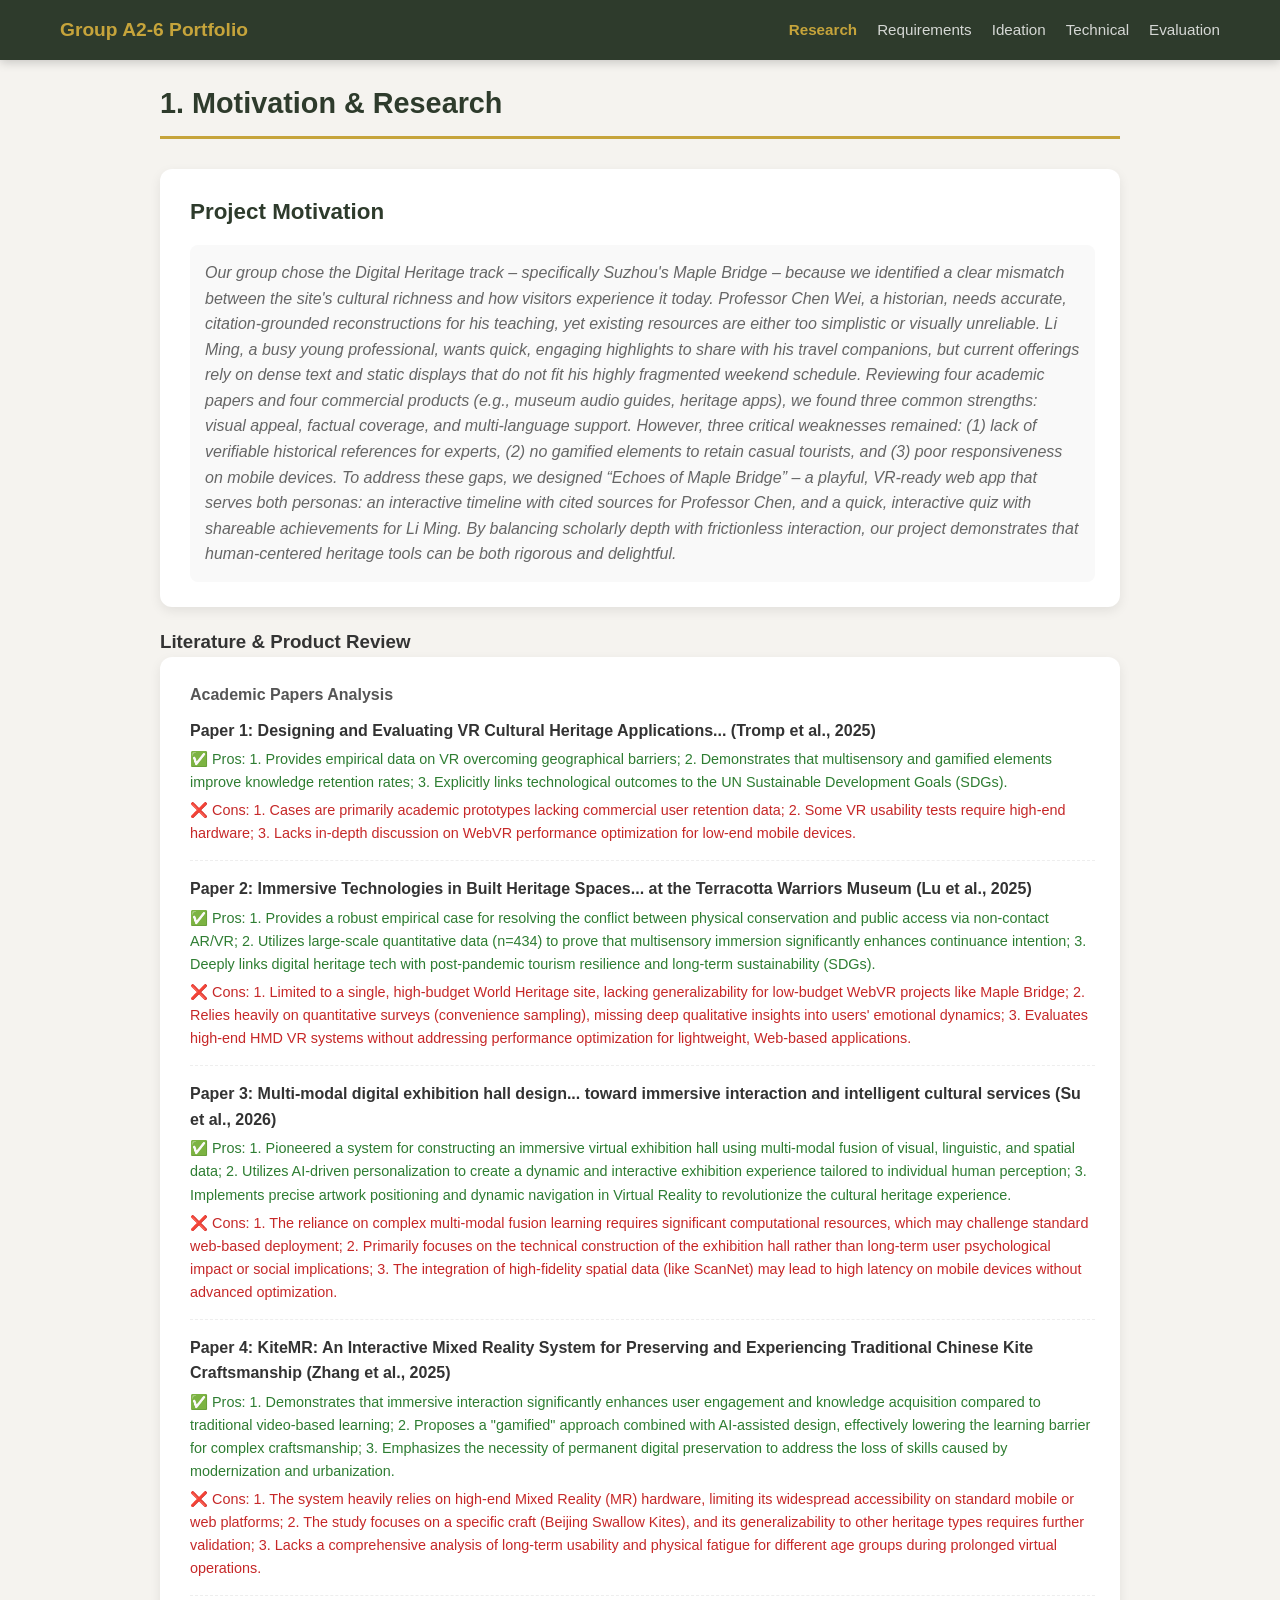
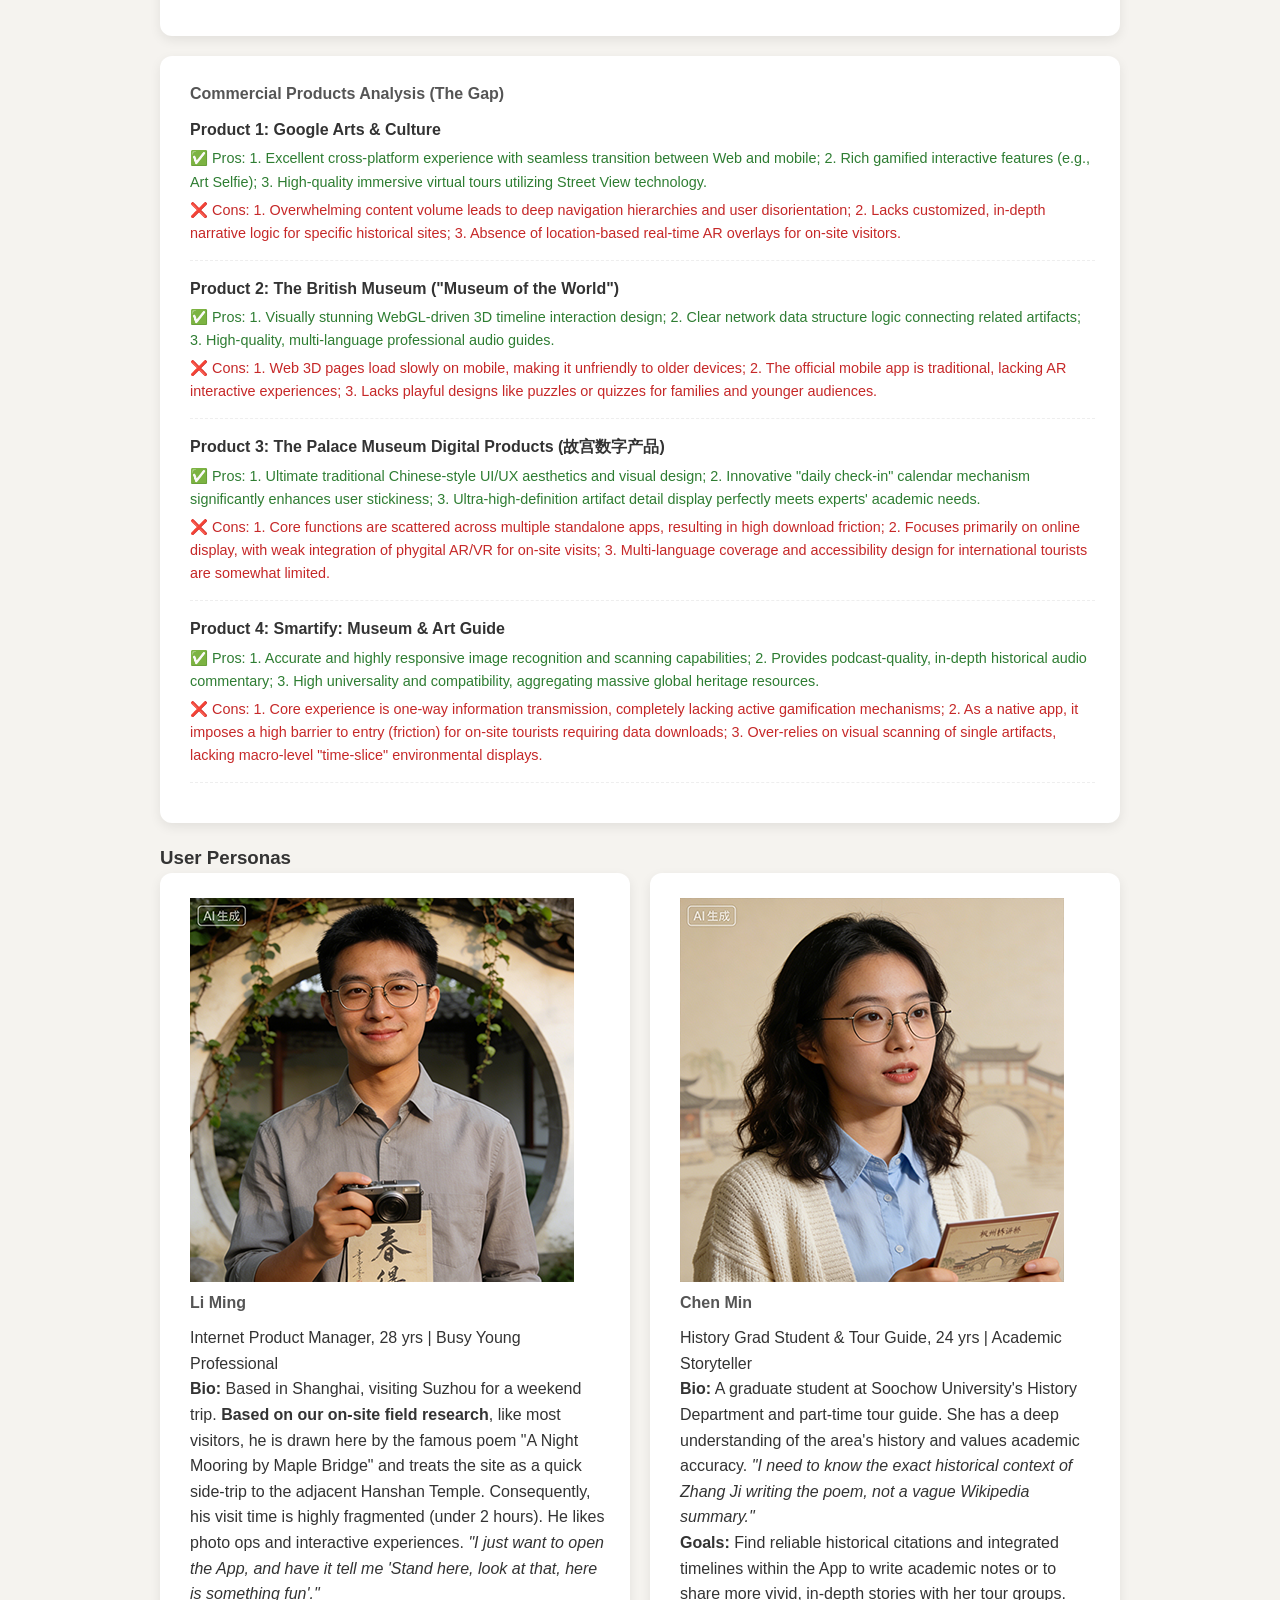
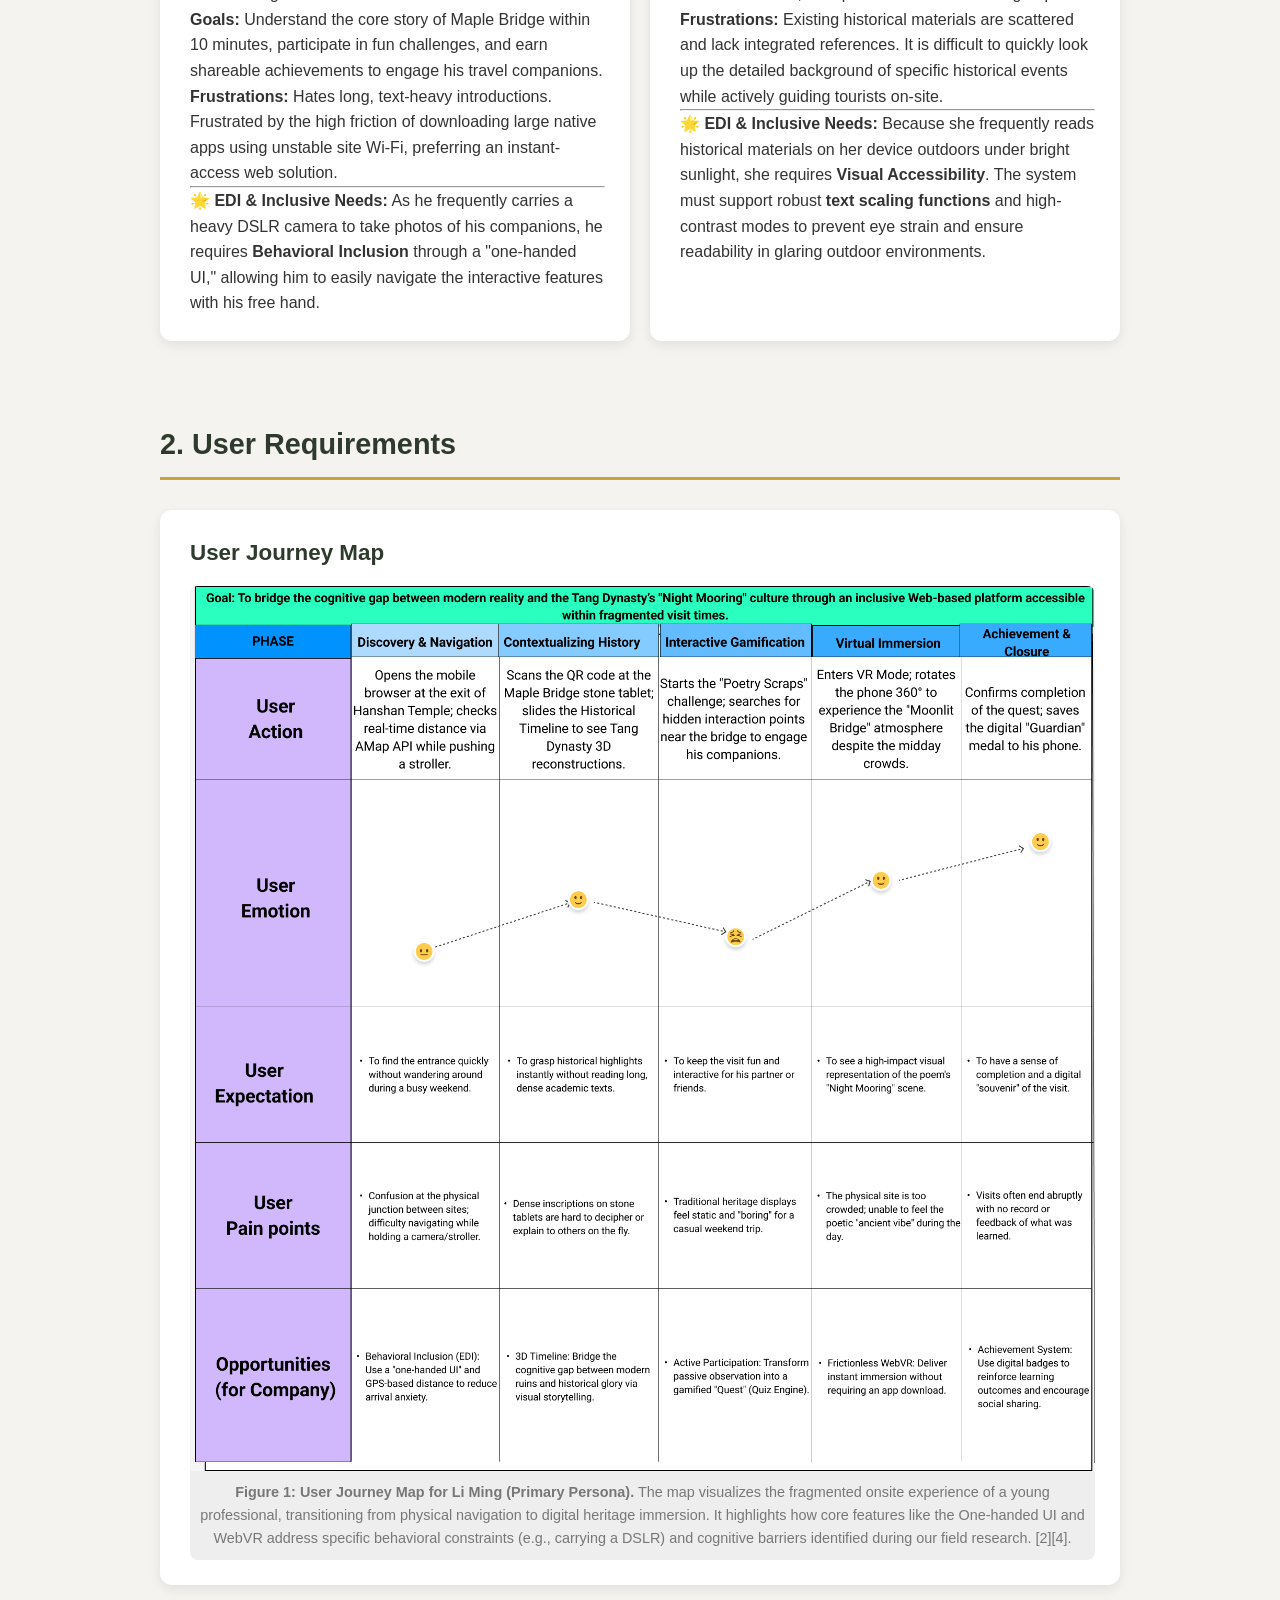
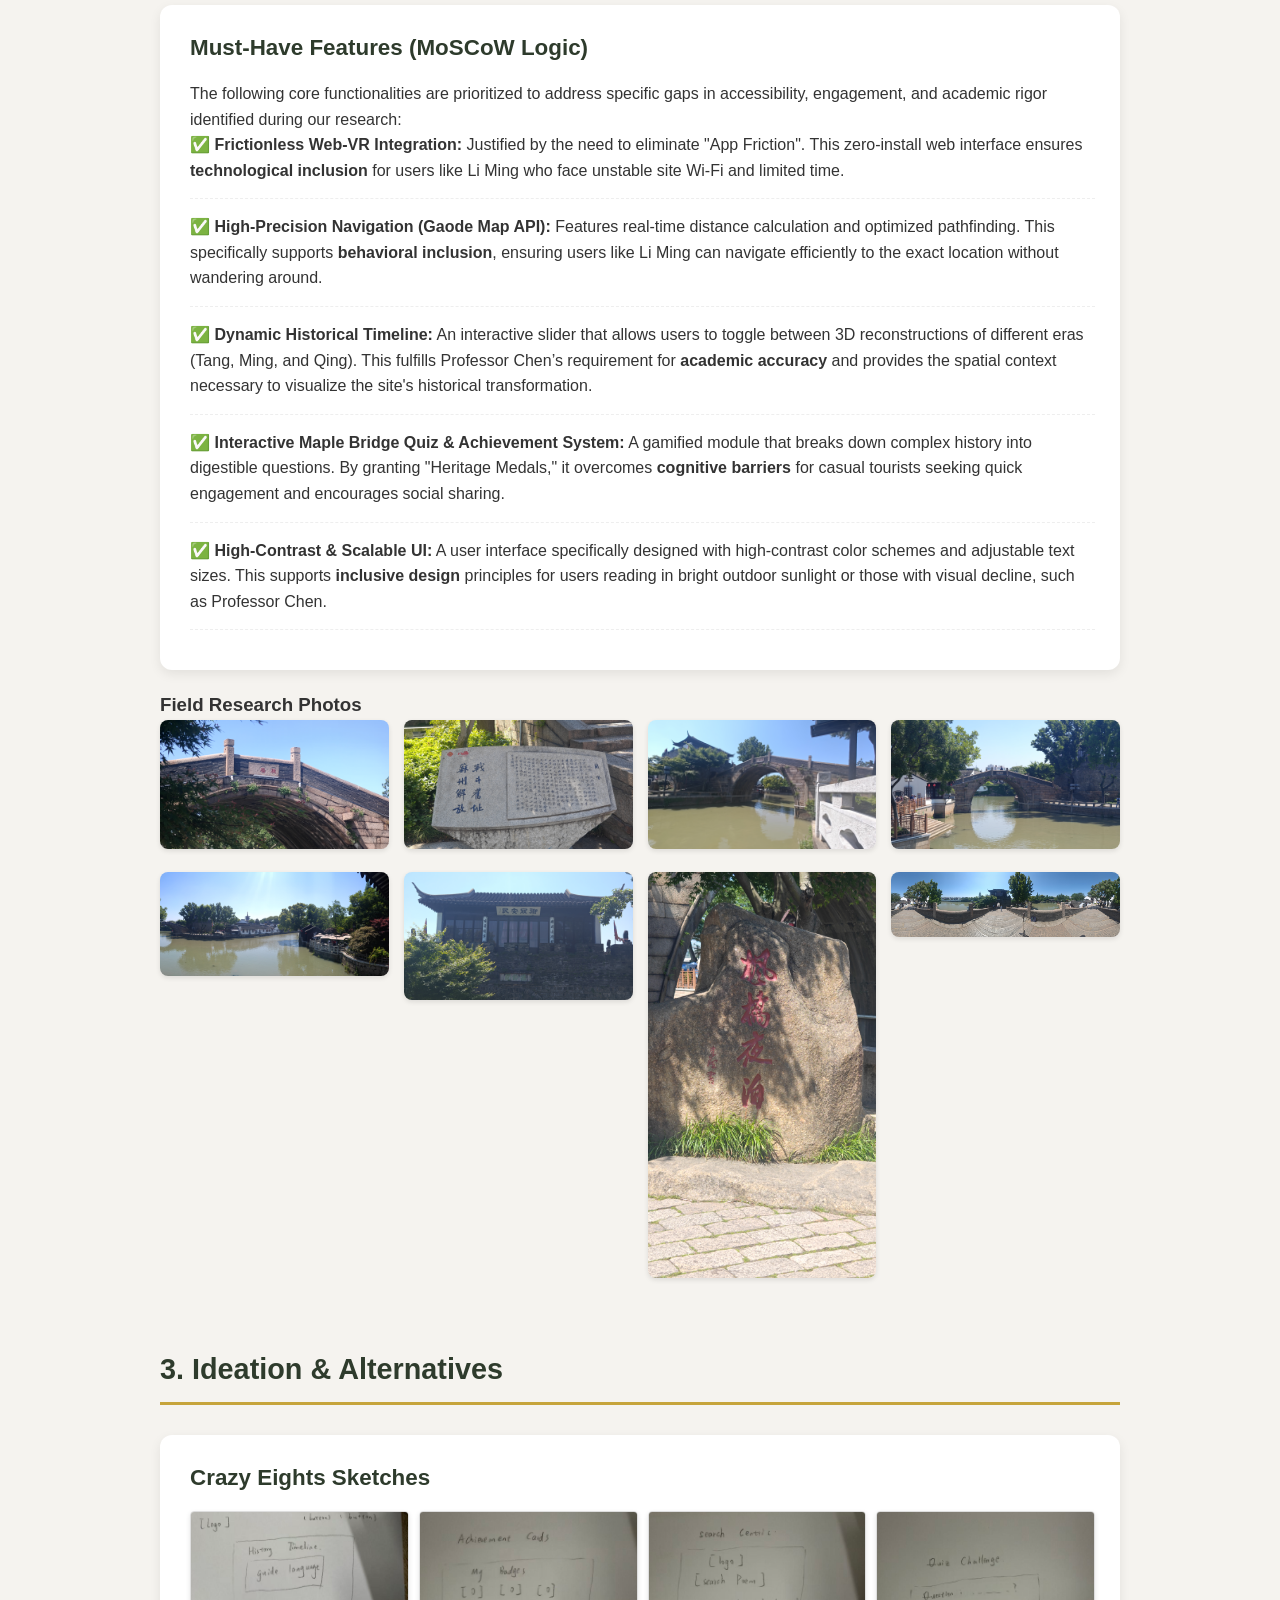
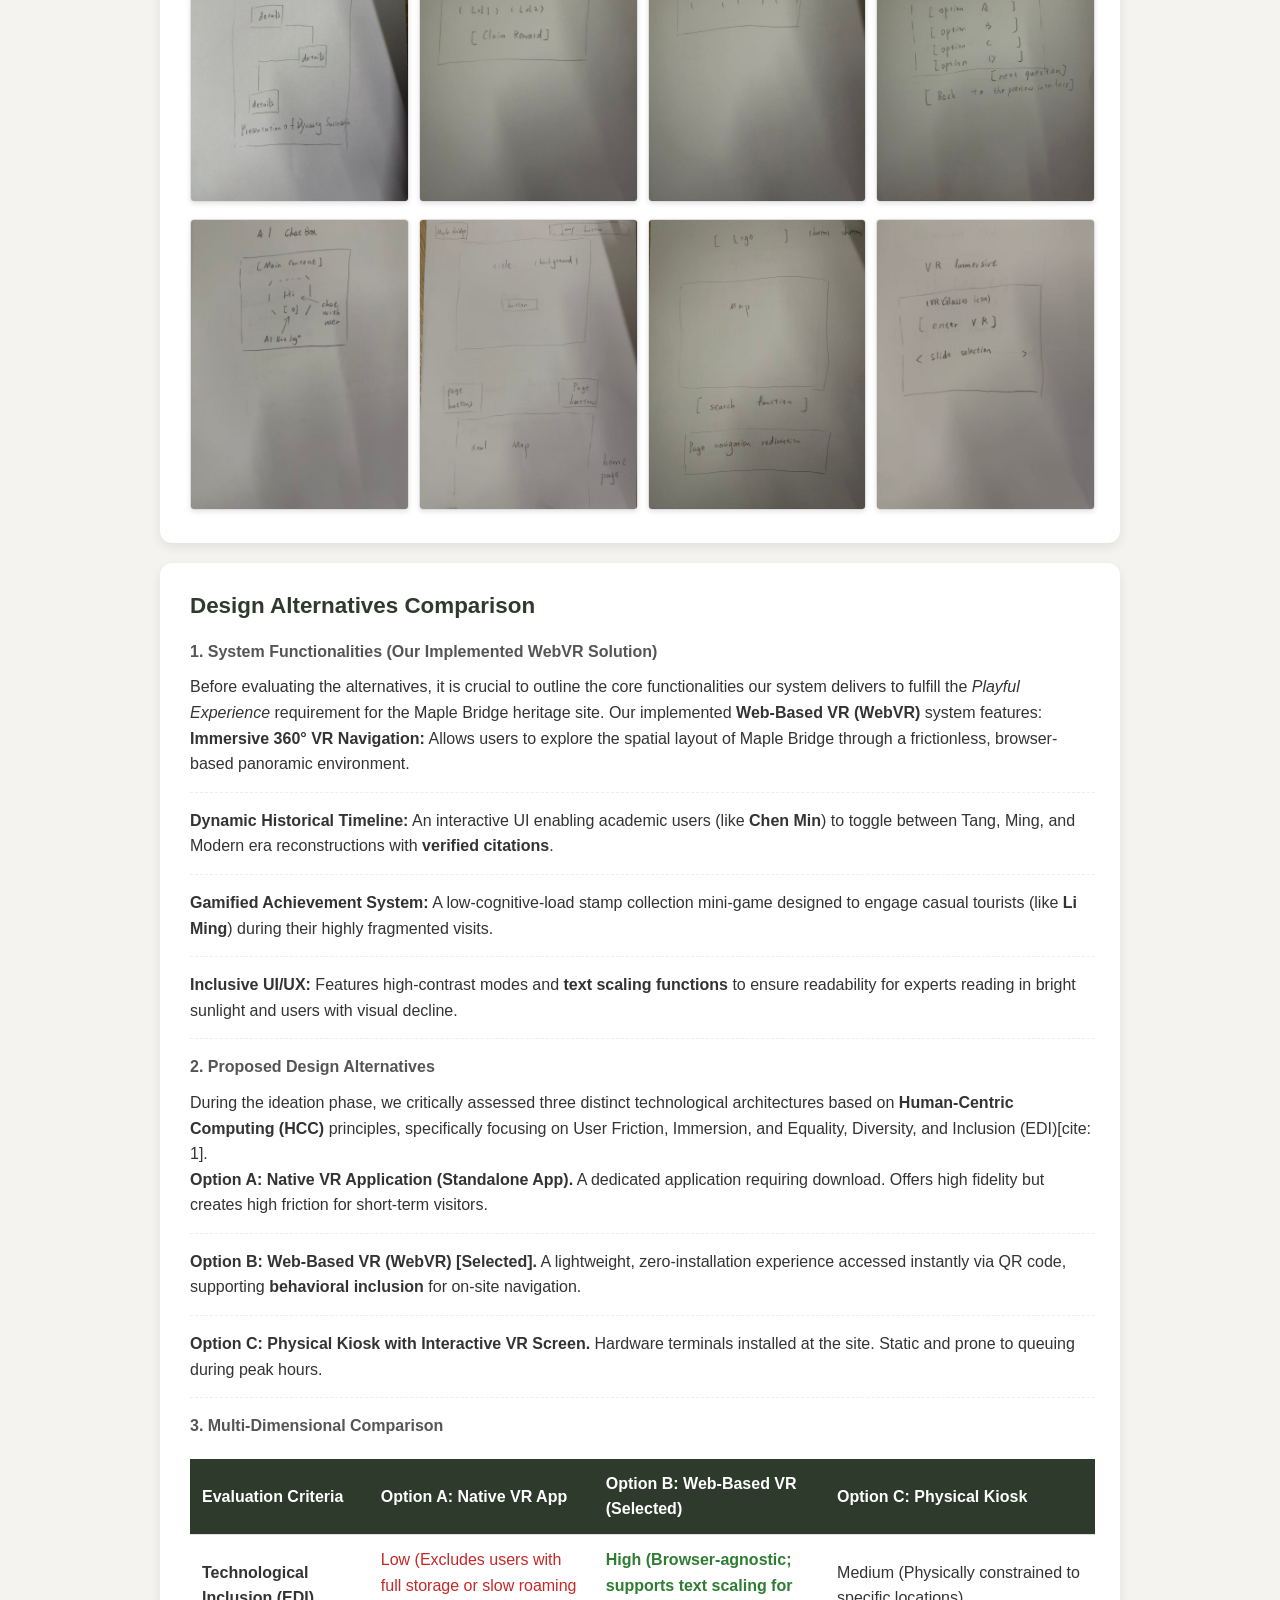
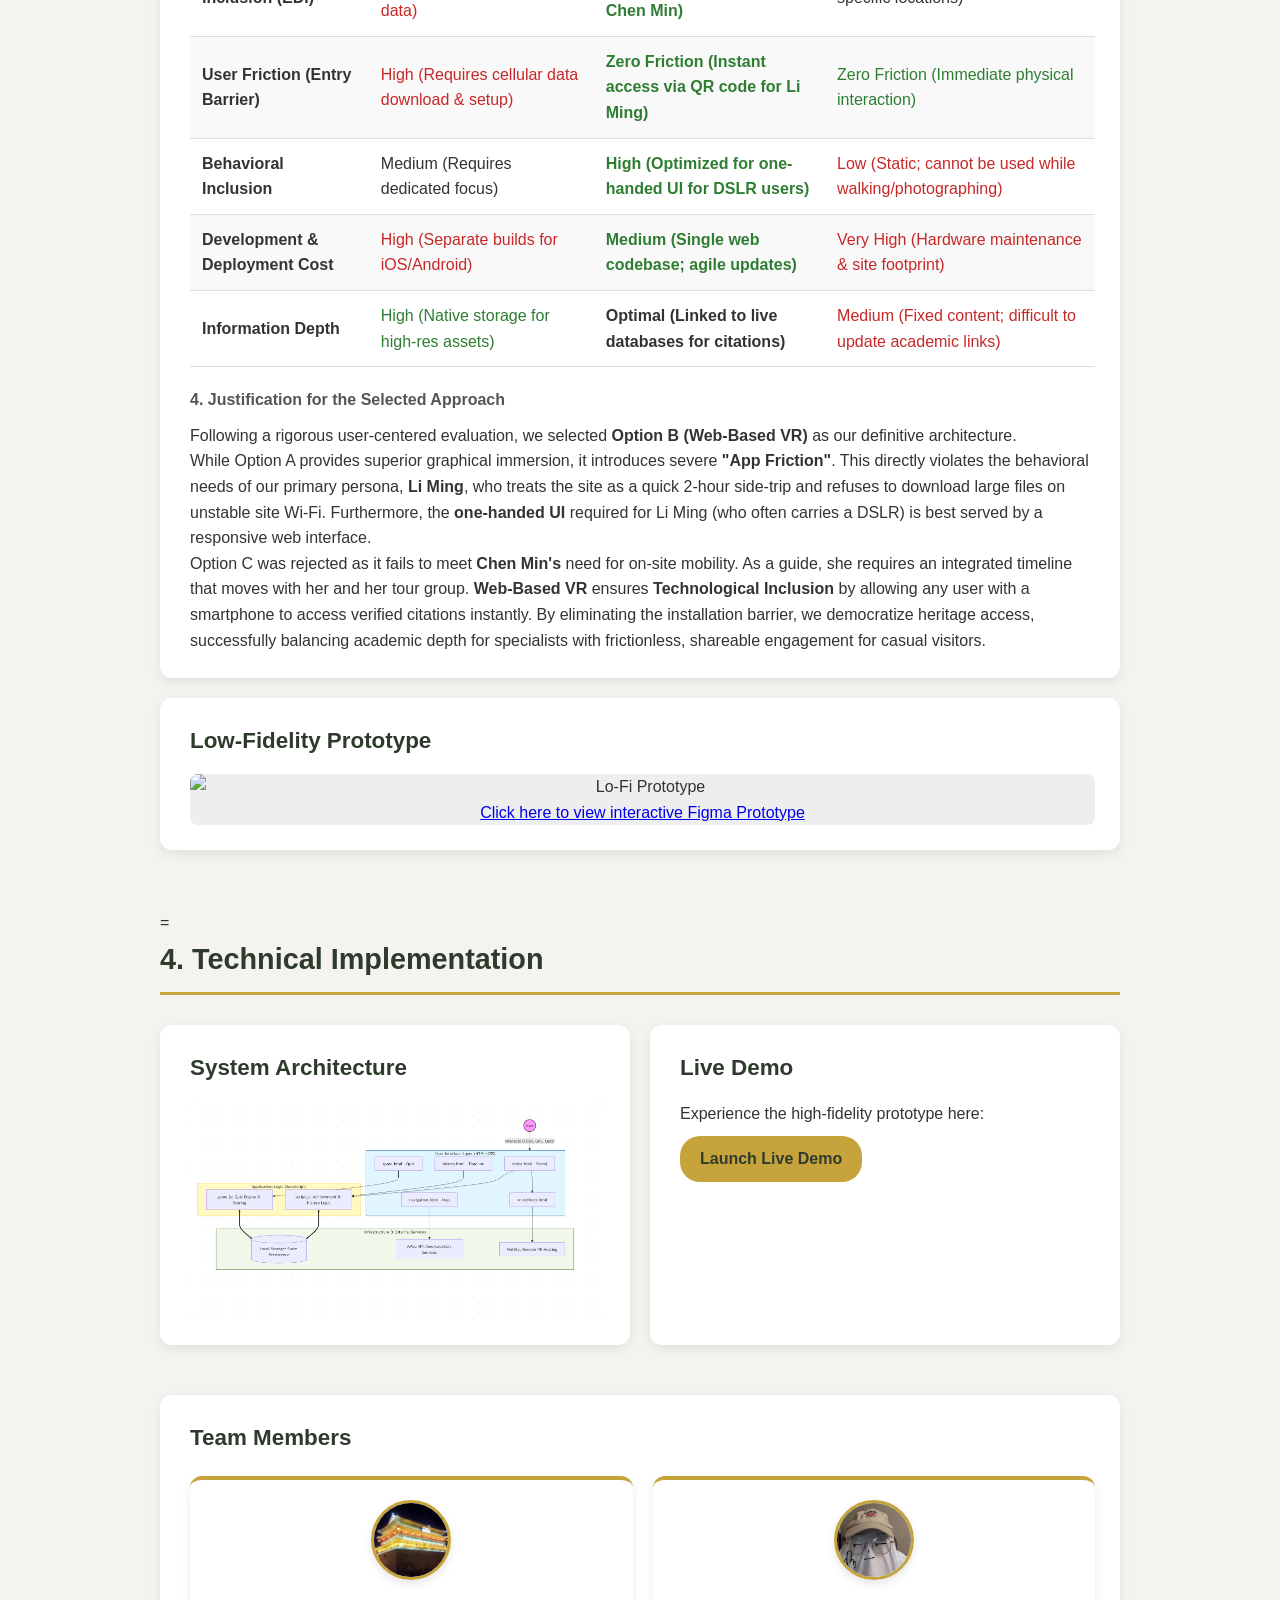
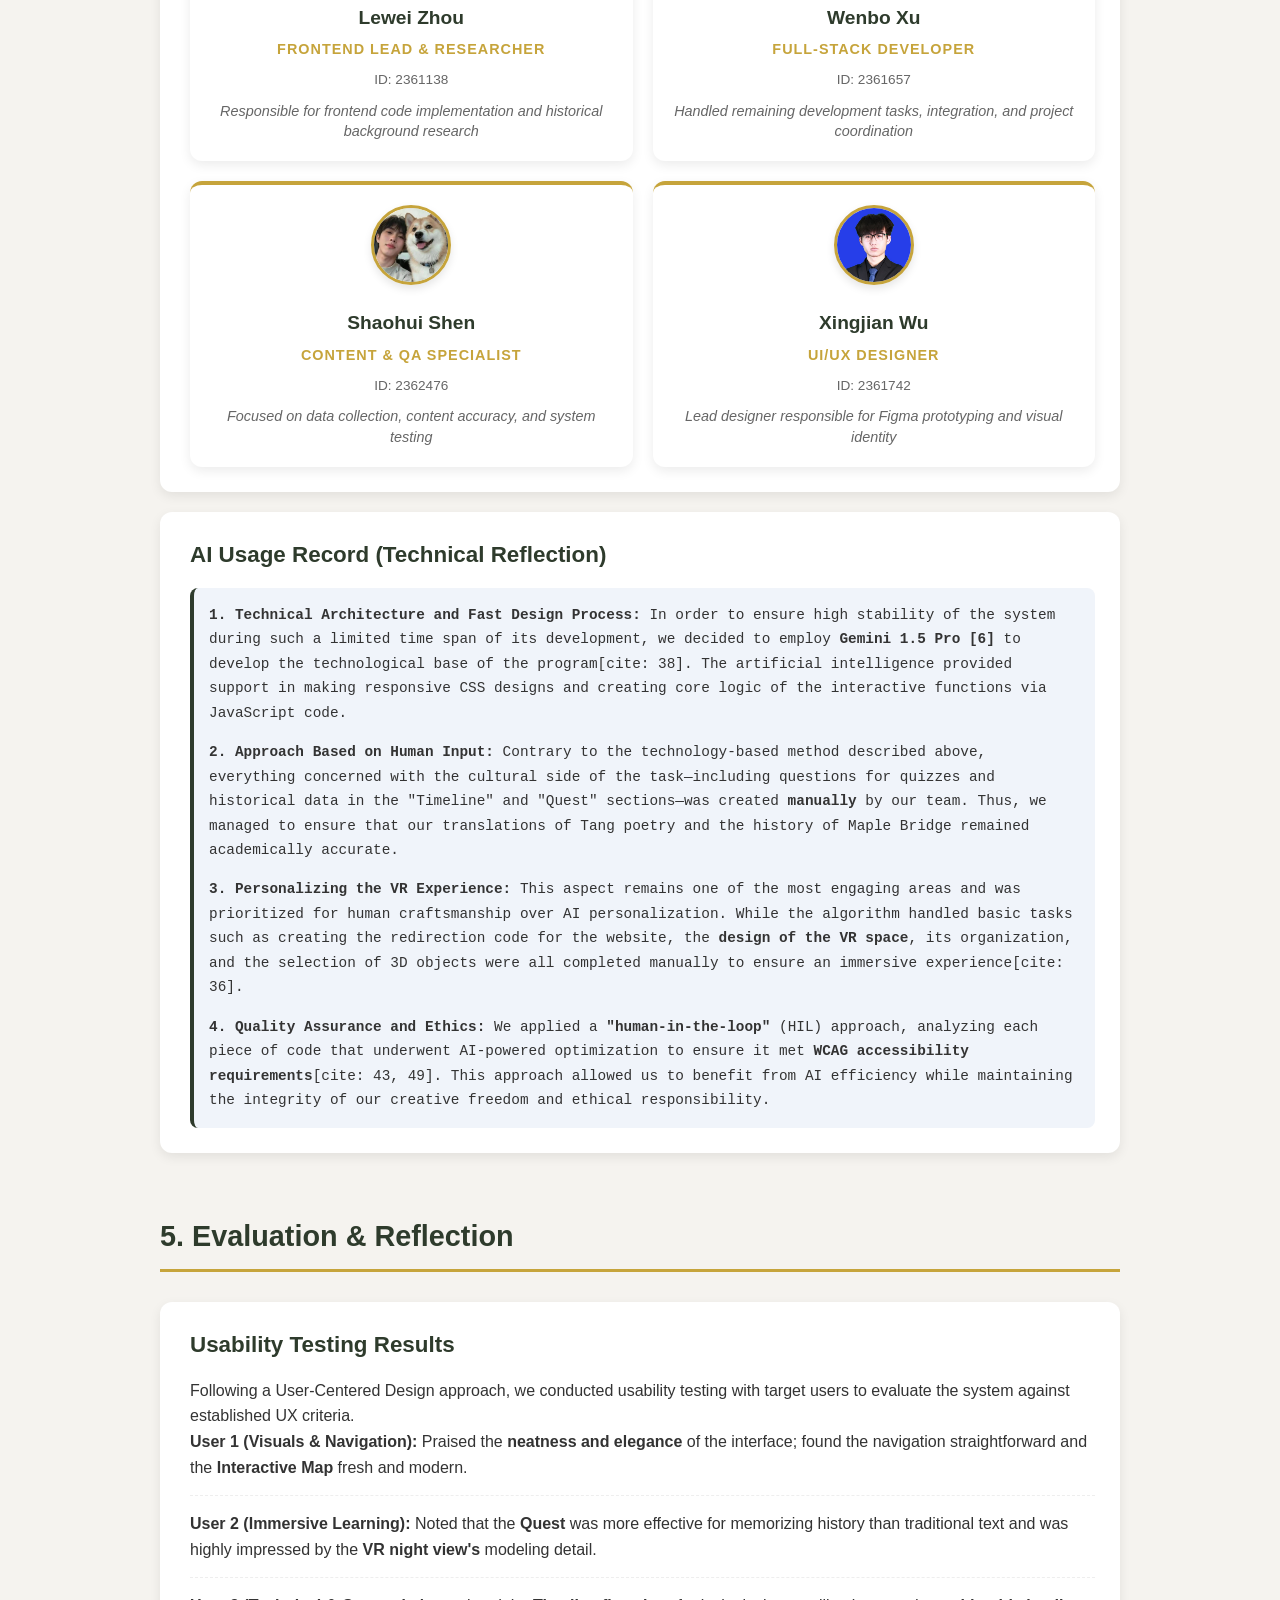
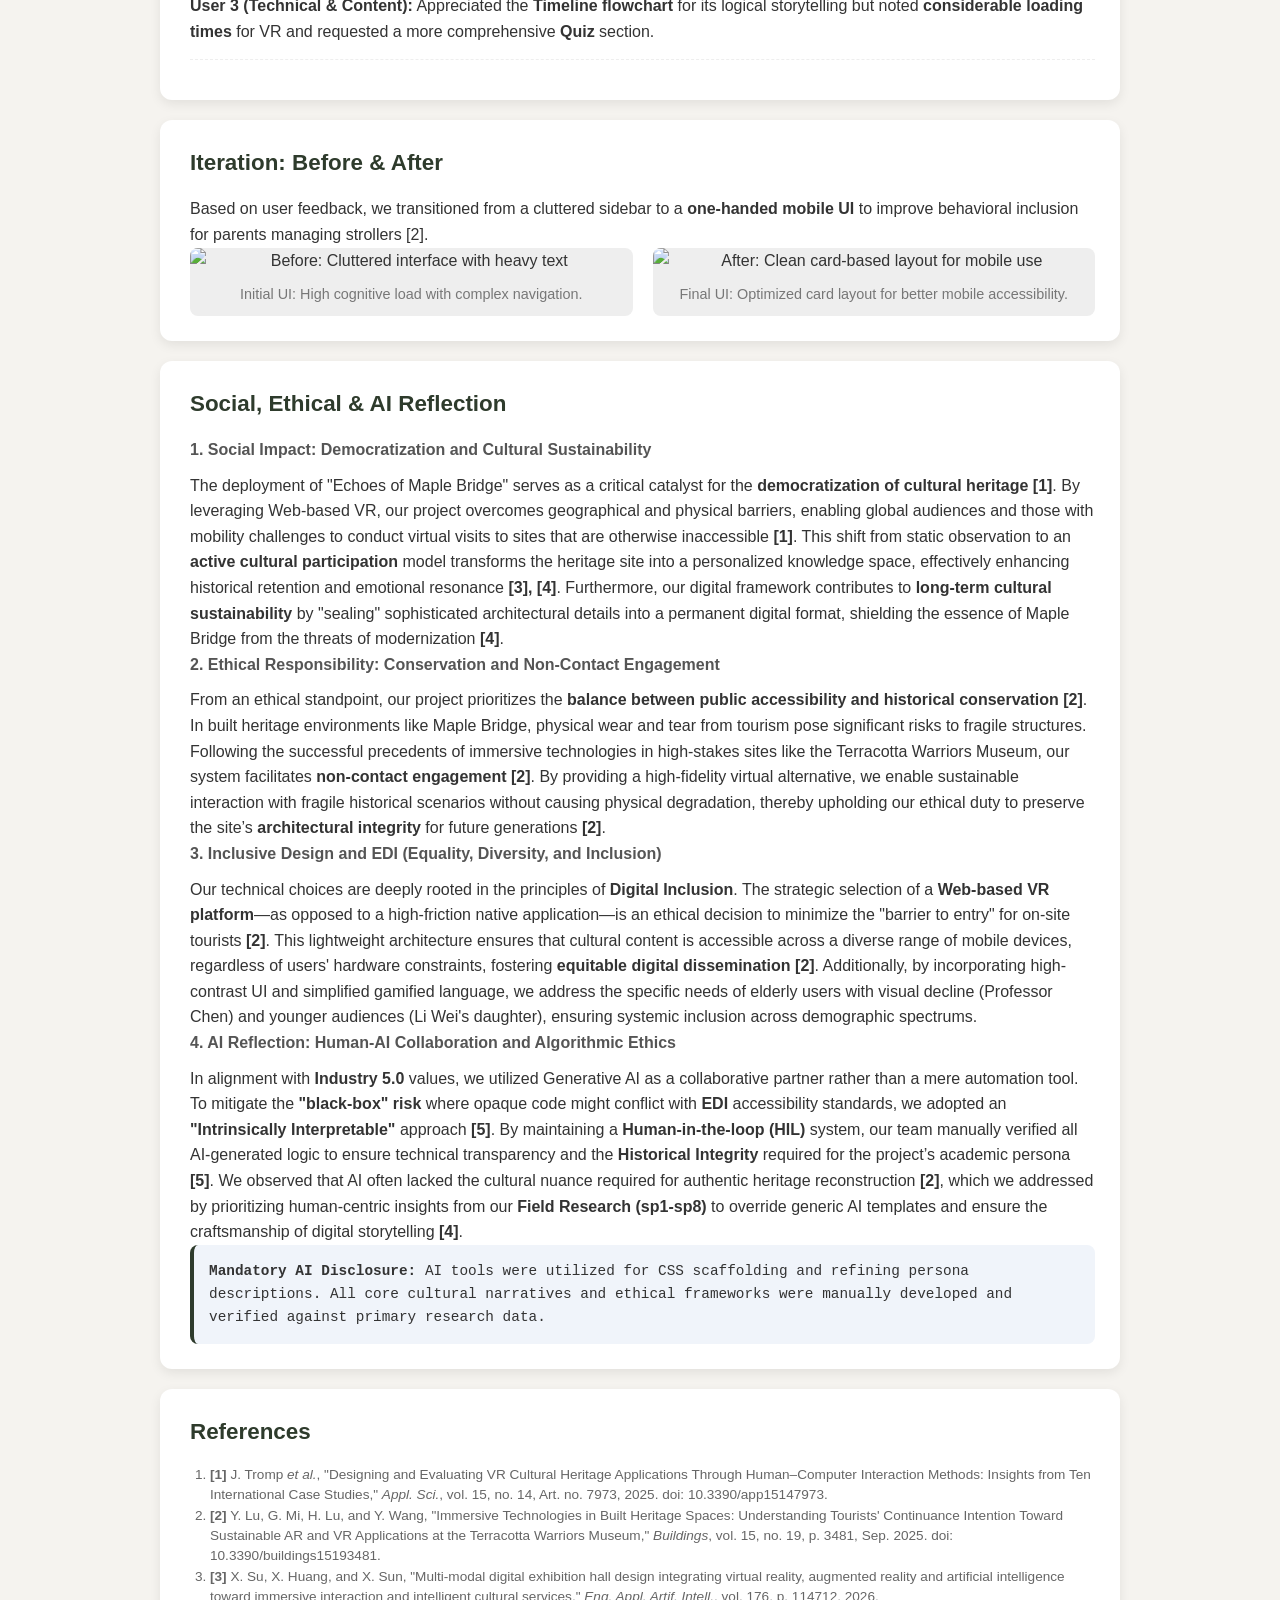
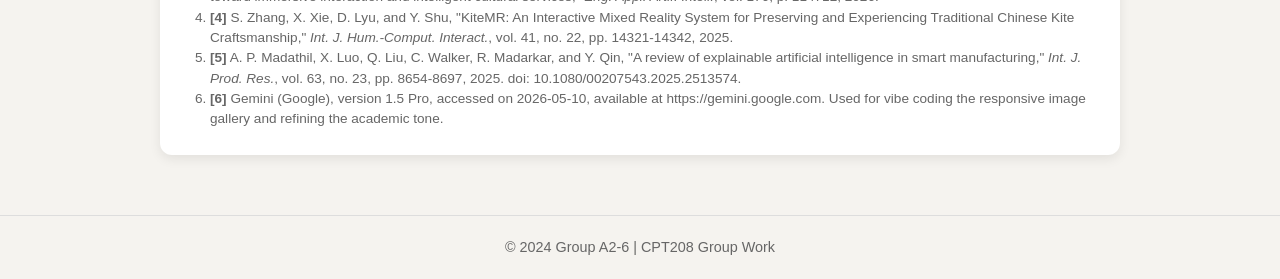
==== index.html @ 1f8d3115 "Usability Testing Results" ====
<!DOCTYPE html>
<html lang="en">

<head>
    <meta charset="UTF-8">
    <meta name="viewport" content="width=device-width, initial-scale=1.0">
    <title>Process Portfolio - Echoes of Maple Bridge</title>
    <link rel="stylesheet" href="css/portfolio-styles.css">
</head>



<body>

<nav class="navbar">
    <div class="nav-container">
        <div class="logo">Group A2-6 Portfolio</div>
        <ul class="nav-links">
            <li><a href="#motivation" class="nav-link active">Research</a></li>
            <li><a href="#requirements" class="nav-link">Requirements</a></li>
            <li><a href="#ideation" class="nav-link">Ideation</a></li>
            <li><a href="#technical" class="nav-link">Technical</a></li>
            <li><a href="#evaluation" class="nav-link">Evaluation</a></li>
        </ul>
        <div class="hamburger">
            <span></span>
            <span></span>
            <span></span>
        </div>
    </div>
</nav>

<main class="container">

    <section id="motivation" class="section">
        <h2 class="section-title">1. Motivation & Research</h2>

        <div class="card motivation-card">
            <h3>Project Motivation</h3>
            <p class="placeholder-text">
                Our group chose the Digital Heritage track – specifically Suzhou's Maple Bridge – because we
                identified a clear mismatch between the site's cultural richness and how visitors experience it
                today. Professor Chen Wei, a historian, needs accurate, citation‑grounded reconstructions for his
                teaching, yet existing resources are either too simplistic or visually unreliable. Li Ming, a
                busy young professional, wants quick, engaging highlights to share with his travel companions,
                but current offerings rely on dense text and static displays that do not fit his highly fragmented
                weekend schedule.

                Reviewing four academic papers and four commercial products (e.g., museum audio guides, heritage
                apps), we found three common strengths: visual appeal, factual coverage, and multi‑language support.
                However, three critical weaknesses remained: (1) lack of verifiable historical references for
                experts, (2) no gamified elements to retain casual tourists, and (3) poor responsiveness on mobile
                devices. To address these gaps, we designed “Echoes of Maple Bridge” – a playful, VR‑ready web app
                that serves both personas: an interactive timeline with cited sources for Professor Chen, and a
                quick, interactive quiz with shareable achievements for Li Ming. By balancing scholarly
                depth with frictionless interaction, our project demonstrates that human‑centered heritage tools
                can be both rigorous and delightful.
            </p>
        </div>

        <h3>Literature & Product Review</h3>

        <div class="card literature-card">
            <h4>Academic Papers Analysis</h4>
            <ul class="review-list">
                <li>
                    <strong>Paper 1: Designing and Evaluating VR Cultural Heritage Applications... (Tromp et al., 2025)</strong>
                    <div class="pros-cons">
                            <span class="pros">✅ Pros:
                                1. Provides empirical data on VR overcoming geographical barriers;
                                2. Demonstrates that multisensory and gamified elements improve knowledge retention rates;
                                3. Explicitly links technological outcomes to the UN Sustainable Development Goals (SDGs).
                            </span>
                        <span class="cons">❌ Cons:
                                1. Cases are primarily academic prototypes lacking commercial user retention data;
                                2. Some VR usability tests require high-end hardware;
                                3. Lacks in-depth discussion on WebVR performance optimization for low-end mobile devices.
                            </span>
                    </div>
                </li>
                <li>
                    <strong>Paper 2: Immersive Technologies in Built Heritage Spaces... at the Terracotta Warriors Museum (Lu et al., 2025)</strong>
                    <div class="pros-cons">
                            <span class="pros">✅ Pros:
                                1. Provides a robust empirical case for resolving the conflict between physical conservation and public access via non-contact AR/VR;
                                2. Utilizes large-scale quantitative data (n=434) to prove that multisensory immersion significantly enhances continuance intention;
                                3. Deeply links digital heritage tech with post-pandemic tourism resilience and long-term sustainability (SDGs).
                            </span>
                        <span class="cons">❌ Cons:
                                1. Limited to a single, high-budget World Heritage site, lacking generalizability for low-budget WebVR projects like Maple Bridge;
                                2. Relies heavily on quantitative surveys (convenience sampling), missing deep qualitative insights into users' emotional dynamics;
                                3. Evaluates high-end HMD VR systems without addressing performance optimization for lightweight, Web-based applications.
                            </span>
                    </div>
                </li>
                <li>
                    <strong>Paper 3: Multi-modal digital exhibition hall design... toward immersive interaction and intelligent cultural services (Su et al., 2026)</strong>
                    <div class="pros-cons">
                            <span class="pros">✅ Pros:
                                1. Pioneered a system for constructing an immersive virtual exhibition hall using multi-modal fusion of visual, linguistic, and spatial data;
                                2. Utilizes AI-driven personalization to create a dynamic and interactive exhibition experience tailored to individual human perception;
                                3. Implements precise artwork positioning and dynamic navigation in Virtual Reality to revolutionize the cultural heritage experience.
                            </span>
                        <span class="cons">❌ Cons:
                                1. The reliance on complex multi-modal fusion learning requires significant computational resources, which may challenge standard web-based deployment;
                                2. Primarily focuses on the technical construction of the exhibition hall rather than long-term user psychological impact or social implications;
                                3. The integration of high-fidelity spatial data (like ScanNet) may lead to high latency on mobile devices without advanced optimization.
                            </span>
                    </div>
                </li>
                <li>
                    <strong>Paper 4: KiteMR: An Interactive Mixed Reality System for Preserving and Experiencing Traditional Chinese Kite Craftsmanship (Zhang et al., 2025)</strong>
                    <div class="pros-cons">
                            <span class="pros">✅ Pros:
                                1. Demonstrates that immersive interaction significantly enhances user engagement and knowledge acquisition compared to traditional video-based learning;
                                2. Proposes a "gamified" approach combined with AI-assisted design, effectively lowering the learning barrier for complex craftsmanship;
                                3. Emphasizes the necessity of permanent digital preservation to address the loss of skills caused by modernization and urbanization.
                            </span>
                        <span class="cons">❌ Cons:
                                1. The system heavily relies on high-end Mixed Reality (MR) hardware, limiting its widespread accessibility on standard mobile or web platforms;
                                2. The study focuses on a specific craft (Beijing Swallow Kites), and its generalizability to other heritage types requires further validation;
                                3. Lacks a comprehensive analysis of long-term usability and physical fatigue for different age groups during prolonged virtual operations.
                            </span>
                    </div>
                </li>
            </ul>
        </div>

        <div class="card commercial-card">
            <h4>Commercial Products Analysis (The Gap)</h4>
            <ul class="review-list">
                <li>
                    <strong>Product 1: Google Arts & Culture</strong>
                    <div class="pros-cons">
                            <span class="pros">✅ Pros:
                                1. Excellent cross-platform experience with seamless transition between Web and mobile;
                                2. Rich gamified interactive features (e.g., Art Selfie);
                                3. High-quality immersive virtual tours utilizing Street View technology.
                            </span>
                        <span class="cons">❌ Cons:
                                1. Overwhelming content volume leads to deep navigation hierarchies and user disorientation;
                                2. Lacks customized, in-depth narrative logic for specific historical sites;
                                3. Absence of location-based real-time AR overlays for on-site visitors.
                            </span>
                    </div>
                </li>
                <li>
                    <strong>Product 2: The British Museum ("Museum of the World")</strong>
                    <div class="pros-cons">
                            <span class="pros">✅ Pros:
                                1. Visually stunning WebGL-driven 3D timeline interaction design;
                                2. Clear network data structure logic connecting related artifacts;
                                3. High-quality, multi-language professional audio guides.
                            </span>
                        <span class="cons">❌ Cons:
                                1. Web 3D pages load slowly on mobile, making it unfriendly to older devices;
                                2. The official mobile app is traditional, lacking AR interactive experiences;
                                3. Lacks playful designs like puzzles or quizzes for families and younger audiences.
                            </span>
                    </div>
                </li>
                <li>
                    <strong>Product 3: The Palace Museum Digital Products (故宫数字产品)</strong>
                    <div class="pros-cons">
                            <span class="pros">✅ Pros:
                                1. Ultimate traditional Chinese-style UI/UX aesthetics and visual design;
                                2. Innovative "daily check-in" calendar mechanism significantly enhances user stickiness;
                                3. Ultra-high-definition artifact detail display perfectly meets experts' academic needs.
                            </span>
                        <span class="cons">❌ Cons:
                                1. Core functions are scattered across multiple standalone apps, resulting in high download friction;
                                2. Focuses primarily on online display, with weak integration of phygital AR/VR for on-site visits;
                                3. Multi-language coverage and accessibility design for international tourists are somewhat limited.
                            </span>
                    </div>
                </li>
                <li>
                    <strong>Product 4: Smartify: Museum & Art Guide</strong>
                    <div class="pros-cons">
                            <span class="pros">✅ Pros:
                                1. Accurate and highly responsive image recognition and scanning capabilities;
                                2. Provides podcast-quality, in-depth historical audio commentary;
                                3. High universality and compatibility, aggregating massive global heritage resources.
                            </span>
                        <span class="cons">❌ Cons:
                                1. Core experience is one-way information transmission, completely lacking active gamification mechanisms;
                                2. As a native app, it imposes a high barrier to entry (friction) for on-site tourists requiring data downloads;
                                3. Over-relies on visual scanning of single artifacts, lacking macro-level "time-slice" environmental displays.
                            </span>
                    </div>
                </li>
            </ul>
        </div>

        <h3>User Personas</h3>
        <div class="grid-2-col">
            <div class="card persona-summary">
                <div class="persona-header">
                    <img src="images/LM.png" alt="Li Ming" class="avatar">
                    <div>
                        <h4>Li Ming</h4>
                        <p>Internet Product Manager, 28 yrs | Busy Young Professional</p>
                    </div>
                </div>
                <div class="persona-content">
                    <p><strong>Bio:</strong> Based in Shanghai, visiting Suzhou for a weekend trip. <strong>Based on our on-site field research</strong>, like most visitors, he is drawn here by the famous poem "A Night Mooring by Maple Bridge" and treats the site as a quick side-trip to the adjacent Hanshan Temple. Consequently, his visit time is highly fragmented (under 2 hours). He likes photo ops and interactive experiences. <em>"I just want to open the App, and have it tell me 'Stand here, look at that, here is something fun'."</em></p>
                    <p><strong>Goals:</strong> Understand the core story of Maple Bridge within 10 minutes, participate in fun challenges, and earn shareable achievements to engage his travel companions.</p>
                    <p><strong>Frustrations:</strong> Hates long, text-heavy introductions. Frustrated by the high friction of downloading large native apps using unstable site Wi-Fi, preferring an instant-access web solution.</p>
                    <hr>
                    <p class="edi-highlight"><strong>🌟 EDI & Inclusive Needs:</strong>
                        As he frequently carries a heavy DSLR camera to take photos of his companions, he requires <strong>Behavioral Inclusion</strong> through a "one-handed UI," allowing him to easily navigate the interactive features with his free hand.
                    </p>
                </div>
            </div>

            <div class="card persona-summary">
                <div class="persona-header">
                    <img src="images/CM.png" alt="Chen Min" class="avatar">
                    <div>
                        <h4>Chen Min</h4>
                        <p>History Grad Student & Tour Guide, 24 yrs | Academic Storyteller</p>
                    </div>
                </div>
                <div class="persona-content">
                    <p><strong>Bio:</strong> A graduate student at Soochow University's History Department and part-time tour guide. She has a deep understanding of the area's history and values academic accuracy. <em>"I need to know the exact historical context of Zhang Ji writing the poem, not a vague Wikipedia summary."</em></p>
                    <p><strong>Goals:</strong> Find reliable historical citations and integrated timelines within the App to write academic notes or to share more vivid, in-depth stories with her tour groups.</p>
                    <p><strong>Frustrations:</strong> Existing historical materials are scattered and lack integrated references. It is difficult to quickly look up the detailed background of specific historical events while actively guiding tourists on-site.</p>
                    <hr>
                    <p class="edi-highlight"><strong>🌟 EDI & Inclusive Needs:</strong>
                        Because she frequently reads historical materials on her device outdoors under bright sunlight, she requires <strong>Visual Accessibility</strong>. The system must support robust <strong>text scaling functions</strong> and high-contrast modes to prevent eye strain and ensure readability in glaring outdoor environments.
                    </p>
                </div>
            </div>
        </div>
    </section>

    <section id="requirements" class="section">
        <h2 class="section-title">2. User Requirements</h2>

        <div class="card">
            <h3>User Journey Map</h3>
            <div class="image-placeholder large">
                <img src="images/Customer%20Journey%20Mapping%20template%20(Copy)%20(Community).png" alt="User Journey Map of Li Ming">
                <p class="caption">
                    <strong>Figure 1: User Journey Map for Li Ming (Primary Persona).</strong>
                    The map visualizes the fragmented onsite experience of a young professional, transitioning from physical navigation to digital heritage immersion. It highlights how core features like the One-handed UI and WebVR address specific behavioral constraints (e.g., carrying a DSLR) and cognitive barriers identified during our field research. [2][4].
                </p>
            </div>
        </div>

        <div class="card">
            <h3>Must-Have Features (MoSCoW Logic)</h3>
            <p>The following core functionalities are prioritized to address specific gaps in accessibility, engagement, and academic rigor identified during our research:</p>
            <ul class="feature-list">
                <li>
                    <strong>✅ Frictionless Web-VR Integration:</strong>
                    Justified by the need to eliminate "App Friction". This zero-install web interface ensures <strong>technological inclusion</strong> for users like Li Ming who face unstable site Wi-Fi and limited time.
                </li>

                <li>
                    <strong>✅ High-Precision Navigation (Gaode Map API):</strong>
                    Features real-time distance calculation and optimized pathfinding. This specifically supports <strong>behavioral inclusion</strong>, ensuring users like Li Ming can navigate efficiently to the exact location without wandering around.
                </li>

                <li>
                    <strong>✅ Dynamic Historical Timeline:</strong>
                    An interactive slider that allows users to toggle between 3D reconstructions of different eras (Tang, Ming, and Qing). This fulfills Professor Chen’s requirement for <strong>academic accuracy</strong> and provides the spatial context necessary to visualize the site's historical transformation.
                </li>

                <li>
                    <strong>✅ Interactive Maple Bridge Quiz & Achievement System:</strong>
                    A gamified module that breaks down complex history into digestible questions. By granting "Heritage Medals," it overcomes <strong>cognitive barriers</strong> for casual tourists seeking quick engagement and encourages social sharing.
                </li>

                <li>
                    <strong>✅ High-Contrast & Scalable UI:</strong>
                    A user interface specifically designed with high-contrast color schemes and adjustable text sizes. This supports <strong>inclusive design</strong> principles for users reading in bright outdoor sunlight or those with visual decline, such as Professor Chen.
                </li>
            </ul>
        </div>

        <h3>Field Research Photos</h3>
        <div class="photo-grid">
            <div class="photo-item">
                <img src="images/sp1.jpg" alt="Close-up of the ancient stone bridge arch with the Maple Bridge inscription for 3D modeling reference.">
            </div>
            <div class="photo-item">
                <img src="images/sp2.jpg" alt="Detailed view of the stone tablet inscribed with Tang Dynasty records, identified as a cognitive barrier for children.">
            </div>
            <div class="photo-item">
                <img src="images/sp3.jpg" alt="Wide view of Maple Bridge reflecting in the Grand Canal used to study lighting conditions for AR overlays.">
            </div>
            <div class="photo-item">
                <img src="images/sp4.jpg" alt="Distant view of bridge pedestrian flow justifying the need for Gaode Map API navigation assistance.">
            </div>

            <div class="photo-item">
                <img src="images/sp5.jpg" alt="Panoramic landscape of the Suzhou Grand Canal heritage corridor for spatial layout analysis.">
            </div>
            <div class="photo-item">
                <img src="images/sp6.jpg" alt="Close-up of the Maple Bridge Night Mooring gatehouse architecture for historical timeline comparison.">
            </div>
            <div class="photo-item">
                <img src="images/sp7.jpg" alt="Vertical shot of the Night Mooring stone monument, a key point for the Interactive Achievement System.">
            </div>
            <div class="photo-item">
                <img src="images/sp8.jpg" alt="360-degree panoramic view of the stone-paved walkway used for frictionless VR immersion data.">
            </div>
        </div>
    </section>

    <section id="ideation" class="section">
        <h2 class="section-title">3. Ideation & Alternatives</h2>

        <div class="card">
            <h3>Crazy Eights Sketches</h3>
            <div class="sketch-grid">
                <div class="photo-item">
                    <img src="images/CG1.jpg" alt="Sketch 1: Interactive historical timeline interface designed to bridge cognitive gaps by visualizing dynasty succession." class="enlarge-img">
                </div>
                <div class="photo-item">
                    <img src="images/CG2.jpg" alt="Sketch 2: Gamified achievement dashboard showcasing Guardian badges and rewards to foster active participation." class="enlarge-img">
                </div>
                <div class="photo-item">
                    <img src="images/CG3.jpg" alt="Sketch 3: Search-centric UI focused on discovering poetic content and historical records related to the poem." class="enlarge-img">
                </div>
                <div class="photo-item">
                    <img src="images/CG4.jpg" alt="Sketch 4: Wireframe of the Quiz Challenge module with multiple-choice questions for testing cultural knowledge." class="enlarge-img">
                </div>
                <div class="photo-item">
                    <img src="images/CG5.jpg" alt="Sketch 5: Human-centric AI Guide interface providing conversational support and instant heritage insights." class="enlarge-img">
                </div>
                <div class="photo-item">
                    <img src="images/CG6.jpg" alt="Sketch 6: Portal layout featuring a poetic hero section and entry points to core system functionalities." class="enlarge-img">
                </div>
                <div class="photo-item">
                    <img src="images/CG7.jpg" alt="Sketch 7: Location-based navigation interface integrating AMap API for efficient on-site exploration." class="enlarge-img">
                </div>
                <div class="photo-item">
                    <img src="images/CG8.jpg" alt="Sketch 8: Frictionless WebVR entry interface with a slide selector for immersive historical scene navigation." class="enlarge-img">
                </div>
            </div>
        </div>

        <div class="card">
            <h3>Design Alternatives Comparison</h3>

            <div class="reflection-content">
                <h4>1. System Functionalities (Our Implemented WebVR Solution)</h4>
                <p>
                    Before evaluating the alternatives, it is crucial to outline the core functionalities our system delivers to fulfill the <em>Playful Experience</em> requirement for the Maple Bridge heritage site. Our implemented <strong>Web-Based VR (WebVR)</strong> system features:
                </p>
                <ul class="feature-list">
                    <li><strong>Immersive 360° VR Navigation:</strong> Allows users to explore the spatial layout of Maple Bridge through a frictionless, browser-based panoramic environment.</li>
                    <li><strong>Dynamic Historical Timeline:</strong> An interactive UI enabling academic users (like <strong>Chen Min</strong>) to toggle between Tang, Ming, and Modern era reconstructions with <strong>verified citations</strong>.</li>
                    <li><strong>Gamified Achievement System:</strong> A low-cognitive-load stamp collection mini-game designed to engage casual tourists (like <strong>Li Ming</strong>) during their highly fragmented visits.</li>
                    <li><strong>Inclusive UI/UX:</strong> Features high-contrast modes and <strong>text scaling functions</strong> to ensure readability for experts reading in bright sunlight and users with visual decline.</li>
                </ul>

                <h4>2. Proposed Design Alternatives</h4>
                <p>During the ideation phase, we critically assessed three distinct technological architectures based on <strong>Human-Centric Computing (HCC)</strong> principles, specifically focusing on User Friction, Immersion, and Equality, Diversity, and Inclusion (EDI)[cite: 1].</p>

                <ul class="review-list">
                    <li><strong>Option A: Native VR Application (Standalone App).</strong> A dedicated application requiring download. Offers high fidelity but creates high friction for short-term visitors.</li>
                    <li><strong>Option B: Web-Based VR (WebVR) [Selected].</strong> A lightweight, zero-installation experience accessed instantly via QR code, supporting <strong>behavioral inclusion</strong> for on-site navigation.</li>
                    <li><strong>Option C: Physical Kiosk with Interactive VR Screen.</strong> Hardware terminals installed at the site. Static and prone to queuing during peak hours.</li>
                </ul>

                <h4>3. Multi-Dimensional Comparison</h4>
                <div style="overflow-x: auto;">
                    <table class="comparison-table">
                        <thead>
                        <tr>
                            <th>Evaluation Criteria</th>
                            <th>Option A: Native VR App</th>
                            <th>Option B: Web-Based VR (Selected)</th>
                            <th>Option C: Physical Kiosk</th>
                        </tr>
                        </thead>
                        <tbody>
                        <tr>
                            <td><strong>Technological Inclusion (EDI)</strong></td>
                            <td class="cons">Low (Excludes users with full storage or slow roaming data)</td>
                            <td class="pros"><strong>High (Browser-agnostic; supports text scaling for Chen Min)</strong></td>
                            <td>Medium (Physically constrained to specific locations)</td>
                        </tr>
                        <tr>
                            <td><strong>User Friction (Entry Barrier)</strong></td>
                            <td class="cons">High (Requires cellular data download & setup)</td>
                            <td class="pros"><strong>Zero Friction (Instant access via QR code for Li Ming)</strong></td>
                            <td class="pros">Zero Friction (Immediate physical interaction)</td>
                        </tr>
                        <tr>
                            <td><strong>Behavioral Inclusion</strong></td>
                            <td>Medium (Requires dedicated focus)</td>
                            <td class="pros"><strong>High (Optimized for one-handed UI for DSLR users)</strong></td>
                            <td class="cons">Low (Static; cannot be used while walking/photographing)</td>
                        </tr>
                        <tr>
                            <td><strong>Development & Deployment Cost</strong></td>
                            <td class="cons">High (Separate builds for iOS/Android)</td>
                            <td class="pros"><strong>Medium (Single web codebase; agile updates)</strong></td>
                            <td class="cons">Very High (Hardware maintenance & site footprint)</td>
                        </tr>
                        <tr>
                            <td><strong>Information Depth</strong></td>
                            <td class="pros">High (Native storage for high-res assets)</td>
                            <td><strong>Optimal (Linked to live databases for citations)</strong></td>
                            <td class="cons">Medium (Fixed content; difficult to update academic links)</td>
                        </tr>
                        </tbody>
                    </table>
                </div>

                <h4 style="margin-top: 20px;">4. Justification for the Selected Approach</h4>
                <p>
                    Following a rigorous user-centered evaluation, we selected <strong>Option B (Web-Based VR)</strong> as our definitive architecture.
                </p>
                <p>
                    While Option A provides superior graphical immersion, it introduces severe <strong>"App Friction"</strong>. This directly violates the behavioral needs of our primary persona, <strong>Li Ming</strong>, who treats the site as a quick 2-hour side-trip and refuses to download large files on unstable site Wi-Fi. Furthermore, the <strong>one-handed UI</strong> required for Li Ming (who often carries a DSLR) is best served by a responsive web interface.
                </p>
                <p>
                    Option C was rejected as it fails to meet <strong>Chen Min's</strong> need for on-site mobility. As a guide, she requires an integrated timeline that moves with her and her tour group. <strong>Web-Based VR</strong> ensures <strong>Technological Inclusion</strong> by allowing any user with a smartphone to access verified citations instantly. By eliminating the installation barrier, we democratize heritage access, successfully balancing academic depth for specialists with frictionless, shareable engagement for casual visitors.
                </p>
            </div>
        </div>

        <div class="card">
            <h3>Low-Fidelity Prototype</h3>
            <div class="image-placeholder">
                <img src="https://via.placeholder.com/800x400?text=Figma+Lo-Fi+Prototype+Screenshot"
                     alt="Lo-Fi Prototype">
                <p><a href="#" target="_blank">Click here to view interactive Figma Prototype</a></p>
            </div>
        </div>
    </section>

    = <section id="technical" class="section">
    <h2 class="section-title">4. Technical Implementation</h2>

    <div class="grid-2-col">
        <div class="card">
            <h3>System Architecture</h3>
            <div class="image-placeholder">
                <img src="images/system.png"
                     alt="System Architecture Diagram: A three-tier model showing the flow from User Interaction (UI) to Application Logic (JS) and External Services (AMap/Netlify/Local Storage)."
                     class="enlarge-img">
            </div>
        </div>
        <div class="card">
            <h3>Live Demo</h3>
            <p>Experience the high-fidelity prototype here:</p>
            <a href="demo/index.html" target="_blank" class="btn-live-demo"> Launch Live Demo</a>
        </div>
    </div>

    <div class="card members-section">
        <h3>Team Members</h3>
        <div class="members-grid">

            <div class="member-card">
                <div class="member-avatar">
                    <img src="images/zhou.jpg" alt="Lewei Zhou" class="member-photo"
                         onerror="this.style.display='none'; this.nextElementSibling.style.display='flex'">
                    <div class="avatar-placeholder" style="display:none">LZ</div>
                </div>
                <div class="member-info">
                    <p class="member-name">Lewei Zhou</p>
                    <p class="member-role">Frontend Lead & Researcher</p>
                    <p class="member-id">ID: 2361138</p>
                    <p class="member-bio">Responsible for frontend code implementation and historical background
                        research</p>
                </div>
            </div>

            <div class="member-card">
                <div class="member-avatar">
                    <img src="images/xu.jpg" alt="Wenbo Xu" class="member-photo"
                         onerror="this.style.display='none'; this.nextElementSibling.style.display='flex'">
                    <div class="avatar-placeholder" style="display:none">WX</div>
                </div>
                <div class="member-info">
                    <p class="member-name">Wenbo Xu</p>
                    <p class="member-role">Full-stack Developer</p>
                    <p class="member-id">ID: 2361657</p>
                    <p class="member-bio">Handled remaining development tasks, integration, and project
                        coordination</p>
                </div>
            </div>

            <div class="member-card">
                <div class="member-avatar">
                    <img src="images/shen.jpg" alt="Shaohui Shen" class="member-photo"
                         onerror="this.style.display='none'; this.nextElementSibling.style.display='flex'">
                    <div class="avatar-placeholder" style="display:none">SS</div>
                </div>
                <div class="member-info">
                    <p class="member-name">Shaohui Shen</p>
                    <p class="member-role">Content & QA Specialist</p>
                    <p class="member-id">ID: 2362476</p>
                    <p class="member-bio">Focused on data collection, content accuracy, and system testing</p>
                </div>
            </div>

            <div class="member-card">
                <div class="member-avatar">
                    <img src="images/wu.jpg" alt="Xingjian Wu" class="member-photo"
                         onerror="this.style.display='none'; this.nextElementSibling.style.display='flex'">
                    <div class="avatar-placeholder" style="display:none">XW</div>
                </div>
                <div class="member-info">
                    <p class="member-name">Xingjian Wu</p>
                    <p class="member-role">UI/UX Designer</p>
                    <p class="member-id">ID: 2361742</p>
                    <p class="member-bio">Lead designer responsible for Figma prototyping and visual identity
                    </p>
                </div>
            </div>

        </div>
    </div>

    <div class="card">
        <h3>AI Usage Record (Technical Reflection)</h3>
        <div class="ai-log" style="line-height: 1.7;">
            <p style="margin-bottom: 15px;">
                <strong>1. Technical Architecture and Fast Design Process:</strong>
                In order to ensure high stability of the system during such a limited time span of its development, we decided to employ <strong>Gemini 1.5 Pro [6]</strong> to develop the technological base of the program[cite: 38]. The artificial intelligence provided support in making responsive CSS designs and creating core logic of the interactive functions via JavaScript code.
            </p>

            <p style="margin-bottom: 15px;">
                <strong>2. Approach Based on Human Input:</strong>
                Contrary to the technology-based method described above, everything concerned with the cultural side of the task—including questions for quizzes and historical data in the "Timeline" and "Quest" sections—was created <strong>manually</strong> by our team. Thus, we managed to ensure that our translations of Tang poetry and the history of Maple Bridge remained academically accurate.
            </p>

            <p style="margin-bottom: 15px;">
                <strong>3. Personalizing the VR Experience:</strong>
                This aspect remains one of the most engaging areas and was prioritized for human craftsmanship over AI personalization. While the algorithm handled basic tasks such as creating the redirection code for the website, the <strong>design of the VR space</strong>, its organization, and the selection of 3D objects were all completed manually to ensure an immersive experience[cite: 36].
            </p>

            <p>
                <strong>4. Quality Assurance and Ethics:</strong>
                We applied a <strong>"human-in-the-loop"</strong> (HIL) approach, analyzing each piece of code that underwent AI-powered optimization to ensure it met <strong>WCAG accessibility requirements</strong>[cite: 43, 49]. This approach allowed us to benefit from AI efficiency while maintaining the integrity of our creative freedom and ethical responsibility.
            </p>
        </div>
    </div>
</section>

    <section id="evaluation" class="section">
        <h2 class="section-title">5. Evaluation & Reflection</h2>

        <div class="card">
            <h3>Usability Testing Results</h3>
            <p>Following a User-Centered Design approach, we conducted usability testing with target users to evaluate the system against established UX criteria.</p>
            <ul class="test-results">
                <li><strong>User 1 (Visuals & Navigation):</strong> Praised the <strong>neatness and elegance</strong> of the interface; found the navigation straightforward and the <strong>Interactive Map</strong> fresh and modern.</li>
                <li><strong>User 2 (Immersive Learning):</strong> Noted that the <strong>Quest</strong> was more effective for memorizing history than traditional text and was highly impressed by the <strong>VR night view's</strong> modeling detail.</li>
                <li><strong>User 3 (Technical & Content):</strong> Appreciated the <strong>Timeline flowchart</strong> for its logical storytelling but noted <strong>considerable loading times</strong> for VR and requested a more comprehensive <strong>Quiz</strong> section.</li>
            </ul>
        </div>

        <div class="card">
            <h3>Iteration: Before & After</h3>
            <p>Based on user feedback, we transitioned from a cluttered sidebar to a <strong>one-handed mobile UI</strong> to improve behavioral inclusion for parents managing strollers [2].</p>
            <div class="grid-2-col">
                <div class="iteration-img image-placeholder">
                    <img src="https://via.placeholder.com/400x250?text=Initial+UI:+Complex+Sidebar" alt="Before: Cluttered interface with heavy text">
                    <p class="caption">Initial UI: High cognitive load with complex navigation.</p>
                </div>
                <div class="iteration-img image-placeholder">
                    <img src="https://via.placeholder.com/400x250?text=Final+UI:+Clean+Card+Layout" alt="After: Clean card-based layout for mobile use">
                    <p class="caption">Final UI: Optimized card layout for better mobile accessibility.</p>
                </div>
            </div>
        </div>

        <div class="card">
            <h3>Social, Ethical & AI Reflection</h3>

            <div class="reflection-content">
                <h4>1. Social Impact: Democratization and Cultural Sustainability</h4>
                <p>
                    The deployment of "Echoes of Maple Bridge" serves as a critical catalyst for the <strong>democratization of cultural heritage</strong> <strong>[1]</strong>. By leveraging Web-based VR, our project overcomes geographical and physical barriers, enabling global audiences and those with mobility challenges to conduct virtual visits to sites that are otherwise inaccessible <strong>[1]</strong>. This shift from static observation to an <strong>active cultural participation</strong> model transforms the heritage site into a personalized knowledge space, effectively enhancing historical retention and emotional resonance <strong>[3], [4]</strong>. Furthermore, our digital framework contributes to <strong>long-term cultural sustainability</strong> by "sealing" sophisticated architectural details into a permanent digital format, shielding the essence of Maple Bridge from the threats of modernization <strong>[4]</strong>.
                </p>

                <h4>2. Ethical Responsibility: Conservation and Non-Contact Engagement</h4>
                <p>
                    From an ethical standpoint, our project prioritizes the <strong>balance between public accessibility and historical conservation</strong> <strong>[2]</strong>. In built heritage environments like Maple Bridge, physical wear and tear from tourism pose significant risks to fragile structures. Following the successful precedents of immersive technologies in high-stakes sites like the Terracotta Warriors Museum, our system facilitates <strong>non-contact engagement</strong> <strong>[2]</strong>. By providing a high-fidelity virtual alternative, we enable sustainable interaction with fragile historical scenarios without causing physical degradation, thereby upholding our ethical duty to preserve the site’s <strong>architectural integrity</strong> for future generations <strong>[2]</strong>.
                </p>

                <h4>3. Inclusive Design and EDI (Equality, Diversity, and Inclusion)</h4>
                <p>
                    Our technical choices are deeply rooted in the principles of <strong>Digital Inclusion</strong>. The strategic selection of a <strong>Web-based VR platform</strong>—as opposed to a high-friction native application—is an ethical decision to minimize the "barrier to entry" for on-site tourists <strong>[2]</strong>. This lightweight architecture ensures that cultural content is accessible across a diverse range of mobile devices, regardless of users' hardware constraints, fostering <strong>equitable digital dissemination</strong> <strong>[2]</strong>. Additionally, by incorporating high-contrast UI and simplified gamified language, we address the specific needs of elderly users with visual decline (Professor Chen) and younger audiences (Li Wei's daughter), ensuring systemic inclusion across demographic spectrums.
                </p>

                <h4>4. AI Reflection: Human-AI Collaboration and Algorithmic Ethics</h4>
                <p>
                    In alignment with <strong>Industry 5.0</strong> values, we utilized Generative AI as a collaborative partner rather than a mere automation tool. To mitigate the <strong>"black-box" risk</strong> where opaque code might conflict with <strong>EDI</strong> accessibility standards, we adopted an <strong>"Intrinsically Interpretable"</strong> approach <strong>[5]</strong>. By maintaining a <strong>Human-in-the-loop (HIL)</strong> system, our team manually verified all AI-generated logic to ensure technical transparency and the <strong>Historical Integrity</strong> required for the project’s academic persona <strong>[5]</strong>. We observed that AI often lacked the cultural nuance required for authentic heritage reconstruction <strong>[2]</strong>, which we addressed by prioritizing human-centric insights from our <strong>Field Research (sp1-sp8)</strong> to override generic AI templates and ensure the craftsmanship of digital storytelling <strong>[4]</strong>.
                </p>
            </div>

            <div class="ai-log">
                <strong>Mandatory AI Disclosure:</strong>
                AI tools were utilized for CSS scaffolding and refining persona descriptions. All core cultural narratives and ethical frameworks were manually developed and verified against primary research data.
            </div>
        </div>

        <div class="card">
            <h3>References</h3>
            <ol class="reference-list" style="font-size: 0.85rem; color: #666; padding-left: 20px; line-height: 1.5;">
                <li id="ref1">
                    <strong>[1]</strong> J. Tromp <em>et al.</em>, "Designing and Evaluating VR Cultural Heritage Applications Through Human–Computer Interaction Methods: Insights from Ten International Case Studies," <em>Appl. Sci.</em>, vol. 15, no. 14, Art. no. 7973, 2025. doi: 10.3390/app15147973.
                </li>

                <li id="ref2">
                    <strong>[2]</strong> Y. Lu, G. Mi, H. Lu, and Y. Wang, "Immersive Technologies in Built Heritage Spaces: Understanding Tourists' Continuance Intention Toward Sustainable AR and VR Applications at the Terracotta Warriors Museum," <em>Buildings</em>, vol. 15, no. 19, p. 3481, Sep. 2025. doi: 10.3390/buildings15193481.
                </li>

                <li id="ref3">
                    <strong>[3]</strong> X. Su, X. Huang, and X. Sun, "Multi-modal digital exhibition hall design integrating virtual reality, augmented reality and artificial intelligence toward immersive interaction and intelligent cultural services," <em>Eng. Appl. Artif. Intell.</em>, vol. 176, p. 114712, 2026.
                </li>

                <li id="ref4">
                    <strong>[4]</strong> S. Zhang, X. Xie, D. Lyu, and Y. Shu, "KiteMR: An Interactive Mixed Reality System for Preserving and Experiencing Traditional Chinese Kite Craftsmanship," <em>Int. J. Hum.-Comput. Interact.</em>, vol. 41, no. 22, pp. 14321-14342, 2025.
                </li>

                <li id="ref5">
                    <strong>[5]</strong> A. P. Madathil, X. Luo, Q. Liu, C. Walker, R. Madarkar, and Y. Qin, "A review of explainable artificial intelligence in smart manufacturing," <em>Int. J. Prod. Res.</em>, vol. 63, no. 23, pp. 8654-8697, 2025. doi: 10.1080/00207543.2025.2513574.
                </li>
                <li id="ref6">
                    <strong>[6]</strong> Gemini (Google), version 1.5 Pro, accessed on 2026-05-10, available at https://gemini.google.com. Used for vibe coding the responsive image gallery and refining the academic tone.
                </li>
            </ol>
        </div>
    </section>

</main>

<footer>
    <p>&copy; 2024 Group A2-6 | CPT208 Group Work</p>
</footer>
<div id="imageModal" class="modal">
    <span class="close-modal">&times;</span>
    <img class="modal-content" id="img01">
    <div id="caption"></div>
</div>
<script src="js\portfolio-script.js"></script>
</body>

</html>
---- css/portfolio-styles.css ----
/* 变量定义：暖色调 */
:root {
    --primary-color: #2e3b2c; /* 墨绿 */
    --secondary-color: #c6a43b; /* 金色 */
    --bg-color: #f5f3ef; /* 米白背景 */
    --card-bg: #ffffff;
    --text-color: #333333;
    --light-text: #666666;
    --shadow: 0 4px 12px rgba(0, 0, 0, 0.08);
    --radius: 12px;
}

* {
    margin: 0;
    padding: 0;
    box-sizing: border-box;
}

body {
    font-family: 'Segoe UI', Tahoma, Geneva, Verdana, sans-serif;
    background-color: var(--bg-color);
    color: var(--text-color);
    line-height: 1.6;
}

/* 导航栏样式 */
.navbar {
    position: fixed;
    top: 0;
    width: 100%;
    background-color: var(--primary-color);
    color: white;
    z-index: 1000;
    box-shadow: 0 2px 10px rgba(0,0,0,0.2);
}

.nav-container {
    max-width: 1200px;
    margin: 0 auto;
    display: flex;
    justify-content: space-between;
    align-items: center;
    padding: 0 20px;
    height: 60px;
}

.logo {
    font-size: 1.2rem;
    font-weight: bold;
    color: var(--secondary-color);
}

.nav-links {
    list-style: none;
    display: flex;
    gap: 20px;
}

.nav-link {
    text-decoration: none;
    color: rgba(255,255,255,0.8);
    font-size: 0.95rem;
    transition: color 0.3s;
}

.nav-link:hover, .nav-link.active {
    color: var(--secondary-color);
    font-weight: bold;
}

/* 移动端菜单按钮（默认隐藏） */
.hamburger {
    display: none;
    cursor: pointer;
}

/* 主容器 */
.container {
    max-width: 1000px;
    margin: 80px auto 40px; /* Top margin for fixed nav */
    padding: 0 20px;
}

.section {
    margin-bottom: 60px;
    scroll-margin-top: 80px; /* 防止导航栏遮挡标题 */
}

.section-title {
    color: var(--primary-color);
    border-bottom: 3px solid var(--secondary-color);
    padding-bottom: 10px;
    margin-bottom: 30px;
    font-size: 1.8rem;
}

/* 卡片通用样式 */
.card {
    background: var(--card-bg);
    border-radius: var(--radius);
    padding: 25px;
    margin-bottom: 20px;
    box-shadow: var(--shadow);
    border-left: 5px solid transparent;
    transition: transform 0.2s;
}

.card:hover {
    transform: translateY(-2px);
    border-left-color: var(--secondary-color);
}

.card h3 {
    color: var(--primary-color);
    margin-bottom: 15px;
    font-size: 1.4rem;
}

.card h4 {
    color: #555;
    margin-bottom: 10px;
}

/* 网格布局 */
.grid-2-col {
    display: grid;
    grid-template-columns: 1fr 1fr;
    gap: 20px;
}

/* 占位文本和图片 */
.placeholder-text {
    color: var(--light-text);
    font-style: italic;
    background: #f9f9f9;
    padding: 15px;
    border-radius: 8px;
}

.image-placeholder {
    background: #eee;
    border-radius: 8px;
    overflow: hidden;
    text-align: center;
}

.image-placeholder img {
    width: 100%;
    height: auto;
    display: block;
}

.image-placeholder.large {
    min-height: 300px;
    display: flex;
    flex-direction: column;
    justify-content: center;
    align-items: center;
}

.caption {
    font-size: 0.9rem;
    color: #777;
    margin-top: 10px;
    padding: 0 10px 10px;
}

/* 列表样式 */
.review-list li, .feature-list li, .test-results li {
    list-style: none;
    margin-bottom: 15px;
    padding-bottom: 15px;
    border-bottom: 1px dashed #eee;
}

.pros-cons {
    display: flex;
    flex-direction: column;
    gap: 5px;
    margin-top: 5px;
    font-size: 0.9rem;
}

.pros { color: #2e7d32; }
.cons { color: #c62828; }

/* 表格样式 */
table {
    width: 100%;
    border-collapse: collapse;
    margin-top: 10px;
}

th, td {
    padding: 12px;
    text-align: left;
    border-bottom: 1px solid #ddd;
}

th {
    background-color: var(--primary-color);
    color: white;
}

tr:nth-child(even) {
    background-color: #f9f9f9;
}

/* 照片网格 */
.photo-grid {
    display: grid;
    grid-template-columns: repeat(auto-fit, minmax(200px, 1fr));
    gap: 15px;
}

.photo-item img {
    width: 100%;
    border-radius: 8px;
    box-shadow: 0 2px 5px rgba(0,0,0,0.1);
}

/* 草图网格 */
.sketch-grid {
    display: grid;
    grid-template-columns: repeat(4, 1fr);
    gap: 10px;
}

.sketch-grid img {
    width: 100%;
    border-radius: 4px;
    border: 1px solid #ddd;
}

/* 按钮 */
.btn-live-demo {
    display: inline-block;
    background-color: var(--secondary-color);
    color: var(--primary-color);
    padding: 10px 20px;
    border-radius: 20px;
    text-decoration: none;
    font-weight: bold;
    margin-top: 10px;
    transition: background 0.3s;
}

.btn-live-demo:hover {
    background-color: #b08d2b;
}

/* AI Log */
.ai-log {
    background: #f0f4fa;
    padding: 15px;
    border-radius: 8px;
    font-family: monospace;
    font-size: 0.9rem;
    border-left: 4px solid var(--primary-color);
}

/* Footer */
footer {
    text-align: center;
    padding: 20px;
    color: var(--light-text);
    font-size: 0.9rem;
    margin-top: 40px;
    border-top: 1px solid #ddd;
}

/* 响应式设计 */
@media (max-width: 768px) {
    .nav-links {
        display: none; /* 简化处理，实际项目中可添加JS切换 */
    }
    
    .hamburger {
        display: block;
        width: 30px;
    }
    
    .hamburger span {
        display: block;
        height: 3px;
        background: white;
        margin: 5px 0;
    }

    .grid-2-col {
        grid-template-columns: 1fr;
    }

    .sketch-grid {
        grid-template-columns: repeat(2, 1fr);
    }
    
    .section-title {
        font-size: 1.5rem;
    }
}


.members-section {
    margin-top: 30px;
}

.members-grid {
    display: grid;
    grid-template-columns: repeat(2, 1fr); 
    gap: 20px;
    margin-top: 20px;
}

/* 在手机屏幕（小于600px）时改为单列*/
@media (max-width: 600px) {
    .members-grid {
        grid-template-columns: 1fr;
    }
}

.member-card {
    background: var(--card-bg);
    border-radius: var(--radius);
    padding: 20px;
    box-shadow: var(--shadow);
    display: flex;
    flex-direction: column; /* 改为垂直排列，更适合Portfolio卡片 */
    align-items: center;
    text-align: center;
    transition: transform 0.2s;
    border-top: 4px solid var(--secondary-color); /* 顶部金色边框 */
}

.member-card:hover {
    transform: translateY(-5px);
}

.member-avatar {
    margin-bottom: 15px;
}

/* 头像图片样式 */
.member-photo {
    width: 80px;
    height: 80px;
    border-radius: 50%;
    object-fit: cover;
    border: 3px solid var(--secondary-color); /* 金色边框 */
    box-shadow: 0 4px 8px rgba(0,0,0,0.1);
}

/* 如果没有图片，使用占位符 */
.avatar-placeholder {
    width: 80px;
    height: 80px;
    background: linear-gradient(135deg, #e0e0e0, #cfcfcf);
    border-radius: 50%;
    display: flex;
    align-items: center;
    justify-content: center;
    color: var(--primary-color);
    font-weight: bold;
    font-size: 0.9em;
    border: 3px solid var(--secondary-color);
}

.member-info {
    width: 100%;
}

.member-name {
    font-weight: bold;
    color: var(--primary-color);
    font-size: 1.2em;
    margin-bottom: 5px;
}

.member-role {
    color: var(--secondary-color);
    font-weight: 600;
    font-size: 0.9em;
    margin-bottom: 8px;
    text-transform: uppercase;
    letter-spacing: 1px;
}

.member-id {
    color: var(--light-text);
    font-size: 0.85em;
    margin-bottom: 10px;
}

.member-bio {
    color: #666;
    font-size: 0.9em;
    line-height: 1.4;
    font-style: italic;
}
/* 手机屏幕（小于768px）时 */
@media (max-width: 768px) {
    /* 1. 全局容器调整：减小内边距，让内容更靠边 */
    .container {
        padding: 0 15px;
        margin-top: 70px; /* 适应导航栏高度 */
    }

    /* 2. 导航栏优化 */
    .nav-links {
        display: none; /* 默认隐藏，点击汉堡菜单显示 */
        flex-direction: column;
        position: absolute;
        top: 60px;
        left: 0;
        width: 100%;
        background-color: var(--primary-color);
        padding: 20px 0;
        text-align: center;
        box-shadow: 0 4px 6px rgba(0,0,0,0.1);
    }
    
    /* 当JS添加active类或内联样式时显示 */
    .nav-links.show { 
        display: flex; 
    }

    .nav-link {
        padding: 10px 0;
        display: block;
    }

    .hamburger {
        display: block;
    }

    /* 3. 标题字号缩小 */
    .section-title {
        font-size: 1.5rem;
        margin-bottom: 20px;
    }

    .card h3 {
        font-size: 1.2rem;
    }

    /* 4. 通用网格改为单列 (包括 Persona, Grid-2-col) */
    .grid-2-col, 
    .members-grid {
        grid-template-columns: 1fr !important; /* 强制单列 */
        gap: 15px;
    }

    /* 5. 表格适配：防止溢出，允许横向滚动 */
    .card {
        padding: 15px; /* 减小卡片内边距 */
        overflow-x: auto; /* 如果内部有宽内容，允许卡片内部滚动 */
    }

    table {
        display: block;
        width: 100%;
        overflow-x: auto; /* 关键：允许表格横向滚动 */
        white-space: nowrap; /* 防止文字换行导致表格过高 */
        -webkit-overflow-scrolling: touch; /* iOS平滑滚动 */
    }
    
    /* 可选：给表格加一个提示阴影，暗示可以滚动 */
    table::-webkit-scrollbar {
        height: 4px;
    }
    table::-webkit-scrollbar-thumb {
        background: #ccc;
        border-radius: 4px;
    }

    /* 6. 图片与草图网格适配 */
    .sketch-grid {
        grid-template-columns: repeat(2, 1fr); /* 手机显示2列草图 */
        gap: 8px;
    }

    .photo-grid {
        grid-template-columns: 1fr; /* 照片单列显示，更大更清晰 */
    }

    .image-placeholder.large {
        min-height: 200px; /* 减小大图占位高度 */
    }

    /* 7. 团队成员卡片微调 */
    .member-card {
        padding: 15px;
    }
    
    .member-photo, .avatar-placeholder {
        width: 60px; /* 稍微缩小头像 */
        height: 60px;
    }

    /* 8. 字体大小微调 */
    body {
        font-size: 14px; /* 基础字体稍小，节省空间 */
    }
    
    .member-name {
        font-size: 1.1em;
    }
}

/* 确保这段代码在 CSS 文件最底部，且不在任何 @media 括号内 */
.modal {
    display: none;
    position: fixed;
    z-index: 9999; /* 提高层级 */
    left: 0;
    top: 0;
    width: 100%;
    height: 100%;
    background-color: rgba(0, 0, 0, 0.9);
    justify-content: center;
    align-items: center;
    flex-direction: column;
    animation: modalFadeIn 0.3s ease;
    cursor: zoom-out;
}

@keyframes modalFadeIn {
    from { opacity: 0; }
    to { opacity: 1; }
}

.modal-content {
    max-width: 85%;
    max-height: 80%;
    border: 3px solid white;
    border-radius: 4px;
    box-shadow: 0 0 30px rgba(0, 0, 0, 0.5);
    animation: zoomIn 0.3s ease;
    cursor: default;
}

@keyframes zoomIn {
    from { transform: scale(0.9); opacity: 0; }
    to { transform: scale(1); opacity: 1; }
}

#caption {
    color: #f1f1f1;
    margin-top: 15px;
    font-size: 1.1rem;
    text-align: center;
    max-width: 80%;
}

.close-modal {
    position: absolute;
    top: 20px;
    right: 35px;
    color: #ffffff;
    font-size: 50px;
    font-weight: bold;
    cursor: pointer;
    line-height: 1;
}

/* 赋予点击手势提示 */
.photo-item img, .image-placeholder img {
    cursor: zoom-in !important;
}

/* 专门为 Persona 卡片定制的头部布局 */
.persona-header-layout {
    display: flex;
    align-items: center;
    gap: 15px;
    margin-bottom: 15px;
    text-align: left; /* 覆盖原来的居中对齐 */
}

.persona-info-text {
    flex: 1;
}

/* 强制调整画像图片大小，使其在卡片中比例协调 */
.persona-img {
    width: 90px !important;  /* 稍微比 80px 大一点，更有视觉重心 */
    height: 90px !important;
    border-radius: var(--radius); /* 如果不喜欢圆形，可以改成方圆角 */
    object-position: top; /* 确保李明的脸部在正中 */
}

/* 移动端适配：当屏幕变窄时，图片缩小 */
@media (max-width: 480px) {
    .persona-img {
        width: 70px !important;
        height: 70px !important;
    }
}
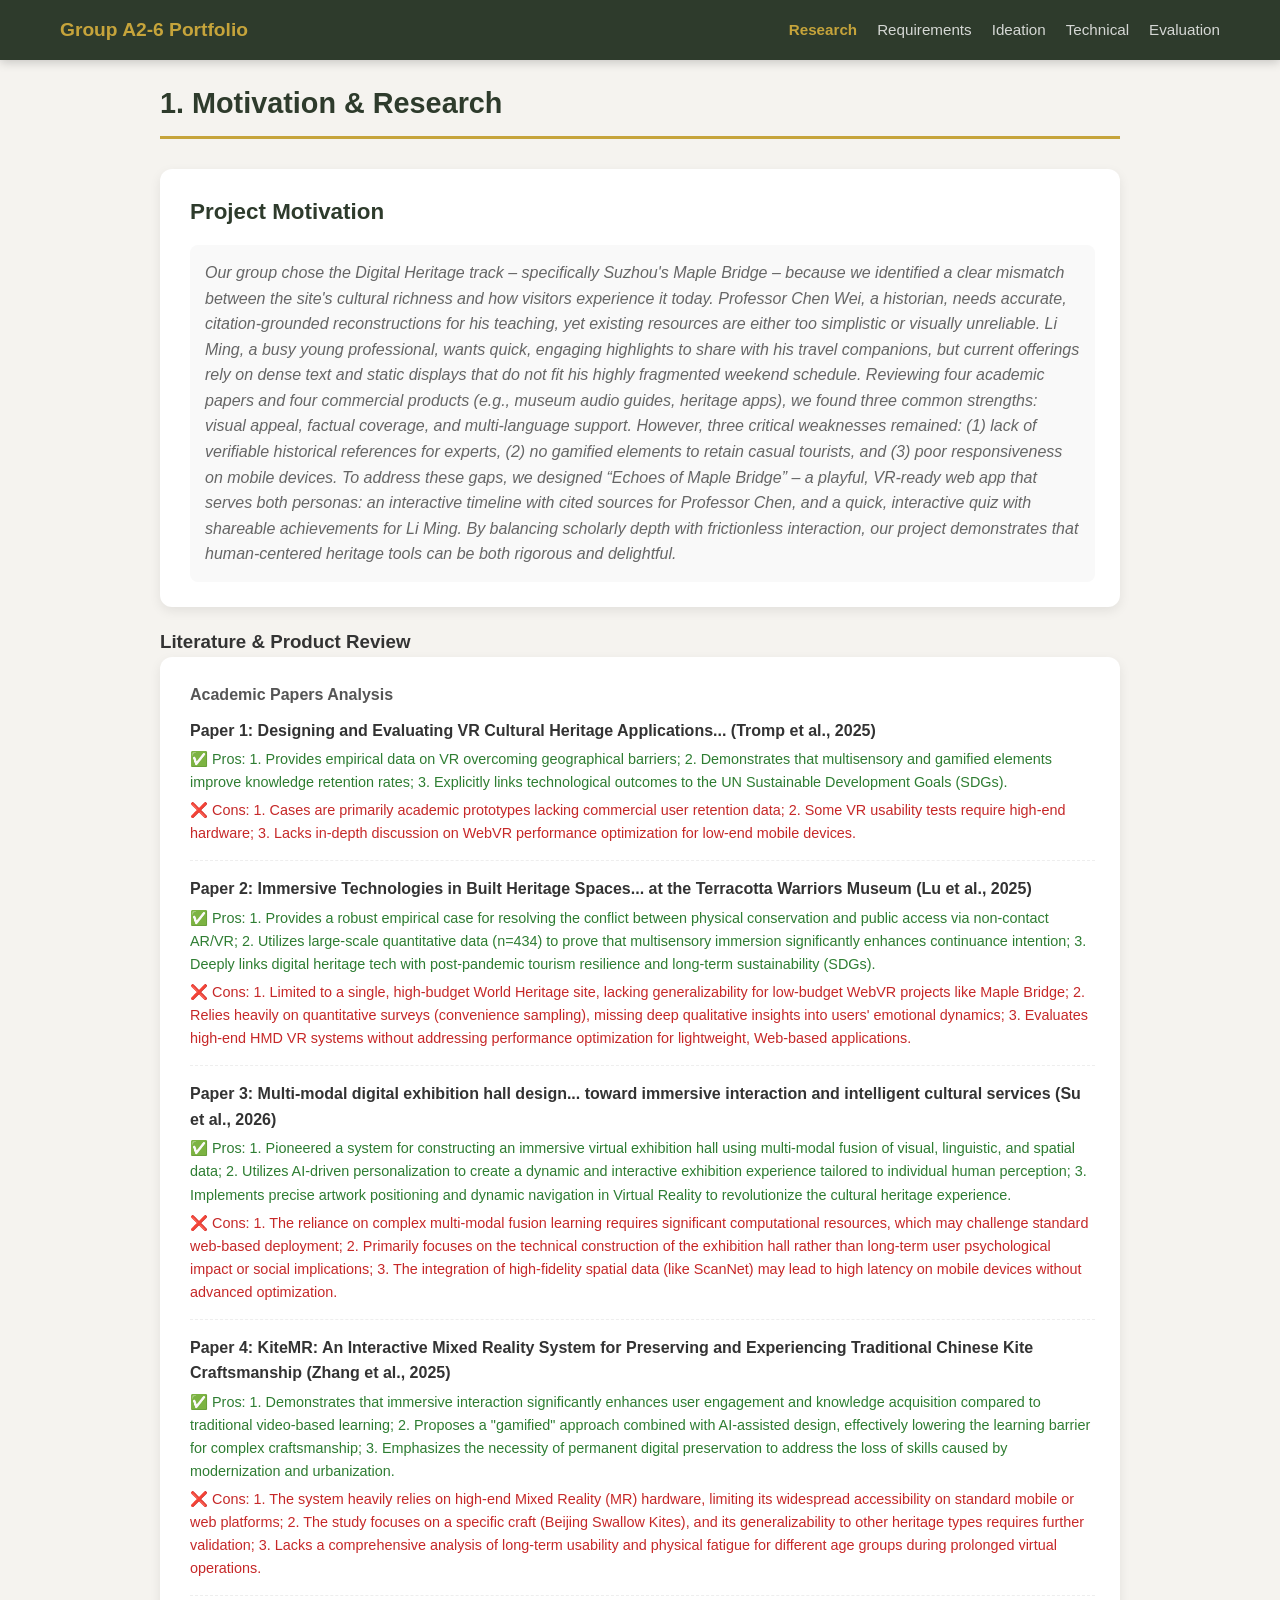
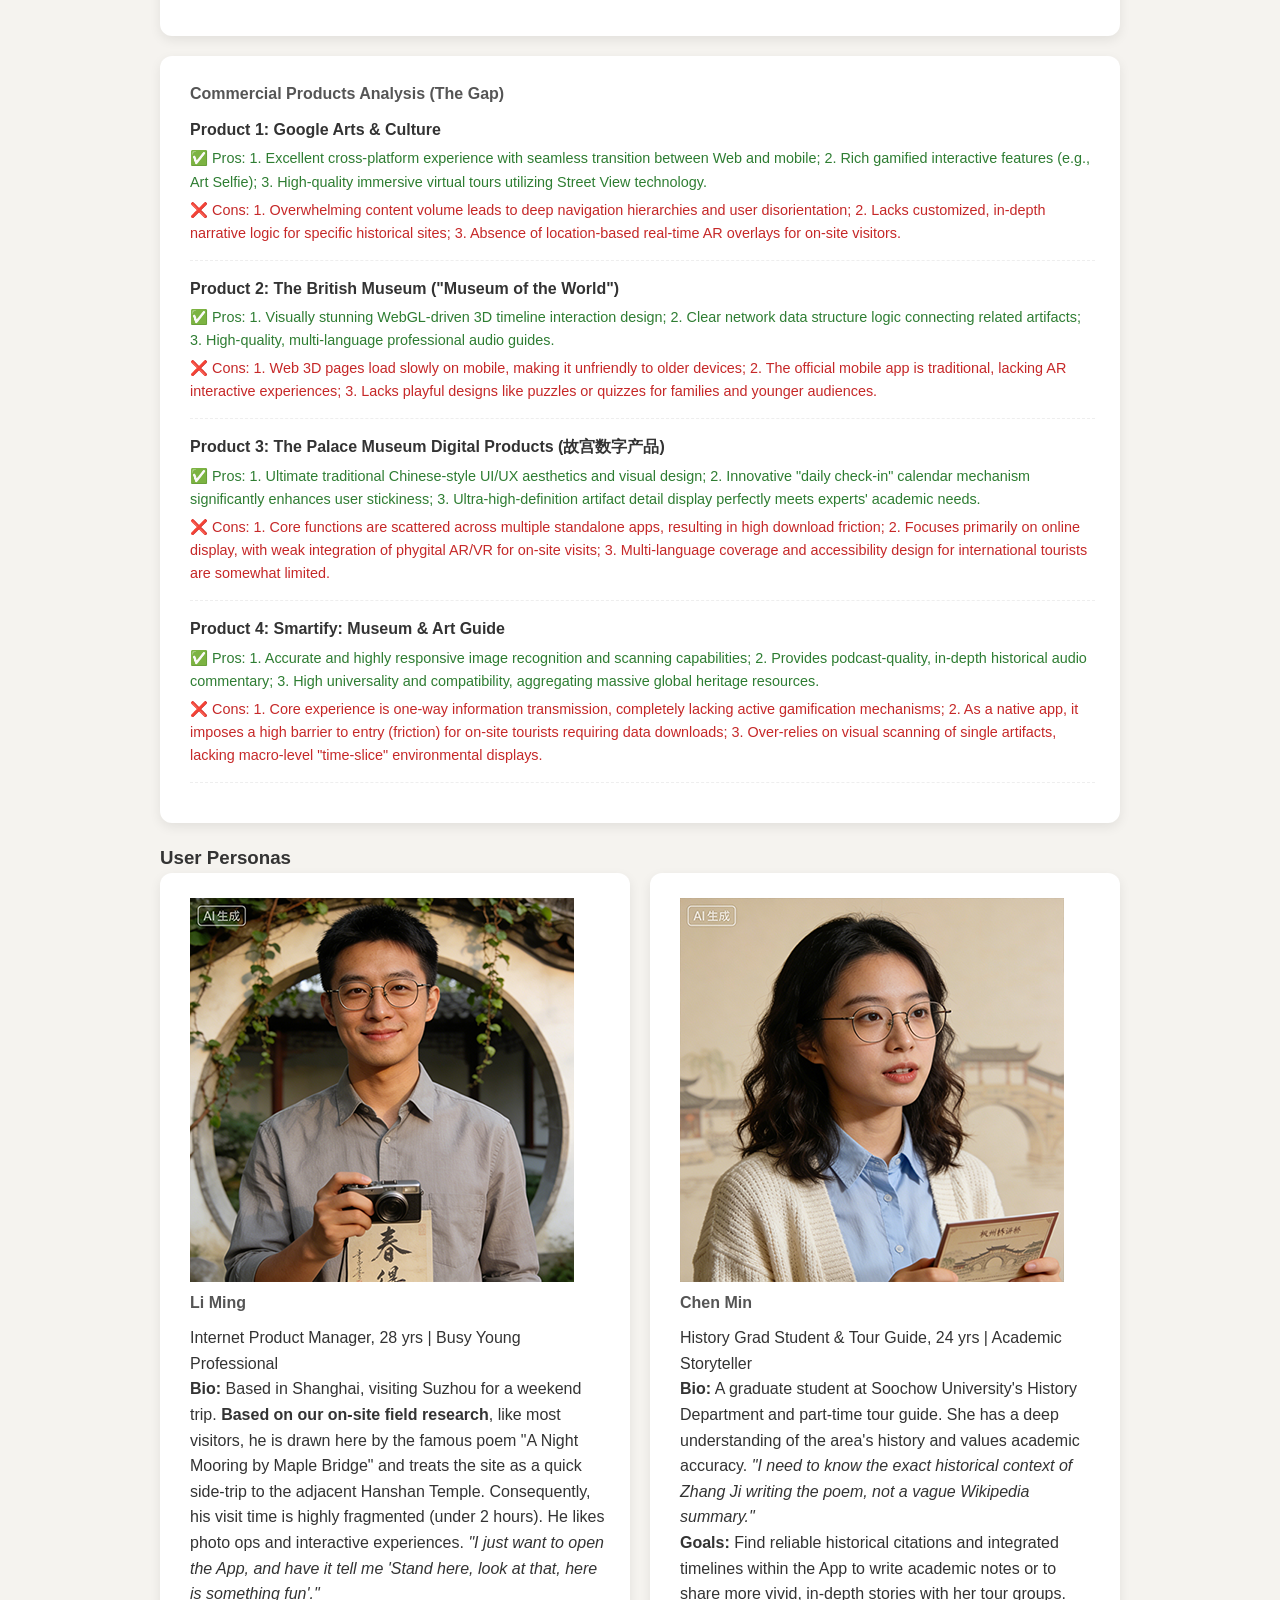
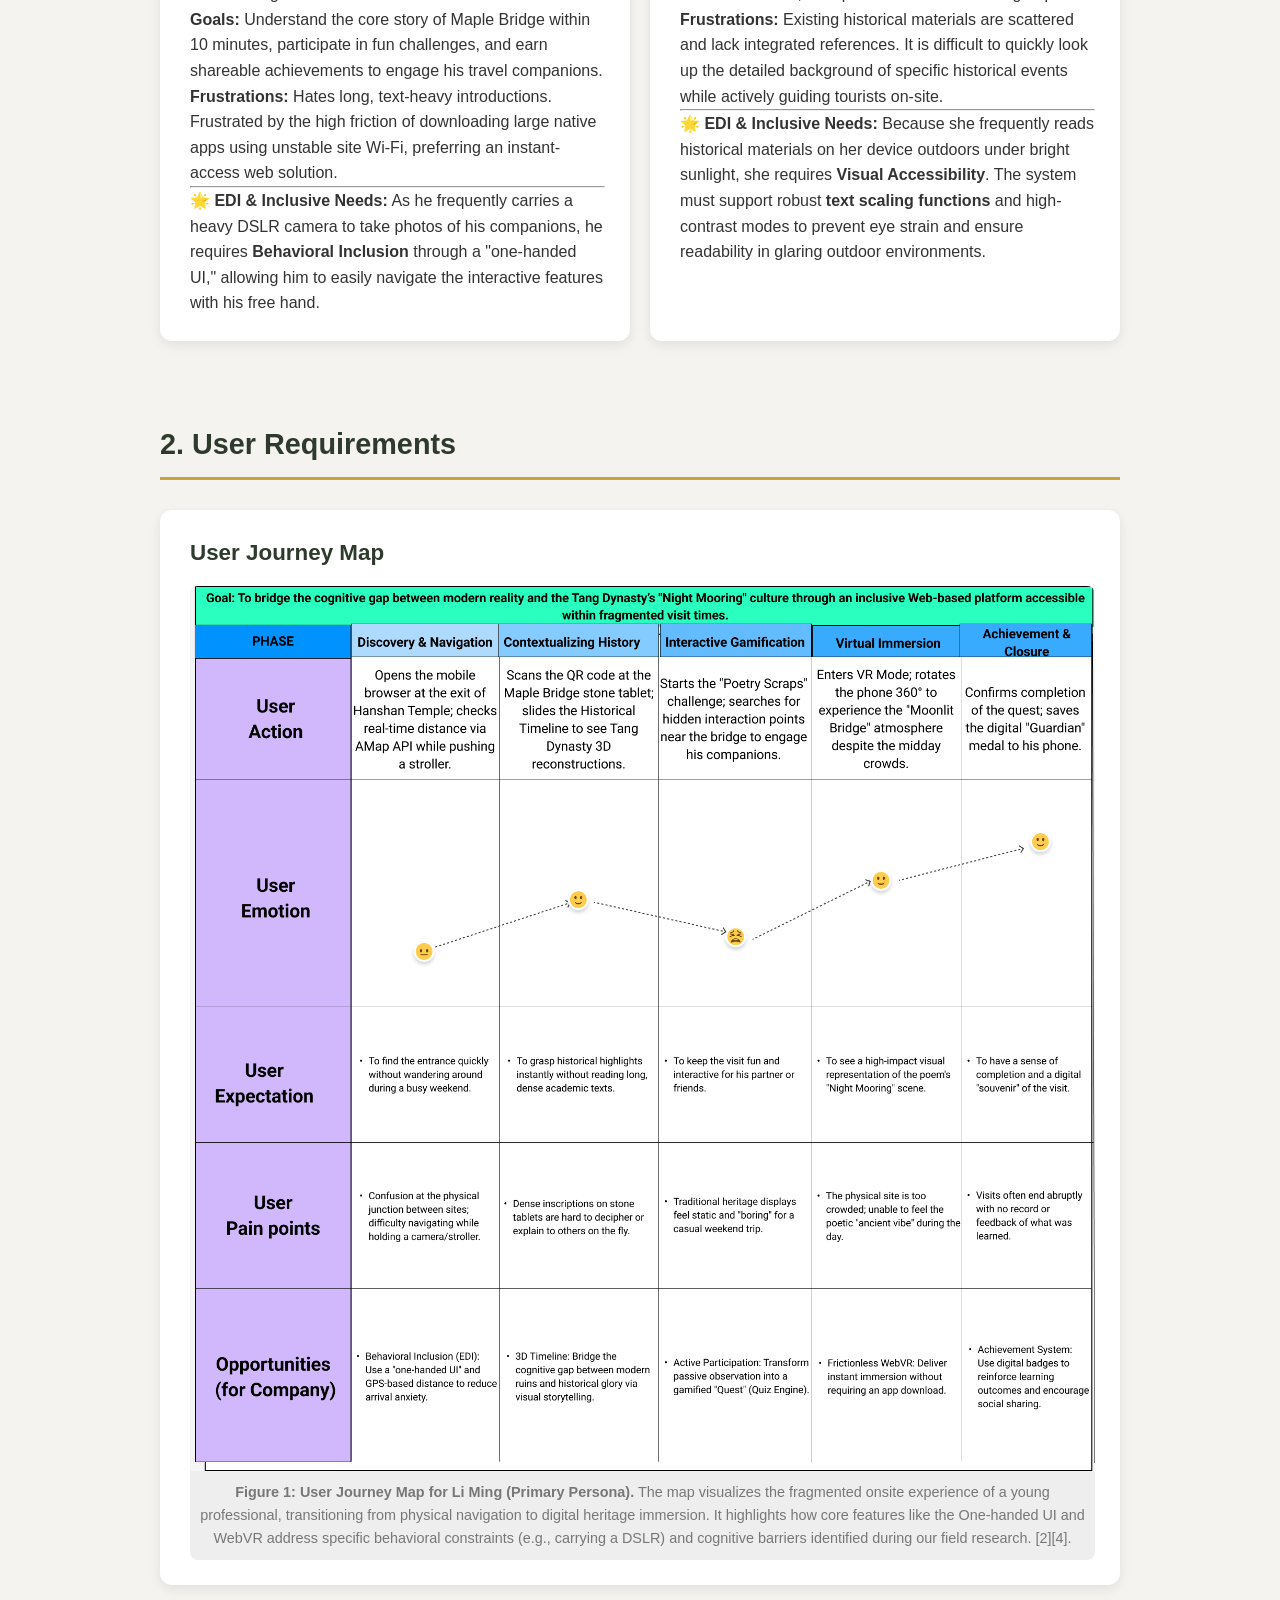
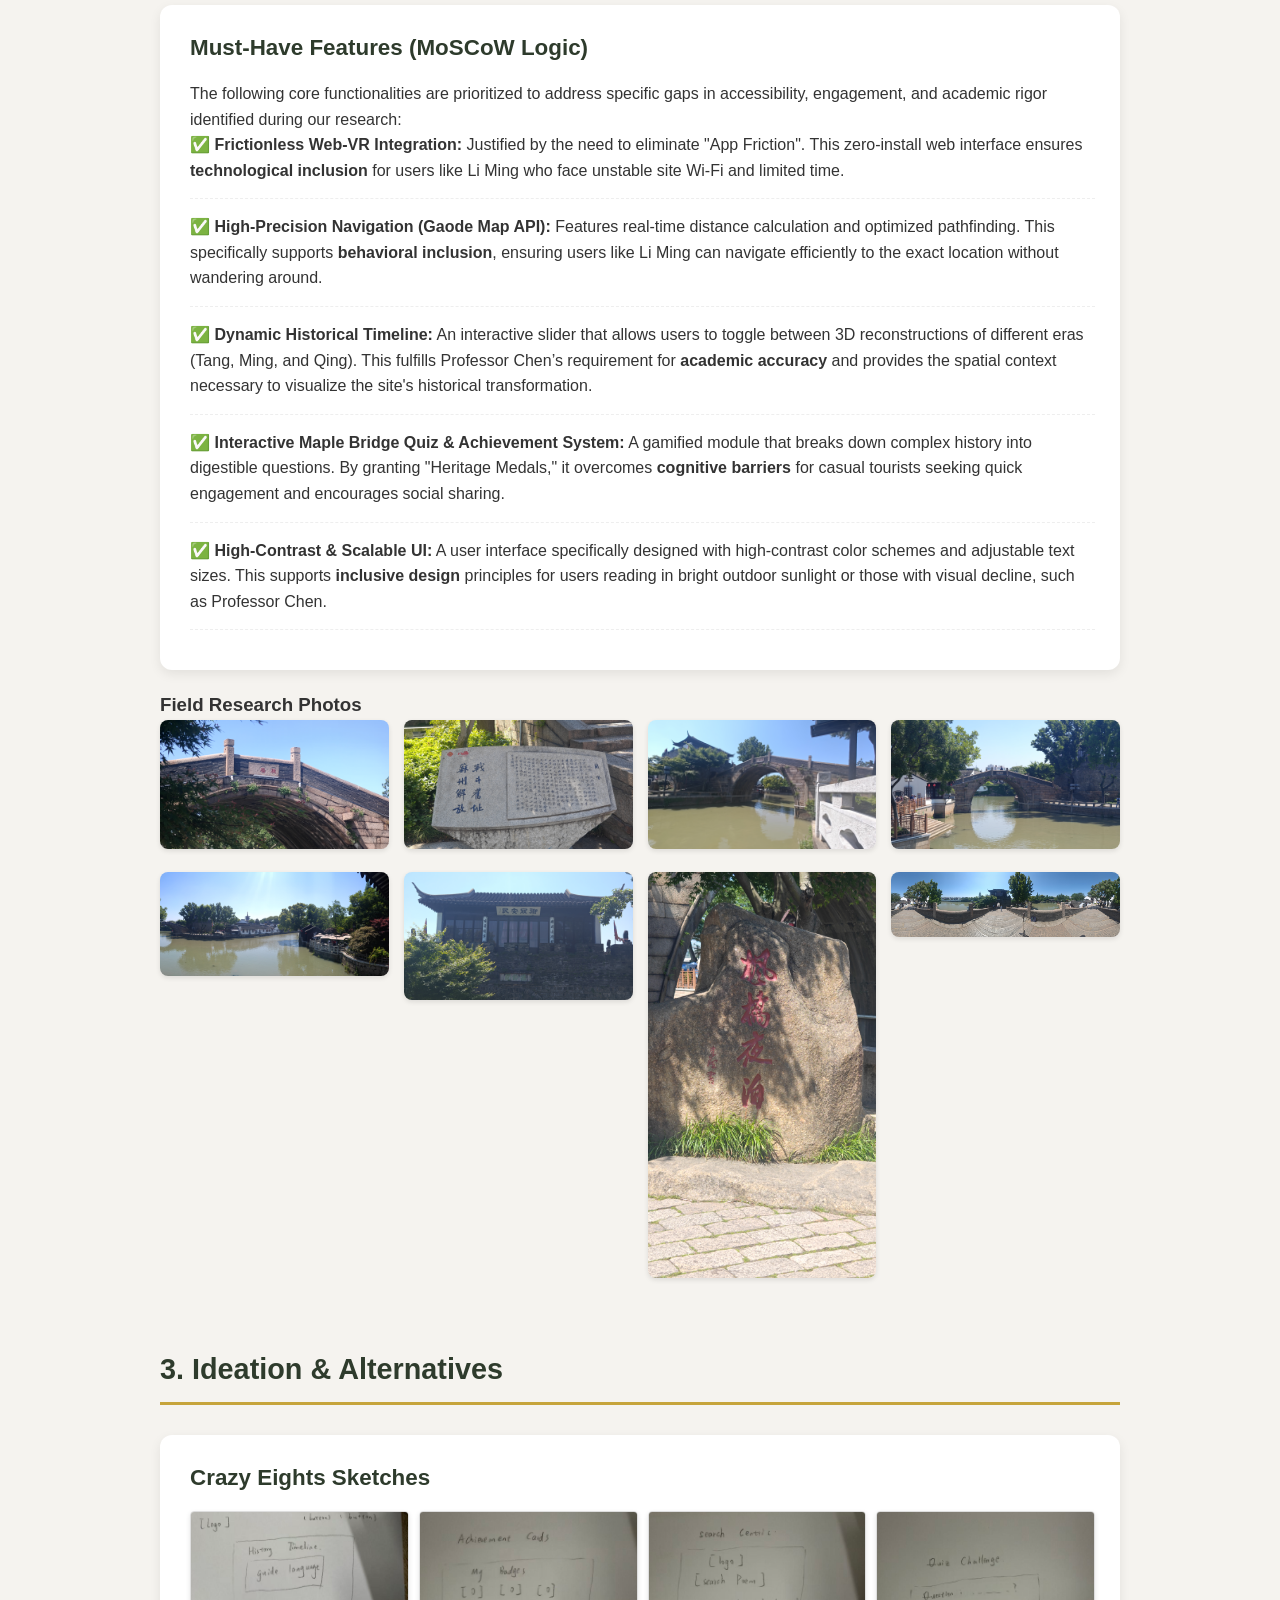
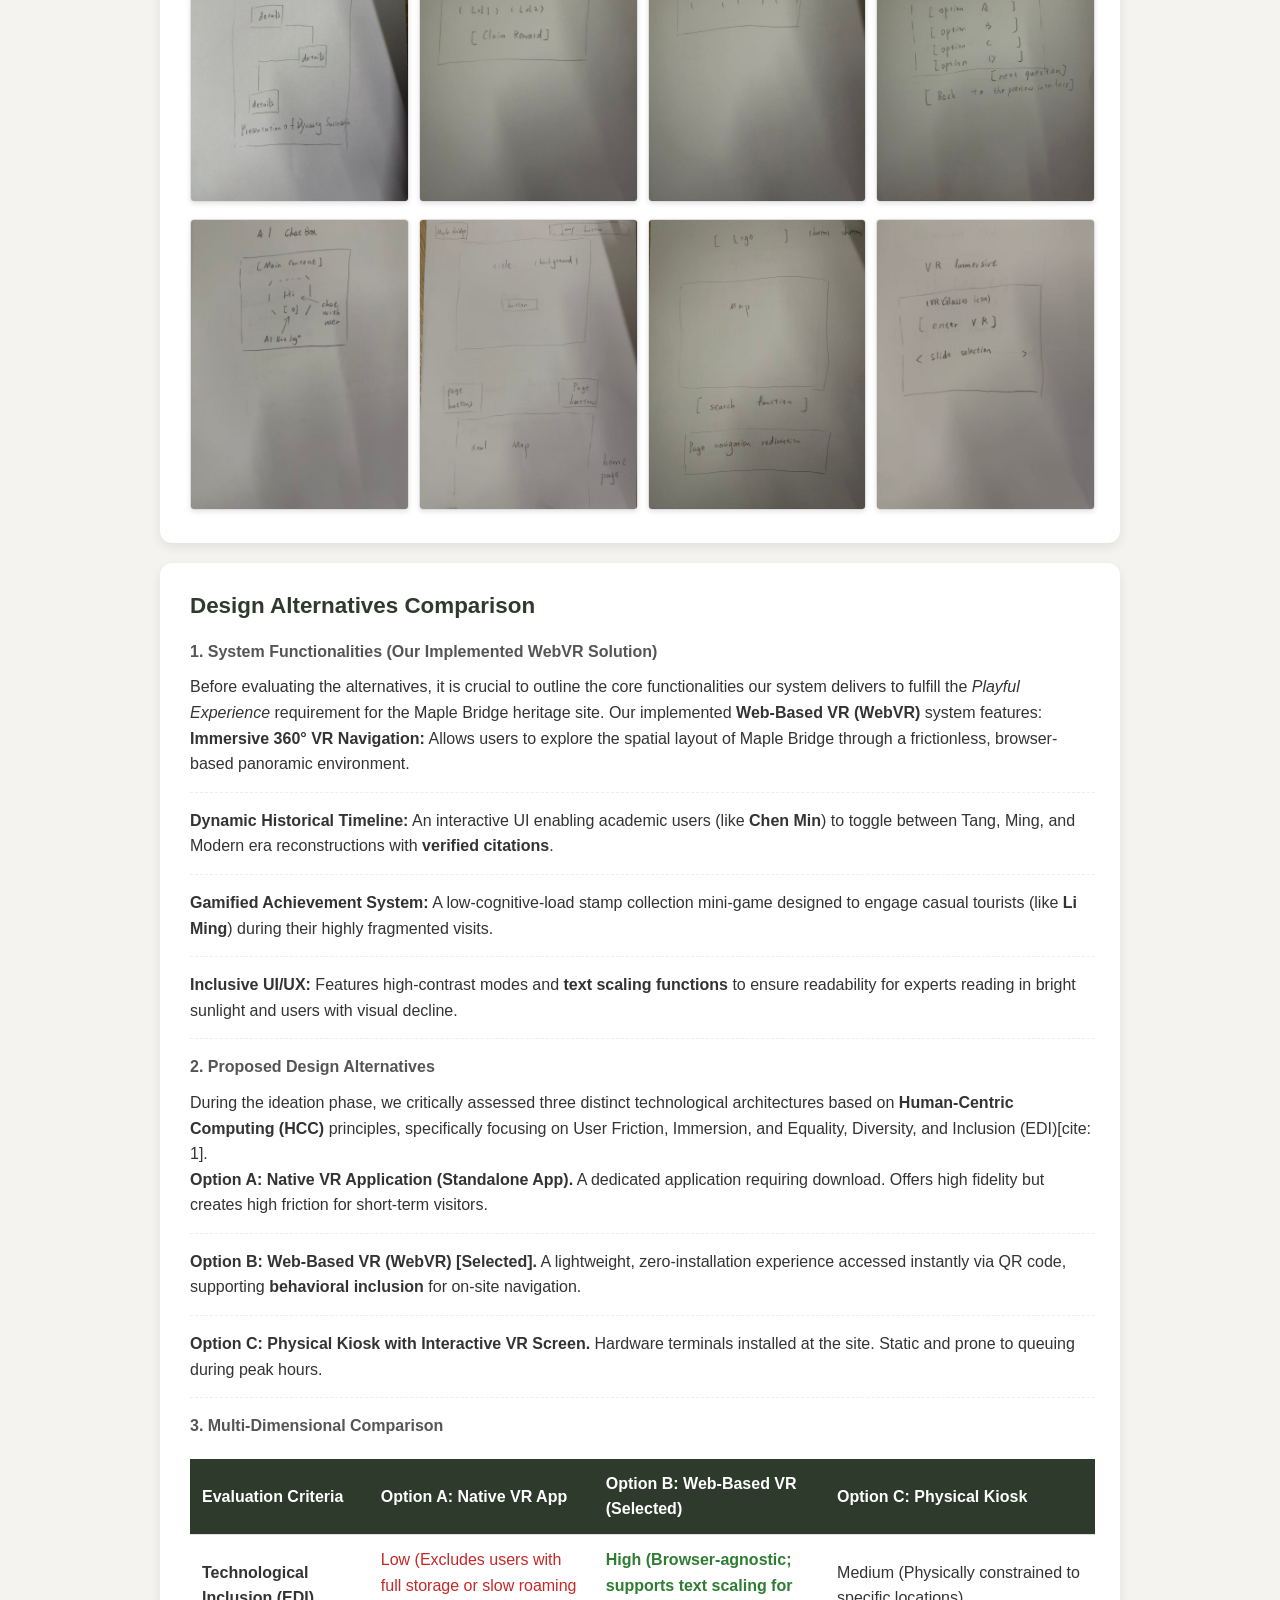
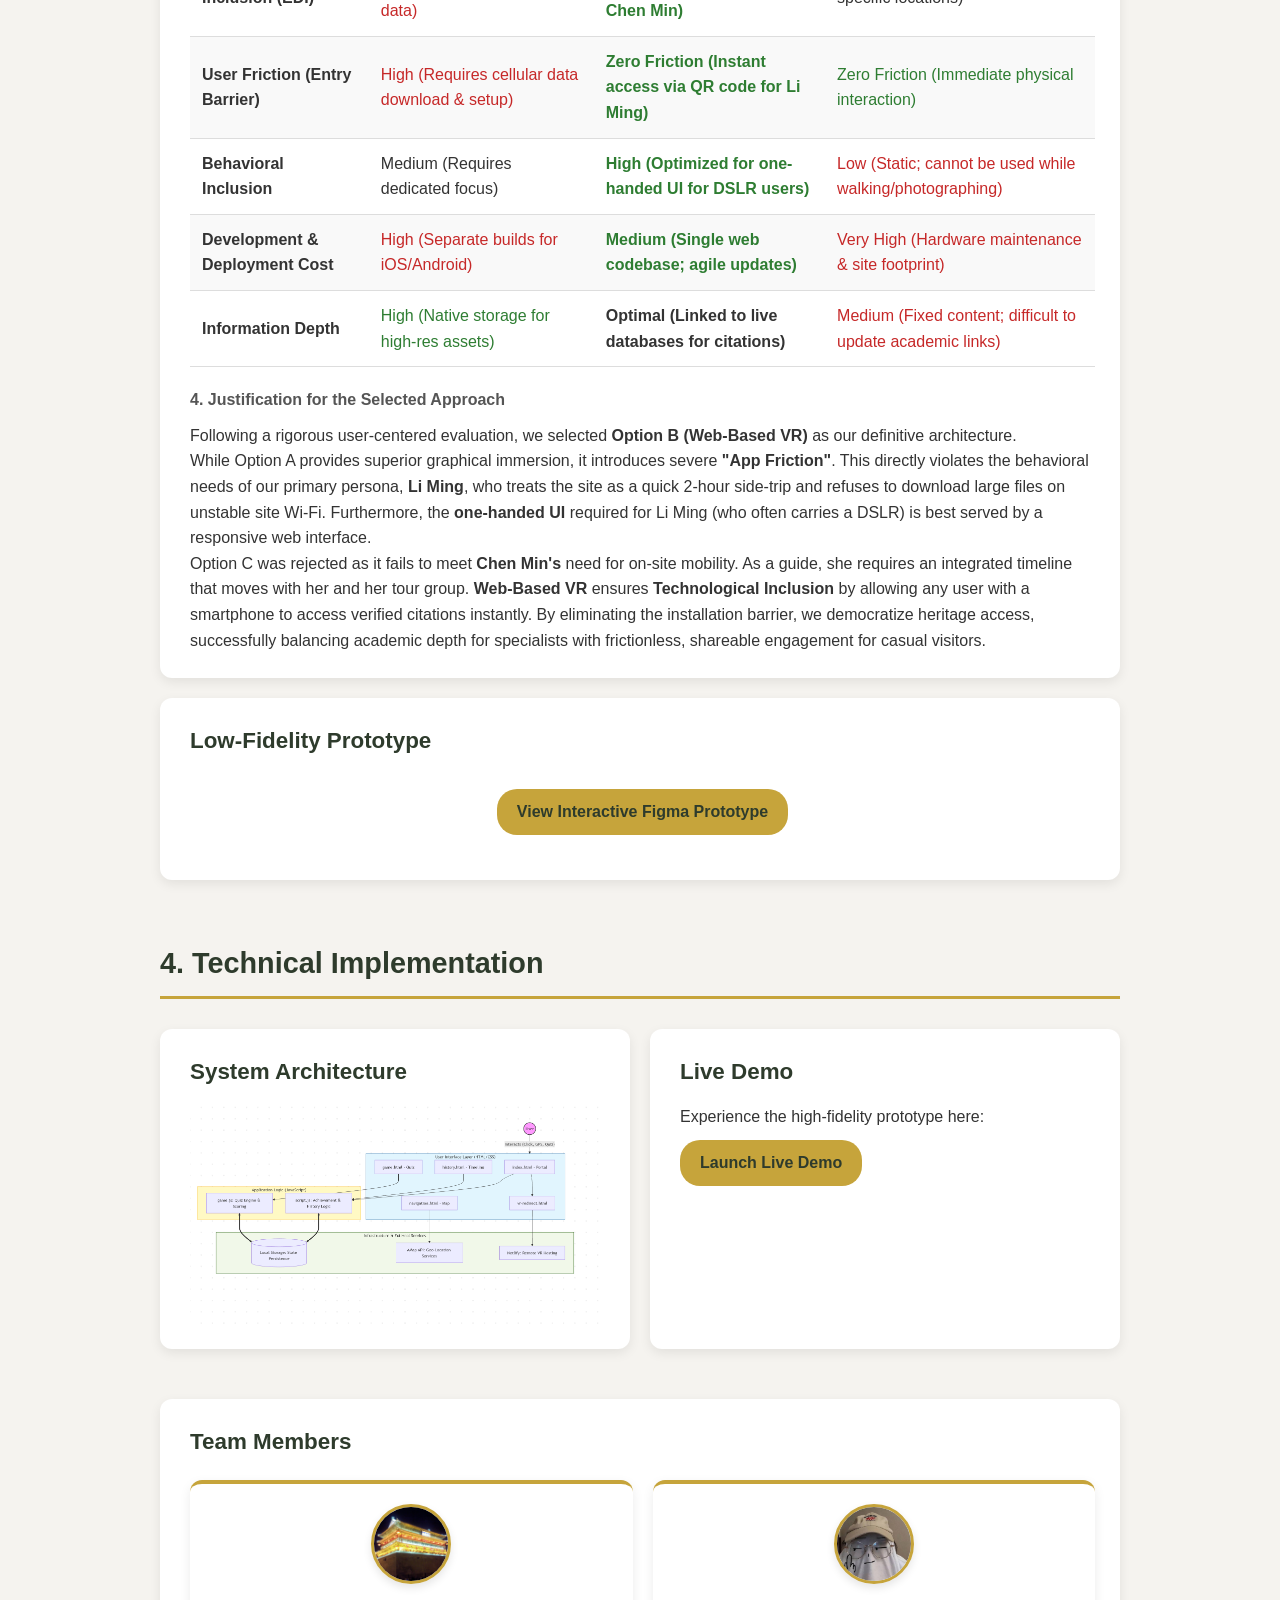
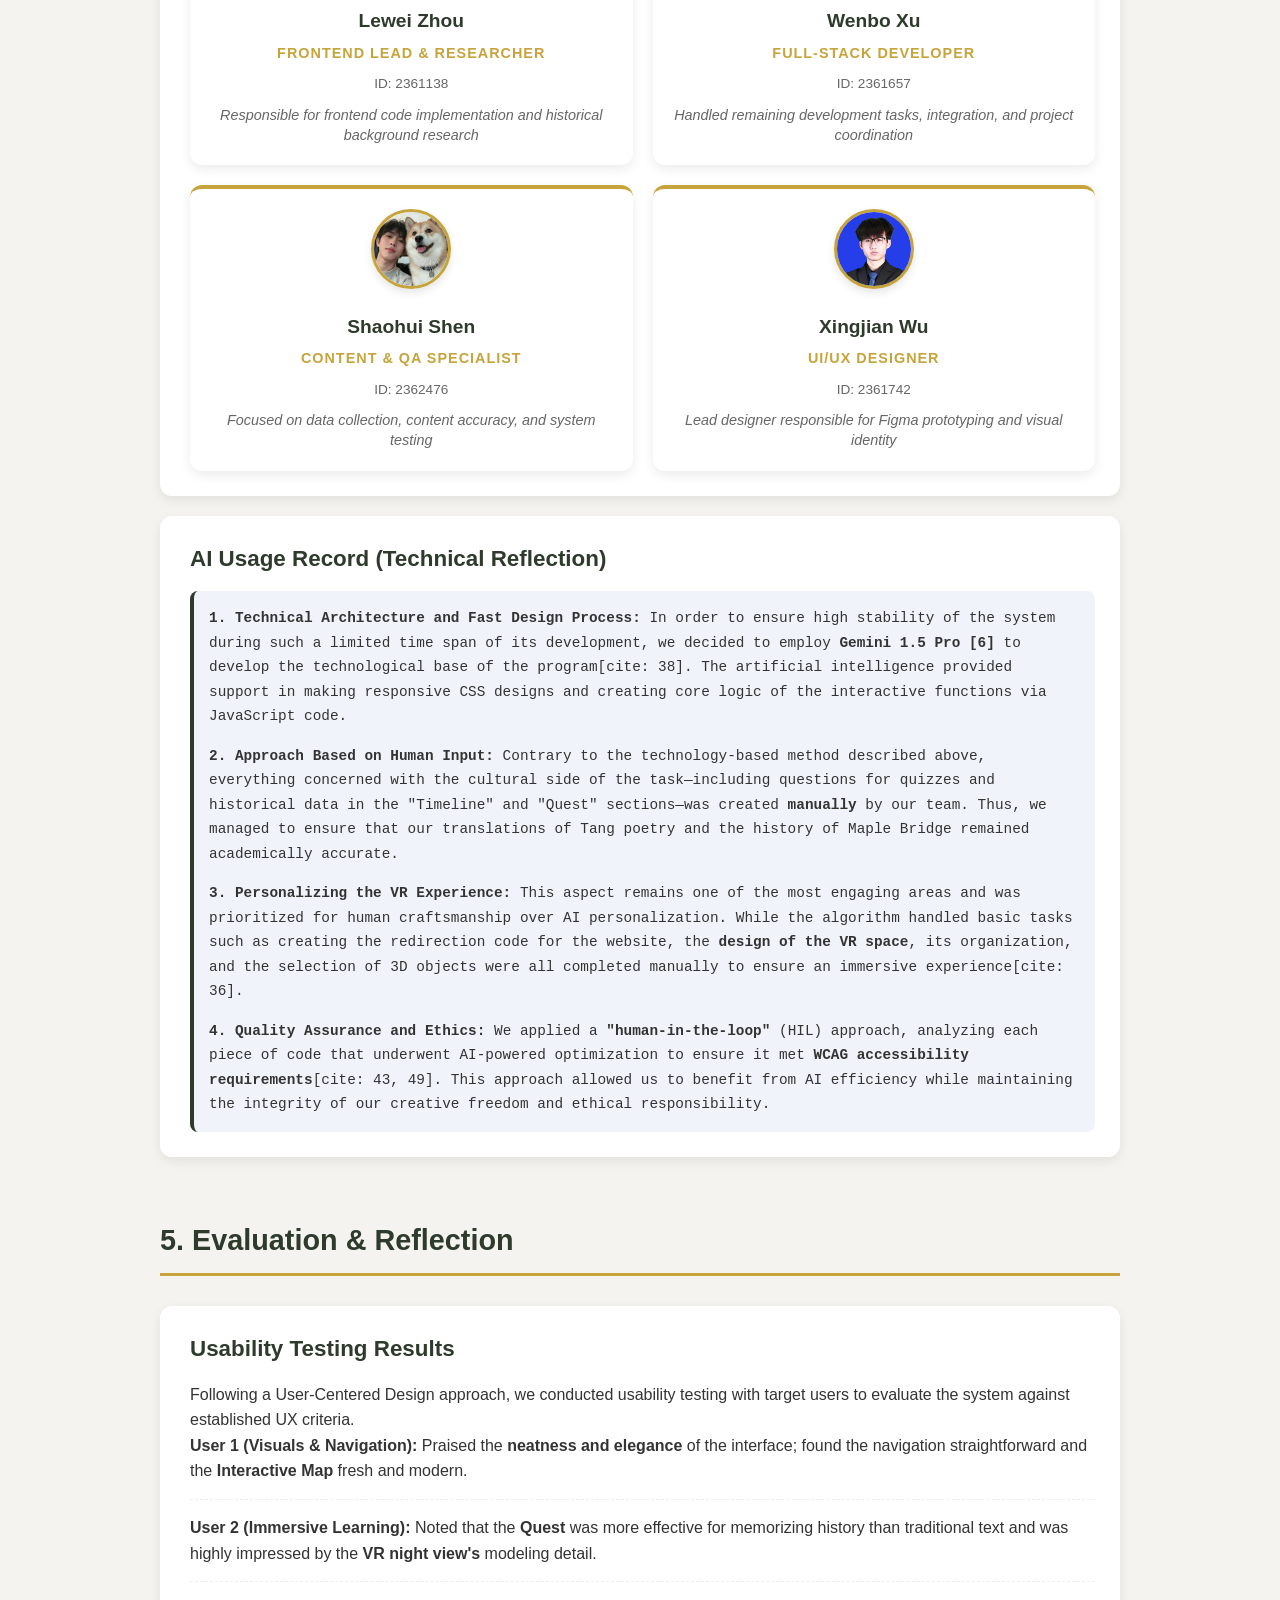
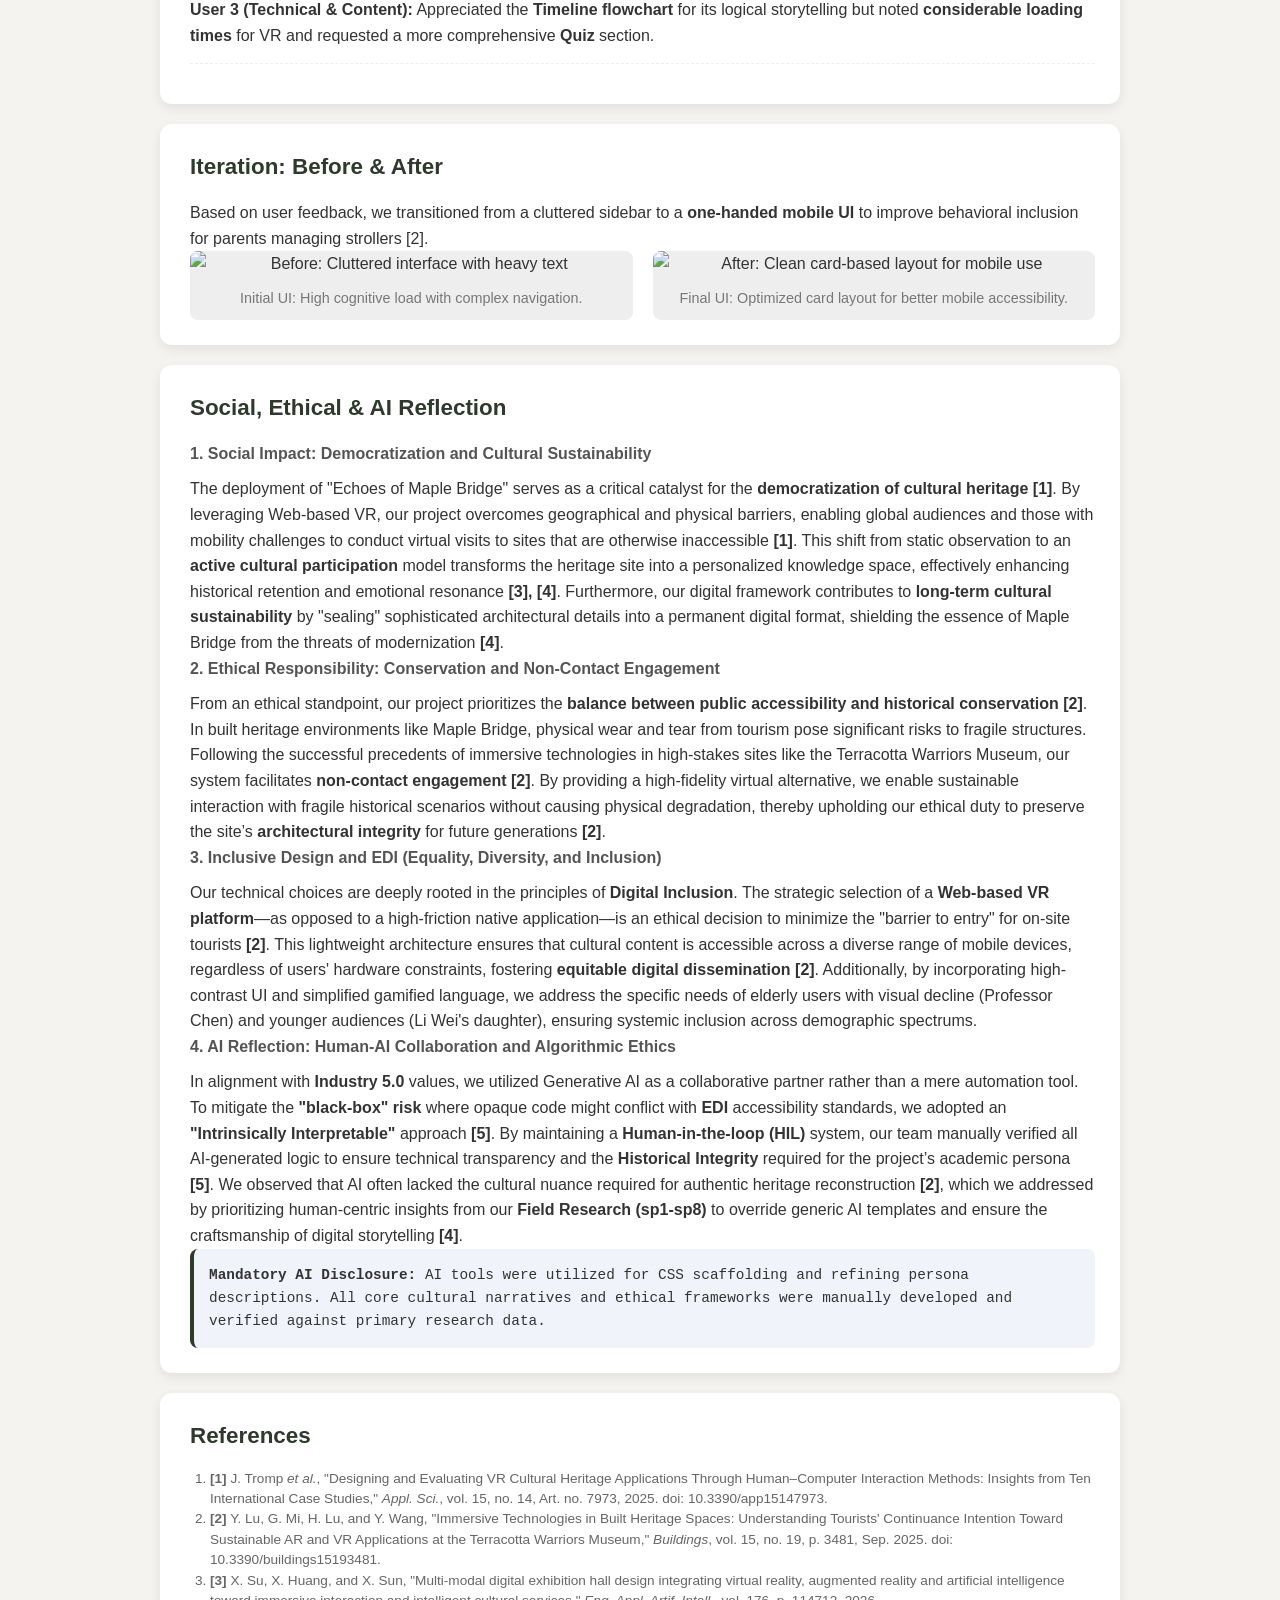
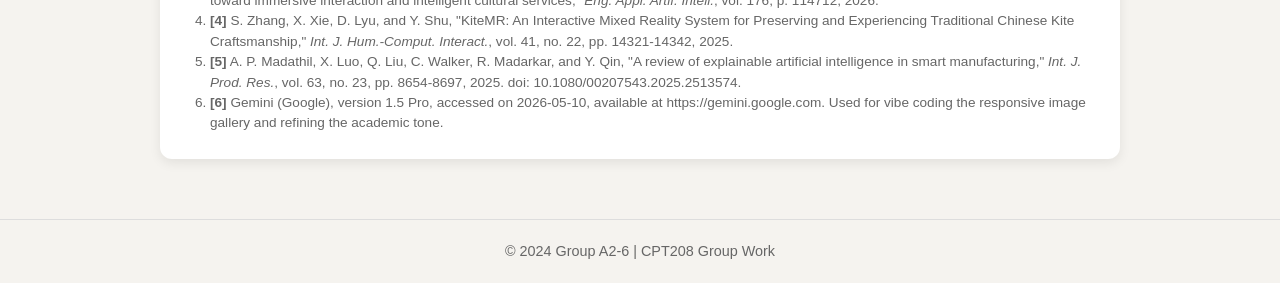
==== commit b54dfb92: "3" ====
--- a/index.html
+++ b/index.html
@@ -12,639 +12,842 @@
 
 <body>
 
-<nav class="navbar">
-    <div class="nav-container">
-        <div class="logo">Group A2-6 Portfolio</div>
-        <ul class="nav-links">
-            <li><a href="#motivation" class="nav-link active">Research</a></li>
-            <li><a href="#requirements" class="nav-link">Requirements</a></li>
-            <li><a href="#ideation" class="nav-link">Ideation</a></li>
-            <li><a href="#technical" class="nav-link">Technical</a></li>
-            <li><a href="#evaluation" class="nav-link">Evaluation</a></li>
-        </ul>
-        <div class="hamburger">
-            <span></span>
-            <span></span>
-            <span></span>
+    <nav class="navbar">
+        <div class="nav-container">
+            <div class="logo">Group A2-6 Portfolio</div>
+            <ul class="nav-links">
+                <li><a href="#motivation" class="nav-link active">Research</a></li>
+                <li><a href="#requirements" class="nav-link">Requirements</a></li>
+                <li><a href="#ideation" class="nav-link">Ideation</a></li>
+                <li><a href="#technical" class="nav-link">Technical</a></li>
+                <li><a href="#evaluation" class="nav-link">Evaluation</a></li>
+            </ul>
+            <div class="hamburger">
+                <span></span>
+                <span></span>
+                <span></span>
+            </div>
         </div>
-    </div>
-</nav>
-
-<main class="container">
-
-    <section id="motivation" class="section">
-        <h2 class="section-title">1. Motivation & Research</h2>
-
-        <div class="card motivation-card">
-            <h3>Project Motivation</h3>
-            <p class="placeholder-text">
-                Our group chose the Digital Heritage track – specifically Suzhou's Maple Bridge – because we
-                identified a clear mismatch between the site's cultural richness and how visitors experience it
-                today. Professor Chen Wei, a historian, needs accurate, citation‑grounded reconstructions for his
-                teaching, yet existing resources are either too simplistic or visually unreliable. Li Ming, a
-                busy young professional, wants quick, engaging highlights to share with his travel companions,
-                but current offerings rely on dense text and static displays that do not fit his highly fragmented
-                weekend schedule.
-
-                Reviewing four academic papers and four commercial products (e.g., museum audio guides, heritage
-                apps), we found three common strengths: visual appeal, factual coverage, and multi‑language support.
-                However, three critical weaknesses remained: (1) lack of verifiable historical references for
-                experts, (2) no gamified elements to retain casual tourists, and (3) poor responsiveness on mobile
-                devices. To address these gaps, we designed “Echoes of Maple Bridge” – a playful, VR‑ready web app
-                that serves both personas: an interactive timeline with cited sources for Professor Chen, and a
-                quick, interactive quiz with shareable achievements for Li Ming. By balancing scholarly
-                depth with frictionless interaction, our project demonstrates that human‑centered heritage tools
-                can be both rigorous and delightful.
-            </p>
-        </div>
-
-        <h3>Literature & Product Review</h3>
-
-        <div class="card literature-card">
-            <h4>Academic Papers Analysis</h4>
-            <ul class="review-list">
-                <li>
-                    <strong>Paper 1: Designing and Evaluating VR Cultural Heritage Applications... (Tromp et al., 2025)</strong>
-                    <div class="pros-cons">
+    </nav>
+
+    <main class="container">
+
+        <section id="motivation" class="section">
+            <h2 class="section-title">1. Motivation & Research</h2>
+
+            <div class="card motivation-card">
+                <h3>Project Motivation</h3>
+                <p class="placeholder-text">
+                    Our group chose the Digital Heritage track – specifically Suzhou's Maple Bridge – because we
+                    identified a clear mismatch between the site's cultural richness and how visitors experience it
+                    today. Professor Chen Wei, a historian, needs accurate, citation‑grounded reconstructions for his
+                    teaching, yet existing resources are either too simplistic or visually unreliable. Li Ming, a
+                    busy young professional, wants quick, engaging highlights to share with his travel companions,
+                    but current offerings rely on dense text and static displays that do not fit his highly fragmented
+                    weekend schedule.
+
+                    Reviewing four academic papers and four commercial products (e.g., museum audio guides, heritage
+                    apps), we found three common strengths: visual appeal, factual coverage, and multi‑language support.
+                    However, three critical weaknesses remained: (1) lack of verifiable historical references for
+                    experts, (2) no gamified elements to retain casual tourists, and (3) poor responsiveness on mobile
+                    devices. To address these gaps, we designed “Echoes of Maple Bridge” – a playful, VR‑ready web app
+                    that serves both personas: an interactive timeline with cited sources for Professor Chen, and a
+                    quick, interactive quiz with shareable achievements for Li Ming. By balancing scholarly
+                    depth with frictionless interaction, our project demonstrates that human‑centered heritage tools
+                    can be both rigorous and delightful.
+                </p>
+            </div>
+
+            <h3>Literature & Product Review</h3>
+
+            <div class="card literature-card">
+                <h4>Academic Papers Analysis</h4>
+                <ul class="review-list">
+                    <li>
+                        <strong>Paper 1: Designing and Evaluating VR Cultural Heritage Applications... (Tromp et al.,
+                            2025)</strong>
+                        <div class="pros-cons">
                             <span class="pros">✅ Pros:
                                 1. Provides empirical data on VR overcoming geographical barriers;
-                                2. Demonstrates that multisensory and gamified elements improve knowledge retention rates;
-                                3. Explicitly links technological outcomes to the UN Sustainable Development Goals (SDGs).
-                            </span>
-                        <span class="cons">❌ Cons:
+                                2. Demonstrates that multisensory and gamified elements improve knowledge retention
+                                rates;
+                                3. Explicitly links technological outcomes to the UN Sustainable Development Goals
+                                (SDGs).
+                            </span>
+                            <span class="cons">❌ Cons:
                                 1. Cases are primarily academic prototypes lacking commercial user retention data;
                                 2. Some VR usability tests require high-end hardware;
-                                3. Lacks in-depth discussion on WebVR performance optimization for low-end mobile devices.
-                            </span>
-                    </div>
-                </li>
-                <li>
-                    <strong>Paper 2: Immersive Technologies in Built Heritage Spaces... at the Terracotta Warriors Museum (Lu et al., 2025)</strong>
-                    <div class="pros-cons">
+                                3. Lacks in-depth discussion on WebVR performance optimization for low-end mobile
+                                devices.
+                            </span>
+                        </div>
+                    </li>
+                    <li>
+                        <strong>Paper 2: Immersive Technologies in Built Heritage Spaces... at the Terracotta Warriors
+                            Museum (Lu et al., 2025)</strong>
+                        <div class="pros-cons">
                             <span class="pros">✅ Pros:
-                                1. Provides a robust empirical case for resolving the conflict between physical conservation and public access via non-contact AR/VR;
-                                2. Utilizes large-scale quantitative data (n=434) to prove that multisensory immersion significantly enhances continuance intention;
-                                3. Deeply links digital heritage tech with post-pandemic tourism resilience and long-term sustainability (SDGs).
-                            </span>
-                        <span class="cons">❌ Cons:
-                                1. Limited to a single, high-budget World Heritage site, lacking generalizability for low-budget WebVR projects like Maple Bridge;
-                                2. Relies heavily on quantitative surveys (convenience sampling), missing deep qualitative insights into users' emotional dynamics;
-                                3. Evaluates high-end HMD VR systems without addressing performance optimization for lightweight, Web-based applications.
-                            </span>
-                    </div>
-                </li>
-                <li>
-                    <strong>Paper 3: Multi-modal digital exhibition hall design... toward immersive interaction and intelligent cultural services (Su et al., 2026)</strong>
-                    <div class="pros-cons">
+                                1. Provides a robust empirical case for resolving the conflict between physical
+                                conservation and public access via non-contact AR/VR;
+                                2. Utilizes large-scale quantitative data (n=434) to prove that multisensory immersion
+                                significantly enhances continuance intention;
+                                3. Deeply links digital heritage tech with post-pandemic tourism resilience and
+                                long-term sustainability (SDGs).
+                            </span>
+                            <span class="cons">❌ Cons:
+                                1. Limited to a single, high-budget World Heritage site, lacking generalizability for
+                                low-budget WebVR projects like Maple Bridge;
+                                2. Relies heavily on quantitative surveys (convenience sampling), missing deep
+                                qualitative insights into users' emotional dynamics;
+                                3. Evaluates high-end HMD VR systems without addressing performance optimization for
+                                lightweight, Web-based applications.
+                            </span>
+                        </div>
+                    </li>
+                    <li>
+                        <strong>Paper 3: Multi-modal digital exhibition hall design... toward immersive interaction and
+                            intelligent cultural services (Su et al., 2026)</strong>
+                        <div class="pros-cons">
                             <span class="pros">✅ Pros:
-                                1. Pioneered a system for constructing an immersive virtual exhibition hall using multi-modal fusion of visual, linguistic, and spatial data;
-                                2. Utilizes AI-driven personalization to create a dynamic and interactive exhibition experience tailored to individual human perception;
-                                3. Implements precise artwork positioning and dynamic navigation in Virtual Reality to revolutionize the cultural heritage experience.
-                            </span>
-                        <span class="cons">❌ Cons:
-                                1. The reliance on complex multi-modal fusion learning requires significant computational resources, which may challenge standard web-based deployment;
-                                2. Primarily focuses on the technical construction of the exhibition hall rather than long-term user psychological impact or social implications;
-                                3. The integration of high-fidelity spatial data (like ScanNet) may lead to high latency on mobile devices without advanced optimization.
-                            </span>
-                    </div>
-                </li>
-                <li>
-                    <strong>Paper 4: KiteMR: An Interactive Mixed Reality System for Preserving and Experiencing Traditional Chinese Kite Craftsmanship (Zhang et al., 2025)</strong>
-                    <div class="pros-cons">
+                                1. Pioneered a system for constructing an immersive virtual exhibition hall using
+                                multi-modal fusion of visual, linguistic, and spatial data;
+                                2. Utilizes AI-driven personalization to create a dynamic and interactive exhibition
+                                experience tailored to individual human perception;
+                                3. Implements precise artwork positioning and dynamic navigation in Virtual Reality to
+                                revolutionize the cultural heritage experience.
+                            </span>
+                            <span class="cons">❌ Cons:
+                                1. The reliance on complex multi-modal fusion learning requires significant
+                                computational resources, which may challenge standard web-based deployment;
+                                2. Primarily focuses on the technical construction of the exhibition hall rather than
+                                long-term user psychological impact or social implications;
+                                3. The integration of high-fidelity spatial data (like ScanNet) may lead to high latency
+                                on mobile devices without advanced optimization.
+                            </span>
+                        </div>
+                    </li>
+                    <li>
+                        <strong>Paper 4: KiteMR: An Interactive Mixed Reality System for Preserving and Experiencing
+                            Traditional Chinese Kite Craftsmanship (Zhang et al., 2025)</strong>
+                        <div class="pros-cons">
                             <span class="pros">✅ Pros:
-                                1. Demonstrates that immersive interaction significantly enhances user engagement and knowledge acquisition compared to traditional video-based learning;
-                                2. Proposes a "gamified" approach combined with AI-assisted design, effectively lowering the learning barrier for complex craftsmanship;
-                                3. Emphasizes the necessity of permanent digital preservation to address the loss of skills caused by modernization and urbanization.
-                            </span>
-                        <span class="cons">❌ Cons:
-                                1. The system heavily relies on high-end Mixed Reality (MR) hardware, limiting its widespread accessibility on standard mobile or web platforms;
-                                2. The study focuses on a specific craft (Beijing Swallow Kites), and its generalizability to other heritage types requires further validation;
-                                3. Lacks a comprehensive analysis of long-term usability and physical fatigue for different age groups during prolonged virtual operations.
-                            </span>
-                    </div>
-                </li>
-            </ul>
-        </div>
-
-        <div class="card commercial-card">
-            <h4>Commercial Products Analysis (The Gap)</h4>
-            <ul class="review-list">
-                <li>
-                    <strong>Product 1: Google Arts & Culture</strong>
-                    <div class="pros-cons">
+                                1. Demonstrates that immersive interaction significantly enhances user engagement and
+                                knowledge acquisition compared to traditional video-based learning;
+                                2. Proposes a "gamified" approach combined with AI-assisted design, effectively lowering
+                                the learning barrier for complex craftsmanship;
+                                3. Emphasizes the necessity of permanent digital preservation to address the loss of
+                                skills caused by modernization and urbanization.
+                            </span>
+                            <span class="cons">❌ Cons:
+                                1. The system heavily relies on high-end Mixed Reality (MR) hardware, limiting its
+                                widespread accessibility on standard mobile or web platforms;
+                                2. The study focuses on a specific craft (Beijing Swallow Kites), and its
+                                generalizability to other heritage types requires further validation;
+                                3. Lacks a comprehensive analysis of long-term usability and physical fatigue for
+                                different age groups during prolonged virtual operations.
+                            </span>
+                        </div>
+                    </li>
+                </ul>
+            </div>
+
+            <div class="card commercial-card">
+                <h4>Commercial Products Analysis (The Gap)</h4>
+                <ul class="review-list">
+                    <li>
+                        <strong>Product 1: Google Arts & Culture</strong>
+                        <div class="pros-cons">
                             <span class="pros">✅ Pros:
                                 1. Excellent cross-platform experience with seamless transition between Web and mobile;
                                 2. Rich gamified interactive features (e.g., Art Selfie);
                                 3. High-quality immersive virtual tours utilizing Street View technology.
                             </span>
-                        <span class="cons">❌ Cons:
-                                1. Overwhelming content volume leads to deep navigation hierarchies and user disorientation;
+                            <span class="cons">❌ Cons:
+                                1. Overwhelming content volume leads to deep navigation hierarchies and user
+                                disorientation;
                                 2. Lacks customized, in-depth narrative logic for specific historical sites;
                                 3. Absence of location-based real-time AR overlays for on-site visitors.
                             </span>
-                    </div>
-                </li>
-                <li>
-                    <strong>Product 2: The British Museum ("Museum of the World")</strong>
-                    <div class="pros-cons">
+                        </div>
+                    </li>
+                    <li>
+                        <strong>Product 2: The British Museum ("Museum of the World")</strong>
+                        <div class="pros-cons">
                             <span class="pros">✅ Pros:
                                 1. Visually stunning WebGL-driven 3D timeline interaction design;
                                 2. Clear network data structure logic connecting related artifacts;
                                 3. High-quality, multi-language professional audio guides.
                             </span>
-                        <span class="cons">❌ Cons:
+                            <span class="cons">❌ Cons:
                                 1. Web 3D pages load slowly on mobile, making it unfriendly to older devices;
                                 2. The official mobile app is traditional, lacking AR interactive experiences;
                                 3. Lacks playful designs like puzzles or quizzes for families and younger audiences.
                             </span>
-                    </div>
-                </li>
-                <li>
-                    <strong>Product 3: The Palace Museum Digital Products (故宫数字产品)</strong>
-                    <div class="pros-cons">
+                        </div>
+                    </li>
+                    <li>
+                        <strong>Product 3: The Palace Museum Digital Products (故宫数字产品)</strong>
+                        <div class="pros-cons">
                             <span class="pros">✅ Pros:
                                 1. Ultimate traditional Chinese-style UI/UX aesthetics and visual design;
-                                2. Innovative "daily check-in" calendar mechanism significantly enhances user stickiness;
-                                3. Ultra-high-definition artifact detail display perfectly meets experts' academic needs.
-                            </span>
-                        <span class="cons">❌ Cons:
-                                1. Core functions are scattered across multiple standalone apps, resulting in high download friction;
-                                2. Focuses primarily on online display, with weak integration of phygital AR/VR for on-site visits;
-                                3. Multi-language coverage and accessibility design for international tourists are somewhat limited.
-                            </span>
-                    </div>
-                </li>
-                <li>
-                    <strong>Product 4: Smartify: Museum & Art Guide</strong>
-                    <div class="pros-cons">
+                                2. Innovative "daily check-in" calendar mechanism significantly enhances user
+                                stickiness;
+                                3. Ultra-high-definition artifact detail display perfectly meets experts' academic
+                                needs.
+                            </span>
+                            <span class="cons">❌ Cons:
+                                1. Core functions are scattered across multiple standalone apps, resulting in high
+                                download friction;
+                                2. Focuses primarily on online display, with weak integration of phygital AR/VR for
+                                on-site visits;
+                                3. Multi-language coverage and accessibility design for international tourists are
+                                somewhat limited.
+                            </span>
+                        </div>
+                    </li>
+                    <li>
+                        <strong>Product 4: Smartify: Museum & Art Guide</strong>
+                        <div class="pros-cons">
                             <span class="pros">✅ Pros:
                                 1. Accurate and highly responsive image recognition and scanning capabilities;
                                 2. Provides podcast-quality, in-depth historical audio commentary;
                                 3. High universality and compatibility, aggregating massive global heritage resources.
                             </span>
-                        <span class="cons">❌ Cons:
-                                1. Core experience is one-way information transmission, completely lacking active gamification mechanisms;
-                                2. As a native app, it imposes a high barrier to entry (friction) for on-site tourists requiring data downloads;
-                                3. Over-relies on visual scanning of single artifacts, lacking macro-level "time-slice" environmental displays.
-                            </span>
-                    </div>
-                </li>
-            </ul>
-        </div>
-
-        <h3>User Personas</h3>
-        <div class="grid-2-col">
-            <div class="card persona-summary">
-                <div class="persona-header">
-                    <img src="images/LM.png" alt="Li Ming" class="avatar">
-                    <div>
-                        <h4>Li Ming</h4>
-                        <p>Internet Product Manager, 28 yrs | Busy Young Professional</p>
-                    </div>
-                </div>
-                <div class="persona-content">
-                    <p><strong>Bio:</strong> Based in Shanghai, visiting Suzhou for a weekend trip. <strong>Based on our on-site field research</strong>, like most visitors, he is drawn here by the famous poem "A Night Mooring by Maple Bridge" and treats the site as a quick side-trip to the adjacent Hanshan Temple. Consequently, his visit time is highly fragmented (under 2 hours). He likes photo ops and interactive experiences. <em>"I just want to open the App, and have it tell me 'Stand here, look at that, here is something fun'."</em></p>
-                    <p><strong>Goals:</strong> Understand the core story of Maple Bridge within 10 minutes, participate in fun challenges, and earn shareable achievements to engage his travel companions.</p>
-                    <p><strong>Frustrations:</strong> Hates long, text-heavy introductions. Frustrated by the high friction of downloading large native apps using unstable site Wi-Fi, preferring an instant-access web solution.</p>
-                    <hr>
-                    <p class="edi-highlight"><strong>🌟 EDI & Inclusive Needs:</strong>
-                        As he frequently carries a heavy DSLR camera to take photos of his companions, he requires <strong>Behavioral Inclusion</strong> through a "one-handed UI," allowing him to easily navigate the interactive features with his free hand.
-                    </p>
-                </div>
-            </div>
-
-            <div class="card persona-summary">
-                <div class="persona-header">
-                    <img src="images/CM.png" alt="Chen Min" class="avatar">
-                    <div>
-                        <h4>Chen Min</h4>
-                        <p>History Grad Student & Tour Guide, 24 yrs | Academic Storyteller</p>
-                    </div>
-                </div>
-                <div class="persona-content">
-                    <p><strong>Bio:</strong> A graduate student at Soochow University's History Department and part-time tour guide. She has a deep understanding of the area's history and values academic accuracy. <em>"I need to know the exact historical context of Zhang Ji writing the poem, not a vague Wikipedia summary."</em></p>
-                    <p><strong>Goals:</strong> Find reliable historical citations and integrated timelines within the App to write academic notes or to share more vivid, in-depth stories with her tour groups.</p>
-                    <p><strong>Frustrations:</strong> Existing historical materials are scattered and lack integrated references. It is difficult to quickly look up the detailed background of specific historical events while actively guiding tourists on-site.</p>
-                    <hr>
-                    <p class="edi-highlight"><strong>🌟 EDI & Inclusive Needs:</strong>
-                        Because she frequently reads historical materials on her device outdoors under bright sunlight, she requires <strong>Visual Accessibility</strong>. The system must support robust <strong>text scaling functions</strong> and high-contrast modes to prevent eye strain and ensure readability in glaring outdoor environments.
-                    </p>
-                </div>
-            </div>
-        </div>
-    </section>
-
-    <section id="requirements" class="section">
-        <h2 class="section-title">2. User Requirements</h2>
-
-        <div class="card">
-            <h3>User Journey Map</h3>
-            <div class="image-placeholder large">
-                <img src="images/Customer%20Journey%20Mapping%20template%20(Copy)%20(Community).png" alt="User Journey Map of Li Ming">
-                <p class="caption">
-                    <strong>Figure 1: User Journey Map for Li Ming (Primary Persona).</strong>
-                    The map visualizes the fragmented onsite experience of a young professional, transitioning from physical navigation to digital heritage immersion. It highlights how core features like the One-handed UI and WebVR address specific behavioral constraints (e.g., carrying a DSLR) and cognitive barriers identified during our field research. [2][4].
+                            <span class="cons">❌ Cons:
+                                1. Core experience is one-way information transmission, completely lacking active
+                                gamification mechanisms;
+                                2. As a native app, it imposes a high barrier to entry (friction) for on-site tourists
+                                requiring data downloads;
+                                3. Over-relies on visual scanning of single artifacts, lacking macro-level "time-slice"
+                                environmental displays.
+                            </span>
+                        </div>
+                    </li>
+                </ul>
+            </div>
+
+            <h3>User Personas</h3>
+            <div class="grid-2-col">
+                <div class="card persona-summary">
+                    <div class="persona-header">
+                        <img src="images/LM.png" alt="Li Ming" class="avatar">
+                        <div>
+                            <h4>Li Ming</h4>
+                            <p>Internet Product Manager, 28 yrs | Busy Young Professional</p>
+                        </div>
+                    </div>
+                    <div class="persona-content">
+                        <p><strong>Bio:</strong> Based in Shanghai, visiting Suzhou for a weekend trip. <strong>Based on
+                                our on-site field research</strong>, like most visitors, he is drawn here by the famous
+                            poem "A Night Mooring by Maple Bridge" and treats the site as a quick side-trip to the
+                            adjacent Hanshan Temple. Consequently, his visit time is highly fragmented (under 2 hours).
+                            He likes photo ops and interactive experiences. <em>"I just want to open the App, and have
+                                it tell me 'Stand here, look at that, here is something fun'."</em></p>
+                        <p><strong>Goals:</strong> Understand the core story of Maple Bridge within 10 minutes,
+                            participate in fun challenges, and earn shareable achievements to engage his travel
+                            companions.</p>
+                        <p><strong>Frustrations:</strong> Hates long, text-heavy introductions. Frustrated by the high
+                            friction of downloading large native apps using unstable site Wi-Fi, preferring an
+                            instant-access web solution.</p>
+                        <hr>
+                        <p class="edi-highlight"><strong>🌟 EDI & Inclusive Needs:</strong>
+                            As he frequently carries a heavy DSLR camera to take photos of his companions, he requires
+                            <strong>Behavioral Inclusion</strong> through a "one-handed UI," allowing him to easily
+                            navigate the interactive features with his free hand.
+                        </p>
+                    </div>
+                </div>
+
+                <div class="card persona-summary">
+                    <div class="persona-header">
+                        <img src="images/CM.png" alt="Chen Min" class="avatar">
+                        <div>
+                            <h4>Chen Min</h4>
+                            <p>History Grad Student & Tour Guide, 24 yrs | Academic Storyteller</p>
+                        </div>
+                    </div>
+                    <div class="persona-content">
+                        <p><strong>Bio:</strong> A graduate student at Soochow University's History Department and
+                            part-time tour guide. She has a deep understanding of the area's history and values academic
+                            accuracy. <em>"I need to know the exact historical context of Zhang Ji writing the poem, not
+                                a vague Wikipedia summary."</em></p>
+                        <p><strong>Goals:</strong> Find reliable historical citations and integrated timelines within
+                            the App to write academic notes or to share more vivid, in-depth stories with her tour
+                            groups.</p>
+                        <p><strong>Frustrations:</strong> Existing historical materials are scattered and lack
+                            integrated references. It is difficult to quickly look up the detailed background of
+                            specific historical events while actively guiding tourists on-site.</p>
+                        <hr>
+                        <p class="edi-highlight"><strong>🌟 EDI & Inclusive Needs:</strong>
+                            Because she frequently reads historical materials on her device outdoors under bright
+                            sunlight, she requires <strong>Visual Accessibility</strong>. The system must support robust
+                            <strong>text scaling functions</strong> and high-contrast modes to prevent eye strain and
+                            ensure readability in glaring outdoor environments.
+                        </p>
+                    </div>
+                </div>
+            </div>
+        </section>
+
+        <section id="requirements" class="section">
+            <h2 class="section-title">2. User Requirements</h2>
+
+            <div class="card">
+                <h3>User Journey Map</h3>
+                <div class="image-placeholder large">
+                    <img src="images/Customer%20Journey%20Mapping%20template%20(Copy)%20(Community).png"
+                        alt="User Journey Map of Li Ming">
+                    <p class="caption">
+                        <strong>Figure 1: User Journey Map for Li Ming (Primary Persona).</strong>
+                        The map visualizes the fragmented onsite experience of a young professional, transitioning from
+                        physical navigation to digital heritage immersion. It highlights how core features like the
+                        One-handed UI and WebVR address specific behavioral constraints (e.g., carrying a DSLR) and
+                        cognitive barriers identified during our field research. [2][4].
+                    </p>
+                </div>
+            </div>
+
+            <div class="card">
+                <h3>Must-Have Features (MoSCoW Logic)</h3>
+                <p>The following core functionalities are prioritized to address specific gaps in accessibility,
+                    engagement, and academic rigor identified during our research:</p>
+                <ul class="feature-list">
+                    <li>
+                        <strong>✅ Frictionless Web-VR Integration:</strong>
+                        Justified by the need to eliminate "App Friction". This zero-install web interface ensures
+                        <strong>technological inclusion</strong> for users like Li Ming who face unstable site Wi-Fi and
+                        limited time.
+                    </li>
+
+                    <li>
+                        <strong>✅ High-Precision Navigation (Gaode Map API):</strong>
+                        Features real-time distance calculation and optimized pathfinding. This specifically supports
+                        <strong>behavioral inclusion</strong>, ensuring users like Li Ming can navigate efficiently to
+                        the exact location without wandering around.
+                    </li>
+
+                    <li>
+                        <strong>✅ Dynamic Historical Timeline:</strong>
+                        An interactive slider that allows users to toggle between 3D reconstructions of different eras
+                        (Tang, Ming, and Qing). This fulfills Professor Chen’s requirement for <strong>academic
+                            accuracy</strong> and provides the spatial context necessary to visualize the site's
+                        historical transformation.
+                    </li>
+
+                    <li>
+                        <strong>✅ Interactive Maple Bridge Quiz & Achievement System:</strong>
+                        A gamified module that breaks down complex history into digestible questions. By granting
+                        "Heritage Medals," it overcomes <strong>cognitive barriers</strong> for casual tourists seeking
+                        quick engagement and encourages social sharing.
+                    </li>
+
+                    <li>
+                        <strong>✅ High-Contrast & Scalable UI:</strong>
+                        A user interface specifically designed with high-contrast color schemes and adjustable text
+                        sizes. This supports <strong>inclusive design</strong> principles for users reading in bright
+                        outdoor sunlight or those with visual decline, such as Professor Chen.
+                    </li>
+                </ul>
+            </div>
+
+            <h3>Field Research Photos</h3>
+            <div class="photo-grid">
+                <div class="photo-item">
+                    <img src="images/sp1.jpg"
+                        alt="Close-up of the ancient stone bridge arch with the Maple Bridge inscription for 3D modeling reference.">
+                </div>
+                <div class="photo-item">
+                    <img src="images/sp2.jpg"
+                        alt="Detailed view of the stone tablet inscribed with Tang Dynasty records, identified as a cognitive barrier for children.">
+                </div>
+                <div class="photo-item">
+                    <img src="images/sp3.jpg"
+                        alt="Wide view of Maple Bridge reflecting in the Grand Canal used to study lighting conditions for AR overlays.">
+                </div>
+                <div class="photo-item">
+                    <img src="images/sp4.jpg"
+                        alt="Distant view of bridge pedestrian flow justifying the need for Gaode Map API navigation assistance.">
+                </div>
+
+                <div class="photo-item">
+                    <img src="images/sp5.jpg"
+                        alt="Panoramic landscape of the Suzhou Grand Canal heritage corridor for spatial layout analysis.">
+                </div>
+                <div class="photo-item">
+                    <img src="images/sp6.jpg"
+                        alt="Close-up of the Maple Bridge Night Mooring gatehouse architecture for historical timeline comparison.">
+                </div>
+                <div class="photo-item">
+                    <img src="images/sp7.jpg"
+                        alt="Vertical shot of the Night Mooring stone monument, a key point for the Interactive Achievement System.">
+                </div>
+                <div class="photo-item">
+                    <img src="images/sp8.jpg"
+                        alt="360-degree panoramic view of the stone-paved walkway used for frictionless VR immersion data.">
+                </div>
+            </div>
+        </section>
+
+        <section id="ideation" class="section">
+            <h2 class="section-title">3. Ideation & Alternatives</h2>
+
+            <div class="card">
+                <h3>Crazy Eights Sketches</h3>
+                <div class="sketch-grid">
+                    <div class="photo-item">
+                        <img src="images/CG1.jpg"
+                            alt="Sketch 1: Interactive historical timeline interface designed to bridge cognitive gaps by visualizing dynasty succession."
+                            class="enlarge-img">
+                    </div>
+                    <div class="photo-item">
+                        <img src="images/CG2.jpg"
+                            alt="Sketch 2: Gamified achievement dashboard showcasing Guardian badges and rewards to foster active participation."
+                            class="enlarge-img">
+                    </div>
+                    <div class="photo-item">
+                        <img src="images/CG3.jpg"
+                            alt="Sketch 3: Search-centric UI focused on discovering poetic content and historical records related to the poem."
+                            class="enlarge-img">
+                    </div>
+                    <div class="photo-item">
+                        <img src="images/CG4.jpg"
+                            alt="Sketch 4: Wireframe of the Quiz Challenge module with multiple-choice questions for testing cultural knowledge."
+                            class="enlarge-img">
+                    </div>
+                    <div class="photo-item">
+                        <img src="images/CG5.jpg"
+                            alt="Sketch 5: Human-centric AI Guide interface providing conversational support and instant heritage insights."
+                            class="enlarge-img">
+                    </div>
+                    <div class="photo-item">
+                        <img src="images/CG6.jpg"
+                            alt="Sketch 6: Portal layout featuring a poetic hero section and entry points to core system functionalities."
+                            class="enlarge-img">
+                    </div>
+                    <div class="photo-item">
+                        <img src="images/CG7.jpg"
+                            alt="Sketch 7: Location-based navigation interface integrating AMap API for efficient on-site exploration."
+                            class="enlarge-img">
+                    </div>
+                    <div class="photo-item">
+                        <img src="images/CG8.jpg"
+                            alt="Sketch 8: Frictionless WebVR entry interface with a slide selector for immersive historical scene navigation."
+                            class="enlarge-img">
+                    </div>
+                </div>
+            </div>
+
+            <div class="card">
+                <h3>Design Alternatives Comparison</h3>
+
+                <div class="reflection-content">
+                    <h4>1. System Functionalities (Our Implemented WebVR Solution)</h4>
+                    <p>
+                        Before evaluating the alternatives, it is crucial to outline the core functionalities our system
+                        delivers to fulfill the <em>Playful Experience</em> requirement for the Maple Bridge heritage
+                        site. Our implemented <strong>Web-Based VR (WebVR)</strong> system features:
+                    </p>
+                    <ul class="feature-list">
+                        <li><strong>Immersive 360° VR Navigation:</strong> Allows users to explore the spatial layout of
+                            Maple Bridge through a frictionless, browser-based panoramic environment.</li>
+                        <li><strong>Dynamic Historical Timeline:</strong> An interactive UI enabling academic users
+                            (like <strong>Chen Min</strong>) to toggle between Tang, Ming, and Modern era
+                            reconstructions with <strong>verified citations</strong>.</li>
+                        <li><strong>Gamified Achievement System:</strong> A low-cognitive-load stamp collection
+                            mini-game designed to engage casual tourists (like <strong>Li Ming</strong>) during their
+                            highly fragmented visits.</li>
+                        <li><strong>Inclusive UI/UX:</strong> Features high-contrast modes and <strong>text scaling
+                                functions</strong> to ensure readability for experts reading in bright sunlight and
+                            users with visual decline.</li>
+                    </ul>
+
+                    <h4>2. Proposed Design Alternatives</h4>
+                    <p>During the ideation phase, we critically assessed three distinct technological architectures
+                        based on <strong>Human-Centric Computing (HCC)</strong> principles, specifically focusing on
+                        User Friction, Immersion, and Equality, Diversity, and Inclusion (EDI)[cite: 1].</p>
+
+                    <ul class="review-list">
+                        <li><strong>Option A: Native VR Application (Standalone App).</strong> A dedicated application
+                            requiring download. Offers high fidelity but creates high friction for short-term visitors.
+                        </li>
+                        <li><strong>Option B: Web-Based VR (WebVR) [Selected].</strong> A lightweight, zero-installation
+                            experience accessed instantly via QR code, supporting <strong>behavioral inclusion</strong>
+                            for on-site navigation.</li>
+                        <li><strong>Option C: Physical Kiosk with Interactive VR Screen.</strong> Hardware terminals
+                            installed at the site. Static and prone to queuing during peak hours.</li>
+                    </ul>
+
+                    <h4>3. Multi-Dimensional Comparison</h4>
+                    <div style="overflow-x: auto;">
+                        <table class="comparison-table">
+                            <thead>
+                                <tr>
+                                    <th>Evaluation Criteria</th>
+                                    <th>Option A: Native VR App</th>
+                                    <th>Option B: Web-Based VR (Selected)</th>
+                                    <th>Option C: Physical Kiosk</th>
+                                </tr>
+                            </thead>
+                            <tbody>
+                                <tr>
+                                    <td><strong>Technological Inclusion (EDI)</strong></td>
+                                    <td class="cons">Low (Excludes users with full storage or slow roaming data)</td>
+                                    <td class="pros"><strong>High (Browser-agnostic; supports text scaling for Chen
+                                            Min)</strong></td>
+                                    <td>Medium (Physically constrained to specific locations)</td>
+                                </tr>
+                                <tr>
+                                    <td><strong>User Friction (Entry Barrier)</strong></td>
+                                    <td class="cons">High (Requires cellular data download & setup)</td>
+                                    <td class="pros"><strong>Zero Friction (Instant access via QR code for Li
+                                            Ming)</strong></td>
+                                    <td class="pros">Zero Friction (Immediate physical interaction)</td>
+                                </tr>
+                                <tr>
+                                    <td><strong>Behavioral Inclusion</strong></td>
+                                    <td>Medium (Requires dedicated focus)</td>
+                                    <td class="pros"><strong>High (Optimized for one-handed UI for DSLR users)</strong>
+                                    </td>
+                                    <td class="cons">Low (Static; cannot be used while walking/photographing)</td>
+                                </tr>
+                                <tr>
+                                    <td><strong>Development & Deployment Cost</strong></td>
+                                    <td class="cons">High (Separate builds for iOS/Android)</td>
+                                    <td class="pros"><strong>Medium (Single web codebase; agile updates)</strong></td>
+                                    <td class="cons">Very High (Hardware maintenance & site footprint)</td>
+                                </tr>
+                                <tr>
+                                    <td><strong>Information Depth</strong></td>
+                                    <td class="pros">High (Native storage for high-res assets)</td>
+                                    <td><strong>Optimal (Linked to live databases for citations)</strong></td>
+                                    <td class="cons">Medium (Fixed content; difficult to update academic links)</td>
+                                </tr>
+                            </tbody>
+                        </table>
+                    </div>
+
+                    <h4 style="margin-top: 20px;">4. Justification for the Selected Approach</h4>
+                    <p>
+                        Following a rigorous user-centered evaluation, we selected <strong>Option B (Web-Based
+                            VR)</strong> as our definitive architecture.
+                    </p>
+                    <p>
+                        While Option A provides superior graphical immersion, it introduces severe <strong>"App
+                            Friction"</strong>. This directly violates the behavioral needs of our primary persona,
+                        <strong>Li Ming</strong>, who treats the site as a quick 2-hour side-trip and refuses to
+                        download large files on unstable site Wi-Fi. Furthermore, the <strong>one-handed UI</strong>
+                        required for Li Ming (who often carries a DSLR) is best served by a responsive web interface.
+                    </p>
+                    <p>
+                        Option C was rejected as it fails to meet <strong>Chen Min's</strong> need for on-site mobility.
+                        As a guide, she requires an integrated timeline that moves with her and her tour group.
+                        <strong>Web-Based VR</strong> ensures <strong>Technological Inclusion</strong> by allowing any
+                        user with a smartphone to access verified citations instantly. By eliminating the installation
+                        barrier, we democratize heritage access, successfully balancing academic depth for specialists
+                        with frictionless, shareable engagement for casual visitors.
+                    </p>
+                </div>
+            </div>
+
+            <div class="card">
+                <h3>Low-Fidelity Prototype</h3>
+                <p style="text-align: center; margin: 20px 0;">
+                    <a href="https://www.figma.com/proto/s3N9DmrDhSqIzWvDGNNxDq/demomodel?node-id=0-1&t=rjkfbJiZjfAorlhV-1"
+                        target="_blank" class="btn-live-demo">
+                        View Interactive Figma Prototype
+                    </a>
                 </p>
             </div>
-        </div>
-
-        <div class="card">
-            <h3>Must-Have Features (MoSCoW Logic)</h3>
-            <p>The following core functionalities are prioritized to address specific gaps in accessibility, engagement, and academic rigor identified during our research:</p>
-            <ul class="feature-list">
-                <li>
-                    <strong>✅ Frictionless Web-VR Integration:</strong>
-                    Justified by the need to eliminate "App Friction". This zero-install web interface ensures <strong>technological inclusion</strong> for users like Li Ming who face unstable site Wi-Fi and limited time.
-                </li>
-
-                <li>
-                    <strong>✅ High-Precision Navigation (Gaode Map API):</strong>
-                    Features real-time distance calculation and optimized pathfinding. This specifically supports <strong>behavioral inclusion</strong>, ensuring users like Li Ming can navigate efficiently to the exact location without wandering around.
-                </li>
-
-                <li>
-                    <strong>✅ Dynamic Historical Timeline:</strong>
-                    An interactive slider that allows users to toggle between 3D reconstructions of different eras (Tang, Ming, and Qing). This fulfills Professor Chen’s requirement for <strong>academic accuracy</strong> and provides the spatial context necessary to visualize the site's historical transformation.
-                </li>
-
-                <li>
-                    <strong>✅ Interactive Maple Bridge Quiz & Achievement System:</strong>
-                    A gamified module that breaks down complex history into digestible questions. By granting "Heritage Medals," it overcomes <strong>cognitive barriers</strong> for casual tourists seeking quick engagement and encourages social sharing.
-                </li>
-
-                <li>
-                    <strong>✅ High-Contrast & Scalable UI:</strong>
-                    A user interface specifically designed with high-contrast color schemes and adjustable text sizes. This supports <strong>inclusive design</strong> principles for users reading in bright outdoor sunlight or those with visual decline, such as Professor Chen.
-                </li>
-            </ul>
-        </div>
-
-        <h3>Field Research Photos</h3>
-        <div class="photo-grid">
-            <div class="photo-item">
-                <img src="images/sp1.jpg" alt="Close-up of the ancient stone bridge arch with the Maple Bridge inscription for 3D modeling reference.">
-            </div>
-            <div class="photo-item">
-                <img src="images/sp2.jpg" alt="Detailed view of the stone tablet inscribed with Tang Dynasty records, identified as a cognitive barrier for children.">
-            </div>
-            <div class="photo-item">
-                <img src="images/sp3.jpg" alt="Wide view of Maple Bridge reflecting in the Grand Canal used to study lighting conditions for AR overlays.">
-            </div>
-            <div class="photo-item">
-                <img src="images/sp4.jpg" alt="Distant view of bridge pedestrian flow justifying the need for Gaode Map API navigation assistance.">
-            </div>
-
-            <div class="photo-item">
-                <img src="images/sp5.jpg" alt="Panoramic landscape of the Suzhou Grand Canal heritage corridor for spatial layout analysis.">
-            </div>
-            <div class="photo-item">
-                <img src="images/sp6.jpg" alt="Close-up of the Maple Bridge Night Mooring gatehouse architecture for historical timeline comparison.">
-            </div>
-            <div class="photo-item">
-                <img src="images/sp7.jpg" alt="Vertical shot of the Night Mooring stone monument, a key point for the Interactive Achievement System.">
-            </div>
-            <div class="photo-item">
-                <img src="images/sp8.jpg" alt="360-degree panoramic view of the stone-paved walkway used for frictionless VR immersion data.">
-            </div>
-        </div>
-    </section>
-
-    <section id="ideation" class="section">
-        <h2 class="section-title">3. Ideation & Alternatives</h2>
-
-        <div class="card">
-            <h3>Crazy Eights Sketches</h3>
-            <div class="sketch-grid">
-                <div class="photo-item">
-                    <img src="images/CG1.jpg" alt="Sketch 1: Interactive historical timeline interface designed to bridge cognitive gaps by visualizing dynasty succession." class="enlarge-img">
-                </div>
-                <div class="photo-item">
-                    <img src="images/CG2.jpg" alt="Sketch 2: Gamified achievement dashboard showcasing Guardian badges and rewards to foster active participation." class="enlarge-img">
-                </div>
-                <div class="photo-item">
-                    <img src="images/CG3.jpg" alt="Sketch 3: Search-centric UI focused on discovering poetic content and historical records related to the poem." class="enlarge-img">
-                </div>
-                <div class="photo-item">
-                    <img src="images/CG4.jpg" alt="Sketch 4: Wireframe of the Quiz Challenge module with multiple-choice questions for testing cultural knowledge." class="enlarge-img">
-                </div>
-                <div class="photo-item">
-                    <img src="images/CG5.jpg" alt="Sketch 5: Human-centric AI Guide interface providing conversational support and instant heritage insights." class="enlarge-img">
-                </div>
-                <div class="photo-item">
-                    <img src="images/CG6.jpg" alt="Sketch 6: Portal layout featuring a poetic hero section and entry points to core system functionalities." class="enlarge-img">
-                </div>
-                <div class="photo-item">
-                    <img src="images/CG7.jpg" alt="Sketch 7: Location-based navigation interface integrating AMap API for efficient on-site exploration." class="enlarge-img">
-                </div>
-                <div class="photo-item">
-                    <img src="images/CG8.jpg" alt="Sketch 8: Frictionless WebVR entry interface with a slide selector for immersive historical scene navigation." class="enlarge-img">
-                </div>
-            </div>
-        </div>
-
-        <div class="card">
-            <h3>Design Alternatives Comparison</h3>
-
-            <div class="reflection-content">
-                <h4>1. System Functionalities (Our Implemented WebVR Solution)</h4>
-                <p>
-                    Before evaluating the alternatives, it is crucial to outline the core functionalities our system delivers to fulfill the <em>Playful Experience</em> requirement for the Maple Bridge heritage site. Our implemented <strong>Web-Based VR (WebVR)</strong> system features:
-                </p>
-                <ul class="feature-list">
-                    <li><strong>Immersive 360° VR Navigation:</strong> Allows users to explore the spatial layout of Maple Bridge through a frictionless, browser-based panoramic environment.</li>
-                    <li><strong>Dynamic Historical Timeline:</strong> An interactive UI enabling academic users (like <strong>Chen Min</strong>) to toggle between Tang, Ming, and Modern era reconstructions with <strong>verified citations</strong>.</li>
-                    <li><strong>Gamified Achievement System:</strong> A low-cognitive-load stamp collection mini-game designed to engage casual tourists (like <strong>Li Ming</strong>) during their highly fragmented visits.</li>
-                    <li><strong>Inclusive UI/UX:</strong> Features high-contrast modes and <strong>text scaling functions</strong> to ensure readability for experts reading in bright sunlight and users with visual decline.</li>
+        </section>
+
+        <section id="technical" class="section">
+            <h2 class="section-title">4. Technical Implementation</h2>
+
+            <div class="grid-2-col">
+                <div class="card">
+                    <h3>System Architecture</h3>
+                    <div class="image-placeholder">
+                        <img src="images/system.png"
+                            alt="System Architecture Diagram: A three-tier model showing the flow from User Interaction (UI) to Application Logic (JS) and External Services (AMap/Netlify/Local Storage)."
+                            class="enlarge-img">
+                    </div>
+                </div>
+                <div class="card">
+                    <h3>Live Demo</h3>
+                    <p>Experience the high-fidelity prototype here:</p>
+                    <a href="demo/index.html" target="_blank" class="btn-live-demo"> Launch Live Demo</a>
+                </div>
+            </div>
+
+            <div class="card members-section">
+                <h3>Team Members</h3>
+                <div class="members-grid">
+
+                    <div class="member-card">
+                        <div class="member-avatar">
+                            <img src="images/zhou.jpg" alt="Lewei Zhou" class="member-photo"
+                                onerror="this.style.display='none'; this.nextElementSibling.style.display='flex'">
+                            <div class="avatar-placeholder" style="display:none">LZ</div>
+                        </div>
+                        <div class="member-info">
+                            <p class="member-name">Lewei Zhou</p>
+                            <p class="member-role">Frontend Lead & Researcher</p>
+                            <p class="member-id">ID: 2361138</p>
+                            <p class="member-bio">Responsible for frontend code implementation and historical background
+                                research</p>
+                        </div>
+                    </div>
+
+                    <div class="member-card">
+                        <div class="member-avatar">
+                            <img src="images/xu.jpg" alt="Wenbo Xu" class="member-photo"
+                                onerror="this.style.display='none'; this.nextElementSibling.style.display='flex'">
+                            <div class="avatar-placeholder" style="display:none">WX</div>
+                        </div>
+                        <div class="member-info">
+                            <p class="member-name">Wenbo Xu</p>
+                            <p class="member-role">Full-stack Developer</p>
+                            <p class="member-id">ID: 2361657</p>
+                            <p class="member-bio">Handled remaining development tasks, integration, and project
+                                coordination</p>
+                        </div>
+                    </div>
+
+                    <div class="member-card">
+                        <div class="member-avatar">
+                            <img src="images/shen.jpg" alt="Shaohui Shen" class="member-photo"
+                                onerror="this.style.display='none'; this.nextElementSibling.style.display='flex'">
+                            <div class="avatar-placeholder" style="display:none">SS</div>
+                        </div>
+                        <div class="member-info">
+                            <p class="member-name">Shaohui Shen</p>
+                            <p class="member-role">Content & QA Specialist</p>
+                            <p class="member-id">ID: 2362476</p>
+                            <p class="member-bio">Focused on data collection, content accuracy, and system testing</p>
+                        </div>
+                    </div>
+
+                    <div class="member-card">
+                        <div class="member-avatar">
+                            <img src="images/wu.jpg" alt="Xingjian Wu" class="member-photo"
+                                onerror="this.style.display='none'; this.nextElementSibling.style.display='flex'">
+                            <div class="avatar-placeholder" style="display:none">XW</div>
+                        </div>
+                        <div class="member-info">
+                            <p class="member-name">Xingjian Wu</p>
+                            <p class="member-role">UI/UX Designer</p>
+                            <p class="member-id">ID: 2361742</p>
+                            <p class="member-bio">Lead designer responsible for Figma prototyping and visual identity
+                            </p>
+                        </div>
+                    </div>
+
+                </div>
+            </div>
+
+            <div class="card">
+                <h3>AI Usage Record (Technical Reflection)</h3>
+                <div class="ai-log" style="line-height: 1.7;">
+                    <p style="margin-bottom: 15px;">
+                        <strong>1. Technical Architecture and Fast Design Process:</strong>
+                        In order to ensure high stability of the system during such a limited time span of its
+                        development, we decided to employ <strong>Gemini 1.5 Pro [6]</strong> to develop the
+                        technological base of the program[cite: 38]. The artificial intelligence provided support in
+                        making responsive CSS designs and creating core logic of the interactive functions via
+                        JavaScript code.
+                    </p>
+
+                    <p style="margin-bottom: 15px;">
+                        <strong>2. Approach Based on Human Input:</strong>
+                        Contrary to the technology-based method described above, everything concerned with the cultural
+                        side of the task—including questions for quizzes and historical data in the "Timeline" and
+                        "Quest" sections—was created <strong>manually</strong> by our team. Thus, we managed to ensure
+                        that our translations of Tang poetry and the history of Maple Bridge remained academically
+                        accurate.
+                    </p>
+
+                    <p style="margin-bottom: 15px;">
+                        <strong>3. Personalizing the VR Experience:</strong>
+                        This aspect remains one of the most engaging areas and was prioritized for human craftsmanship
+                        over AI personalization. While the algorithm handled basic tasks such as creating the
+                        redirection code for the website, the <strong>design of the VR space</strong>, its organization,
+                        and the selection of 3D objects were all completed manually to ensure an immersive
+                        experience[cite: 36].
+                    </p>
+
+                    <p>
+                        <strong>4. Quality Assurance and Ethics:</strong>
+                        We applied a <strong>"human-in-the-loop"</strong> (HIL) approach, analyzing each piece of code
+                        that underwent AI-powered optimization to ensure it met <strong>WCAG accessibility
+                            requirements</strong>[cite: 43, 49]. This approach allowed us to benefit from AI efficiency
+                        while maintaining the integrity of our creative freedom and ethical responsibility.
+                    </p>
+                </div>
+            </div>
+        </section>
+
+        <section id="evaluation" class="section">
+            <h2 class="section-title">5. Evaluation & Reflection</h2>
+
+            <div class="card">
+                <h3>Usability Testing Results</h3>
+                <p>Following a User-Centered Design approach, we conducted usability testing with target users to
+                    evaluate the system against established UX criteria.</p>
+                <ul class="test-results">
+                    <li><strong>User 1 (Visuals & Navigation):</strong> Praised the <strong>neatness and
+                            elegance</strong> of the interface; found the navigation straightforward and the
+                        <strong>Interactive Map</strong> fresh and modern.</li>
+                    <li><strong>User 2 (Immersive Learning):</strong> Noted that the <strong>Quest</strong> was more
+                        effective for memorizing history than traditional text and was highly impressed by the
+                        <strong>VR night view's</strong> modeling detail.</li>
+                    <li><strong>User 3 (Technical & Content):</strong> Appreciated the <strong>Timeline
+                            flowchart</strong> for its logical storytelling but noted <strong>considerable loading
+                            times</strong> for VR and requested a more comprehensive <strong>Quiz</strong> section.</li>
                 </ul>
-
-                <h4>2. Proposed Design Alternatives</h4>
-                <p>During the ideation phase, we critically assessed three distinct technological architectures based on <strong>Human-Centric Computing (HCC)</strong> principles, specifically focusing on User Friction, Immersion, and Equality, Diversity, and Inclusion (EDI)[cite: 1].</p>
-
-                <ul class="review-list">
-                    <li><strong>Option A: Native VR Application (Standalone App).</strong> A dedicated application requiring download. Offers high fidelity but creates high friction for short-term visitors.</li>
-                    <li><strong>Option B: Web-Based VR (WebVR) [Selected].</strong> A lightweight, zero-installation experience accessed instantly via QR code, supporting <strong>behavioral inclusion</strong> for on-site navigation.</li>
-                    <li><strong>Option C: Physical Kiosk with Interactive VR Screen.</strong> Hardware terminals installed at the site. Static and prone to queuing during peak hours.</li>
-                </ul>
-
-                <h4>3. Multi-Dimensional Comparison</h4>
-                <div style="overflow-x: auto;">
-                    <table class="comparison-table">
-                        <thead>
-                        <tr>
-                            <th>Evaluation Criteria</th>
-                            <th>Option A: Native VR App</th>
-                            <th>Option B: Web-Based VR (Selected)</th>
-                            <th>Option C: Physical Kiosk</th>
-                        </tr>
-                        </thead>
-                        <tbody>
-                        <tr>
-                            <td><strong>Technological Inclusion (EDI)</strong></td>
-                            <td class="cons">Low (Excludes users with full storage or slow roaming data)</td>
-                            <td class="pros"><strong>High (Browser-agnostic; supports text scaling for Chen Min)</strong></td>
-                            <td>Medium (Physically constrained to specific locations)</td>
-                        </tr>
-                        <tr>
-                            <td><strong>User Friction (Entry Barrier)</strong></td>
-                            <td class="cons">High (Requires cellular data download & setup)</td>
-                            <td class="pros"><strong>Zero Friction (Instant access via QR code for Li Ming)</strong></td>
-                            <td class="pros">Zero Friction (Immediate physical interaction)</td>
-                        </tr>
-                        <tr>
-                            <td><strong>Behavioral Inclusion</strong></td>
-                            <td>Medium (Requires dedicated focus)</td>
-                            <td class="pros"><strong>High (Optimized for one-handed UI for DSLR users)</strong></td>
-                            <td class="cons">Low (Static; cannot be used while walking/photographing)</td>
-                        </tr>
-                        <tr>
-                            <td><strong>Development & Deployment Cost</strong></td>
-                            <td class="cons">High (Separate builds for iOS/Android)</td>
-                            <td class="pros"><strong>Medium (Single web codebase; agile updates)</strong></td>
-                            <td class="cons">Very High (Hardware maintenance & site footprint)</td>
-                        </tr>
-                        <tr>
-                            <td><strong>Information Depth</strong></td>
-                            <td class="pros">High (Native storage for high-res assets)</td>
-                            <td><strong>Optimal (Linked to live databases for citations)</strong></td>
-                            <td class="cons">Medium (Fixed content; difficult to update academic links)</td>
-                        </tr>
-                        </tbody>
-                    </table>
-                </div>
-
-                <h4 style="margin-top: 20px;">4. Justification for the Selected Approach</h4>
-                <p>
-                    Following a rigorous user-centered evaluation, we selected <strong>Option B (Web-Based VR)</strong> as our definitive architecture.
-                </p>
-                <p>
-                    While Option A provides superior graphical immersion, it introduces severe <strong>"App Friction"</strong>. This directly violates the behavioral needs of our primary persona, <strong>Li Ming</strong>, who treats the site as a quick 2-hour side-trip and refuses to download large files on unstable site Wi-Fi. Furthermore, the <strong>one-handed UI</strong> required for Li Ming (who often carries a DSLR) is best served by a responsive web interface.
-                </p>
-                <p>
-                    Option C was rejected as it fails to meet <strong>Chen Min's</strong> need for on-site mobility. As a guide, she requires an integrated timeline that moves with her and her tour group. <strong>Web-Based VR</strong> ensures <strong>Technological Inclusion</strong> by allowing any user with a smartphone to access verified citations instantly. By eliminating the installation barrier, we democratize heritage access, successfully balancing academic depth for specialists with frictionless, shareable engagement for casual visitors.
-                </p>
-            </div>
-        </div>
-
-        <div class="card">
-            <h3>Low-Fidelity Prototype</h3>
-            <div class="image-placeholder">
-                <img src="https://via.placeholder.com/800x400?text=Figma+Lo-Fi+Prototype+Screenshot"
-                     alt="Lo-Fi Prototype">
-                <p><a href="#" target="_blank">Click here to view interactive Figma Prototype</a></p>
-            </div>
-        </div>
-    </section>
-
-    = <section id="technical" class="section">
-    <h2 class="section-title">4. Technical Implementation</h2>
-
-    <div class="grid-2-col">
-        <div class="card">
-            <h3>System Architecture</h3>
-            <div class="image-placeholder">
-                <img src="images/system.png"
-                     alt="System Architecture Diagram: A three-tier model showing the flow from User Interaction (UI) to Application Logic (JS) and External Services (AMap/Netlify/Local Storage)."
-                     class="enlarge-img">
-            </div>
-        </div>
-        <div class="card">
-            <h3>Live Demo</h3>
-            <p>Experience the high-fidelity prototype here:</p>
-            <a href="demo/index.html" target="_blank" class="btn-live-demo"> Launch Live Demo</a>
-        </div>
+            </div>
+
+            <div class="card">
+                <h3>Iteration: Before & After</h3>
+                <p>Based on user feedback, we transitioned from a cluttered sidebar to a <strong>one-handed mobile
+                        UI</strong> to improve behavioral inclusion for parents managing strollers [2].</p>
+                <div class="grid-2-col">
+                    <div class="iteration-img image-placeholder">
+                        <img src="https://via.placeholder.com/400x250?text=Initial+UI:+Complex+Sidebar"
+                            alt="Before: Cluttered interface with heavy text">
+                        <p class="caption">Initial UI: High cognitive load with complex navigation.</p>
+                    </div>
+                    <div class="iteration-img image-placeholder">
+                        <img src="https://via.placeholder.com/400x250?text=Final+UI:+Clean+Card+Layout"
+                            alt="After: Clean card-based layout for mobile use">
+                        <p class="caption">Final UI: Optimized card layout for better mobile accessibility.</p>
+                    </div>
+                </div>
+            </div>
+
+            <div class="card">
+                <h3>Social, Ethical & AI Reflection</h3>
+
+                <div class="reflection-content">
+                    <h4>1. Social Impact: Democratization and Cultural Sustainability</h4>
+                    <p>
+                        The deployment of "Echoes of Maple Bridge" serves as a critical catalyst for the
+                        <strong>democratization of cultural heritage</strong> <strong>[1]</strong>. By leveraging
+                        Web-based VR, our project overcomes geographical and physical barriers, enabling global
+                        audiences and those with mobility challenges to conduct virtual visits to sites that are
+                        otherwise inaccessible <strong>[1]</strong>. This shift from static observation to an
+                        <strong>active cultural participation</strong> model transforms the heritage site into a
+                        personalized knowledge space, effectively enhancing historical retention and emotional resonance
+                        <strong>[3], [4]</strong>. Furthermore, our digital framework contributes to <strong>long-term
+                            cultural sustainability</strong> by "sealing" sophisticated architectural details into a
+                        permanent digital format, shielding the essence of Maple Bridge from the threats of
+                        modernization <strong>[4]</strong>.
+                    </p>
+
+                    <h4>2. Ethical Responsibility: Conservation and Non-Contact Engagement</h4>
+                    <p>
+                        From an ethical standpoint, our project prioritizes the <strong>balance between public
+                            accessibility and historical conservation</strong> <strong>[2]</strong>. In built heritage
+                        environments like Maple Bridge, physical wear and tear from tourism pose significant risks to
+                        fragile structures. Following the successful precedents of immersive technologies in high-stakes
+                        sites like the Terracotta Warriors Museum, our system facilitates <strong>non-contact
+                            engagement</strong> <strong>[2]</strong>. By providing a high-fidelity virtual alternative,
+                        we enable sustainable interaction with fragile historical scenarios without causing physical
+                        degradation, thereby upholding our ethical duty to preserve the site’s <strong>architectural
+                            integrity</strong> for future generations <strong>[2]</strong>.
+                    </p>
+
+                    <h4>3. Inclusive Design and EDI (Equality, Diversity, and Inclusion)</h4>
+                    <p>
+                        Our technical choices are deeply rooted in the principles of <strong>Digital Inclusion</strong>.
+                        The strategic selection of a <strong>Web-based VR platform</strong>—as opposed to a
+                        high-friction native application—is an ethical decision to minimize the "barrier to entry" for
+                        on-site tourists <strong>[2]</strong>. This lightweight architecture ensures that cultural
+                        content is accessible across a diverse range of mobile devices, regardless of users' hardware
+                        constraints, fostering <strong>equitable digital dissemination</strong> <strong>[2]</strong>.
+                        Additionally, by incorporating high-contrast UI and simplified gamified language, we address the
+                        specific needs of elderly users with visual decline (Professor Chen) and younger audiences (Li
+                        Wei's daughter), ensuring systemic inclusion across demographic spectrums.
+                    </p>
+
+                    <h4>4. AI Reflection: Human-AI Collaboration and Algorithmic Ethics</h4>
+                    <p>
+                        In alignment with <strong>Industry 5.0</strong> values, we utilized Generative AI as a
+                        collaborative partner rather than a mere automation tool. To mitigate the <strong>"black-box"
+                            risk</strong> where opaque code might conflict with <strong>EDI</strong> accessibility
+                        standards, we adopted an <strong>"Intrinsically Interpretable"</strong> approach
+                        <strong>[5]</strong>. By maintaining a <strong>Human-in-the-loop (HIL)</strong> system, our team
+                        manually verified all AI-generated logic to ensure technical transparency and the
+                        <strong>Historical Integrity</strong> required for the project’s academic persona
+                        <strong>[5]</strong>. We observed that AI often lacked the cultural nuance required for
+                        authentic heritage reconstruction <strong>[2]</strong>, which we addressed by prioritizing
+                        human-centric insights from our <strong>Field Research (sp1-sp8)</strong> to override generic AI
+                        templates and ensure the craftsmanship of digital storytelling <strong>[4]</strong>.
+                    </p>
+                </div>
+
+                <div class="ai-log">
+                    <strong>Mandatory AI Disclosure:</strong>
+                    AI tools were utilized for CSS scaffolding and refining persona descriptions. All core cultural
+                    narratives and ethical frameworks were manually developed and verified against primary research
+                    data.
+                </div>
+            </div>
+
+            <div class="card">
+                <h3>References</h3>
+                <ol class="reference-list"
+                    style="font-size: 0.85rem; color: #666; padding-left: 20px; line-height: 1.5;">
+                    <li id="ref1">
+                        <strong>[1]</strong> J. Tromp <em>et al.</em>, "Designing and Evaluating VR Cultural Heritage
+                        Applications Through Human–Computer Interaction Methods: Insights from Ten International Case
+                        Studies," <em>Appl. Sci.</em>, vol. 15, no. 14, Art. no. 7973, 2025. doi: 10.3390/app15147973.
+                    </li>
+
+                    <li id="ref2">
+                        <strong>[2]</strong> Y. Lu, G. Mi, H. Lu, and Y. Wang, "Immersive Technologies in Built Heritage
+                        Spaces: Understanding Tourists' Continuance Intention Toward Sustainable AR and VR Applications
+                        at the Terracotta Warriors Museum," <em>Buildings</em>, vol. 15, no. 19, p. 3481, Sep. 2025.
+                        doi: 10.3390/buildings15193481.
+                    </li>
+
+                    <li id="ref3">
+                        <strong>[3]</strong> X. Su, X. Huang, and X. Sun, "Multi-modal digital exhibition hall design
+                        integrating virtual reality, augmented reality and artificial intelligence toward immersive
+                        interaction and intelligent cultural services," <em>Eng. Appl. Artif. Intell.</em>, vol. 176, p.
+                        114712, 2026.
+                    </li>
+
+                    <li id="ref4">
+                        <strong>[4]</strong> S. Zhang, X. Xie, D. Lyu, and Y. Shu, "KiteMR: An Interactive Mixed Reality
+                        System for Preserving and Experiencing Traditional Chinese Kite Craftsmanship," <em>Int. J.
+                            Hum.-Comput. Interact.</em>, vol. 41, no. 22, pp. 14321-14342, 2025.
+                    </li>
+
+                    <li id="ref5">
+                        <strong>[5]</strong> A. P. Madathil, X. Luo, Q. Liu, C. Walker, R. Madarkar, and Y. Qin, "A
+                        review of explainable artificial intelligence in smart manufacturing," <em>Int. J. Prod.
+                            Res.</em>, vol. 63, no. 23, pp. 8654-8697, 2025. doi: 10.1080/00207543.2025.2513574.
+                    </li>
+                    <li id="ref6">
+                        <strong>[6]</strong> Gemini (Google), version 1.5 Pro, accessed on 2026-05-10, available at
+                        https://gemini.google.com. Used for vibe coding the responsive image gallery and refining the
+                        academic tone.
+                    </li>
+                </ol>
+            </div>
+        </section>
+
+    </main>
+
+    <footer>
+        <p>&copy; 2024 Group A2-6 | CPT208 Group Work</p>
+    </footer>
+    <div id="imageModal" class="modal">
+        <span class="close-modal">&times;</span>
+        <img class="modal-content" id="img01">
+        <div id="caption"></div>
     </div>
-
-    <div class="card members-section">
-        <h3>Team Members</h3>
-        <div class="members-grid">
-
-            <div class="member-card">
-                <div class="member-avatar">
-                    <img src="images/zhou.jpg" alt="Lewei Zhou" class="member-photo"
-                         onerror="this.style.display='none'; this.nextElementSibling.style.display='flex'">
-                    <div class="avatar-placeholder" style="display:none">LZ</div>
-                </div>
-                <div class="member-info">
-                    <p class="member-name">Lewei Zhou</p>
-                    <p class="member-role">Frontend Lead & Researcher</p>
-                    <p class="member-id">ID: 2361138</p>
-                    <p class="member-bio">Responsible for frontend code implementation and historical background
-                        research</p>
-                </div>
-            </div>
-
-            <div class="member-card">
-                <div class="member-avatar">
-                    <img src="images/xu.jpg" alt="Wenbo Xu" class="member-photo"
-                         onerror="this.style.display='none'; this.nextElementSibling.style.display='flex'">
-                    <div class="avatar-placeholder" style="display:none">WX</div>
-                </div>
-                <div class="member-info">
-                    <p class="member-name">Wenbo Xu</p>
-                    <p class="member-role">Full-stack Developer</p>
-                    <p class="member-id">ID: 2361657</p>
-                    <p class="member-bio">Handled remaining development tasks, integration, and project
-                        coordination</p>
-                </div>
-            </div>
-
-            <div class="member-card">
-                <div class="member-avatar">
-                    <img src="images/shen.jpg" alt="Shaohui Shen" class="member-photo"
-                         onerror="this.style.display='none'; this.nextElementSibling.style.display='flex'">
-                    <div class="avatar-placeholder" style="display:none">SS</div>
-                </div>
-                <div class="member-info">
-                    <p class="member-name">Shaohui Shen</p>
-                    <p class="member-role">Content & QA Specialist</p>
-                    <p class="member-id">ID: 2362476</p>
-                    <p class="member-bio">Focused on data collection, content accuracy, and system testing</p>
-                </div>
-            </div>
-
-            <div class="member-card">
-                <div class="member-avatar">
-                    <img src="images/wu.jpg" alt="Xingjian Wu" class="member-photo"
-                         onerror="this.style.display='none'; this.nextElementSibling.style.display='flex'">
-                    <div class="avatar-placeholder" style="display:none">XW</div>
-                </div>
-                <div class="member-info">
-                    <p class="member-name">Xingjian Wu</p>
-                    <p class="member-role">UI/UX Designer</p>
-                    <p class="member-id">ID: 2361742</p>
-                    <p class="member-bio">Lead designer responsible for Figma prototyping and visual identity
-                    </p>
-                </div>
-            </div>
-
-        </div>
-    </div>
-
-    <div class="card">
-        <h3>AI Usage Record (Technical Reflection)</h3>
-        <div class="ai-log" style="line-height: 1.7;">
-            <p style="margin-bottom: 15px;">
-                <strong>1. Technical Architecture and Fast Design Process:</strong>
-                In order to ensure high stability of the system during such a limited time span of its development, we decided to employ <strong>Gemini 1.5 Pro [6]</strong> to develop the technological base of the program[cite: 38]. The artificial intelligence provided support in making responsive CSS designs and creating core logic of the interactive functions via JavaScript code.
-            </p>
-
-            <p style="margin-bottom: 15px;">
-                <strong>2. Approach Based on Human Input:</strong>
-                Contrary to the technology-based method described above, everything concerned with the cultural side of the task—including questions for quizzes and historical data in the "Timeline" and "Quest" sections—was created <strong>manually</strong> by our team. Thus, we managed to ensure that our translations of Tang poetry and the history of Maple Bridge remained academically accurate.
-            </p>
-
-            <p style="margin-bottom: 15px;">
-                <strong>3. Personalizing the VR Experience:</strong>
-                This aspect remains one of the most engaging areas and was prioritized for human craftsmanship over AI personalization. While the algorithm handled basic tasks such as creating the redirection code for the website, the <strong>design of the VR space</strong>, its organization, and the selection of 3D objects were all completed manually to ensure an immersive experience[cite: 36].
-            </p>
-
-            <p>
-                <strong>4. Quality Assurance and Ethics:</strong>
-                We applied a <strong>"human-in-the-loop"</strong> (HIL) approach, analyzing each piece of code that underwent AI-powered optimization to ensure it met <strong>WCAG accessibility requirements</strong>[cite: 43, 49]. This approach allowed us to benefit from AI efficiency while maintaining the integrity of our creative freedom and ethical responsibility.
-            </p>
-        </div>
-    </div>
-</section>
-
-    <section id="evaluation" class="section">
-        <h2 class="section-title">5. Evaluation & Reflection</h2>
-
-        <div class="card">
-            <h3>Usability Testing Results</h3>
-            <p>Following a User-Centered Design approach, we conducted usability testing with target users to evaluate the system against established UX criteria.</p>
-            <ul class="test-results">
-                <li><strong>User 1 (Visuals & Navigation):</strong> Praised the <strong>neatness and elegance</strong> of the interface; found the navigation straightforward and the <strong>Interactive Map</strong> fresh and modern.</li>
-                <li><strong>User 2 (Immersive Learning):</strong> Noted that the <strong>Quest</strong> was more effective for memorizing history than traditional text and was highly impressed by the <strong>VR night view's</strong> modeling detail.</li>
-                <li><strong>User 3 (Technical & Content):</strong> Appreciated the <strong>Timeline flowchart</strong> for its logical storytelling but noted <strong>considerable loading times</strong> for VR and requested a more comprehensive <strong>Quiz</strong> section.</li>
-            </ul>
-        </div>
-
-        <div class="card">
-            <h3>Iteration: Before & After</h3>
-            <p>Based on user feedback, we transitioned from a cluttered sidebar to a <strong>one-handed mobile UI</strong> to improve behavioral inclusion for parents managing strollers [2].</p>
-            <div class="grid-2-col">
-                <div class="iteration-img image-placeholder">
-                    <img src="https://via.placeholder.com/400x250?text=Initial+UI:+Complex+Sidebar" alt="Before: Cluttered interface with heavy text">
-                    <p class="caption">Initial UI: High cognitive load with complex navigation.</p>
-                </div>
-                <div class="iteration-img image-placeholder">
-                    <img src="https://via.placeholder.com/400x250?text=Final+UI:+Clean+Card+Layout" alt="After: Clean card-based layout for mobile use">
-                    <p class="caption">Final UI: Optimized card layout for better mobile accessibility.</p>
-                </div>
-            </div>
-        </div>
-
-        <div class="card">
-            <h3>Social, Ethical & AI Reflection</h3>
-
-            <div class="reflection-content">
-                <h4>1. Social Impact: Democratization and Cultural Sustainability</h4>
-                <p>
-                    The deployment of "Echoes of Maple Bridge" serves as a critical catalyst for the <strong>democratization of cultural heritage</strong> <strong>[1]</strong>. By leveraging Web-based VR, our project overcomes geographical and physical barriers, enabling global audiences and those with mobility challenges to conduct virtual visits to sites that are otherwise inaccessible <strong>[1]</strong>. This shift from static observation to an <strong>active cultural participation</strong> model transforms the heritage site into a personalized knowledge space, effectively enhancing historical retention and emotional resonance <strong>[3], [4]</strong>. Furthermore, our digital framework contributes to <strong>long-term cultural sustainability</strong> by "sealing" sophisticated architectural details into a permanent digital format, shielding the essence of Maple Bridge from the threats of modernization <strong>[4]</strong>.
-                </p>
-
-                <h4>2. Ethical Responsibility: Conservation and Non-Contact Engagement</h4>
-                <p>
-                    From an ethical standpoint, our project prioritizes the <strong>balance between public accessibility and historical conservation</strong> <strong>[2]</strong>. In built heritage environments like Maple Bridge, physical wear and tear from tourism pose significant risks to fragile structures. Following the successful precedents of immersive technologies in high-stakes sites like the Terracotta Warriors Museum, our system facilitates <strong>non-contact engagement</strong> <strong>[2]</strong>. By providing a high-fidelity virtual alternative, we enable sustainable interaction with fragile historical scenarios without causing physical degradation, thereby upholding our ethical duty to preserve the site’s <strong>architectural integrity</strong> for future generations <strong>[2]</strong>.
-                </p>
-
-                <h4>3. Inclusive Design and EDI (Equality, Diversity, and Inclusion)</h4>
-                <p>
-                    Our technical choices are deeply rooted in the principles of <strong>Digital Inclusion</strong>. The strategic selection of a <strong>Web-based VR platform</strong>—as opposed to a high-friction native application—is an ethical decision to minimize the "barrier to entry" for on-site tourists <strong>[2]</strong>. This lightweight architecture ensures that cultural content is accessible across a diverse range of mobile devices, regardless of users' hardware constraints, fostering <strong>equitable digital dissemination</strong> <strong>[2]</strong>. Additionally, by incorporating high-contrast UI and simplified gamified language, we address the specific needs of elderly users with visual decline (Professor Chen) and younger audiences (Li Wei's daughter), ensuring systemic inclusion across demographic spectrums.
-                </p>
-
-                <h4>4. AI Reflection: Human-AI Collaboration and Algorithmic Ethics</h4>
-                <p>
-                    In alignment with <strong>Industry 5.0</strong> values, we utilized Generative AI as a collaborative partner rather than a mere automation tool. To mitigate the <strong>"black-box" risk</strong> where opaque code might conflict with <strong>EDI</strong> accessibility standards, we adopted an <strong>"Intrinsically Interpretable"</strong> approach <strong>[5]</strong>. By maintaining a <strong>Human-in-the-loop (HIL)</strong> system, our team manually verified all AI-generated logic to ensure technical transparency and the <strong>Historical Integrity</strong> required for the project’s academic persona <strong>[5]</strong>. We observed that AI often lacked the cultural nuance required for authentic heritage reconstruction <strong>[2]</strong>, which we addressed by prioritizing human-centric insights from our <strong>Field Research (sp1-sp8)</strong> to override generic AI templates and ensure the craftsmanship of digital storytelling <strong>[4]</strong>.
-                </p>
-            </div>
-
-            <div class="ai-log">
-                <strong>Mandatory AI Disclosure:</strong>
-                AI tools were utilized for CSS scaffolding and refining persona descriptions. All core cultural narratives and ethical frameworks were manually developed and verified against primary research data.
-            </div>
-        </div>
-
-        <div class="card">
-            <h3>References</h3>
-            <ol class="reference-list" style="font-size: 0.85rem; color: #666; padding-left: 20px; line-height: 1.5;">
-                <li id="ref1">
-                    <strong>[1]</strong> J. Tromp <em>et al.</em>, "Designing and Evaluating VR Cultural Heritage Applications Through Human–Computer Interaction Methods: Insights from Ten International Case Studies," <em>Appl. Sci.</em>, vol. 15, no. 14, Art. no. 7973, 2025. doi: 10.3390/app15147973.
-                </li>
-
-                <li id="ref2">
-                    <strong>[2]</strong> Y. Lu, G. Mi, H. Lu, and Y. Wang, "Immersive Technologies in Built Heritage Spaces: Understanding Tourists' Continuance Intention Toward Sustainable AR and VR Applications at the Terracotta Warriors Museum," <em>Buildings</em>, vol. 15, no. 19, p. 3481, Sep. 2025. doi: 10.3390/buildings15193481.
-                </li>
-
-                <li id="ref3">
-                    <strong>[3]</strong> X. Su, X. Huang, and X. Sun, "Multi-modal digital exhibition hall design integrating virtual reality, augmented reality and artificial intelligence toward immersive interaction and intelligent cultural services," <em>Eng. Appl. Artif. Intell.</em>, vol. 176, p. 114712, 2026.
-                </li>
-
-                <li id="ref4">
-                    <strong>[4]</strong> S. Zhang, X. Xie, D. Lyu, and Y. Shu, "KiteMR: An Interactive Mixed Reality System for Preserving and Experiencing Traditional Chinese Kite Craftsmanship," <em>Int. J. Hum.-Comput. Interact.</em>, vol. 41, no. 22, pp. 14321-14342, 2025.
-                </li>
-
-                <li id="ref5">
-                    <strong>[5]</strong> A. P. Madathil, X. Luo, Q. Liu, C. Walker, R. Madarkar, and Y. Qin, "A review of explainable artificial intelligence in smart manufacturing," <em>Int. J. Prod. Res.</em>, vol. 63, no. 23, pp. 8654-8697, 2025. doi: 10.1080/00207543.2025.2513574.
-                </li>
-                <li id="ref6">
-                    <strong>[6]</strong> Gemini (Google), version 1.5 Pro, accessed on 2026-05-10, available at https://gemini.google.com. Used for vibe coding the responsive image gallery and refining the academic tone.
-                </li>
-            </ol>
-        </div>
-    </section>
-
-</main>
-
-<footer>
-    <p>&copy; 2024 Group A2-6 | CPT208 Group Work</p>
-</footer>
-<div id="imageModal" class="modal">
-    <span class="close-modal">&times;</span>
-    <img class="modal-content" id="img01">
-    <div id="caption"></div>
-</div>
-<script src="js\portfolio-script.js"></script>
+    <script src="js\portfolio-script.js"></script>
 </body>
 
 </html>
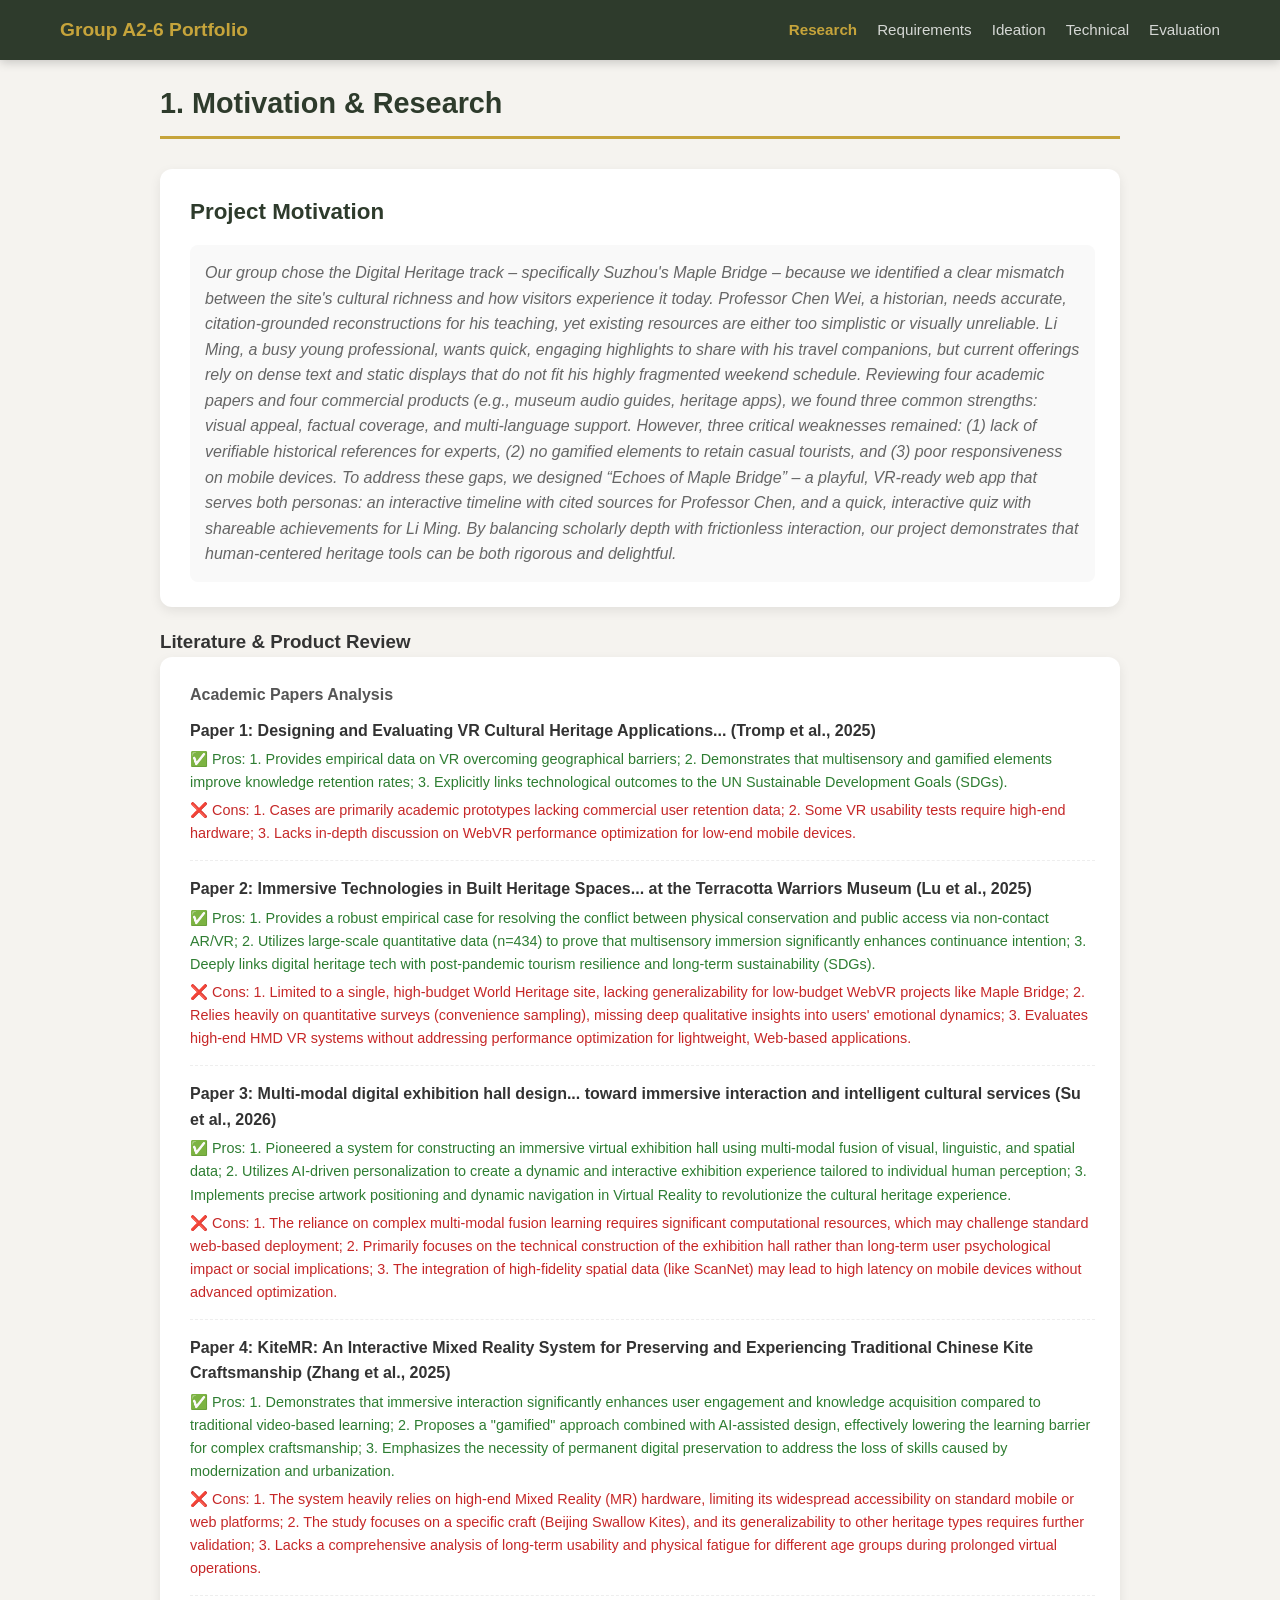
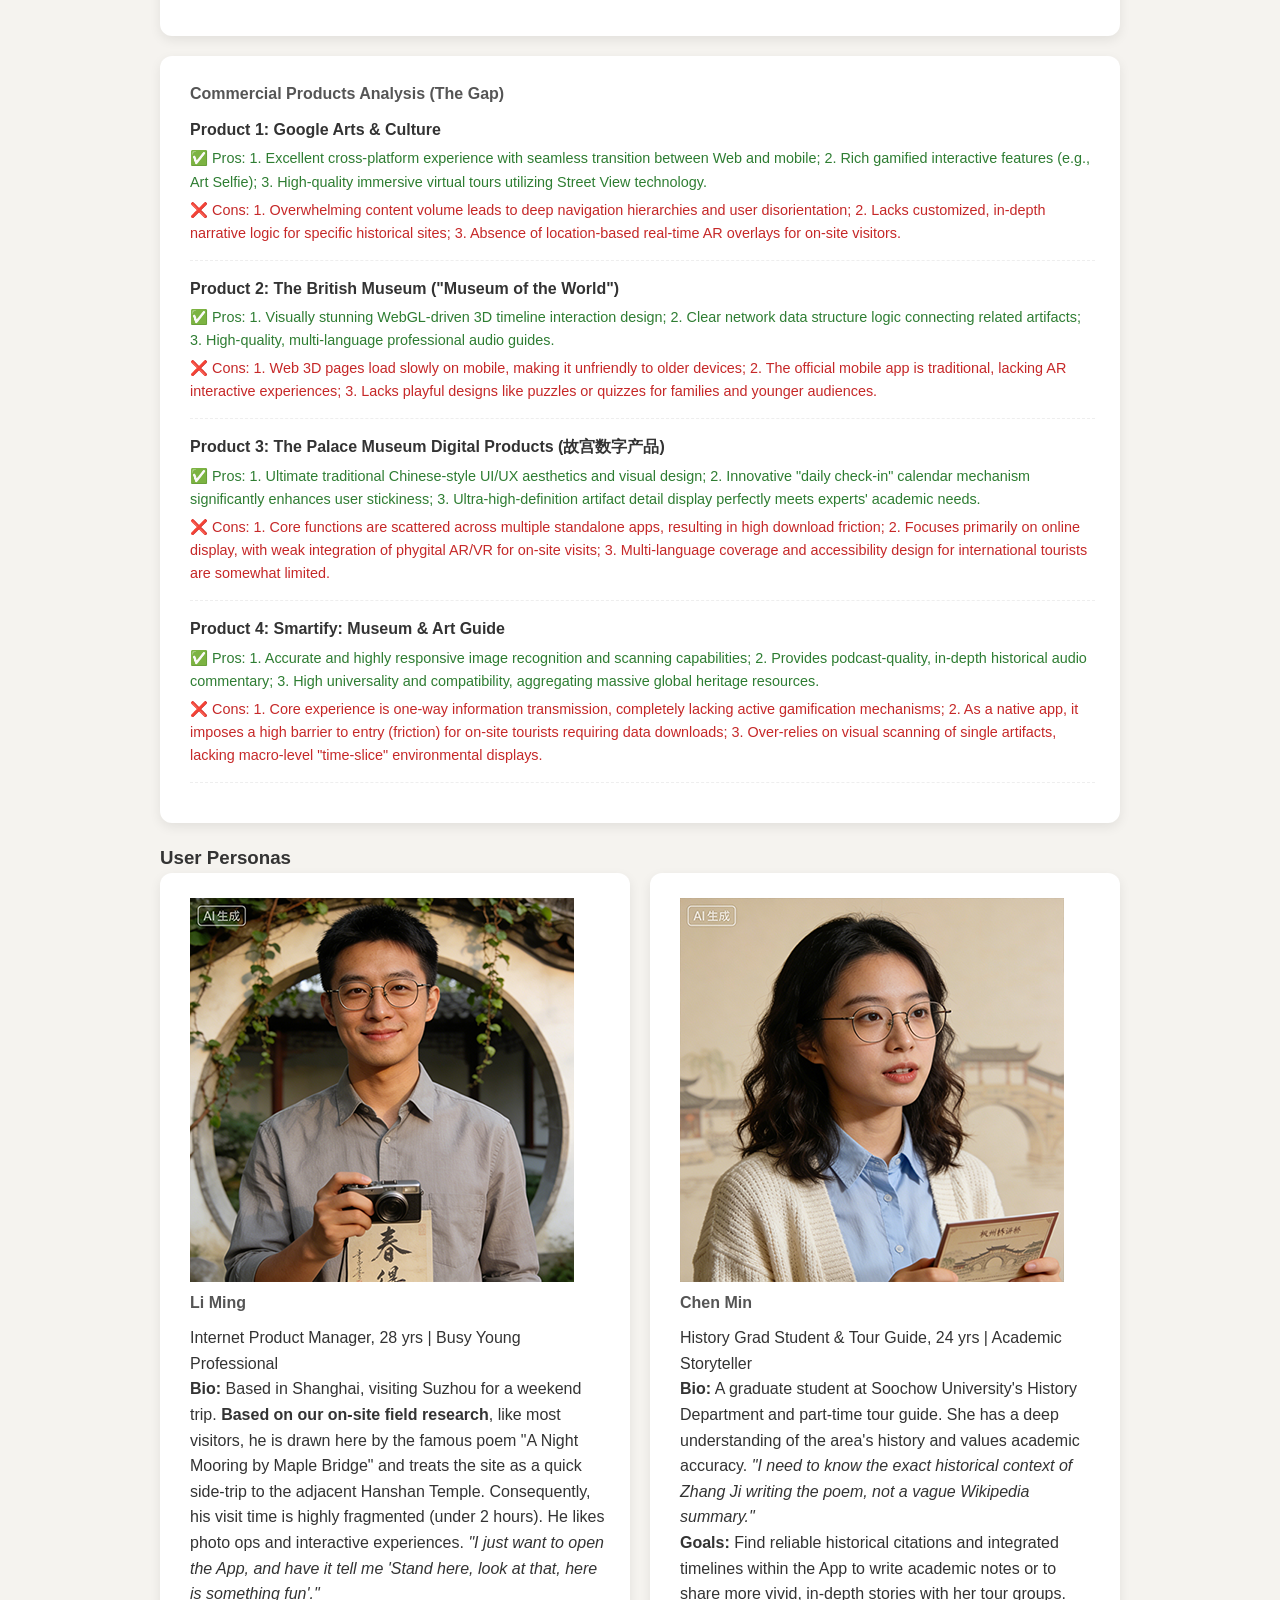
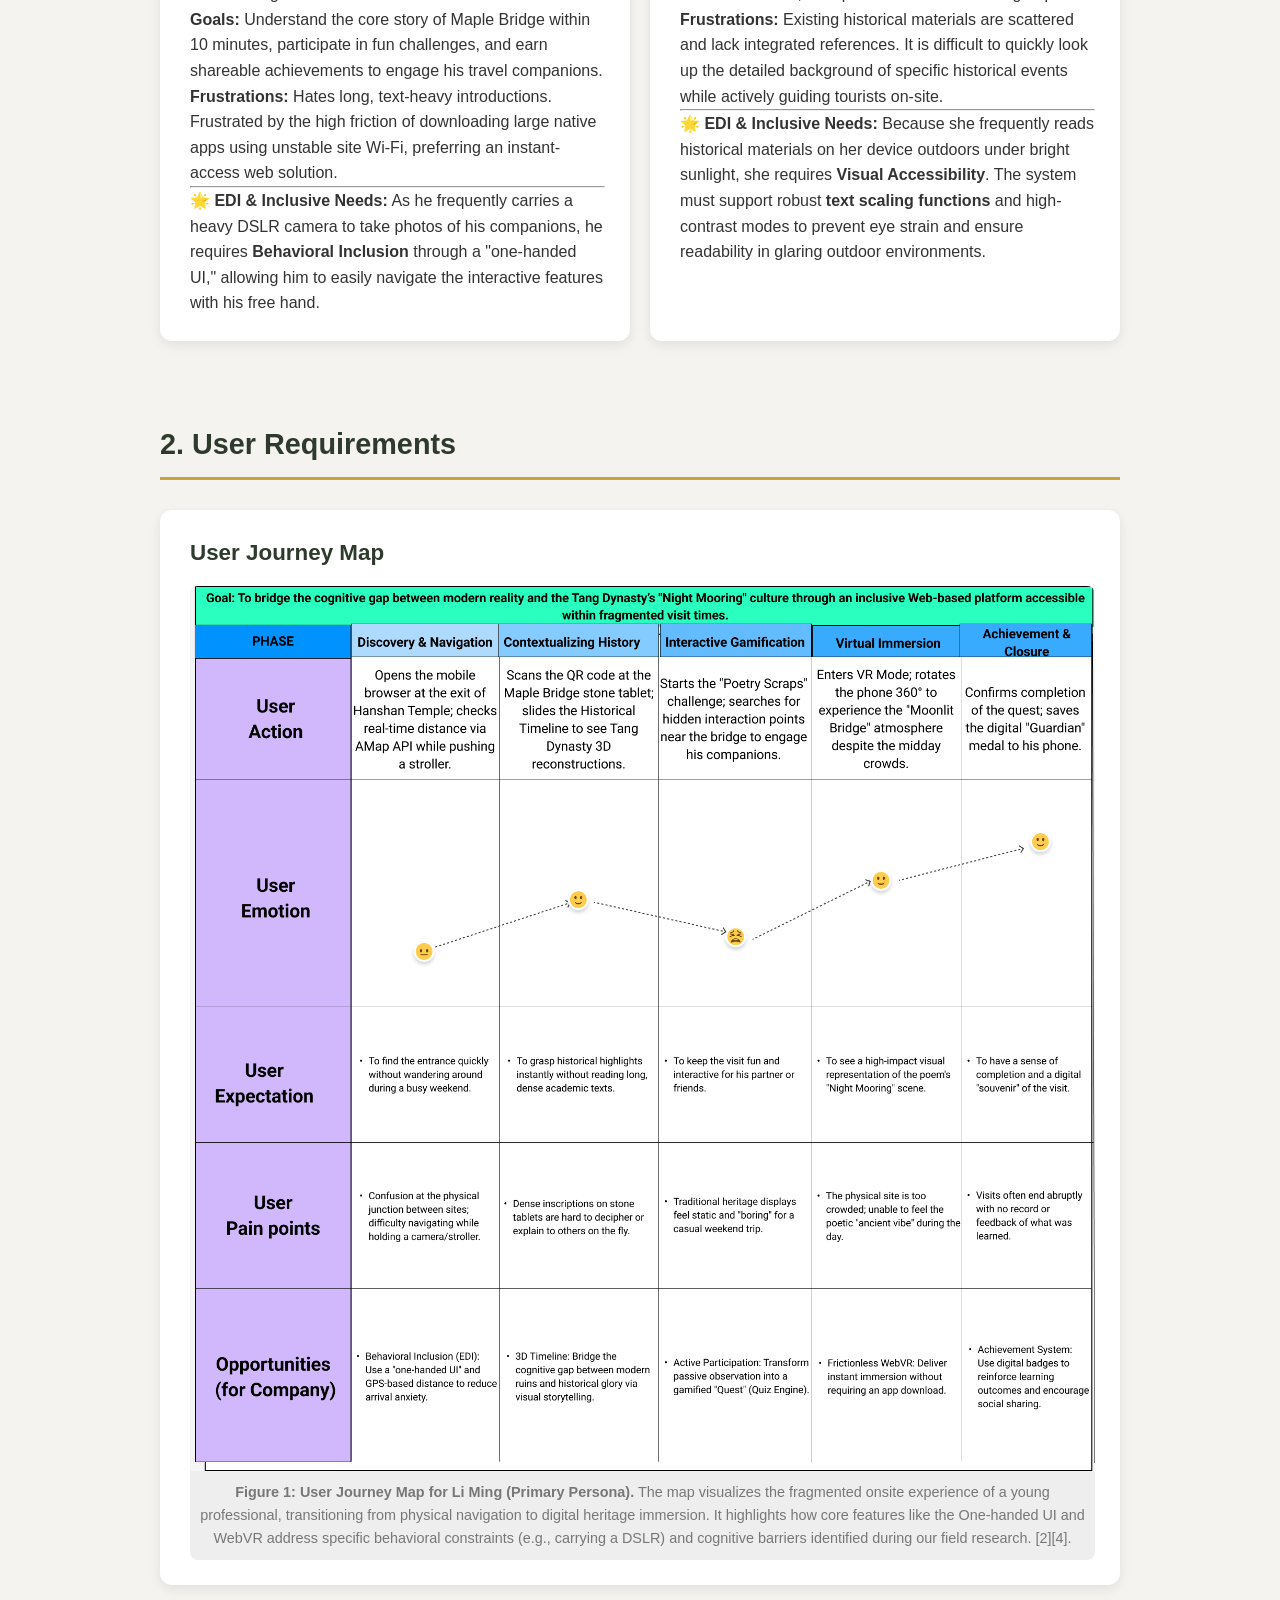
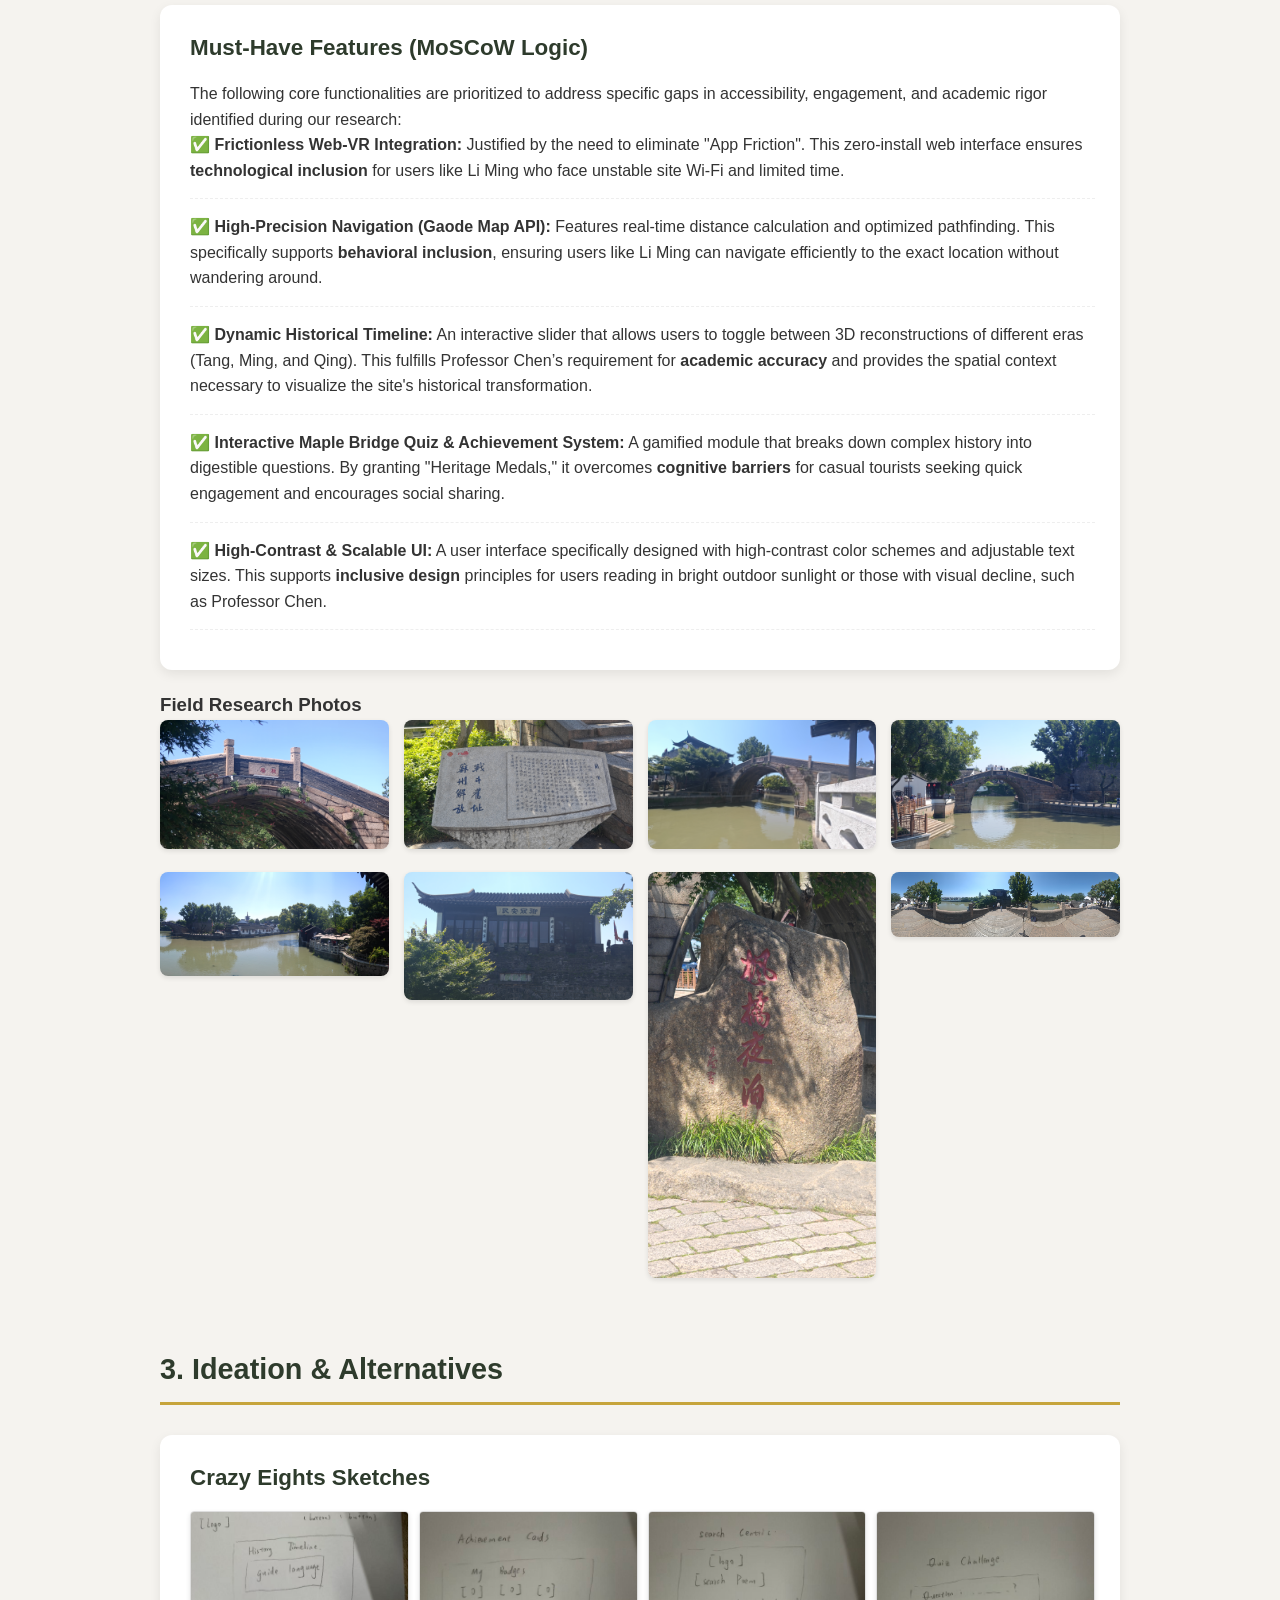
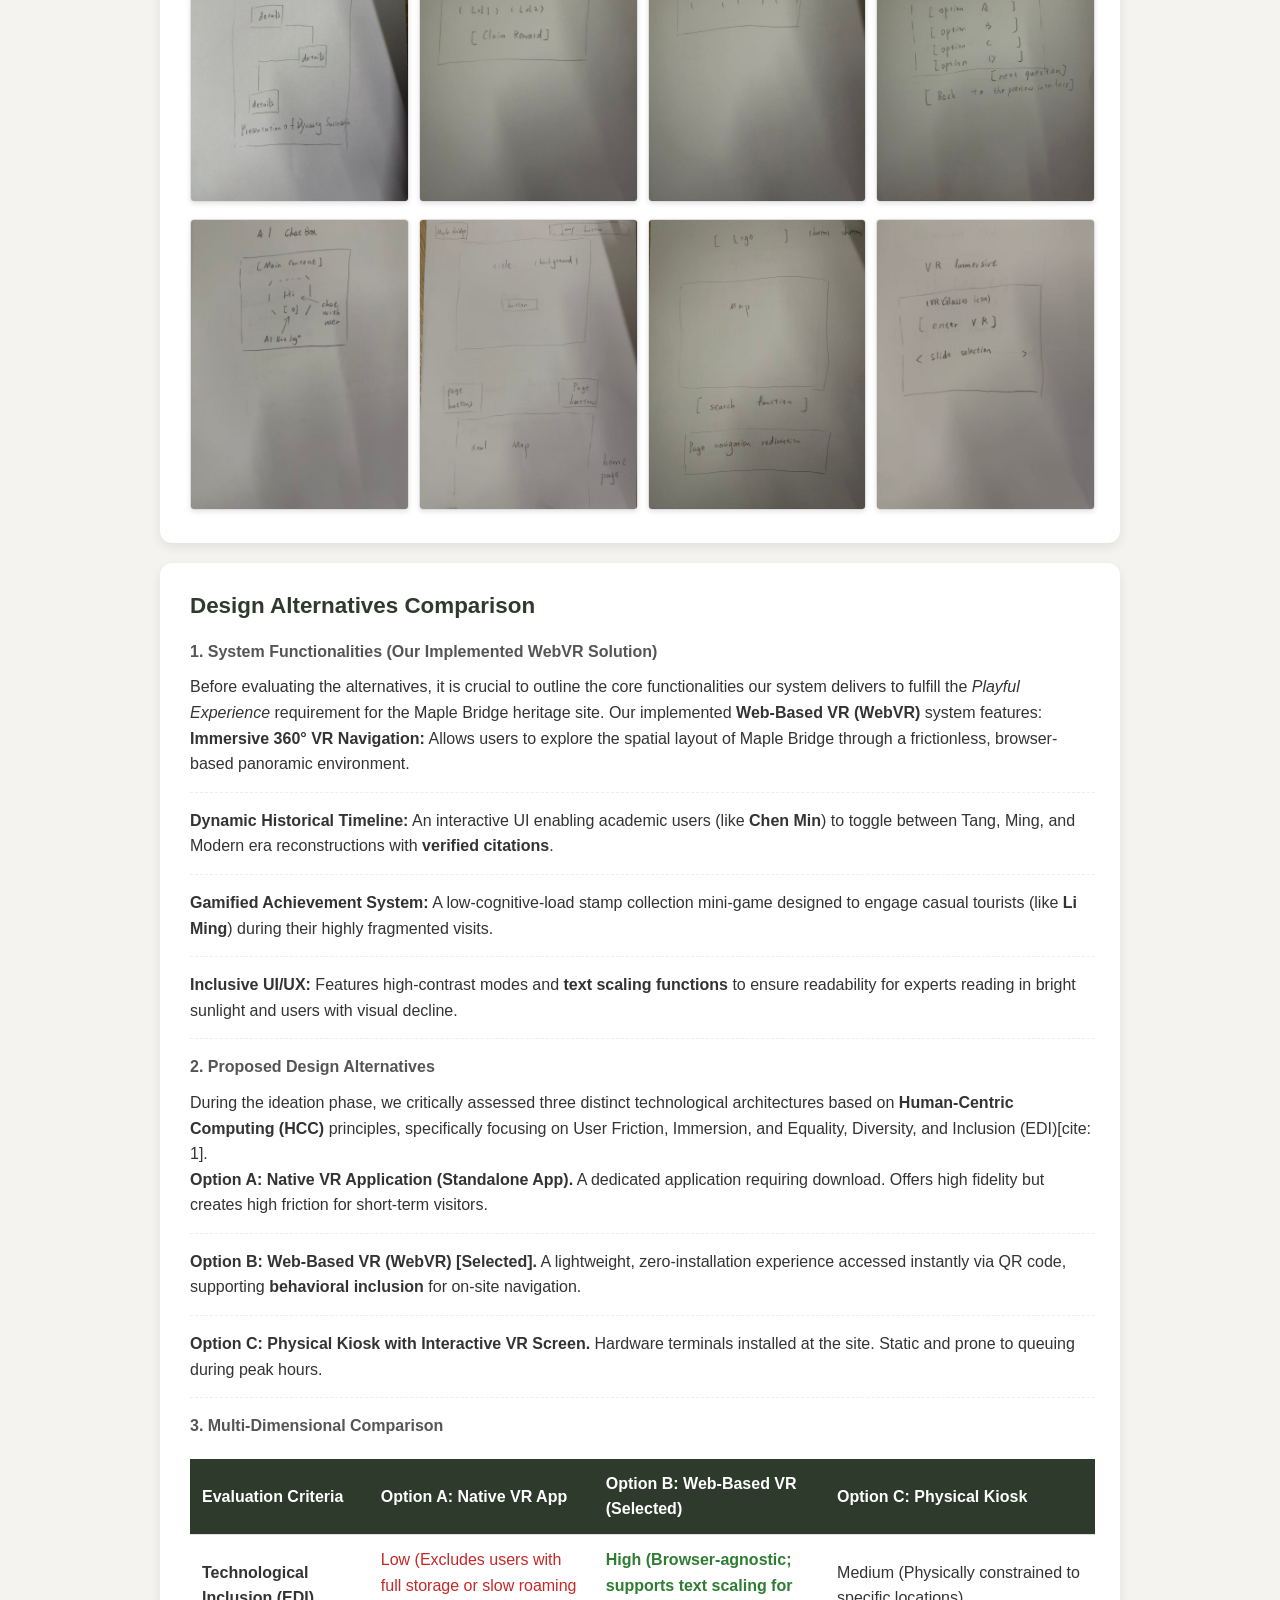
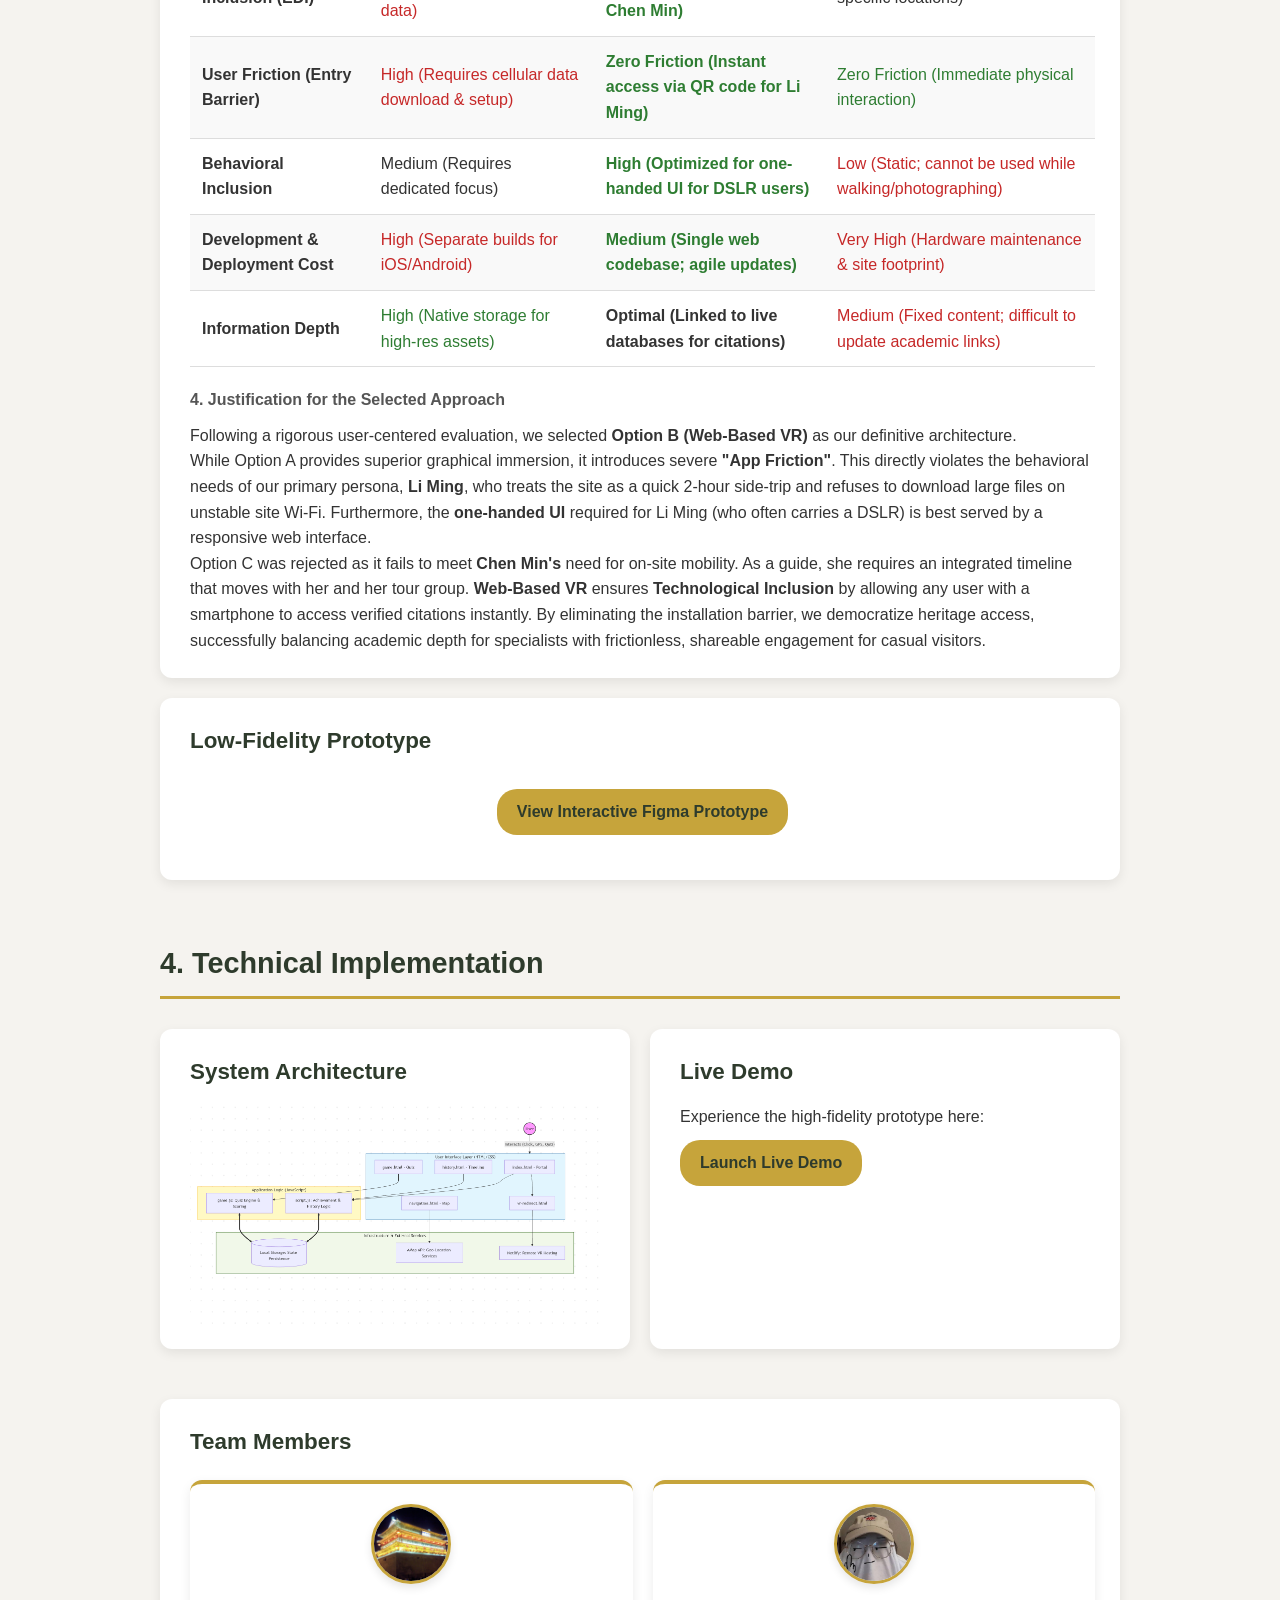
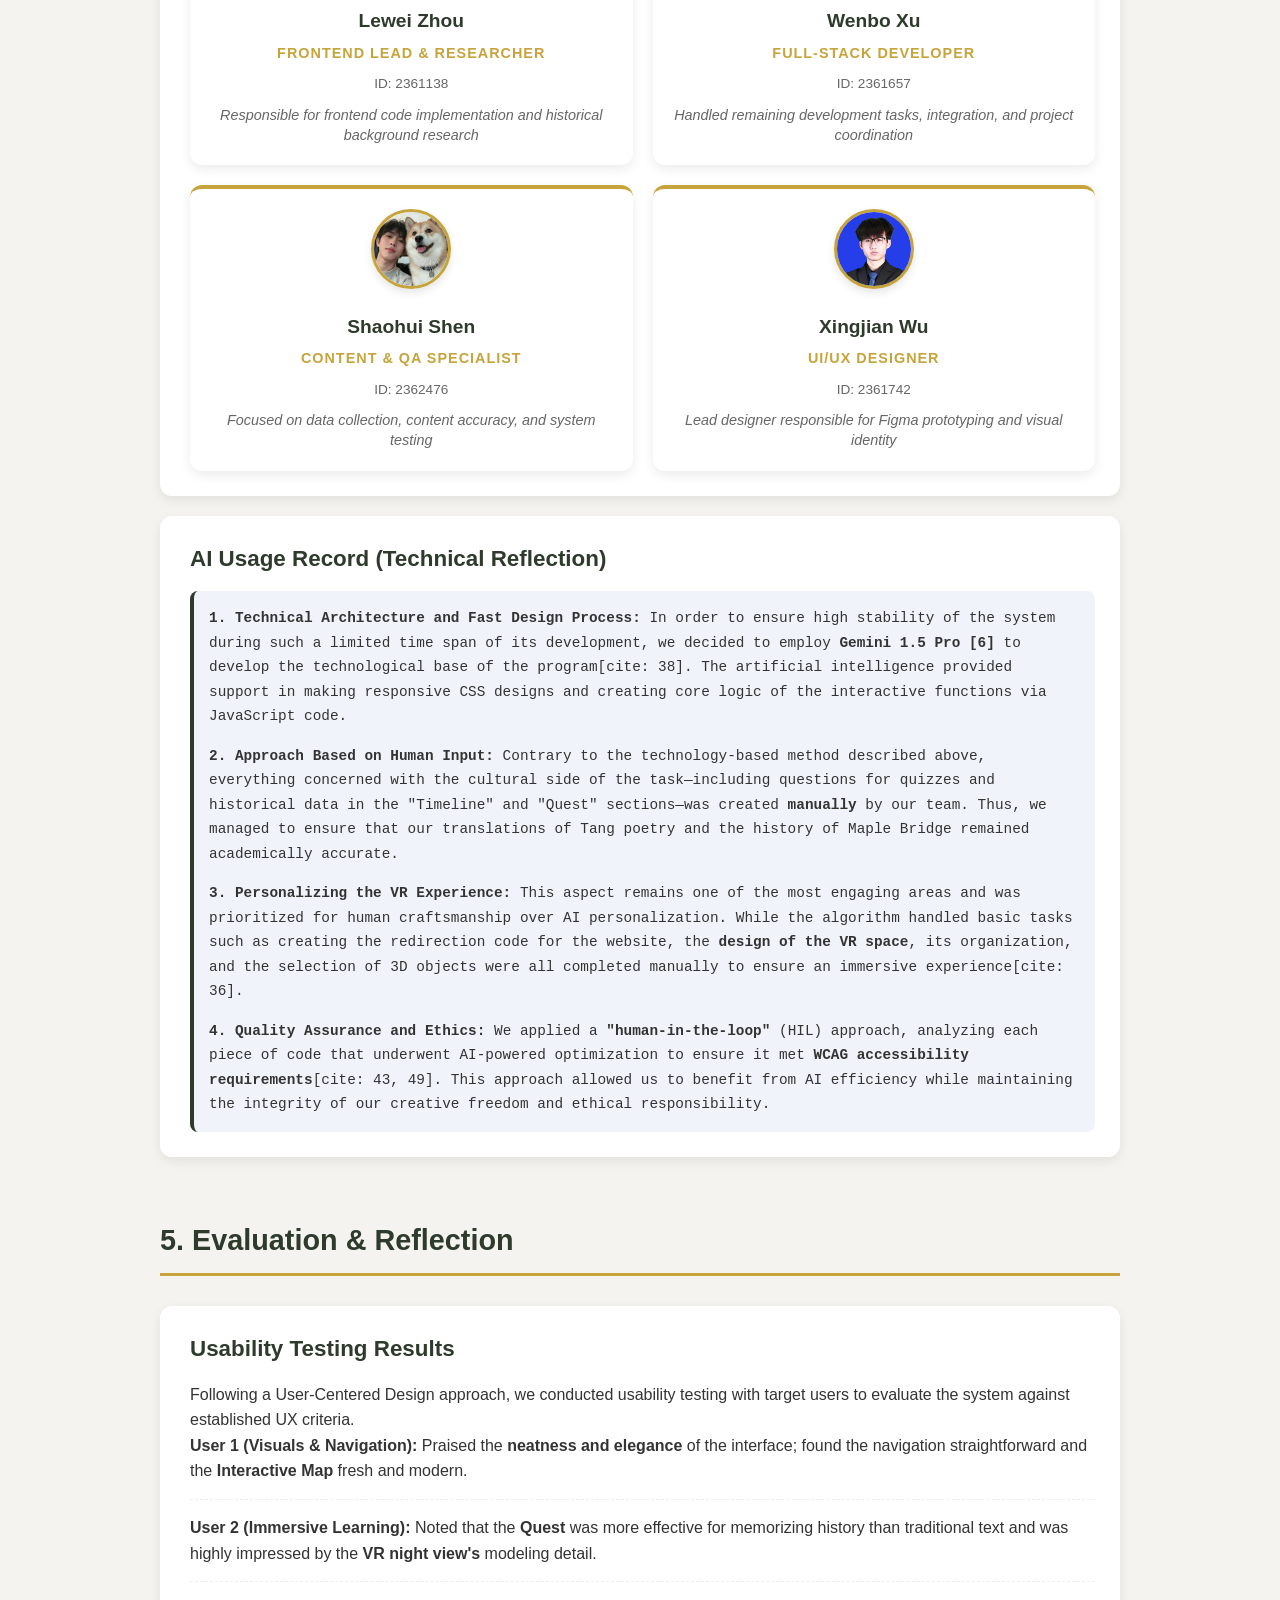
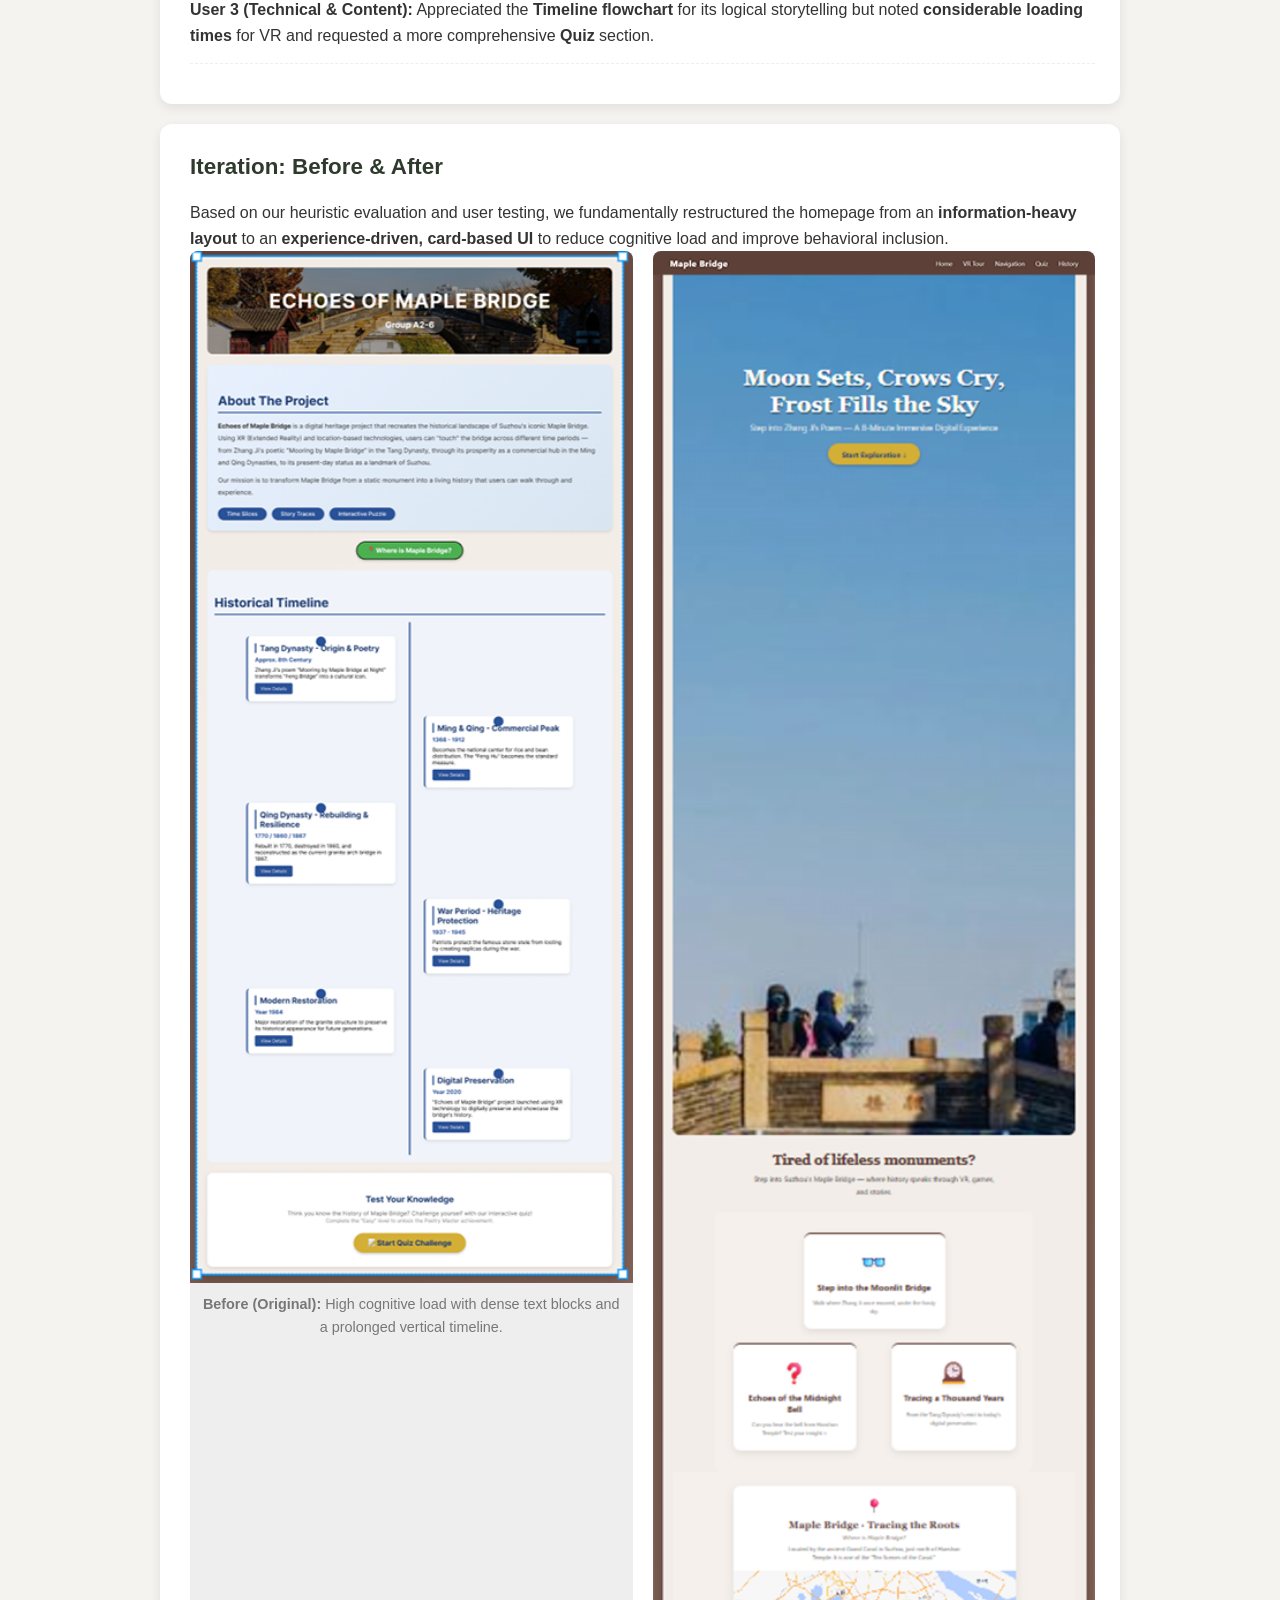
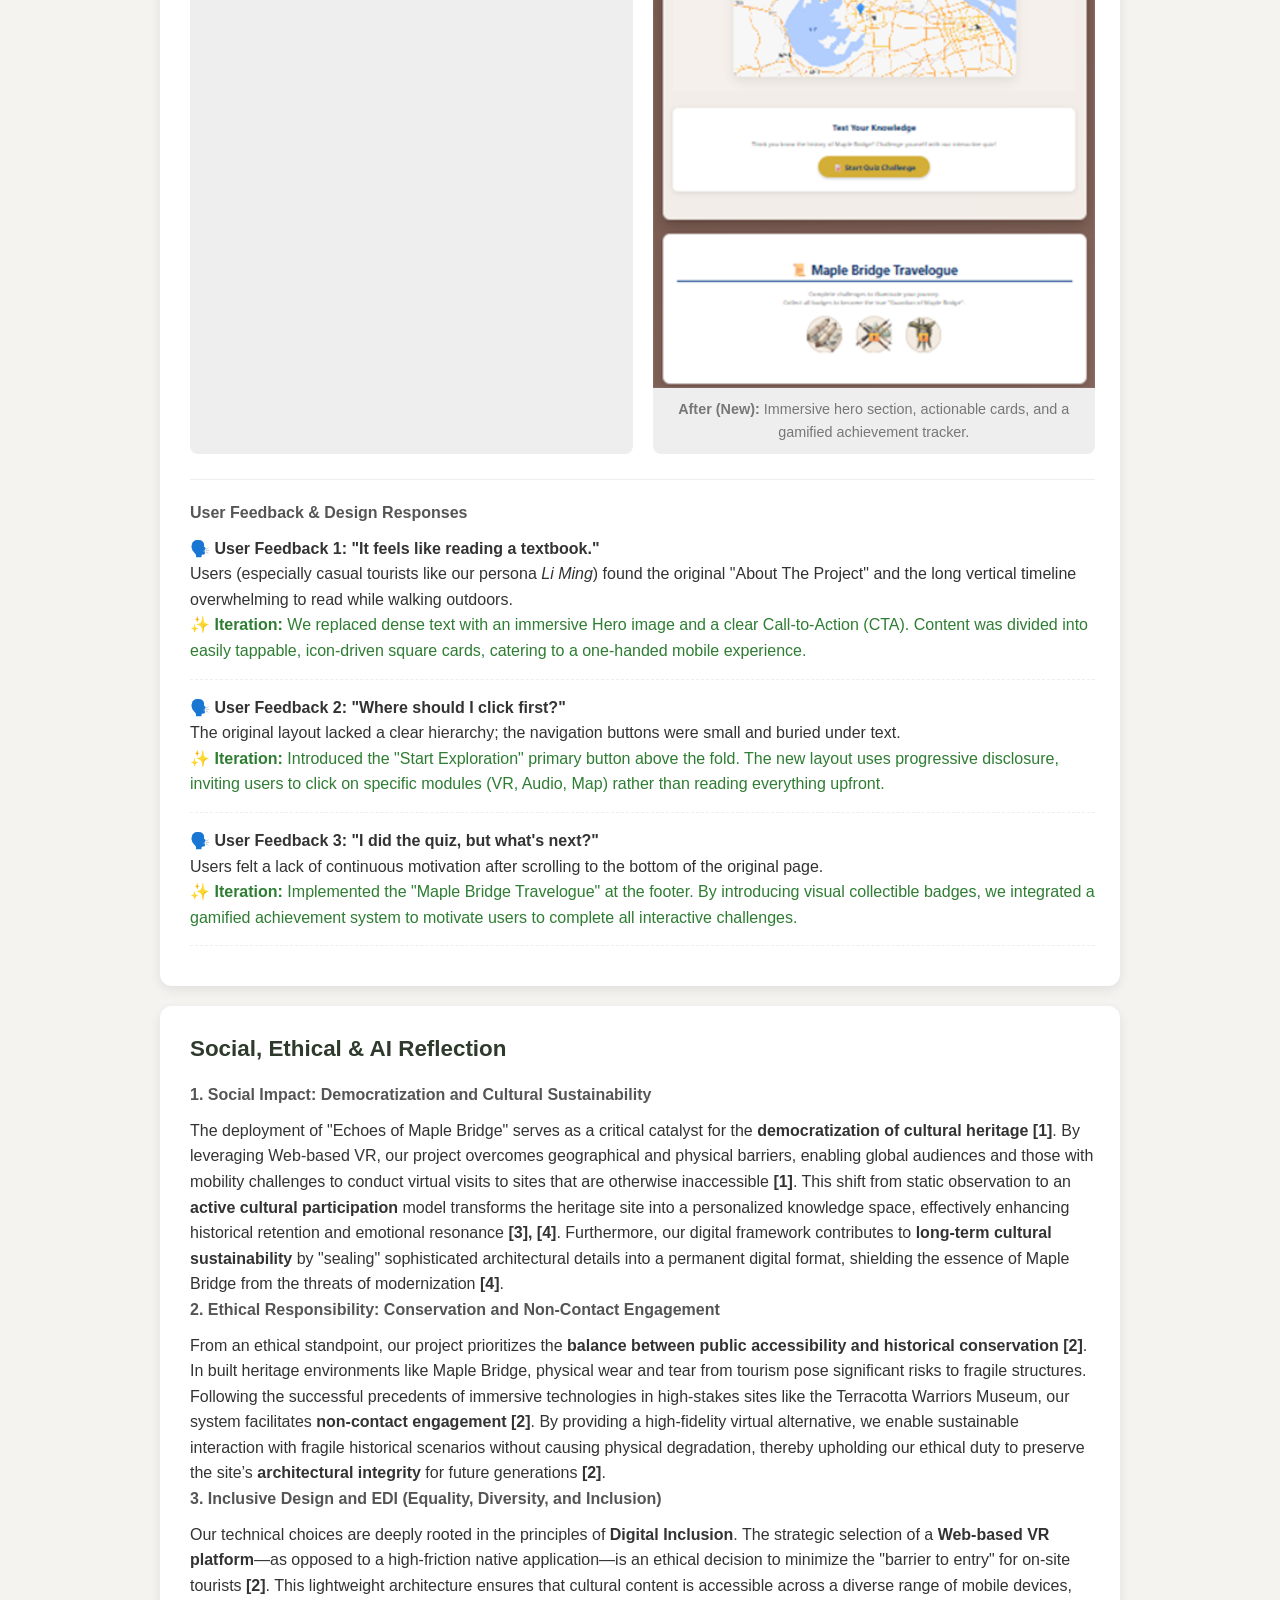
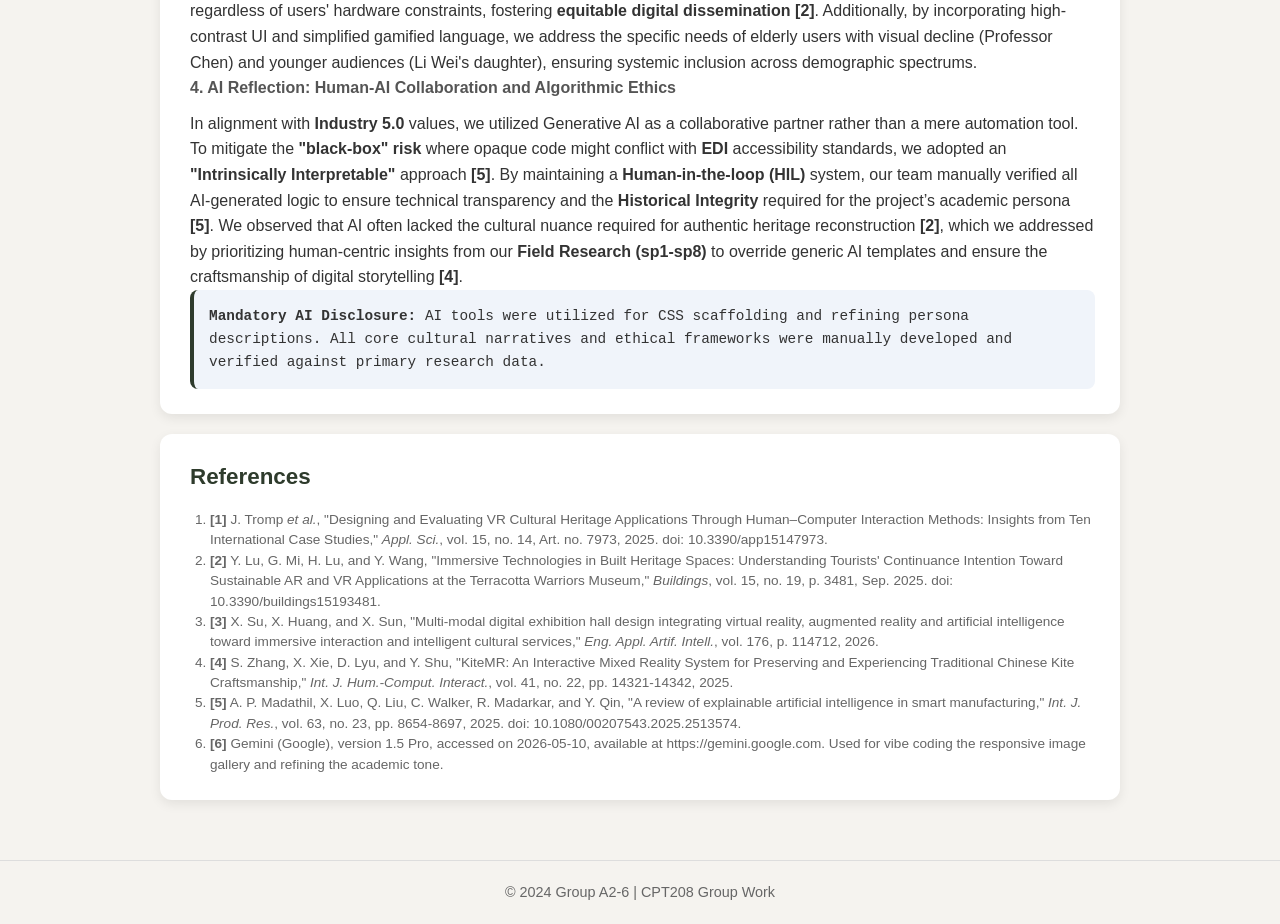
==== commit 80a596ac: "迭代" ====
--- a/index.html
+++ b/index.html
@@ -708,19 +708,42 @@
 
             <div class="card">
                 <h3>Iteration: Before & After</h3>
-                <p>Based on user feedback, we transitioned from a cluttered sidebar to a <strong>one-handed mobile
-                        UI</strong> to improve behavioral inclusion for parents managing strollers [2].</p>
+                <p>Based on our heuristic evaluation and user testing, we fundamentally restructured the homepage from an <strong>information-heavy layout</strong> to an <strong>experience-driven, card-based UI</strong> to reduce cognitive load and improve behavioral inclusion.</p>
+
                 <div class="grid-2-col">
                     <div class="iteration-img image-placeholder">
-                        <img src="https://via.placeholder.com/400x250?text=Initial+UI:+Complex+Sidebar"
-                            alt="Before: Cluttered interface with heavy text">
-                        <p class="caption">Initial UI: High cognitive load with complex navigation.</p>
+                        <img src="images/original.png"
+                             alt="Before: Text-heavy interface with a long vertical timeline"
+                             class="enlarge-img">
+                        <p class="caption"><strong>Before (Original):</strong> High cognitive load with dense text blocks and a prolonged vertical timeline.</p>
                     </div>
                     <div class="iteration-img image-placeholder">
-                        <img src="https://via.placeholder.com/400x250?text=Final+UI:+Clean+Card+Layout"
-                            alt="After: Clean card-based layout for mobile use">
-                        <p class="caption">Final UI: Optimized card layout for better mobile accessibility.</p>
-                    </div>
+                        <img src="images/new.png"
+                             alt="After: Immersive hero image and card-based modular layout"
+                             class="enlarge-img">
+                        <p class="caption"><strong>After (New):</strong> Immersive hero section, actionable cards, and a gamified achievement tracker.</p>
+                    </div>
+                </div>
+
+                <div class="iteration-description" style="margin-top: 25px; padding-top: 20px; border-top: 1px solid #eee;">
+                    <h4>User Feedback & Design Responses</h4>
+                    <ul class="review-list">
+                        <li>
+                            <strong>🗣️ User Feedback 1: "It feels like reading a textbook."</strong><br>
+                            Users (especially casual tourists like our persona <em>Li Ming</em>) found the original "About The Project" and the long vertical timeline overwhelming to read while walking outdoors. <br>
+                            <span class="pros">✨ <strong>Iteration:</strong> We replaced dense text with an immersive Hero image and a clear Call-to-Action (CTA). Content was divided into easily tappable, icon-driven square cards, catering to a one-handed mobile experience.</span>
+                        </li>
+                        <li>
+                            <strong>🗣️ User Feedback 2: "Where should I click first?"</strong><br>
+                            The original layout lacked a clear hierarchy; the navigation buttons were small and buried under text.<br>
+                            <span class="pros">✨ <strong>Iteration:</strong> Introduced the "Start Exploration" primary button above the fold. The new layout uses progressive disclosure, inviting users to click on specific modules (VR, Audio, Map) rather than reading everything upfront.</span>
+                        </li>
+                        <li>
+                            <strong>🗣️ User Feedback 3: "I did the quiz, but what's next?"</strong><br>
+                            Users felt a lack of continuous motivation after scrolling to the bottom of the original page.<br>
+                            <span class="pros">✨ <strong>Iteration:</strong> Implemented the "Maple Bridge Travelogue" at the footer. By introducing visual collectible badges, we integrated a gamified achievement system to motivate users to complete all interactive challenges.</span>
+                        </li>
+                    </ul>
                 </div>
             </div>
 
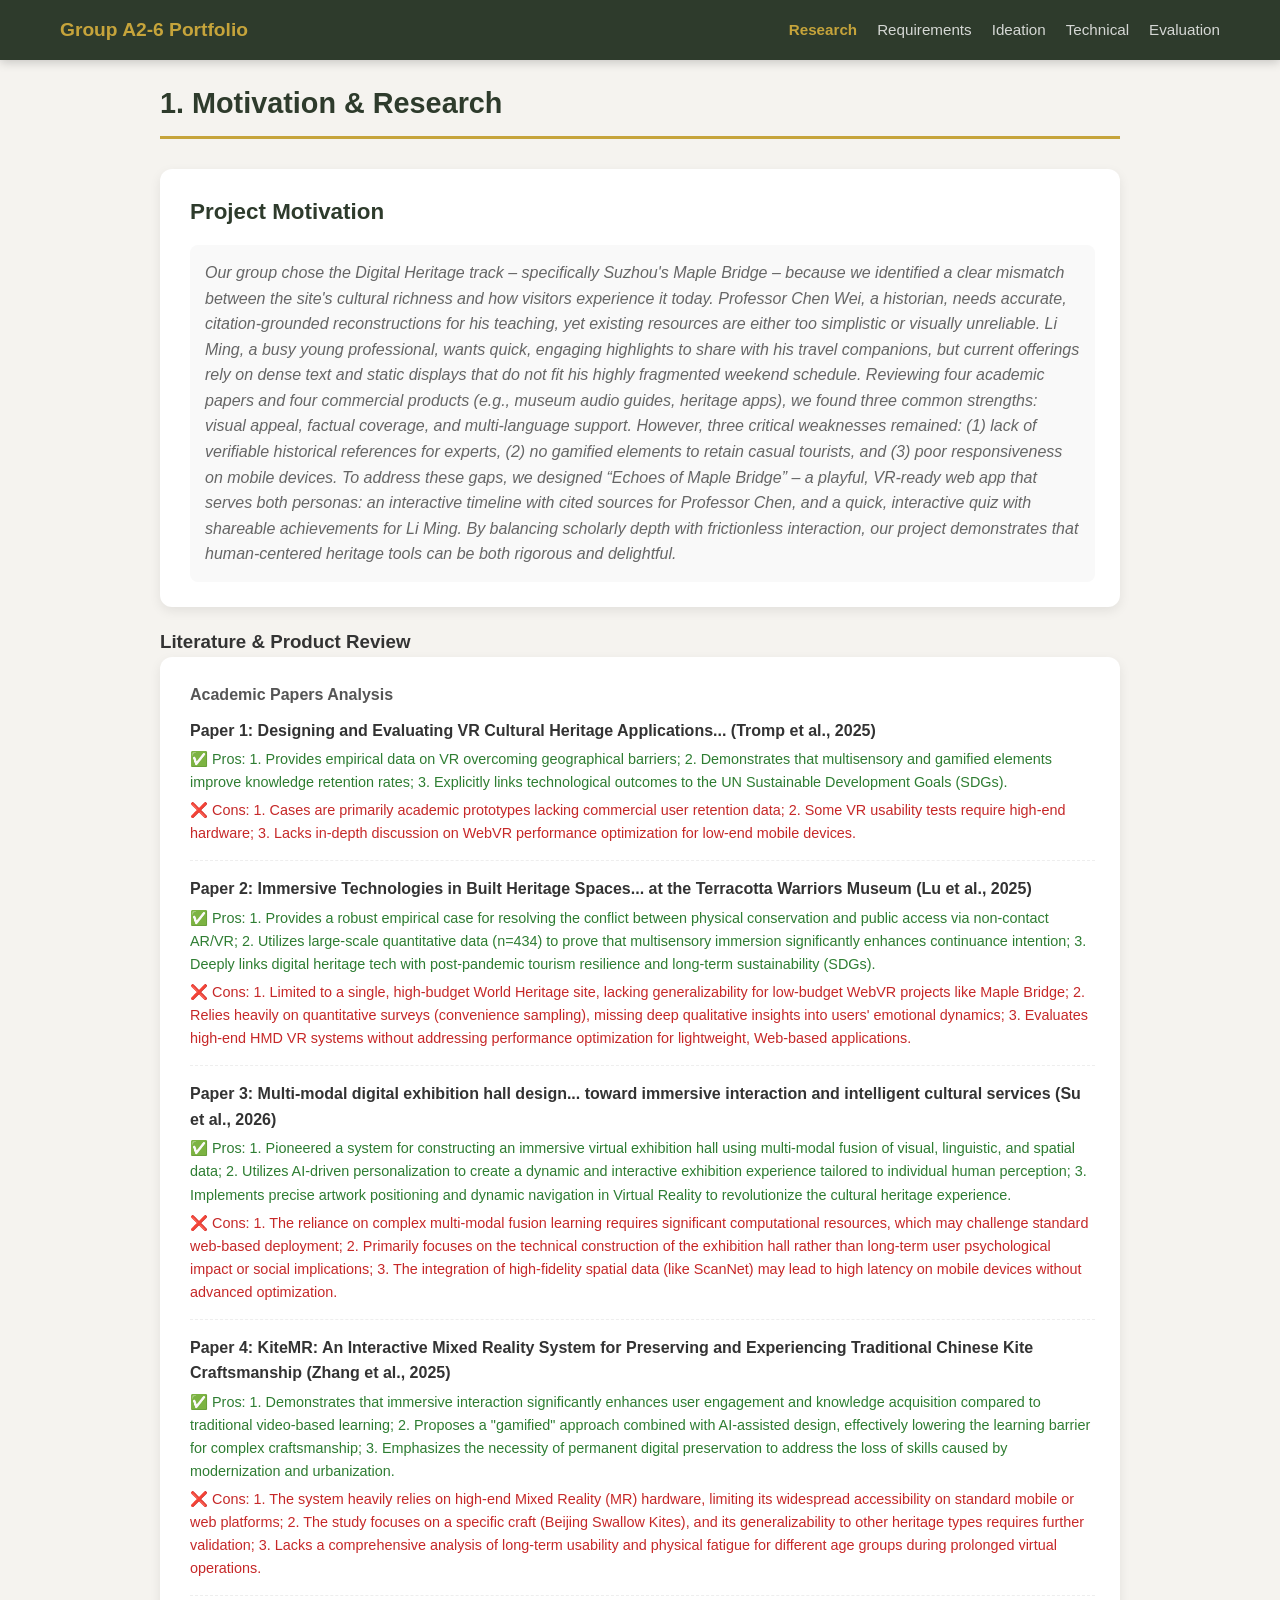
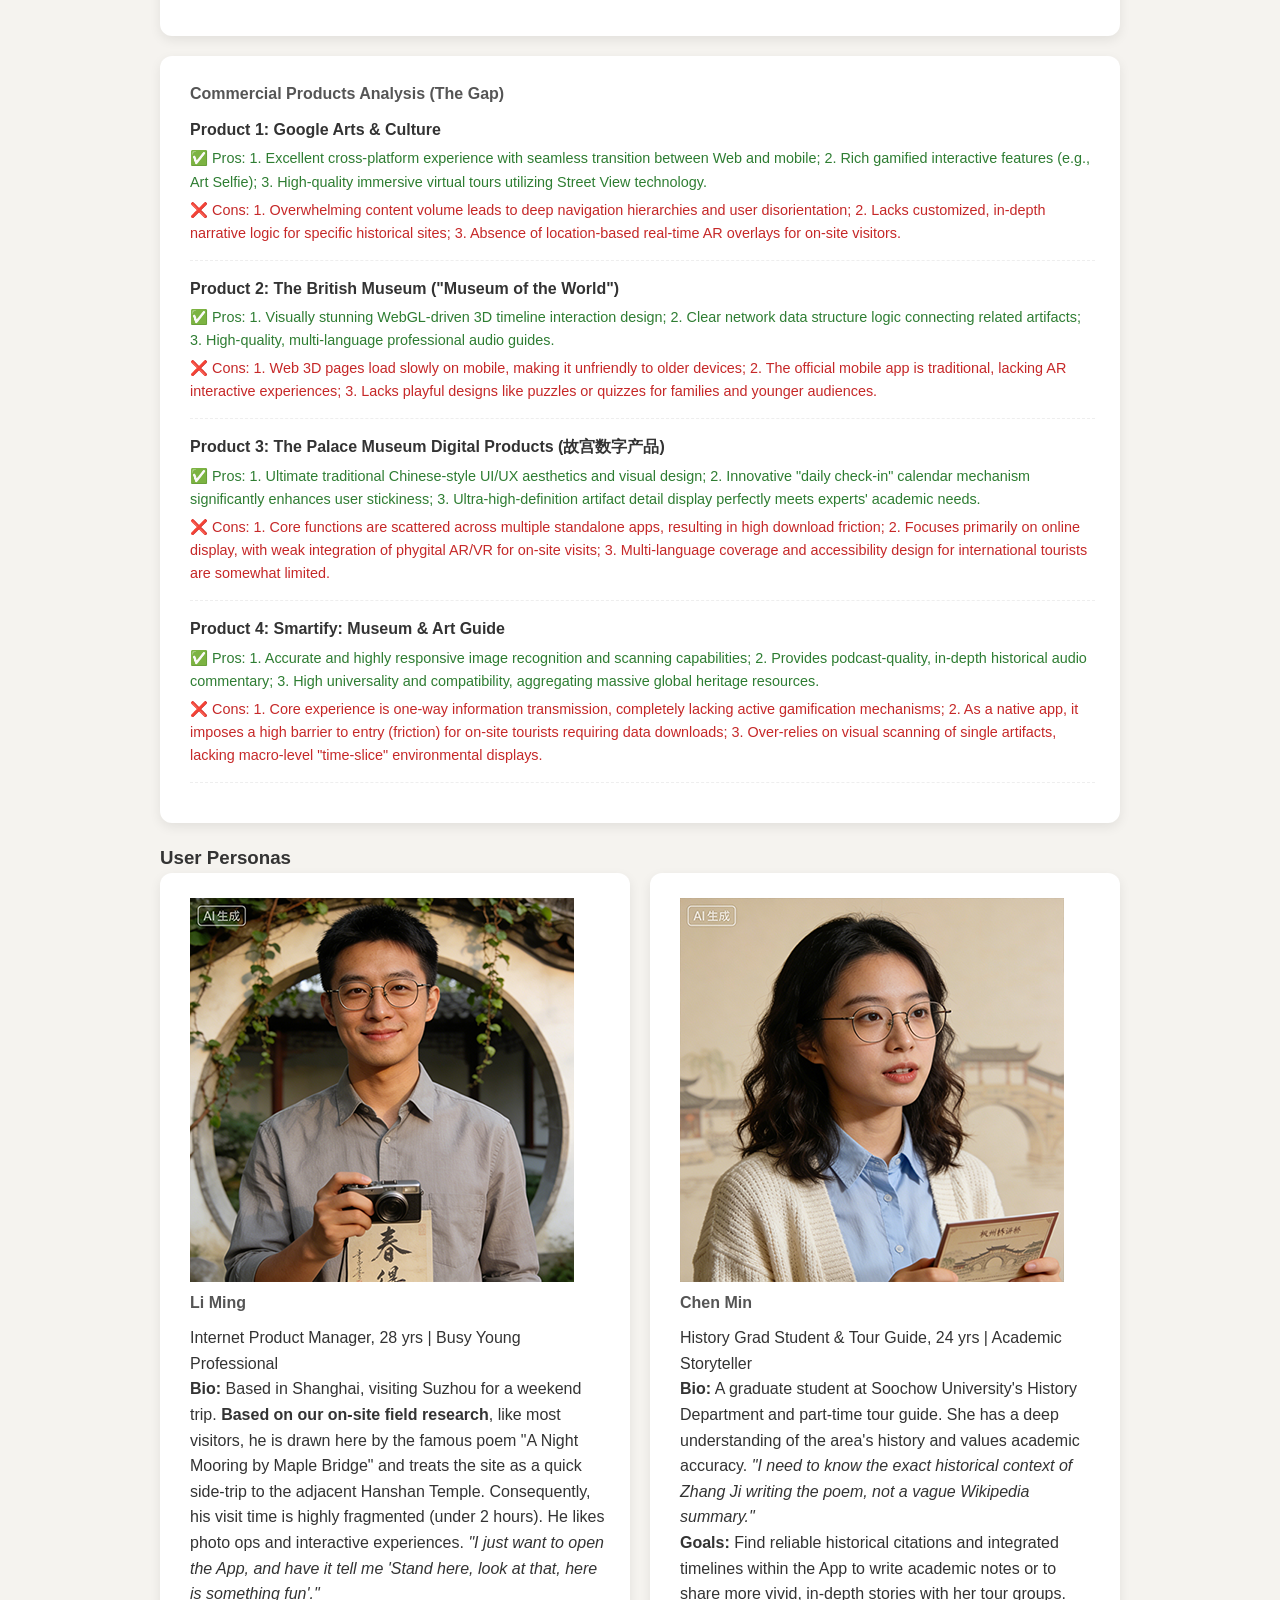
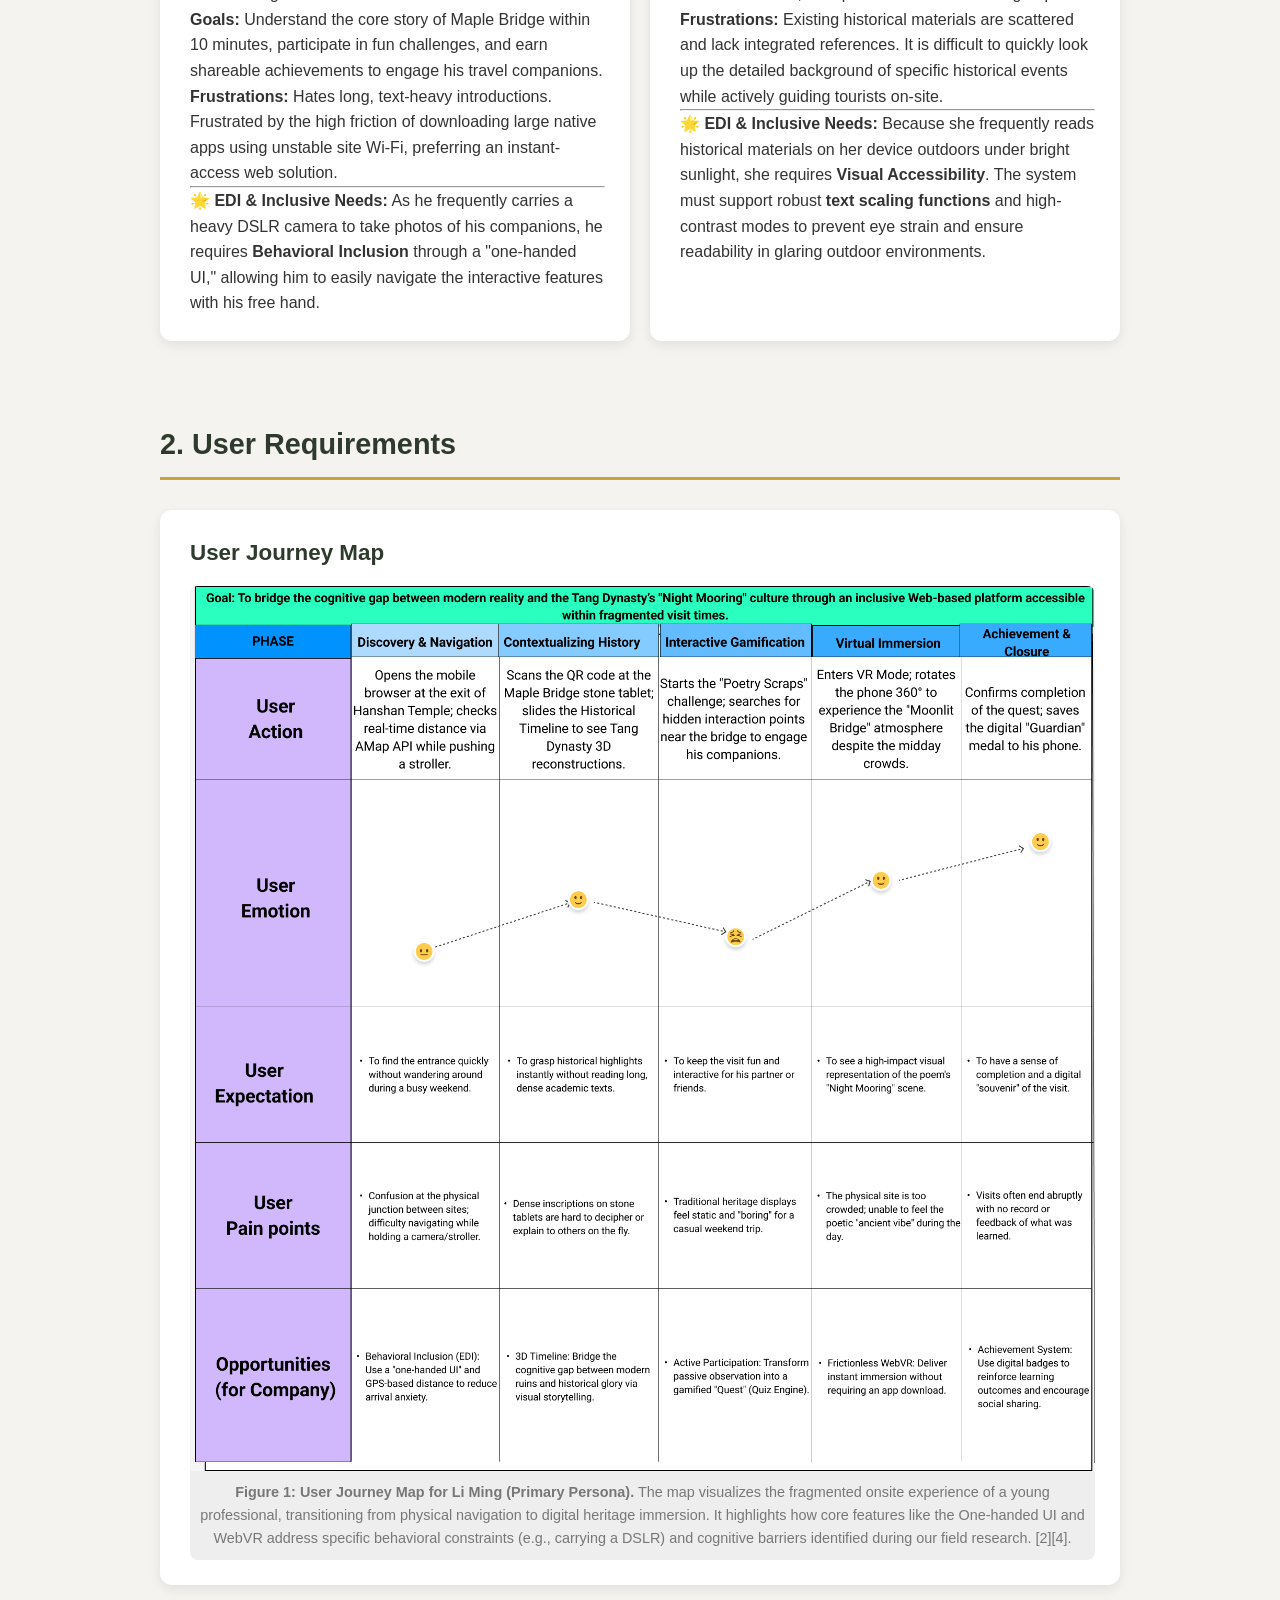
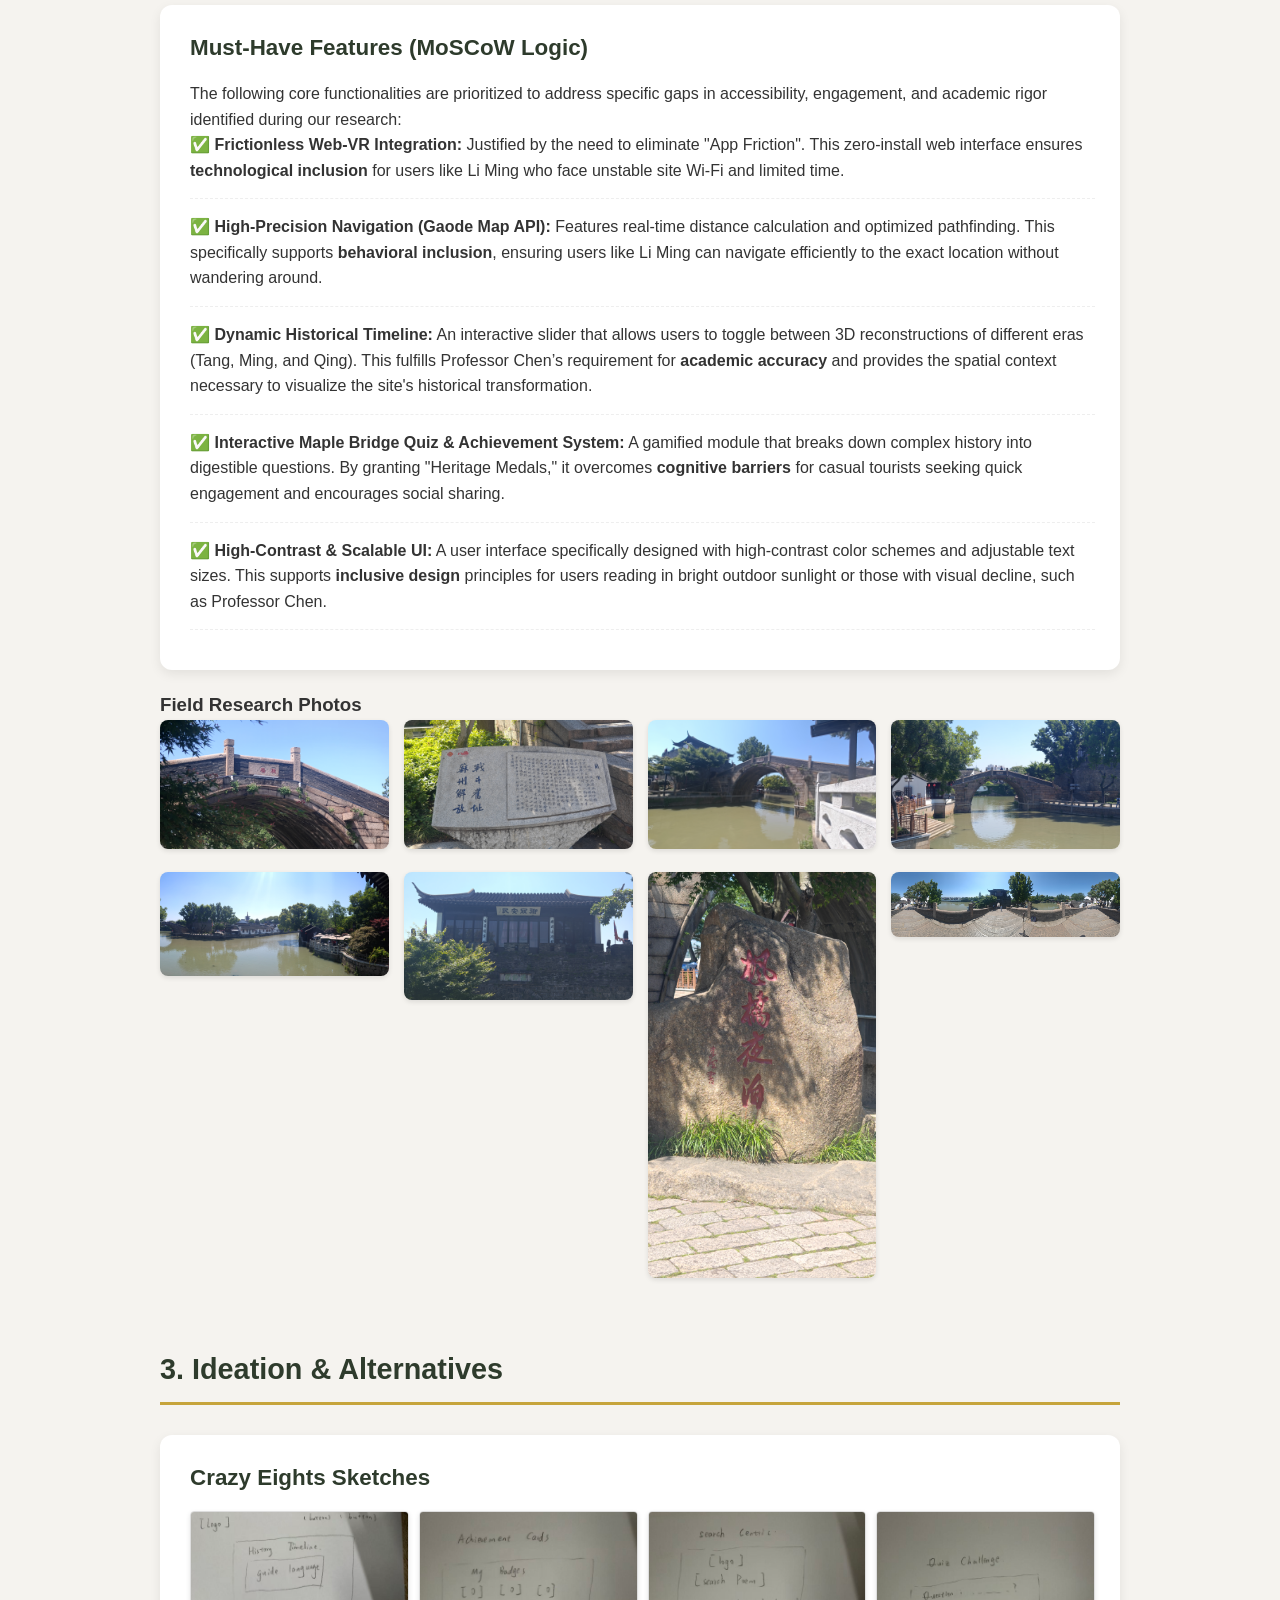
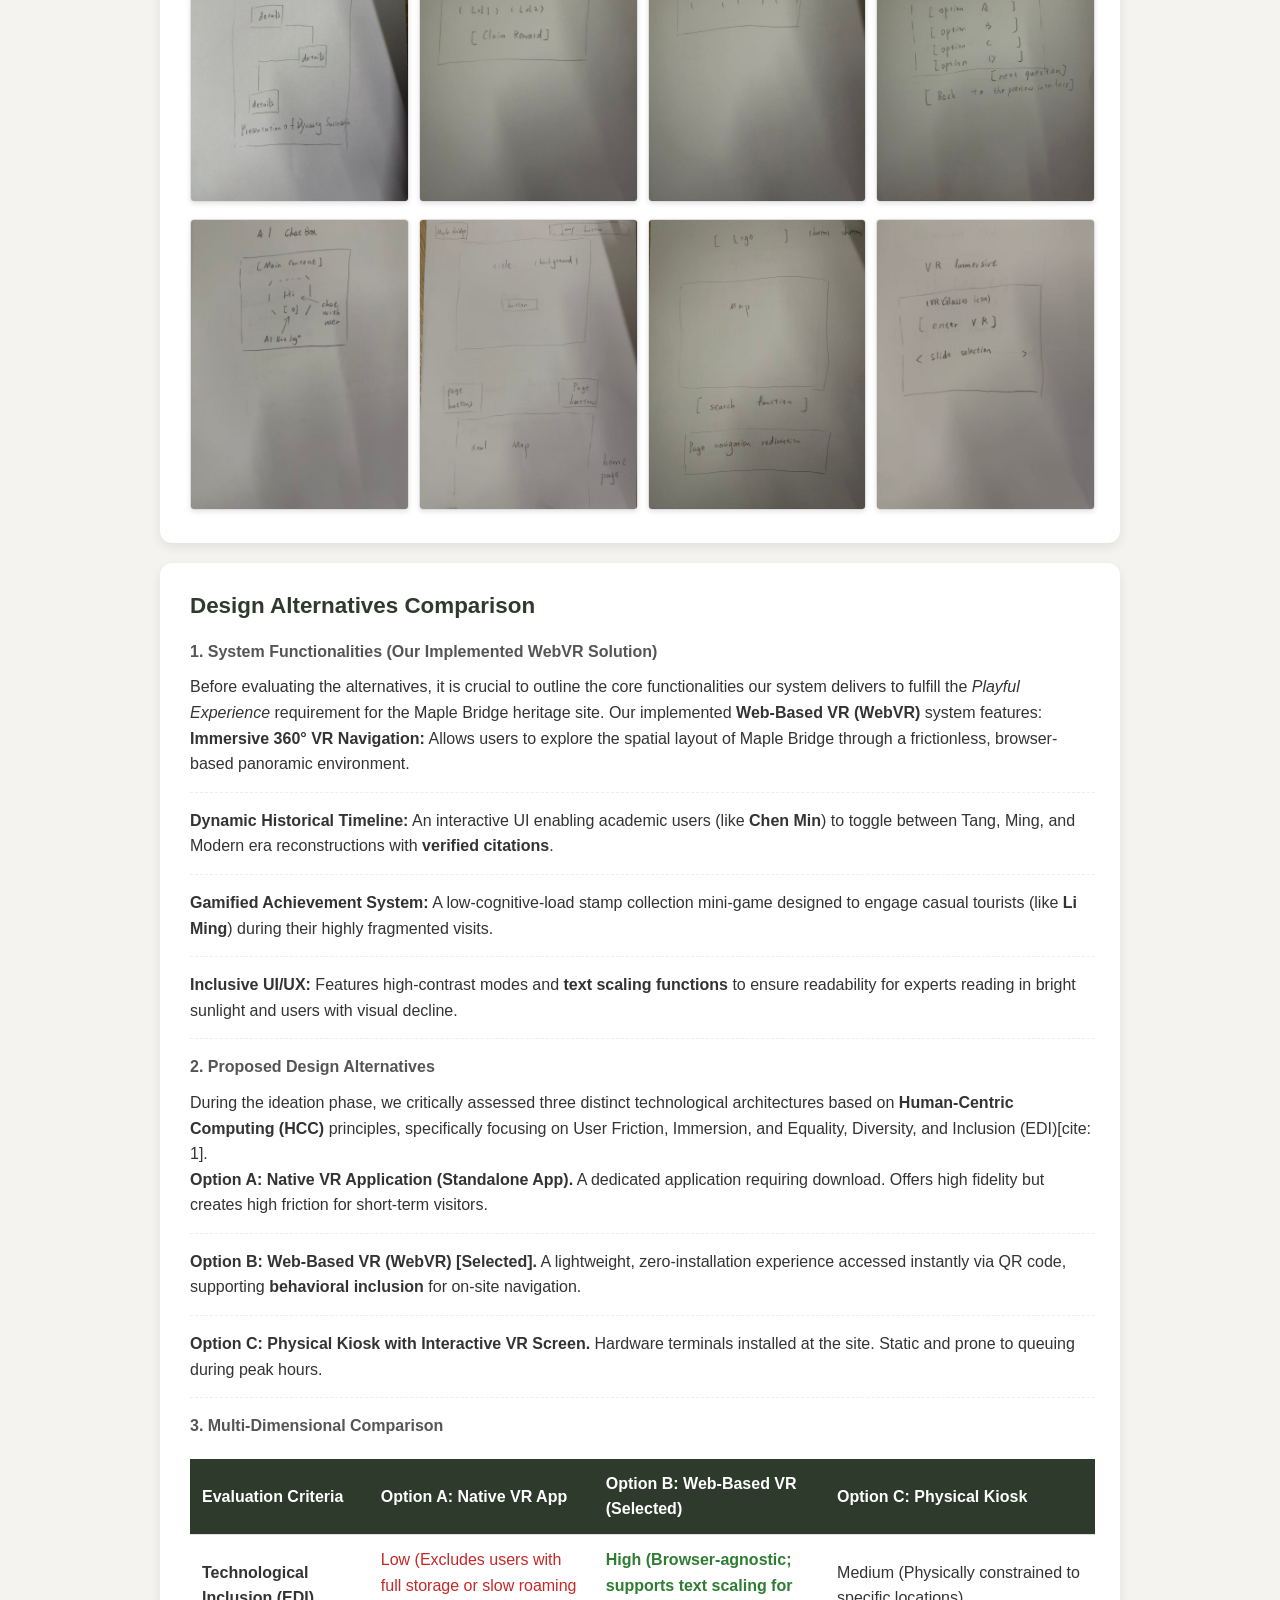
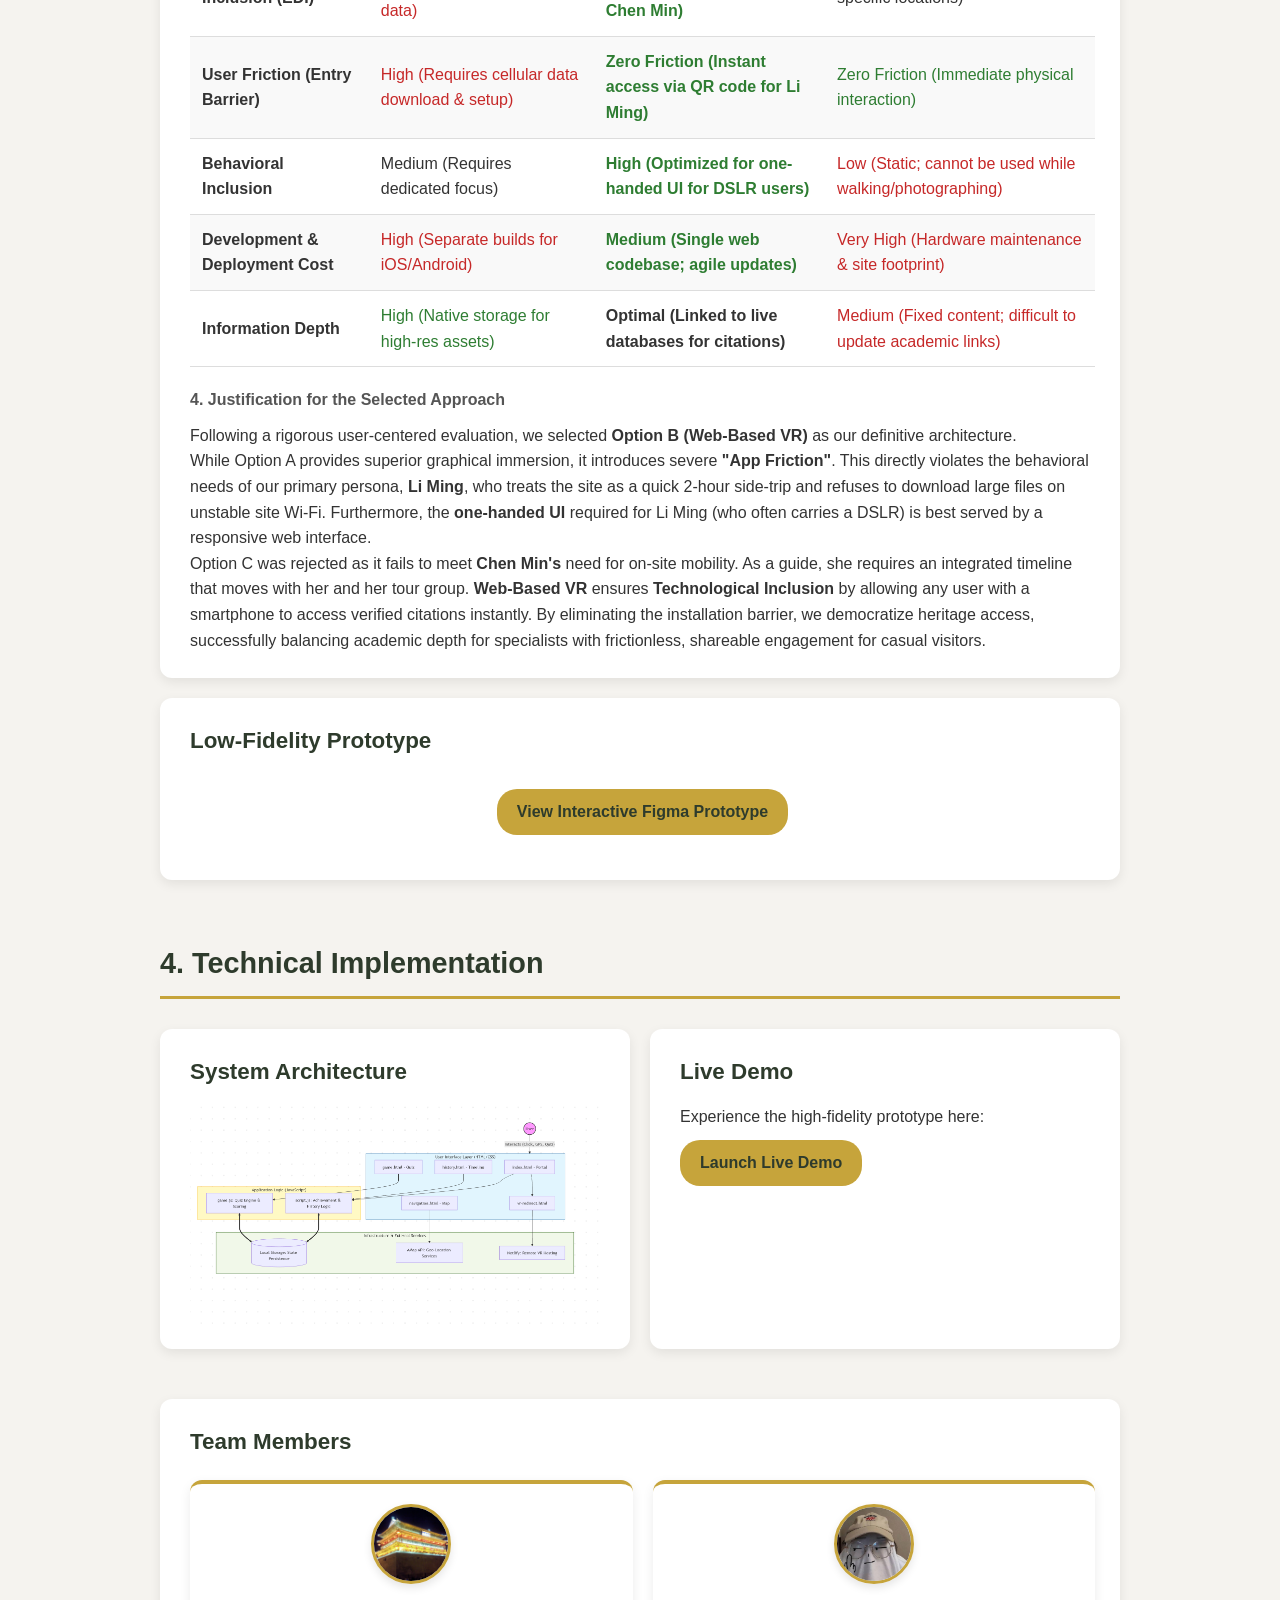
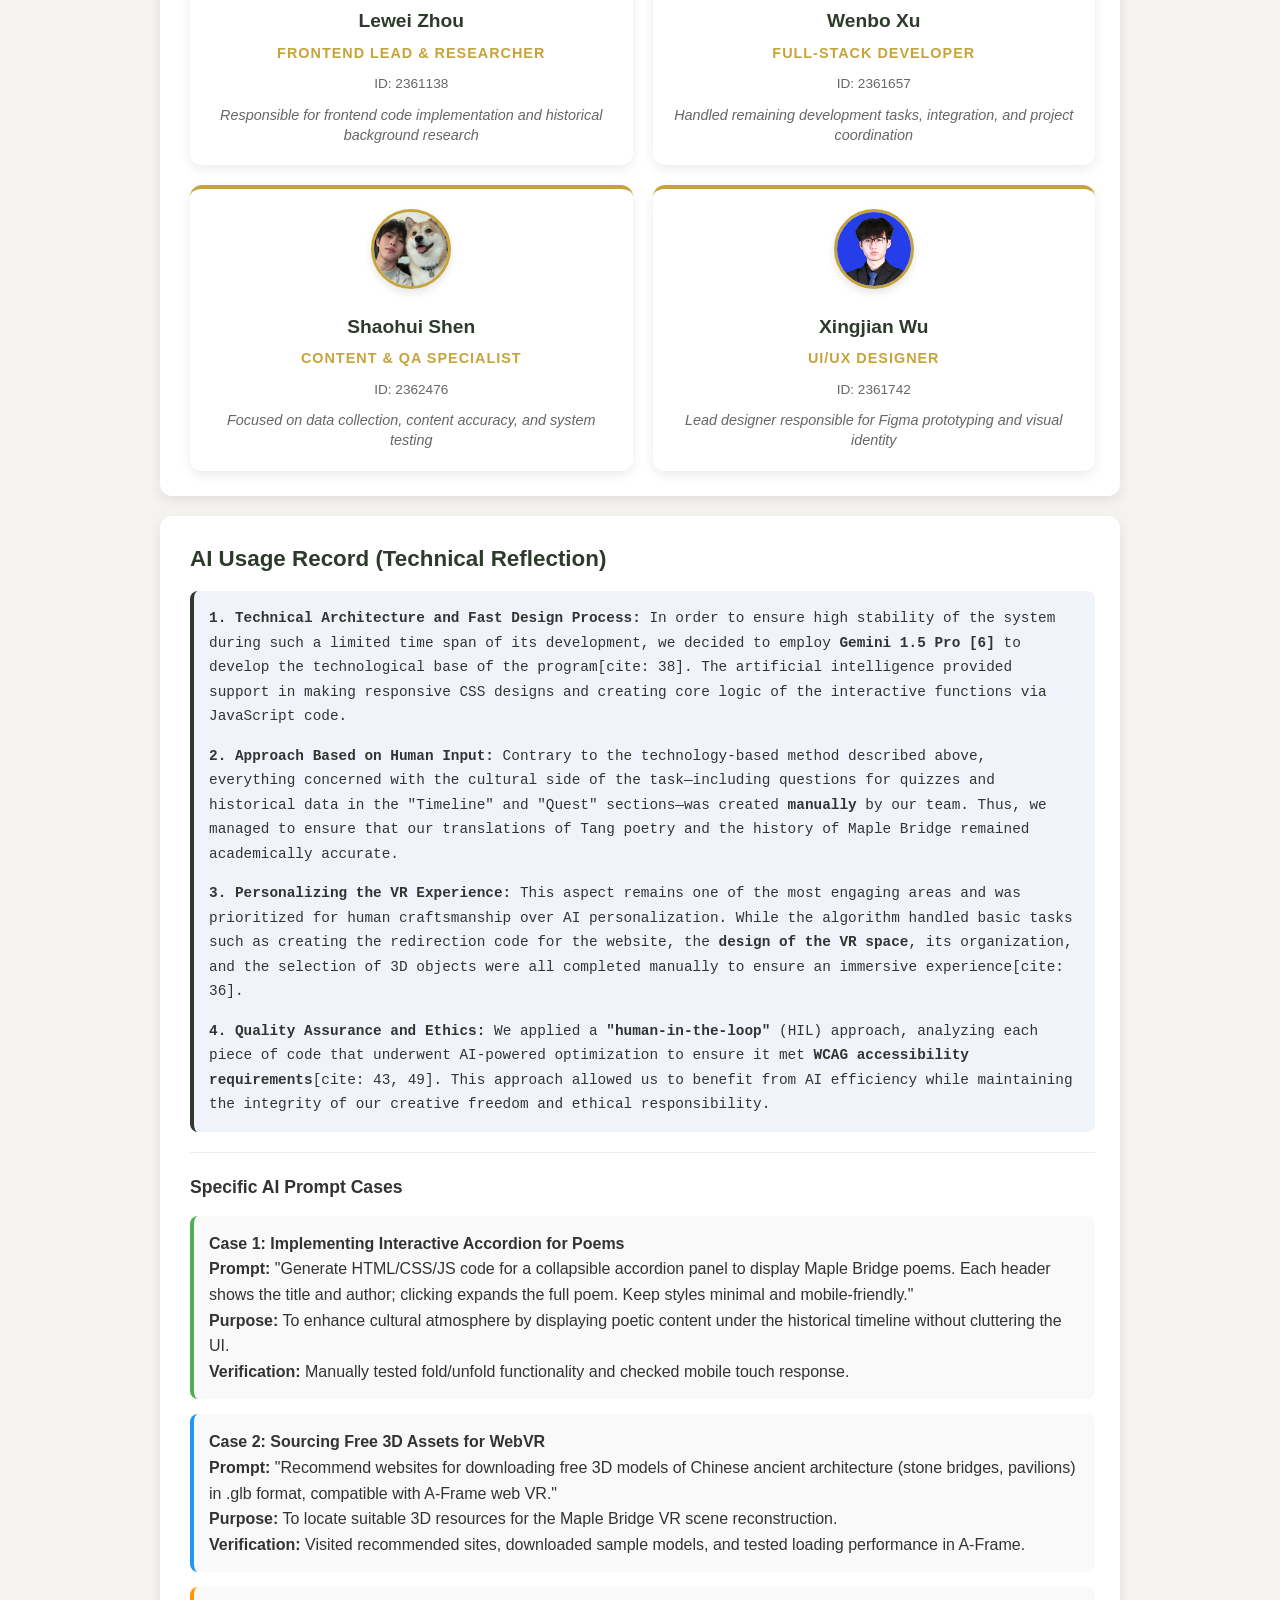
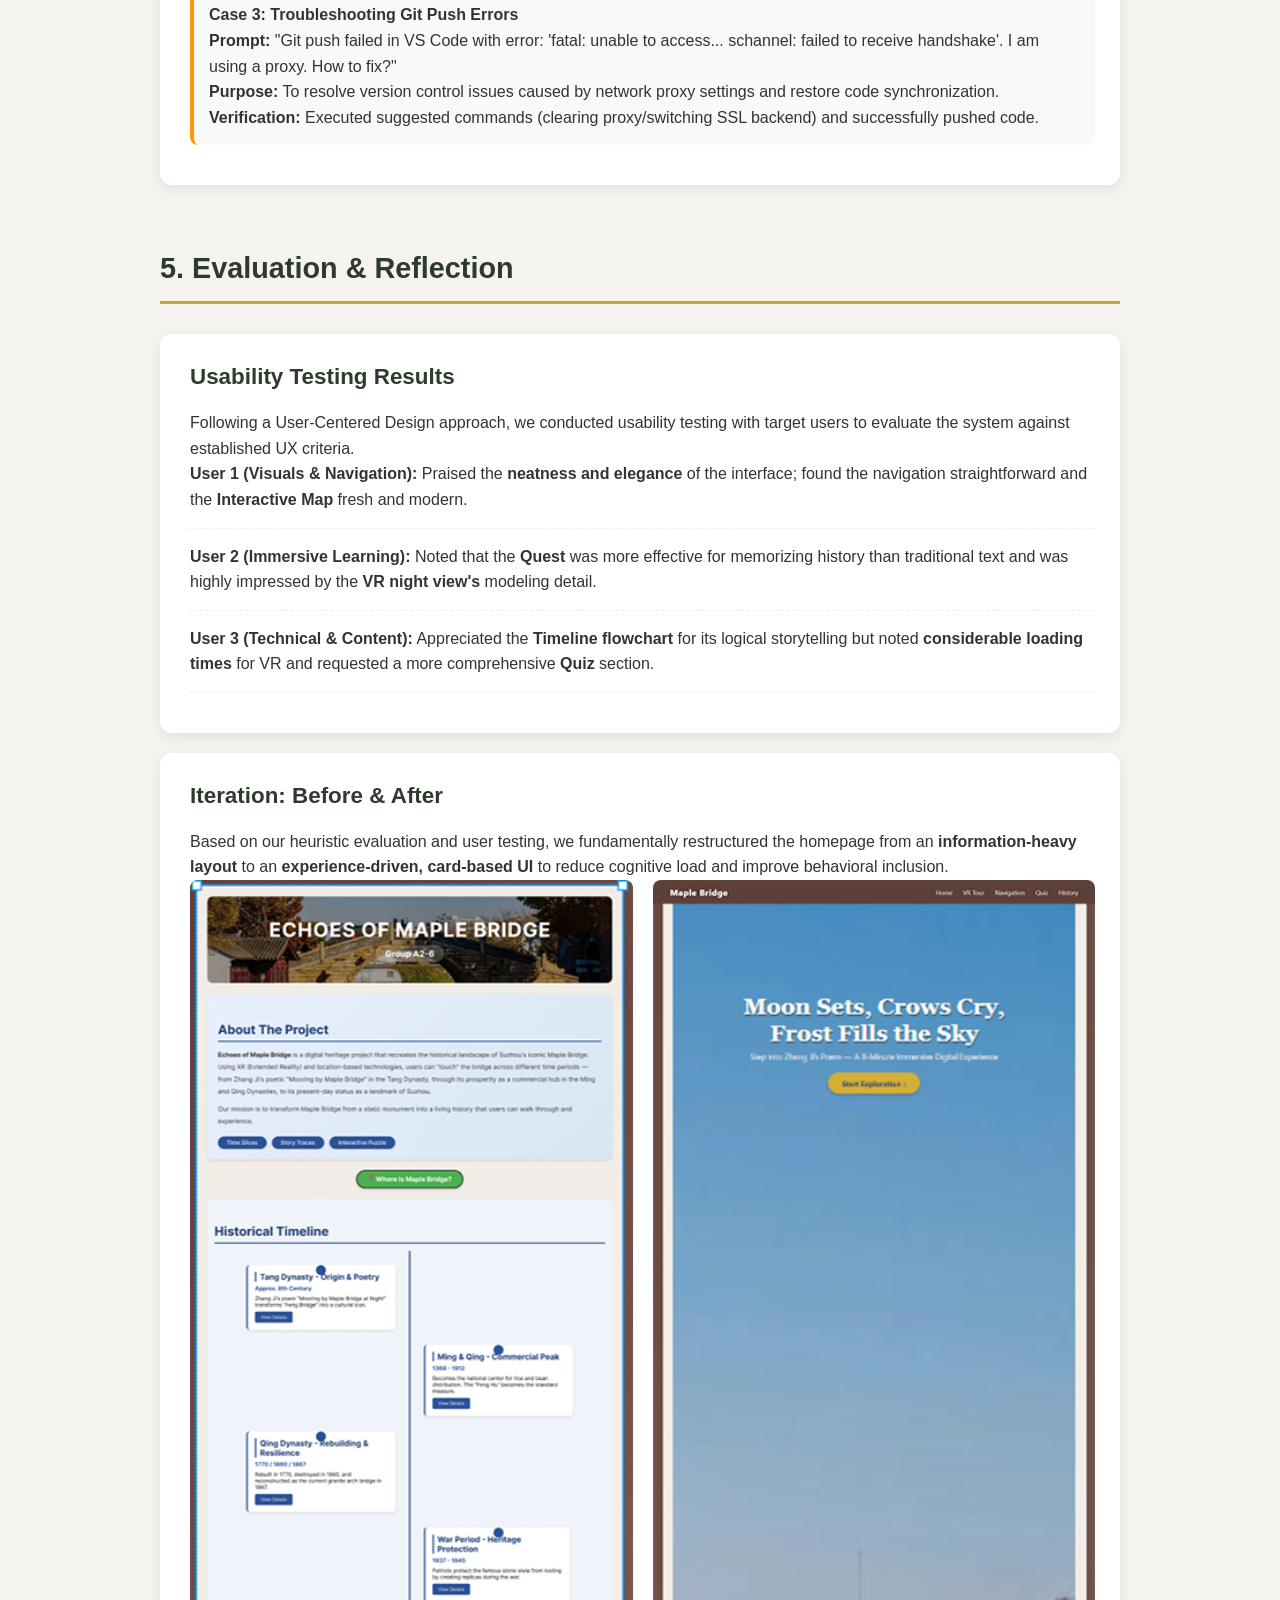
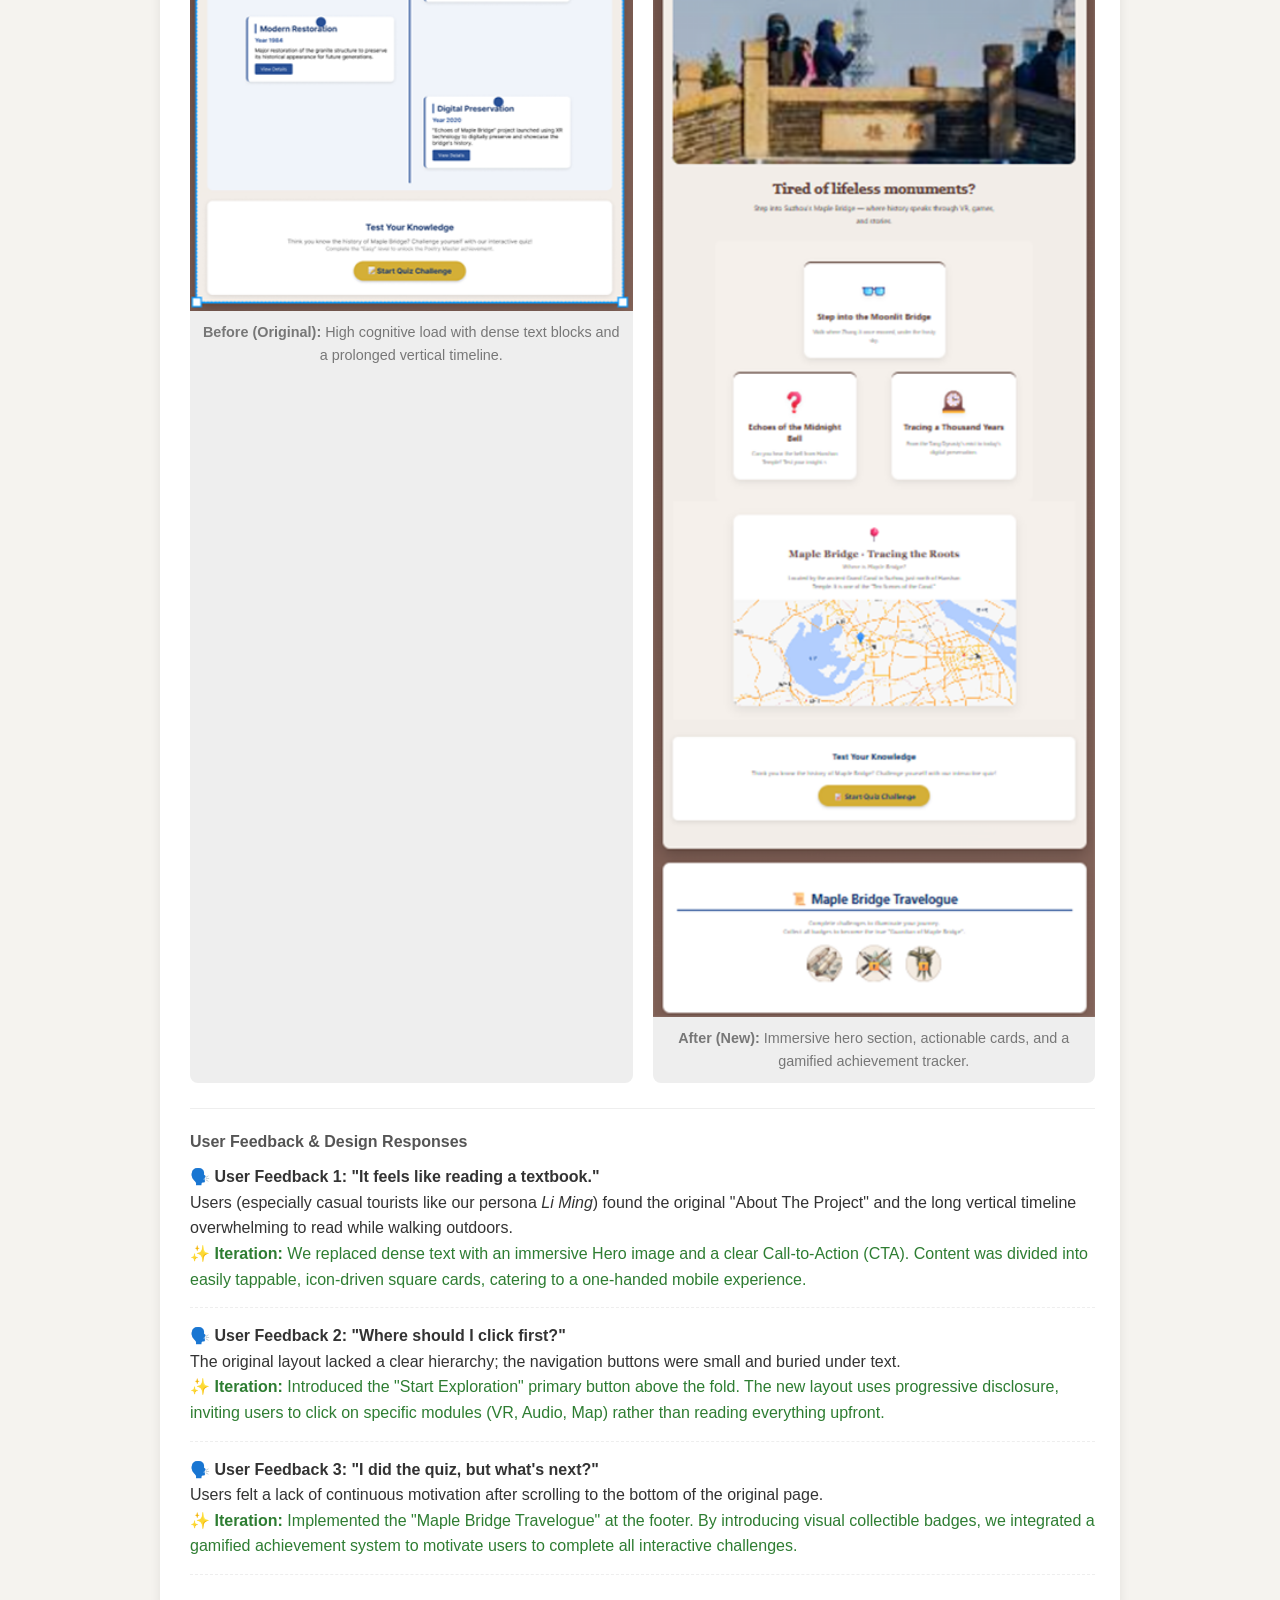
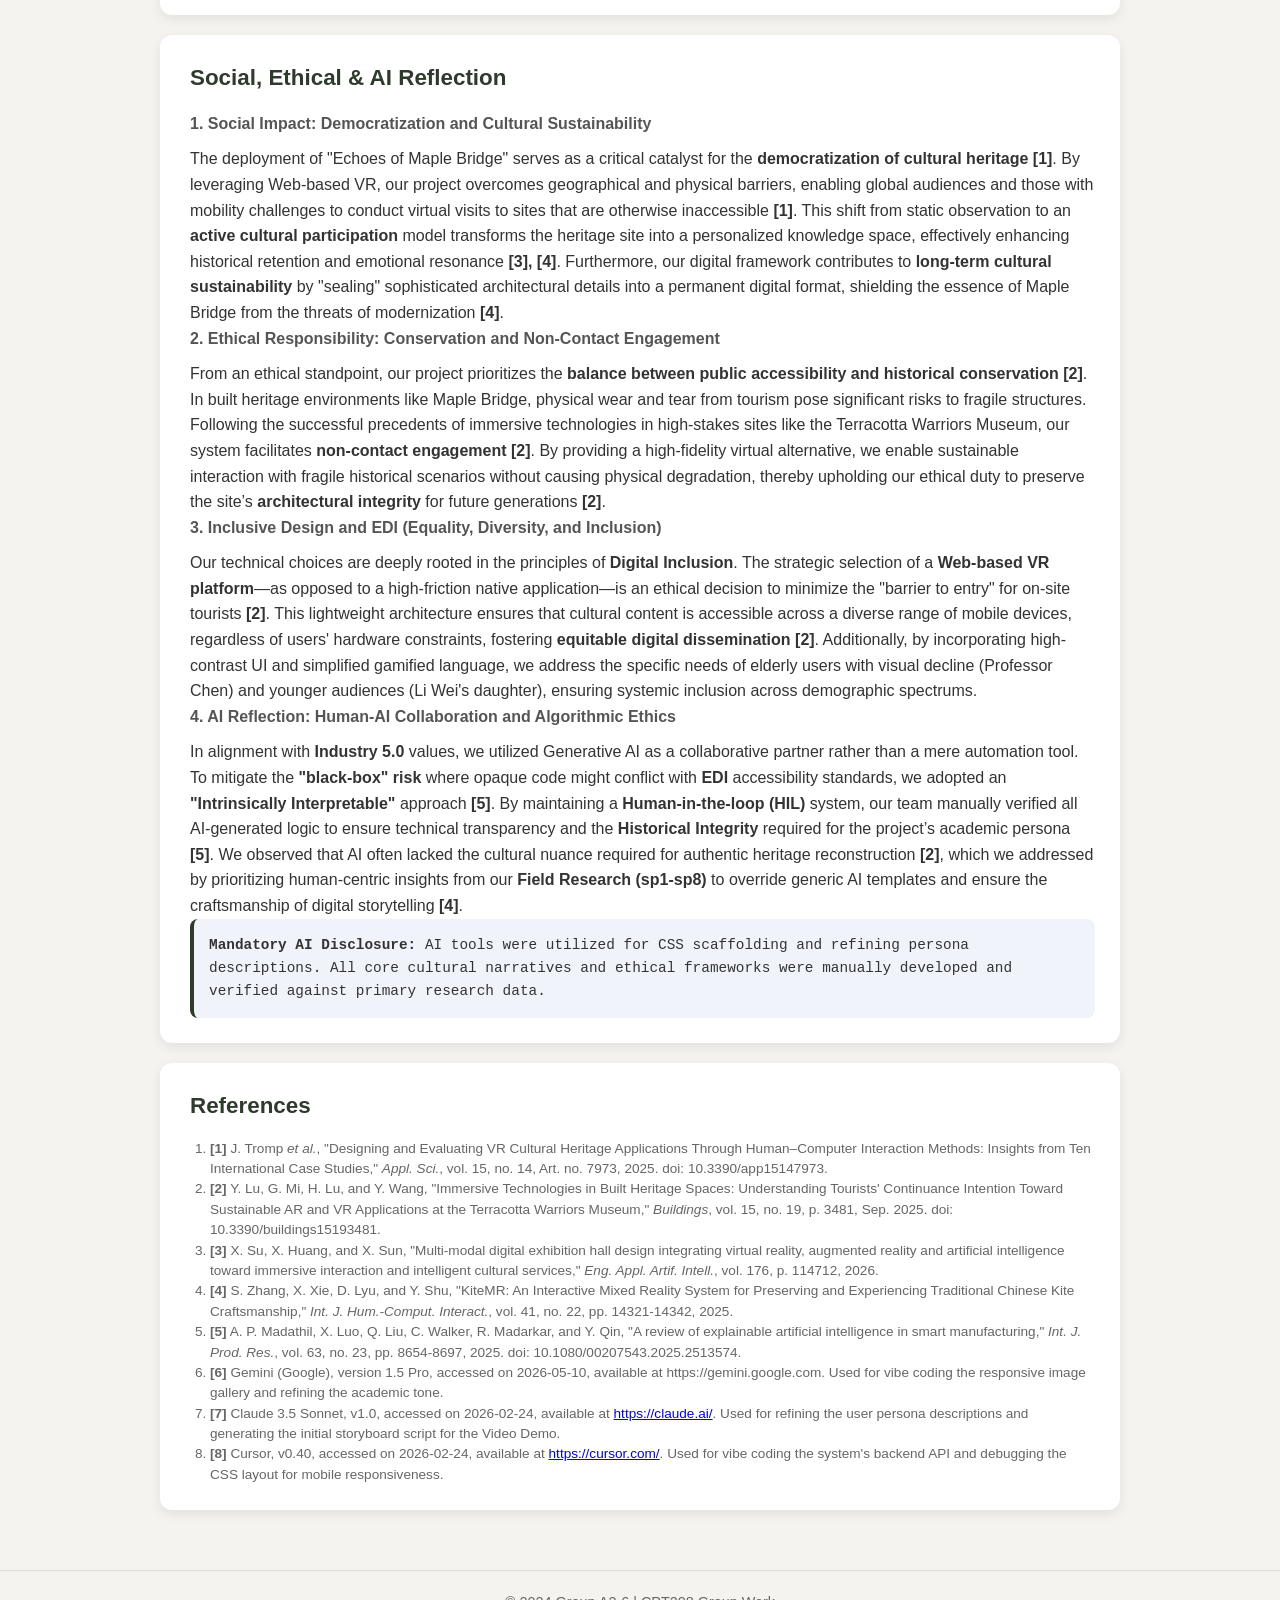
==== commit 23e1007e: "reference 补充" ====
--- a/index.html
+++ b/index.html
@@ -683,6 +683,30 @@
                         while maintaining the integrity of our creative freedom and ethical responsibility.
                     </p>
                 </div>
+                    <hr style="margin: 20px 0; border: 0; border-top: 1px solid #eee;">
+                    
+                    <h4 style="margin-top: 20px; margin-bottom: 15px; font-size: 1.1rem; color: #333;">Specific AI Prompt Cases</h4>
+
+                    <div style="background-color: #f9f9f9; padding: 15px; border-radius: 8px; margin-bottom: 15px; border-left: 4px solid #4CAF50;">
+                        <p style="margin-top: 0;"><strong>Case 1: Implementing Interactive Accordion for Poems</strong></p>
+                        <p><strong>Prompt:</strong> "Generate HTML/CSS/JS code for a collapsible accordion panel to display Maple Bridge poems. Each header shows the title and author; clicking expands the full poem. Keep styles minimal and mobile-friendly."</p>
+                        <p><strong>Purpose:</strong> To enhance cultural atmosphere by displaying poetic content under the historical timeline without cluttering the UI.</p>
+                        <p style="margin-bottom: 0;"><strong>Verification:</strong> Manually tested fold/unfold functionality and checked mobile touch response.</p>
+                    </div>
+
+                    <div style="background-color: #f9f9f9; padding: 15px; border-radius: 8px; margin-bottom: 15px; border-left: 4px solid #2196F3;">
+                        <p style="margin-top: 0;"><strong>Case 2: Sourcing Free 3D Assets for WebVR</strong></p>
+                        <p><strong>Prompt:</strong> "Recommend websites for downloading free 3D models of Chinese ancient architecture (stone bridges, pavilions) in .glb format, compatible with A-Frame web VR."</p>
+                        <p><strong>Purpose:</strong> To locate suitable 3D resources for the Maple Bridge VR scene reconstruction.</p>
+                        <p style="margin-bottom: 0;"><strong>Verification:</strong> Visited recommended sites, downloaded sample models, and tested loading performance in A-Frame.</p>
+                    </div>
+
+                    <div style="background-color: #f9f9f9; padding: 15px; border-radius: 8px; margin-bottom: 15px; border-left: 4px solid #FF9800;">
+                        <p style="margin-top: 0;"><strong>Case 3: Troubleshooting Git Push Errors</strong></p>
+                        <p><strong>Prompt:</strong> "Git push failed in VS Code with error: 'fatal: unable to access... schannel: failed to receive handshake'. I am using a proxy. How to fix?"</p>
+                        <p><strong>Purpose:</strong> To resolve version control issues caused by network proxy settings and restore code synchronization.</p>
+                        <p style="margin-bottom: 0;"><strong>Verification:</strong> Executed suggested commands (clearing proxy/switching SSL backend) and successfully pushed code.</p>
+                    </div>
             </div>
         </section>
 
@@ -855,7 +879,13 @@
                         <strong>[6]</strong> Gemini (Google), version 1.5 Pro, accessed on 2026-05-10, available at
                         https://gemini.google.com. Used for vibe coding the responsive image gallery and refining the
                         academic tone.
-                    </li>
+                    <li id="ref7">
+                        <strong>[7]</strong> Claude 3.5 Sonnet, v1.0, accessed on 2026-02-24, available at <a href="https://claude.ai/" target="_blank">https://claude.ai/</a>. Used for refining the user persona descriptions and generating the initial storyboard script for the Video Demo.
+                    </li>
+                    <li id="ref8">
+                        <strong>[8]</strong> Cursor, v0.40, accessed on 2026-02-24, available at <a href="https://cursor.com/" target="_blank">https://cursor.com/</a>. Used for vibe coding the system's backend API and debugging the CSS layout for mobile responsiveness.
+                    </li>
+
                 </ol>
             </div>
         </section>
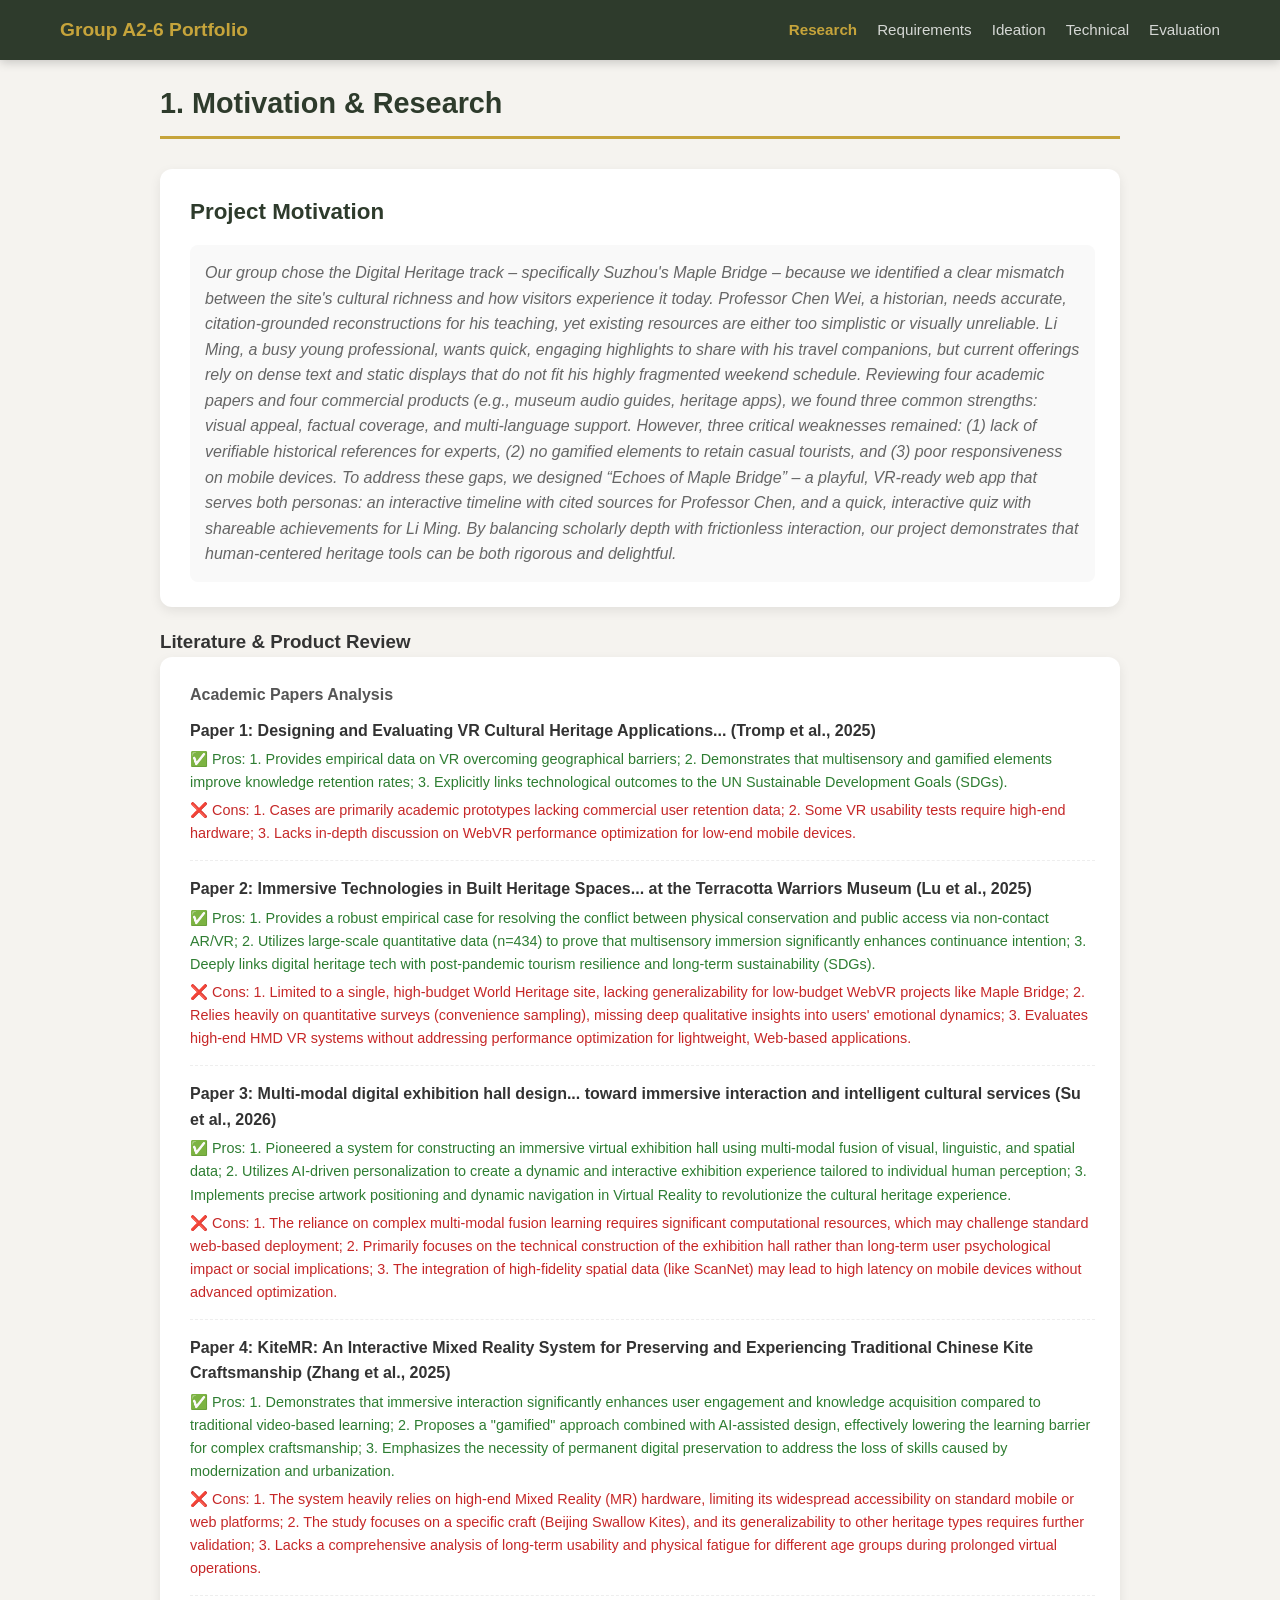
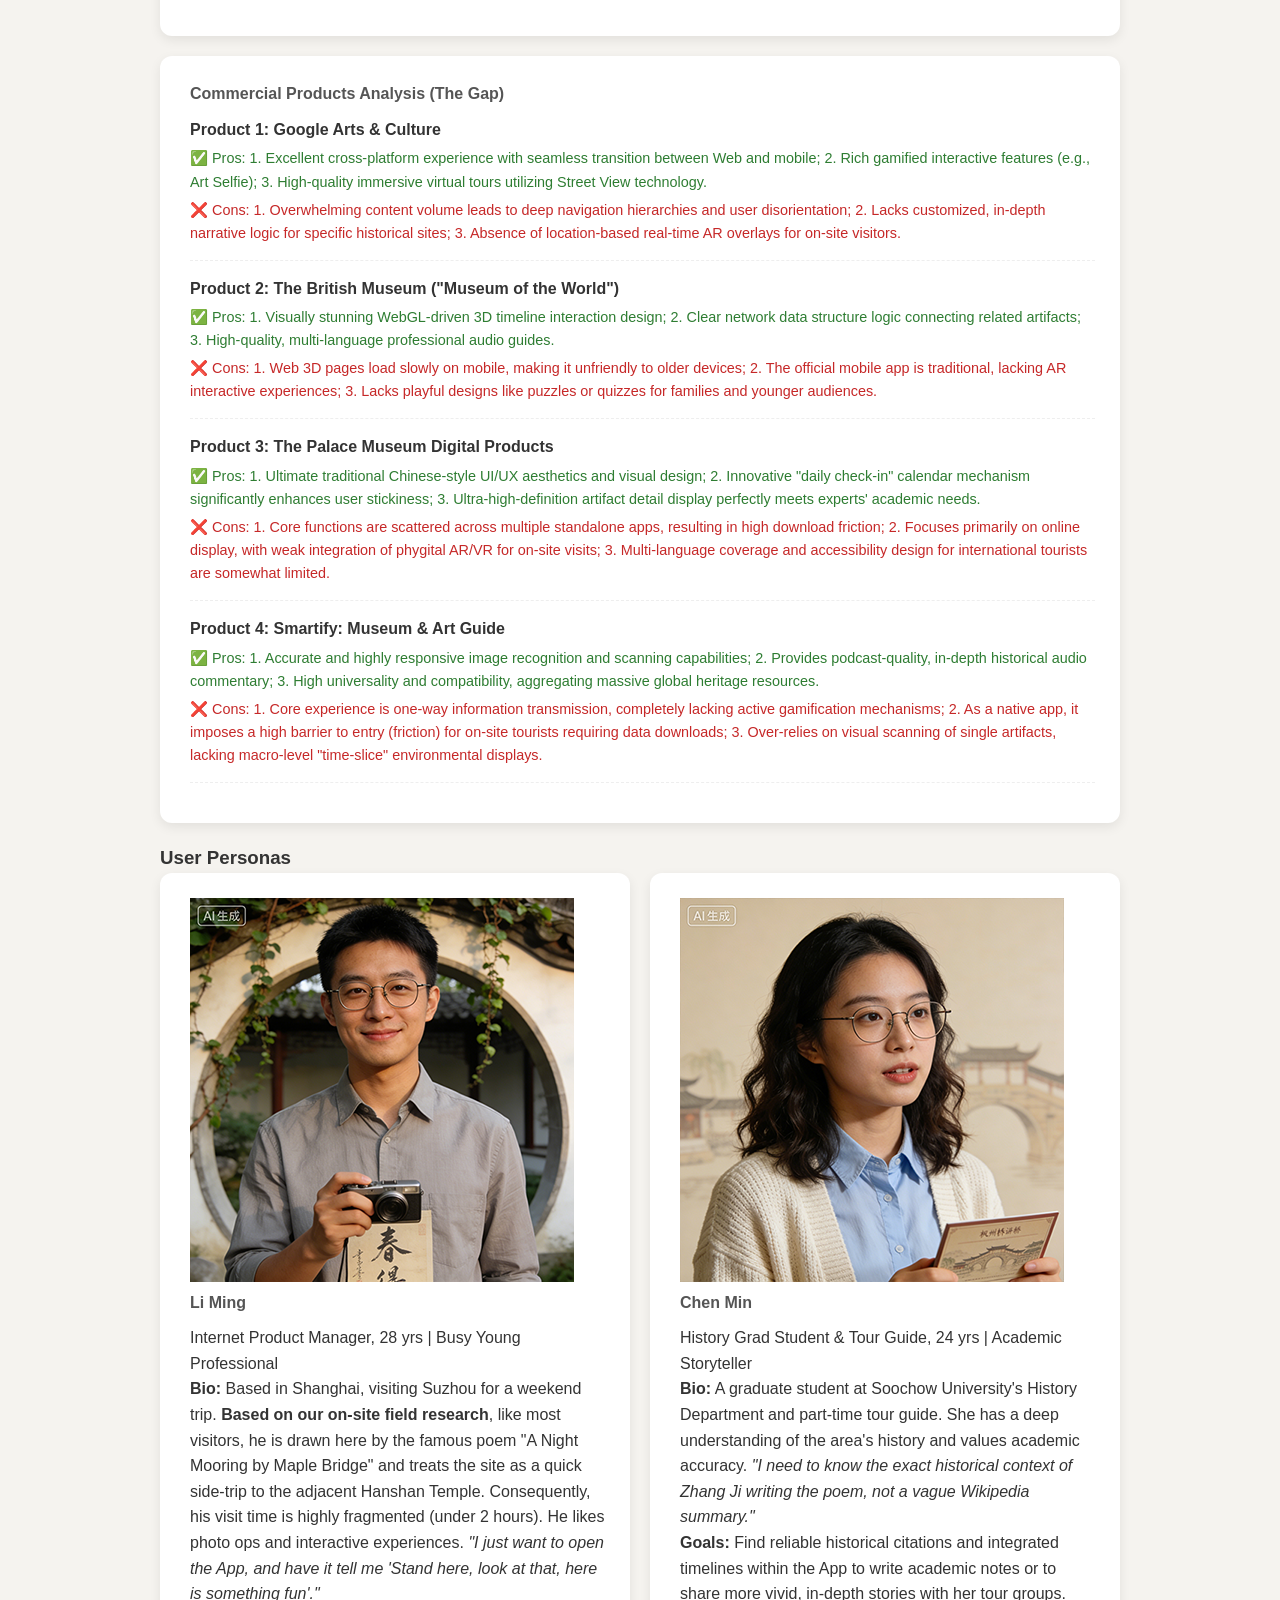
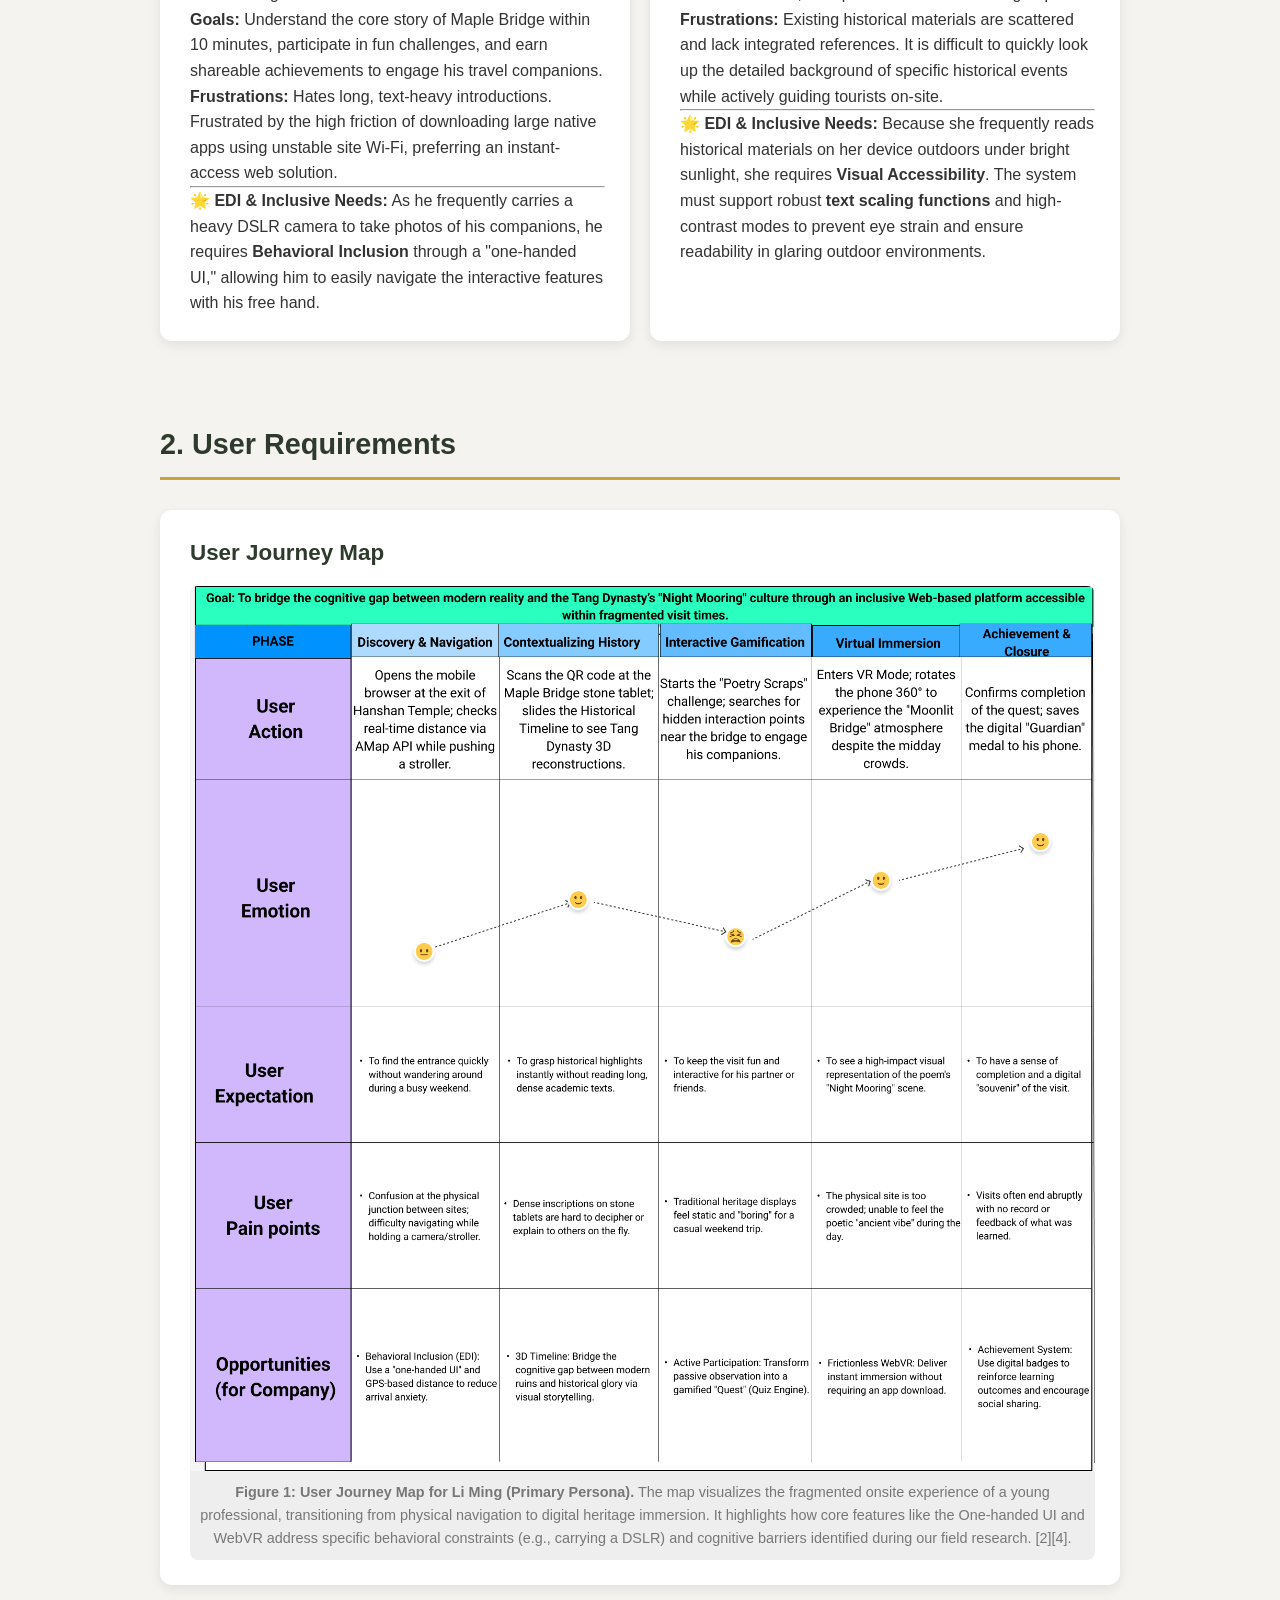
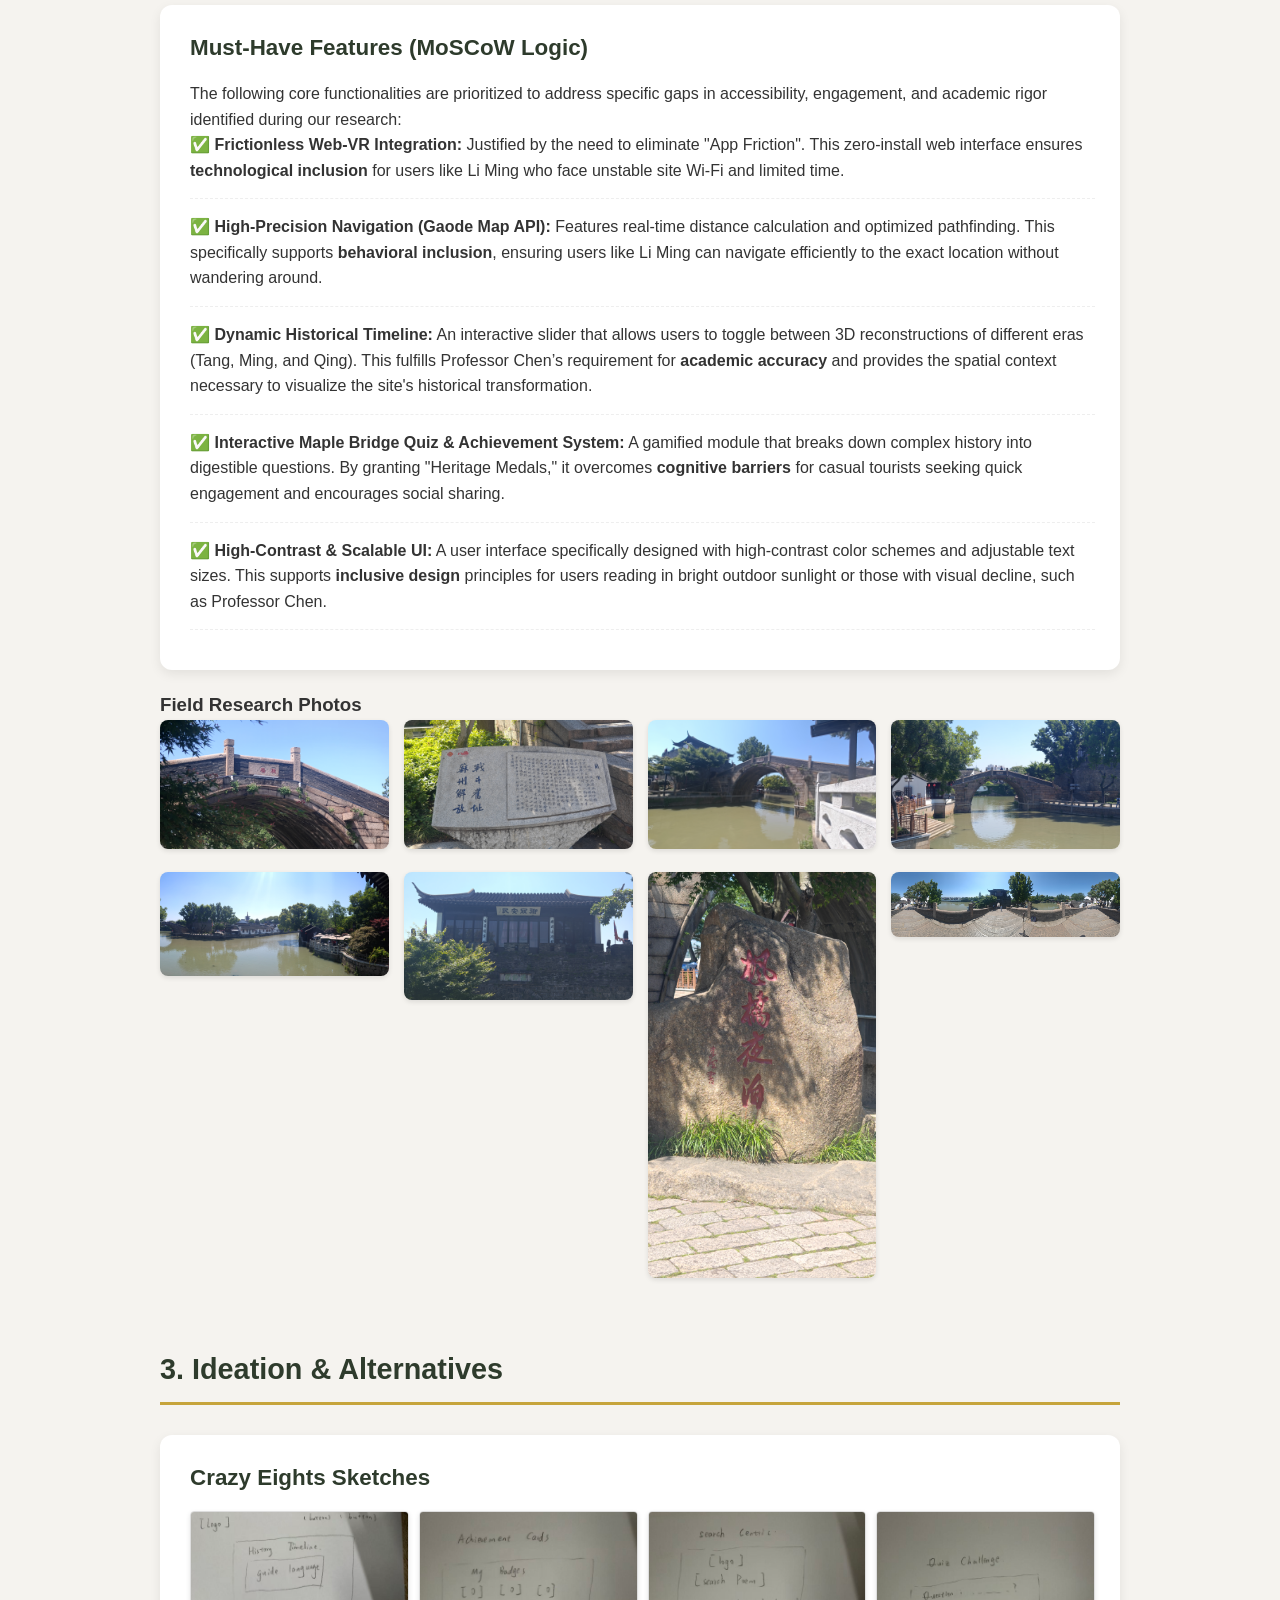
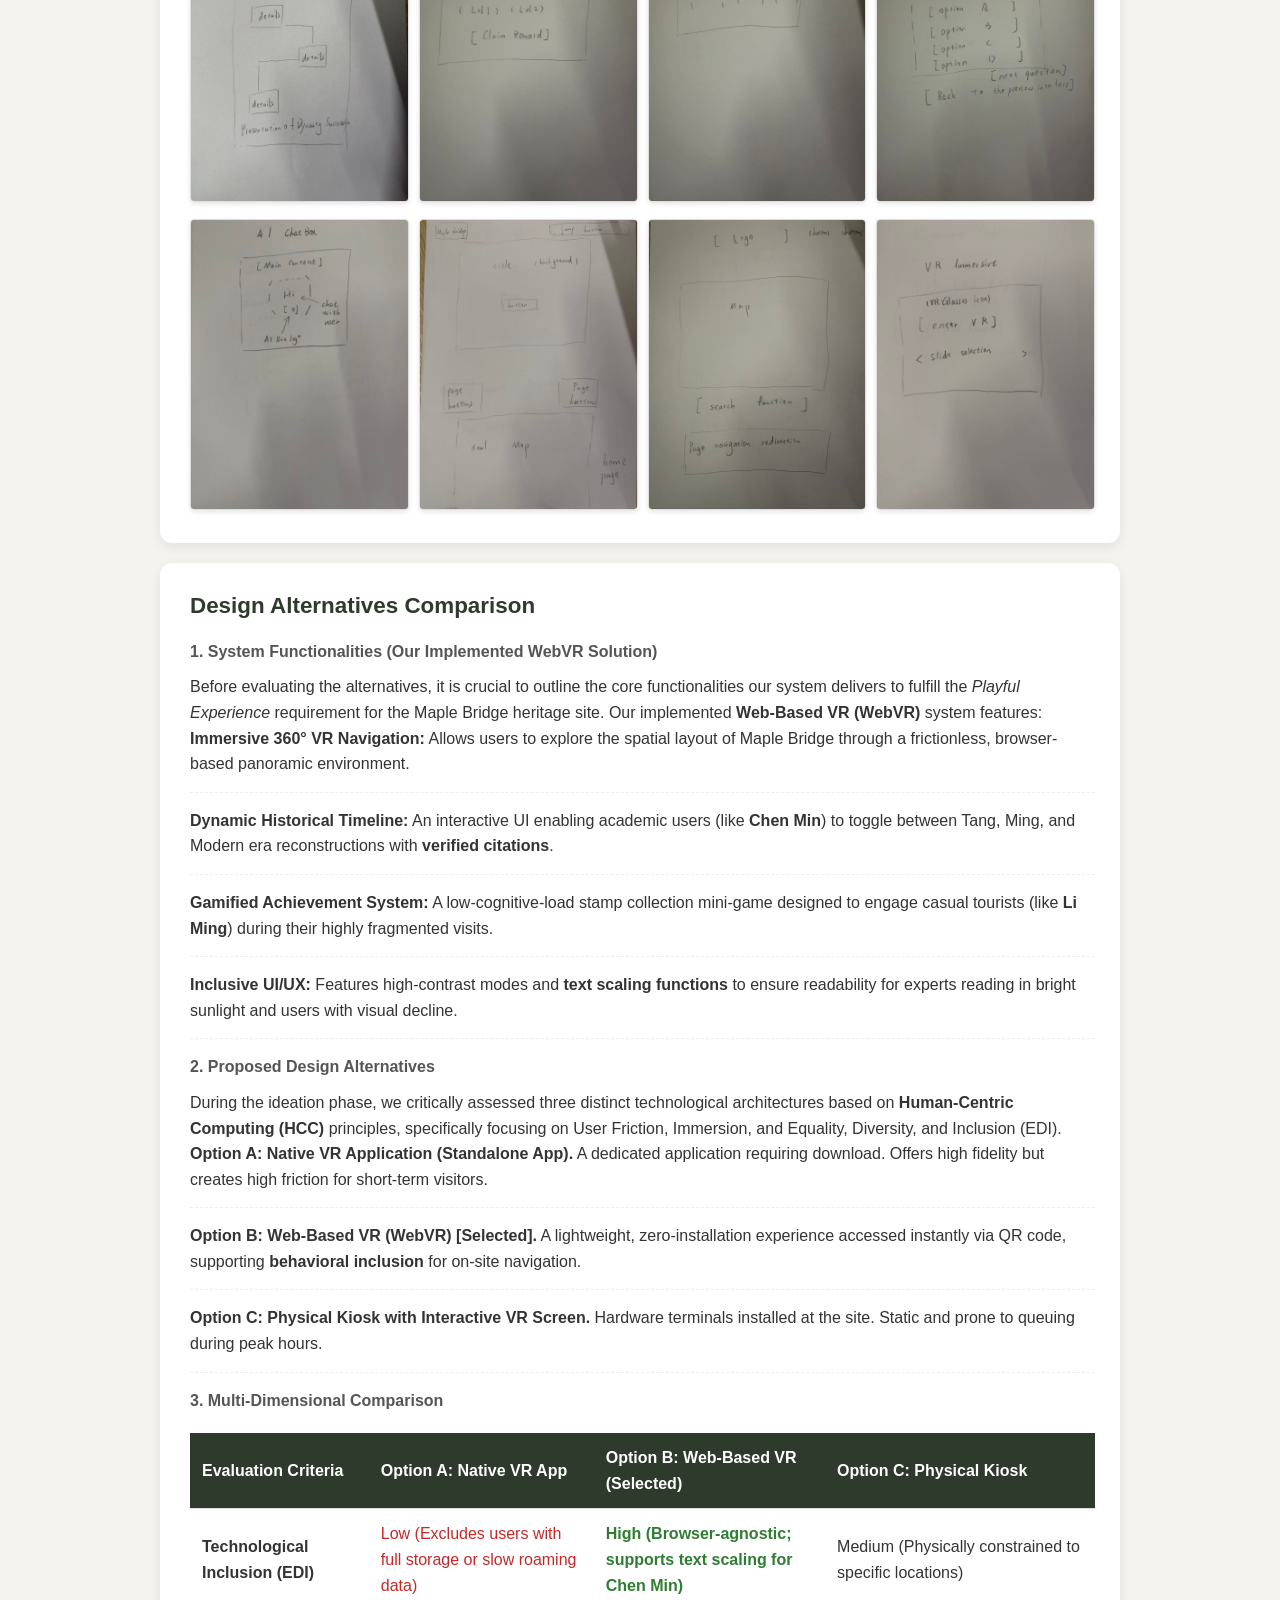
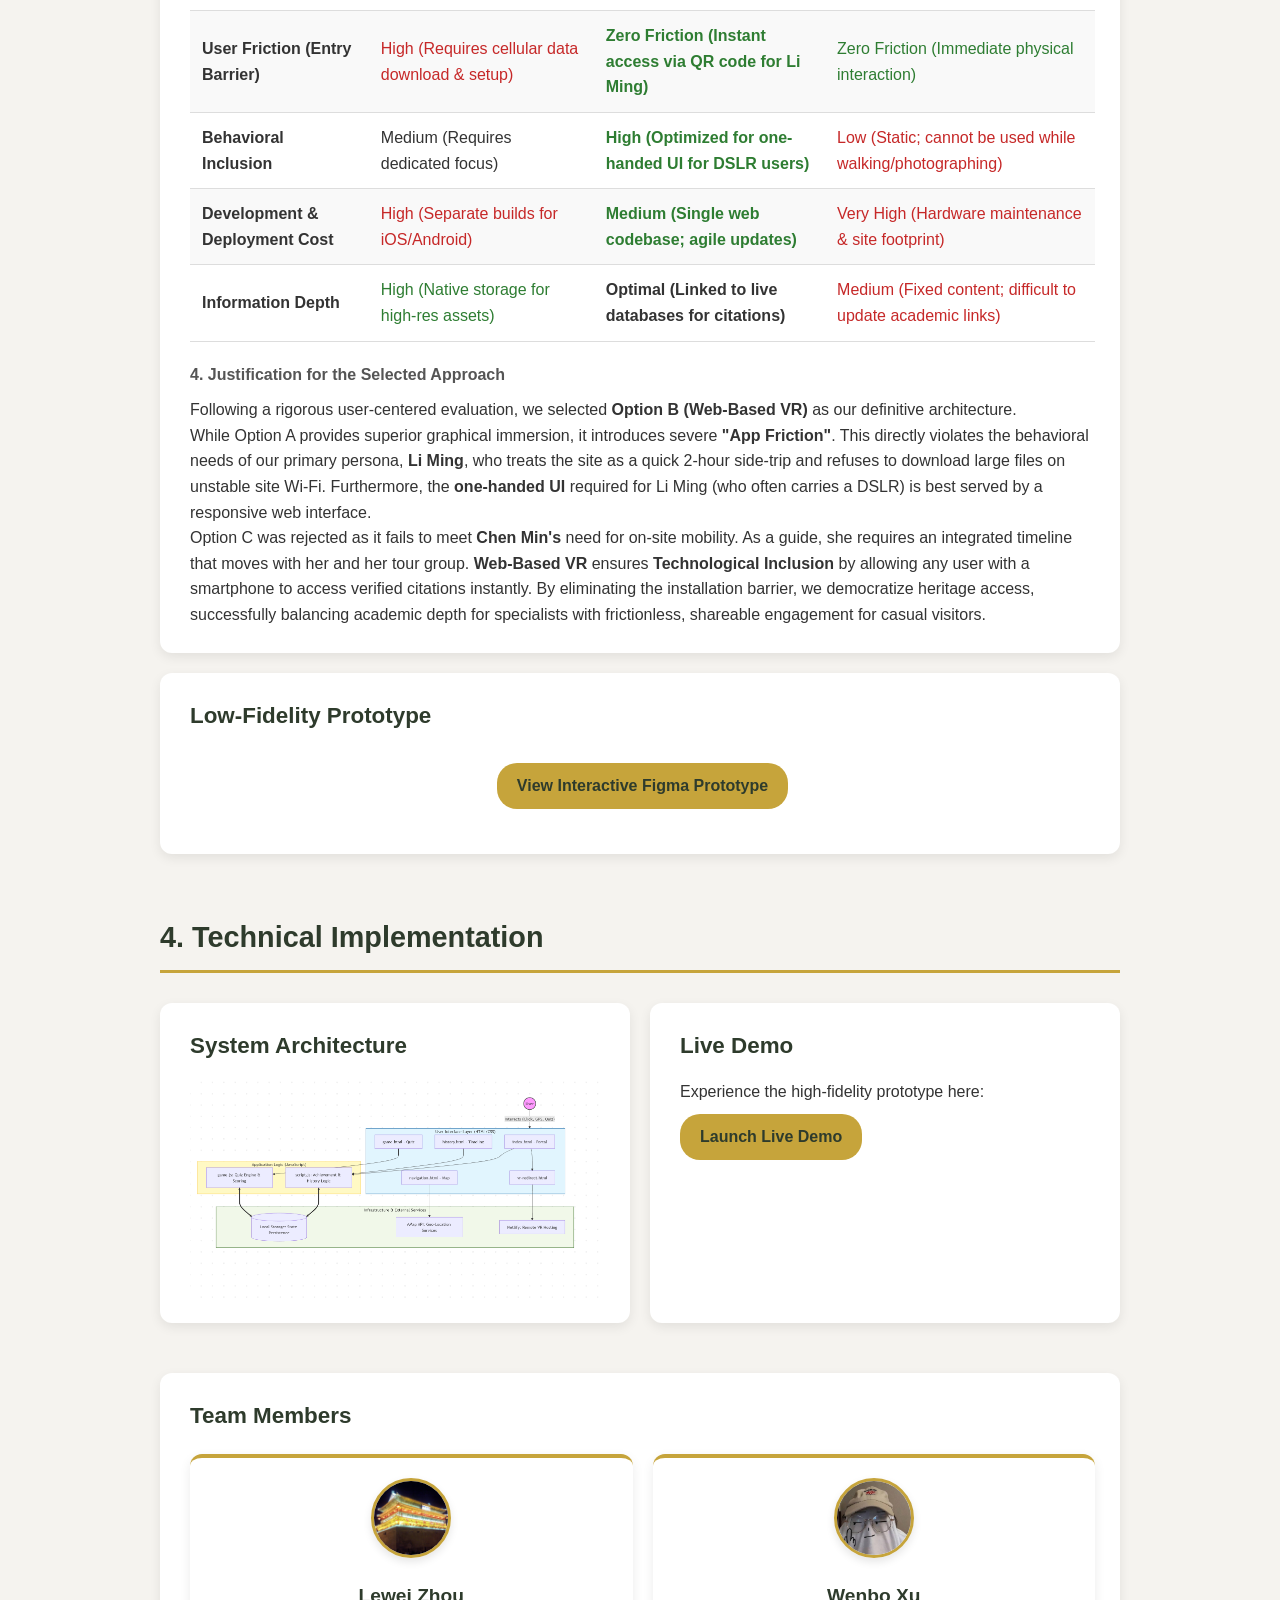
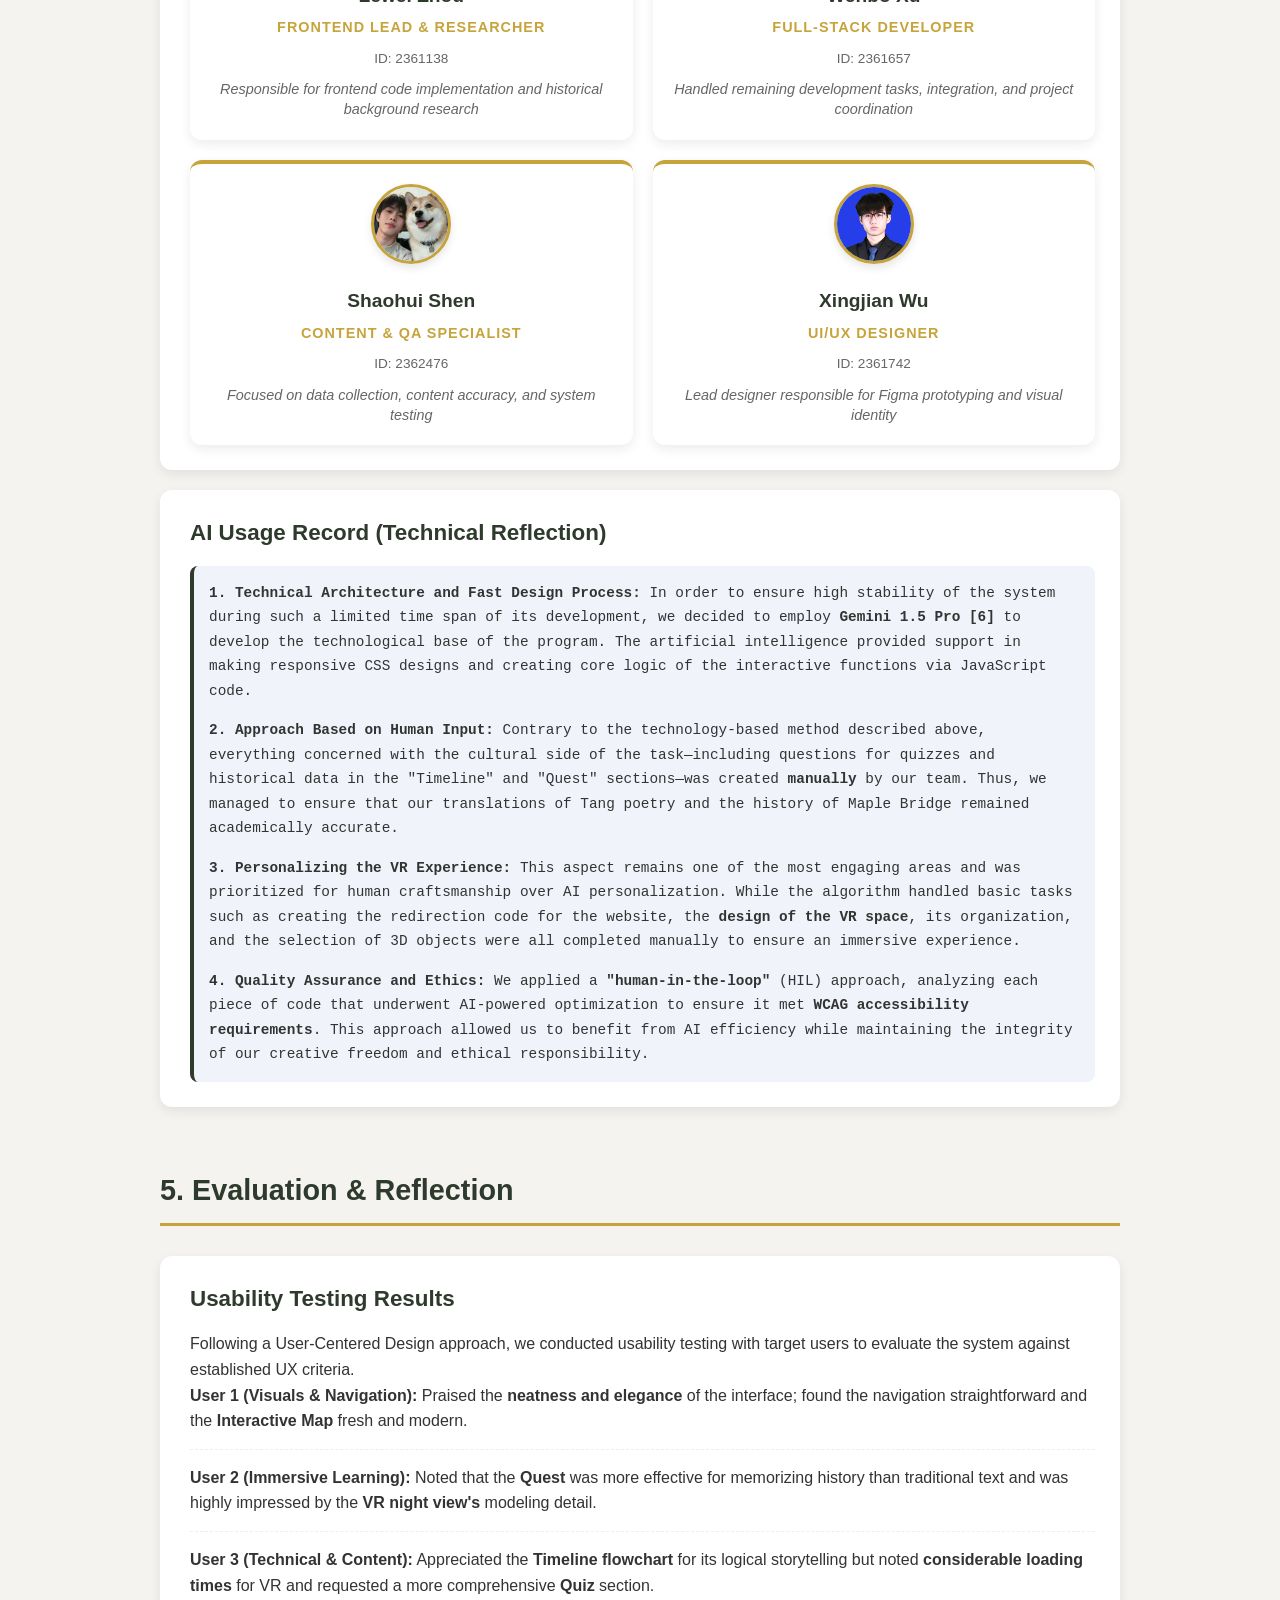
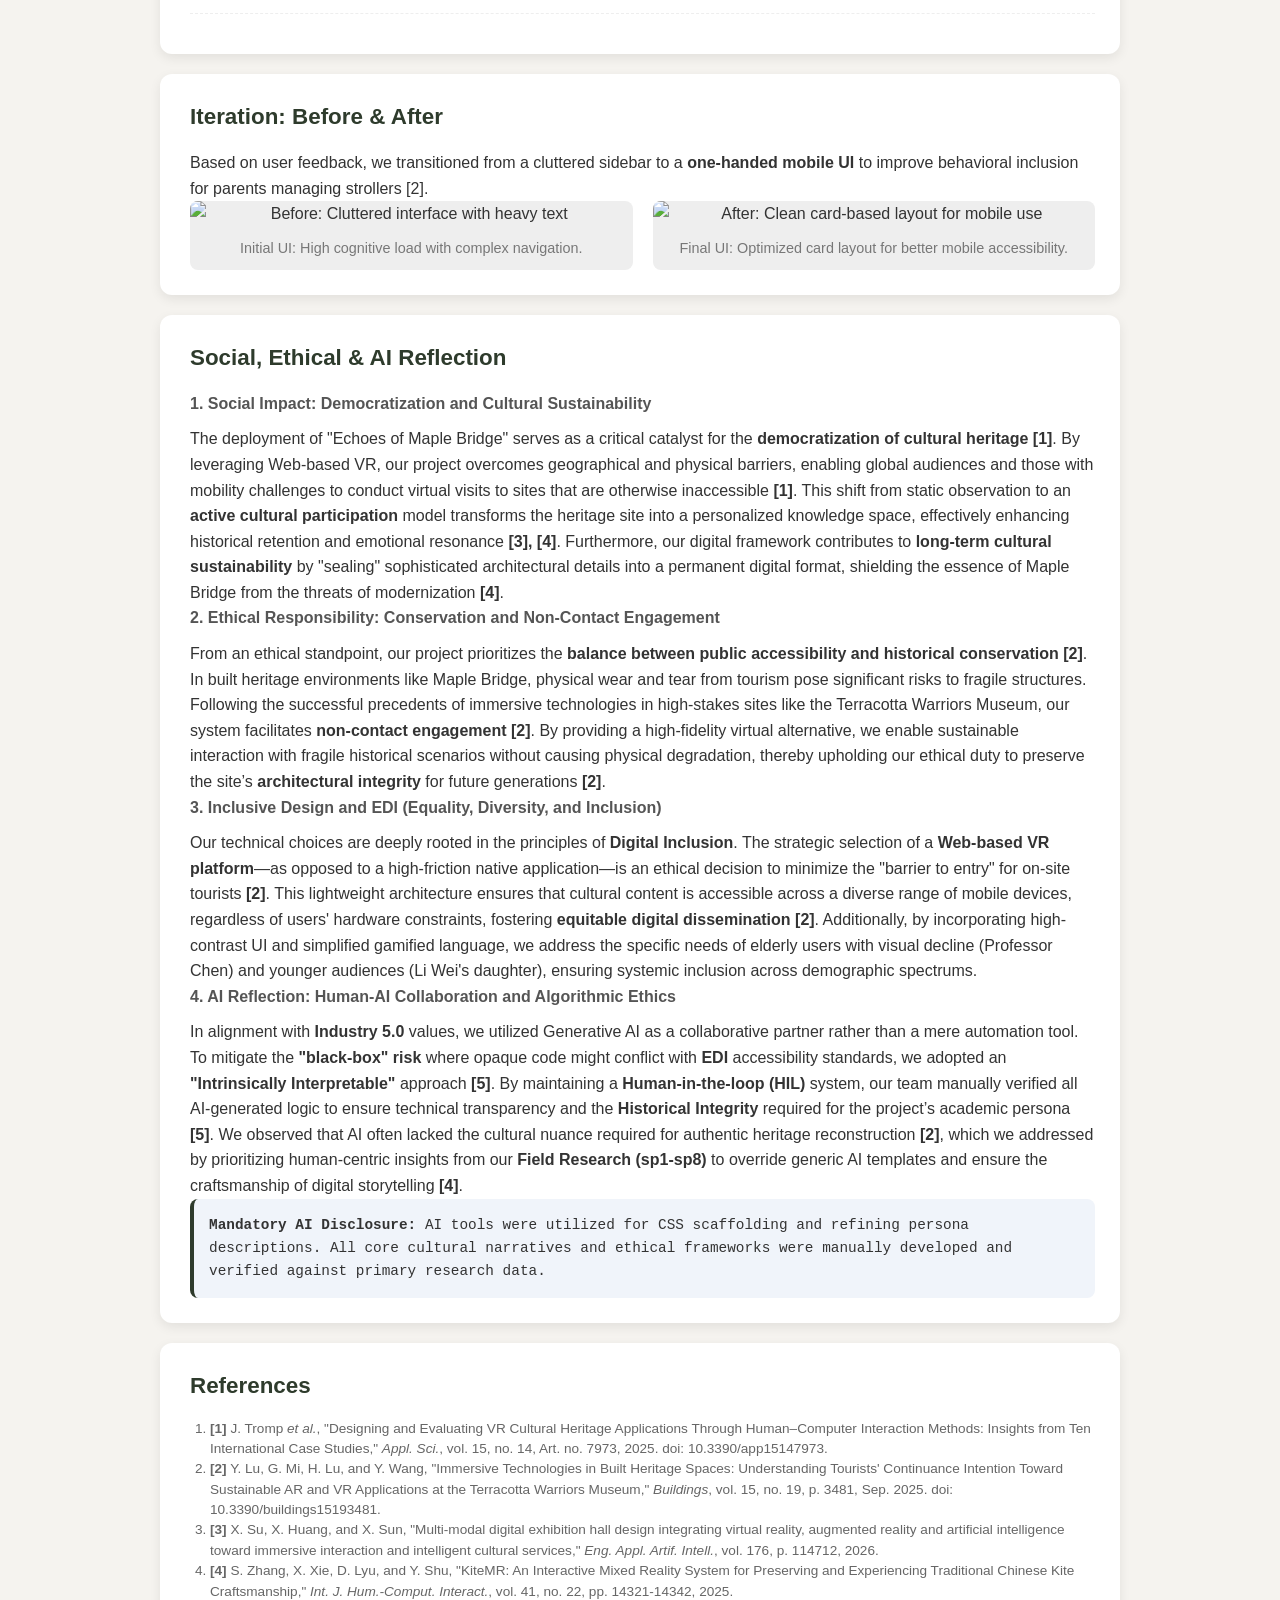
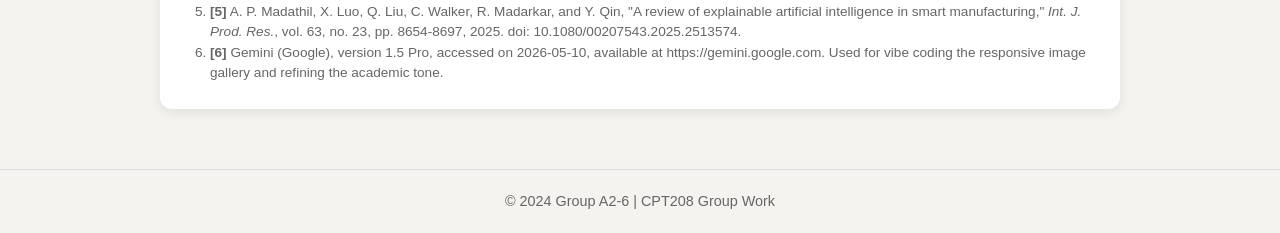
==== commit 1feb3629: "翻译" ====
--- a/index.html
+++ b/index.html
@@ -12,61 +12,61 @@
 
 <body>
 
-    <nav class="navbar">
-        <div class="nav-container">
-            <div class="logo">Group A2-6 Portfolio</div>
-            <ul class="nav-links">
-                <li><a href="#motivation" class="nav-link active">Research</a></li>
-                <li><a href="#requirements" class="nav-link">Requirements</a></li>
-                <li><a href="#ideation" class="nav-link">Ideation</a></li>
-                <li><a href="#technical" class="nav-link">Technical</a></li>
-                <li><a href="#evaluation" class="nav-link">Evaluation</a></li>
-            </ul>
-            <div class="hamburger">
-                <span></span>
-                <span></span>
-                <span></span>
-            </div>
-        </div>
-    </nav>
-
-    <main class="container">
-
-        <section id="motivation" class="section">
-            <h2 class="section-title">1. Motivation & Research</h2>
-
-            <div class="card motivation-card">
-                <h3>Project Motivation</h3>
-                <p class="placeholder-text">
-                    Our group chose the Digital Heritage track – specifically Suzhou's Maple Bridge – because we
-                    identified a clear mismatch between the site's cultural richness and how visitors experience it
-                    today. Professor Chen Wei, a historian, needs accurate, citation‑grounded reconstructions for his
-                    teaching, yet existing resources are either too simplistic or visually unreliable. Li Ming, a
-                    busy young professional, wants quick, engaging highlights to share with his travel companions,
-                    but current offerings rely on dense text and static displays that do not fit his highly fragmented
-                    weekend schedule.
-
-                    Reviewing four academic papers and four commercial products (e.g., museum audio guides, heritage
-                    apps), we found three common strengths: visual appeal, factual coverage, and multi‑language support.
-                    However, three critical weaknesses remained: (1) lack of verifiable historical references for
-                    experts, (2) no gamified elements to retain casual tourists, and (3) poor responsiveness on mobile
-                    devices. To address these gaps, we designed “Echoes of Maple Bridge” – a playful, VR‑ready web app
-                    that serves both personas: an interactive timeline with cited sources for Professor Chen, and a
-                    quick, interactive quiz with shareable achievements for Li Ming. By balancing scholarly
-                    depth with frictionless interaction, our project demonstrates that human‑centered heritage tools
-                    can be both rigorous and delightful.
-                </p>
-            </div>
-
-            <h3>Literature & Product Review</h3>
-
-            <div class="card literature-card">
-                <h4>Academic Papers Analysis</h4>
-                <ul class="review-list">
-                    <li>
-                        <strong>Paper 1: Designing and Evaluating VR Cultural Heritage Applications... (Tromp et al.,
-                            2025)</strong>
-                        <div class="pros-cons">
+<nav class="navbar">
+    <div class="nav-container">
+        <div class="logo">Group A2-6 Portfolio</div>
+        <ul class="nav-links">
+            <li><a href="#motivation" class="nav-link active">Research</a></li>
+            <li><a href="#requirements" class="nav-link">Requirements</a></li>
+            <li><a href="#ideation" class="nav-link">Ideation</a></li>
+            <li><a href="#technical" class="nav-link">Technical</a></li>
+            <li><a href="#evaluation" class="nav-link">Evaluation</a></li>
+        </ul>
+        <div class="hamburger">
+            <span></span>
+            <span></span>
+            <span></span>
+        </div>
+    </div>
+</nav>
+
+<main class="container">
+
+    <section id="motivation" class="section">
+        <h2 class="section-title">1. Motivation & Research</h2>
+
+        <div class="card motivation-card">
+            <h3>Project Motivation</h3>
+            <p class="placeholder-text">
+                Our group chose the Digital Heritage track – specifically Suzhou's Maple Bridge – because we
+                identified a clear mismatch between the site's cultural richness and how visitors experience it
+                today. Professor Chen Wei, a historian, needs accurate, citation‑grounded reconstructions for his
+                teaching, yet existing resources are either too simplistic or visually unreliable. Li Ming, a
+                busy young professional, wants quick, engaging highlights to share with his travel companions,
+                but current offerings rely on dense text and static displays that do not fit his highly fragmented
+                weekend schedule.
+
+                Reviewing four academic papers and four commercial products (e.g., museum audio guides, heritage
+                apps), we found three common strengths: visual appeal, factual coverage, and multi‑language support.
+                However, three critical weaknesses remained: (1) lack of verifiable historical references for
+                experts, (2) no gamified elements to retain casual tourists, and (3) poor responsiveness on mobile
+                devices. To address these gaps, we designed “Echoes of Maple Bridge” – a playful, VR‑ready web app
+                that serves both personas: an interactive timeline with cited sources for Professor Chen, and a
+                quick, interactive quiz with shareable achievements for Li Ming. By balancing scholarly
+                depth with frictionless interaction, our project demonstrates that human‑centered heritage tools
+                can be both rigorous and delightful.
+            </p>
+        </div>
+
+        <h3>Literature & Product Review</h3>
+
+        <div class="card literature-card">
+            <h4>Academic Papers Analysis</h4>
+            <ul class="review-list">
+                <li>
+                    <strong>Paper 1: Designing and Evaluating VR Cultural Heritage Applications... (Tromp et al.,
+                        2025)</strong>
+                    <div class="pros-cons">
                             <span class="pros">✅ Pros:
                                 1. Provides empirical data on VR overcoming geographical barriers;
                                 2. Demonstrates that multisensory and gamified elements improve knowledge retention
@@ -74,18 +74,18 @@
                                 3. Explicitly links technological outcomes to the UN Sustainable Development Goals
                                 (SDGs).
                             </span>
-                            <span class="cons">❌ Cons:
+                        <span class="cons">❌ Cons:
                                 1. Cases are primarily academic prototypes lacking commercial user retention data;
                                 2. Some VR usability tests require high-end hardware;
                                 3. Lacks in-depth discussion on WebVR performance optimization for low-end mobile
                                 devices.
                             </span>
-                        </div>
-                    </li>
-                    <li>
-                        <strong>Paper 2: Immersive Technologies in Built Heritage Spaces... at the Terracotta Warriors
-                            Museum (Lu et al., 2025)</strong>
-                        <div class="pros-cons">
+                    </div>
+                </li>
+                <li>
+                    <strong>Paper 2: Immersive Technologies in Built Heritage Spaces... at the Terracotta Warriors
+                        Museum (Lu et al., 2025)</strong>
+                    <div class="pros-cons">
                             <span class="pros">✅ Pros:
                                 1. Provides a robust empirical case for resolving the conflict between physical
                                 conservation and public access via non-contact AR/VR;
@@ -94,7 +94,7 @@
                                 3. Deeply links digital heritage tech with post-pandemic tourism resilience and
                                 long-term sustainability (SDGs).
                             </span>
-                            <span class="cons">❌ Cons:
+                        <span class="cons">❌ Cons:
                                 1. Limited to a single, high-budget World Heritage site, lacking generalizability for
                                 low-budget WebVR projects like Maple Bridge;
                                 2. Relies heavily on quantitative surveys (convenience sampling), missing deep
@@ -102,12 +102,12 @@
                                 3. Evaluates high-end HMD VR systems without addressing performance optimization for
                                 lightweight, Web-based applications.
                             </span>
-                        </div>
-                    </li>
-                    <li>
-                        <strong>Paper 3: Multi-modal digital exhibition hall design... toward immersive interaction and
-                            intelligent cultural services (Su et al., 2026)</strong>
-                        <div class="pros-cons">
+                    </div>
+                </li>
+                <li>
+                    <strong>Paper 3: Multi-modal digital exhibition hall design... toward immersive interaction and
+                        intelligent cultural services (Su et al., 2026)</strong>
+                    <div class="pros-cons">
                             <span class="pros">✅ Pros:
                                 1. Pioneered a system for constructing an immersive virtual exhibition hall using
                                 multi-modal fusion of visual, linguistic, and spatial data;
@@ -116,7 +116,7 @@
                                 3. Implements precise artwork positioning and dynamic navigation in Virtual Reality to
                                 revolutionize the cultural heritage experience.
                             </span>
-                            <span class="cons">❌ Cons:
+                        <span class="cons">❌ Cons:
                                 1. The reliance on complex multi-modal fusion learning requires significant
                                 computational resources, which may challenge standard web-based deployment;
                                 2. Primarily focuses on the technical construction of the exhibition hall rather than
@@ -124,12 +124,12 @@
                                 3. The integration of high-fidelity spatial data (like ScanNet) may lead to high latency
                                 on mobile devices without advanced optimization.
                             </span>
-                        </div>
-                    </li>
-                    <li>
-                        <strong>Paper 4: KiteMR: An Interactive Mixed Reality System for Preserving and Experiencing
-                            Traditional Chinese Kite Craftsmanship (Zhang et al., 2025)</strong>
-                        <div class="pros-cons">
+                    </div>
+                </li>
+                <li>
+                    <strong>Paper 4: KiteMR: An Interactive Mixed Reality System for Preserving and Experiencing
+                        Traditional Chinese Kite Craftsmanship (Zhang et al., 2025)</strong>
+                    <div class="pros-cons">
                             <span class="pros">✅ Pros:
                                 1. Demonstrates that immersive interaction significantly enhances user engagement and
                                 knowledge acquisition compared to traditional video-based learning;
@@ -138,7 +138,7 @@
                                 3. Emphasizes the necessity of permanent digital preservation to address the loss of
                                 skills caused by modernization and urbanization.
                             </span>
-                            <span class="cons">❌ Cons:
+                        <span class="cons">❌ Cons:
                                 1. The system heavily relies on high-end Mixed Reality (MR) hardware, limiting its
                                 widespread accessibility on standard mobile or web platforms;
                                 2. The study focuses on a specific craft (Beijing Swallow Kites), and its
@@ -146,48 +146,48 @@
                                 3. Lacks a comprehensive analysis of long-term usability and physical fatigue for
                                 different age groups during prolonged virtual operations.
                             </span>
-                        </div>
-                    </li>
-                </ul>
-            </div>
-
-            <div class="card commercial-card">
-                <h4>Commercial Products Analysis (The Gap)</h4>
-                <ul class="review-list">
-                    <li>
-                        <strong>Product 1: Google Arts & Culture</strong>
-                        <div class="pros-cons">
+                    </div>
+                </li>
+            </ul>
+        </div>
+
+        <div class="card commercial-card">
+            <h4>Commercial Products Analysis (The Gap)</h4>
+            <ul class="review-list">
+                <li>
+                    <strong>Product 1: Google Arts & Culture</strong>
+                    <div class="pros-cons">
                             <span class="pros">✅ Pros:
                                 1. Excellent cross-platform experience with seamless transition between Web and mobile;
                                 2. Rich gamified interactive features (e.g., Art Selfie);
                                 3. High-quality immersive virtual tours utilizing Street View technology.
                             </span>
-                            <span class="cons">❌ Cons:
+                        <span class="cons">❌ Cons:
                                 1. Overwhelming content volume leads to deep navigation hierarchies and user
                                 disorientation;
                                 2. Lacks customized, in-depth narrative logic for specific historical sites;
                                 3. Absence of location-based real-time AR overlays for on-site visitors.
                             </span>
-                        </div>
-                    </li>
-                    <li>
-                        <strong>Product 2: The British Museum ("Museum of the World")</strong>
-                        <div class="pros-cons">
+                    </div>
+                </li>
+                <li>
+                    <strong>Product 2: The British Museum ("Museum of the World")</strong>
+                    <div class="pros-cons">
                             <span class="pros">✅ Pros:
                                 1. Visually stunning WebGL-driven 3D timeline interaction design;
                                 2. Clear network data structure logic connecting related artifacts;
                                 3. High-quality, multi-language professional audio guides.
                             </span>
-                            <span class="cons">❌ Cons:
+                        <span class="cons">❌ Cons:
                                 1. Web 3D pages load slowly on mobile, making it unfriendly to older devices;
                                 2. The official mobile app is traditional, lacking AR interactive experiences;
                                 3. Lacks playful designs like puzzles or quizzes for families and younger audiences.
                             </span>
-                        </div>
-                    </li>
-                    <li>
-                        <strong>Product 3: The Palace Museum Digital Products (故宫数字产品)</strong>
-                        <div class="pros-cons">
+                    </div>
+                </li>
+                <li>
+                    <strong>Product 3: The Palace Museum Digital Products</strong>
+                    <div class="pros-cons">
                             <span class="pros">✅ Pros:
                                 1. Ultimate traditional Chinese-style UI/UX aesthetics and visual design;
                                 2. Innovative "daily check-in" calendar mechanism significantly enhances user
@@ -195,7 +195,7 @@
                                 3. Ultra-high-definition artifact detail display perfectly meets experts' academic
                                 needs.
                             </span>
-                            <span class="cons">❌ Cons:
+                        <span class="cons">❌ Cons:
                                 1. Core functions are scattered across multiple standalone apps, resulting in high
                                 download friction;
                                 2. Focuses primarily on online display, with weak integration of phygital AR/VR for
@@ -203,17 +203,17 @@
                                 3. Multi-language coverage and accessibility design for international tourists are
                                 somewhat limited.
                             </span>
-                        </div>
-                    </li>
-                    <li>
-                        <strong>Product 4: Smartify: Museum & Art Guide</strong>
-                        <div class="pros-cons">
+                    </div>
+                </li>
+                <li>
+                    <strong>Product 4: Smartify: Museum & Art Guide</strong>
+                    <div class="pros-cons">
                             <span class="pros">✅ Pros:
                                 1. Accurate and highly responsive image recognition and scanning capabilities;
                                 2. Provides podcast-quality, in-depth historical audio commentary;
                                 3. High universality and compatibility, aggregating massive global heritage resources.
                             </span>
-                            <span class="cons">❌ Cons:
+                        <span class="cons">❌ Cons:
                                 1. Core experience is one-way information transmission, completely lacking active
                                 gamification mechanisms;
                                 2. As a native app, it imposes a high barrier to entry (friction) for on-site tourists
@@ -221,686 +221,633 @@
                                 3. Over-relies on visual scanning of single artifacts, lacking macro-level "time-slice"
                                 environmental displays.
                             </span>
-                        </div>
+                    </div>
+                </li>
+            </ul>
+        </div>
+
+        <h3>User Personas</h3>
+        <div class="grid-2-col">
+            <div class="card persona-summary">
+                <div class="persona-header">
+                    <img src="images/LM.png" alt="Li Ming" class="avatar">
+                    <div>
+                        <h4>Li Ming</h4>
+                        <p>Internet Product Manager, 28 yrs | Busy Young Professional</p>
+                    </div>
+                </div>
+                <div class="persona-content">
+                    <p><strong>Bio:</strong> Based in Shanghai, visiting Suzhou for a weekend trip. <strong>Based on
+                        our on-site field research</strong>, like most visitors, he is drawn here by the famous
+                        poem "A Night Mooring by Maple Bridge" and treats the site as a quick side-trip to the
+                        adjacent Hanshan Temple. Consequently, his visit time is highly fragmented (under 2 hours).
+                        He likes photo ops and interactive experiences. <em>"I just want to open the App, and have
+                            it tell me 'Stand here, look at that, here is something fun'."</em></p>
+                    <p><strong>Goals:</strong> Understand the core story of Maple Bridge within 10 minutes,
+                        participate in fun challenges, and earn shareable achievements to engage his travel
+                        companions.</p>
+                    <p><strong>Frustrations:</strong> Hates long, text-heavy introductions. Frustrated by the high
+                        friction of downloading large native apps using unstable site Wi-Fi, preferring an
+                        instant-access web solution.</p>
+                    <hr>
+                    <p class="edi-highlight"><strong>🌟 EDI & Inclusive Needs:</strong>
+                        As he frequently carries a heavy DSLR camera to take photos of his companions, he requires
+                        <strong>Behavioral Inclusion</strong> through a "one-handed UI," allowing him to easily
+                        navigate the interactive features with his free hand.
+                    </p>
+                </div>
+            </div>
+
+            <div class="card persona-summary">
+                <div class="persona-header">
+                    <img src="images/CM.png" alt="Chen Min" class="avatar">
+                    <div>
+                        <h4>Chen Min</h4>
+                        <p>History Grad Student & Tour Guide, 24 yrs | Academic Storyteller</p>
+                    </div>
+                </div>
+                <div class="persona-content">
+                    <p><strong>Bio:</strong> A graduate student at Soochow University's History Department and
+                        part-time tour guide. She has a deep understanding of the area's history and values academic
+                        accuracy. <em>"I need to know the exact historical context of Zhang Ji writing the poem, not
+                            a vague Wikipedia summary."</em></p>
+                    <p><strong>Goals:</strong> Find reliable historical citations and integrated timelines within
+                        the App to write academic notes or to share more vivid, in-depth stories with her tour
+                        groups.</p>
+                    <p><strong>Frustrations:</strong> Existing historical materials are scattered and lack
+                        integrated references. It is difficult to quickly look up the detailed background of
+                        specific historical events while actively guiding tourists on-site.</p>
+                    <hr>
+                    <p class="edi-highlight"><strong>🌟 EDI & Inclusive Needs:</strong>
+                        Because she frequently reads historical materials on her device outdoors under bright
+                        sunlight, she requires <strong>Visual Accessibility</strong>. The system must support robust
+                        <strong>text scaling functions</strong> and high-contrast modes to prevent eye strain and
+                        ensure readability in glaring outdoor environments.
+                    </p>
+                </div>
+            </div>
+        </div>
+    </section>
+
+    <section id="requirements" class="section">
+        <h2 class="section-title">2. User Requirements</h2>
+
+        <div class="card">
+            <h3>User Journey Map</h3>
+            <div class="image-placeholder large">
+                <img src="images/Customer%20Journey%20Mapping%20template%20(Copy)%20(Community).png"
+                     alt="User Journey Map of Li Ming">
+                <p class="caption">
+                    <strong>Figure 1: User Journey Map for Li Ming (Primary Persona).</strong>
+                    The map visualizes the fragmented onsite experience of a young professional, transitioning from
+                    physical navigation to digital heritage immersion. It highlights how core features like the
+                    One-handed UI and WebVR address specific behavioral constraints (e.g., carrying a DSLR) and
+                    cognitive barriers identified during our field research. [2][4].
+                </p>
+            </div>
+        </div>
+
+        <div class="card">
+            <h3>Must-Have Features (MoSCoW Logic)</h3>
+            <p>The following core functionalities are prioritized to address specific gaps in accessibility,
+                engagement, and academic rigor identified during our research:</p>
+            <ul class="feature-list">
+                <li>
+                    <strong>✅ Frictionless Web-VR Integration:</strong>
+                    Justified by the need to eliminate "App Friction". This zero-install web interface ensures
+                    <strong>technological inclusion</strong> for users like Li Ming who face unstable site Wi-Fi and
+                    limited time.
+                </li>
+
+                <li>
+                    <strong>✅ High-Precision Navigation (Gaode Map API):</strong>
+                    Features real-time distance calculation and optimized pathfinding. This specifically supports
+                    <strong>behavioral inclusion</strong>, ensuring users like Li Ming can navigate efficiently to
+                    the exact location without wandering around.
+                </li>
+
+                <li>
+                    <strong>✅ Dynamic Historical Timeline:</strong>
+                    An interactive slider that allows users to toggle between 3D reconstructions of different eras
+                    (Tang, Ming, and Qing). This fulfills Professor Chen’s requirement for <strong>academic
+                    accuracy</strong> and provides the spatial context necessary to visualize the site's
+                    historical transformation.
+                </li>
+
+                <li>
+                    <strong>✅ Interactive Maple Bridge Quiz & Achievement System:</strong>
+                    A gamified module that breaks down complex history into digestible questions. By granting
+                    "Heritage Medals," it overcomes <strong>cognitive barriers</strong> for casual tourists seeking
+                    quick engagement and encourages social sharing.
+                </li>
+
+                <li>
+                    <strong>✅ High-Contrast & Scalable UI:</strong>
+                    A user interface specifically designed with high-contrast color schemes and adjustable text
+                    sizes. This supports <strong>inclusive design</strong> principles for users reading in bright
+                    outdoor sunlight or those with visual decline, such as Professor Chen.
+                </li>
+            </ul>
+        </div>
+
+        <h3>Field Research Photos</h3>
+        <div class="photo-grid">
+            <div class="photo-item">
+                <img src="images/sp1.jpg"
+                     alt="Close-up of the ancient stone bridge arch with the Maple Bridge inscription for 3D modeling reference.">
+            </div>
+            <div class="photo-item">
+                <img src="images/sp2.jpg"
+                     alt="Detailed view of the stone tablet inscribed with Tang Dynasty records, identified as a cognitive barrier for children.">
+            </div>
+            <div class="photo-item">
+                <img src="images/sp3.jpg"
+                     alt="Wide view of Maple Bridge reflecting in the Grand Canal used to study lighting conditions for AR overlays.">
+            </div>
+            <div class="photo-item">
+                <img src="images/sp4.jpg"
+                     alt="Distant view of bridge pedestrian flow justifying the need for Gaode Map API navigation assistance.">
+            </div>
+
+            <div class="photo-item">
+                <img src="images/sp5.jpg"
+                     alt="Panoramic landscape of the Suzhou Grand Canal heritage corridor for spatial layout analysis.">
+            </div>
+            <div class="photo-item">
+                <img src="images/sp6.jpg"
+                     alt="Close-up of the Maple Bridge Night Mooring gatehouse architecture for historical timeline comparison.">
+            </div>
+            <div class="photo-item">
+                <img src="images/sp7.jpg"
+                     alt="Vertical shot of the Night Mooring stone monument, a key point for the Interactive Achievement System.">
+            </div>
+            <div class="photo-item">
+                <img src="images/sp8.jpg"
+                     alt="360-degree panoramic view of the stone-paved walkway used for frictionless VR immersion data.">
+            </div>
+        </div>
+    </section>
+
+    <section id="ideation" class="section">
+        <h2 class="section-title">3. Ideation & Alternatives</h2>
+
+        <div class="card">
+            <h3>Crazy Eights Sketches</h3>
+            <div class="sketch-grid">
+                <div class="photo-item">
+                    <img src="images/CG1.jpg"
+                         alt="Sketch 1: Interactive historical timeline interface designed to bridge cognitive gaps by visualizing dynasty succession."
+                         class="enlarge-img">
+                </div>
+                <div class="photo-item">
+                    <img src="images/CG2.jpg"
+                         alt="Sketch 2: Gamified achievement dashboard showcasing Guardian badges and rewards to foster active participation."
+                         class="enlarge-img">
+                </div>
+                <div class="photo-item">
+                    <img src="images/CG3.jpg"
+                         alt="Sketch 3: Search-centric UI focused on discovering poetic content and historical records related to the poem."
+                         class="enlarge-img">
+                </div>
+                <div class="photo-item">
+                    <img src="images/CG4.jpg"
+                         alt="Sketch 4: Wireframe of the Quiz Challenge module with multiple-choice questions for testing cultural knowledge."
+                         class="enlarge-img">
+                </div>
+                <div class="photo-item">
+                    <img src="images/CG5.jpg"
+                         alt="Sketch 5: Human-centric AI Guide interface providing conversational support and instant heritage insights."
+                         class="enlarge-img">
+                </div>
+                <div class="photo-item">
+                    <img src="images/CG6.jpg"
+                         alt="Sketch 6: Portal layout featuring a poetic hero section and entry points to core system functionalities."
+                         class="enlarge-img">
+                </div>
+                <div class="photo-item">
+                    <img src="images/CG7.jpg"
+                         alt="Sketch 7: Location-based navigation interface integrating AMap API for efficient on-site exploration."
+                         class="enlarge-img">
+                </div>
+                <div class="photo-item">
+                    <img src="images/CG8.jpg"
+                         alt="Sketch 8: Frictionless WebVR entry interface with a slide selector for immersive historical scene navigation."
+                         class="enlarge-img">
+                </div>
+            </div>
+        </div>
+
+        <div class="card">
+            <h3>Design Alternatives Comparison</h3>
+
+            <div class="reflection-content">
+                <h4>1. System Functionalities (Our Implemented WebVR Solution)</h4>
+                <p>
+                    Before evaluating the alternatives, it is crucial to outline the core functionalities our system
+                    delivers to fulfill the <em>Playful Experience</em> requirement for the Maple Bridge heritage
+                    site. Our implemented <strong>Web-Based VR (WebVR)</strong> system features:
+                </p>
+                <ul class="feature-list">
+                    <li><strong>Immersive 360° VR Navigation:</strong> Allows users to explore the spatial layout of
+                        Maple Bridge through a frictionless, browser-based panoramic environment.</li>
+                    <li><strong>Dynamic Historical Timeline:</strong> An interactive UI enabling academic users
+                        (like <strong>Chen Min</strong>) to toggle between Tang, Ming, and Modern era
+                        reconstructions with <strong>verified citations</strong>.</li>
+                    <li><strong>Gamified Achievement System:</strong> A low-cognitive-load stamp collection
+                        mini-game designed to engage casual tourists (like <strong>Li Ming</strong>) during their
+                        highly fragmented visits.</li>
+                    <li><strong>Inclusive UI/UX:</strong> Features high-contrast modes and <strong>text scaling
+                        functions</strong> to ensure readability for experts reading in bright sunlight and
+                        users with visual decline.</li>
+                </ul>
+
+                <h4>2. Proposed Design Alternatives</h4>
+                <p>During the ideation phase, we critically assessed three distinct technological architectures
+                    based on <strong>Human-Centric Computing (HCC)</strong> principles, specifically focusing on
+                    User Friction, Immersion, and Equality, Diversity, and Inclusion (EDI).</p>
+
+                <ul class="review-list">
+                    <li><strong>Option A: Native VR Application (Standalone App).</strong> A dedicated application
+                        requiring download. Offers high fidelity but creates high friction for short-term visitors.
                     </li>
+                    <li><strong>Option B: Web-Based VR (WebVR) [Selected].</strong> A lightweight, zero-installation
+                        experience accessed instantly via QR code, supporting <strong>behavioral inclusion</strong>
+                        for on-site navigation.</li>
+                    <li><strong>Option C: Physical Kiosk with Interactive VR Screen.</strong> Hardware terminals
+                        installed at the site. Static and prone to queuing during peak hours.</li>
                 </ul>
-            </div>
-
-            <h3>User Personas</h3>
+
+                <h4>3. Multi-Dimensional Comparison</h4>
+                <div style="overflow-x: auto;">
+                    <table class="comparison-table">
+                        <thead>
+                        <tr>
+                            <th>Evaluation Criteria</th>
+                            <th>Option A: Native VR App</th>
+                            <th>Option B: Web-Based VR (Selected)</th>
+                            <th>Option C: Physical Kiosk</th>
+                        </tr>
+                        </thead>
+                        <tbody>
+                        <tr>
+                            <td><strong>Technological Inclusion (EDI)</strong></td>
+                            <td class="cons">Low (Excludes users with full storage or slow roaming data)</td>
+                            <td class="pros"><strong>High (Browser-agnostic; supports text scaling for Chen
+                                Min)</strong></td>
+                            <td>Medium (Physically constrained to specific locations)</td>
+                        </tr>
+                        <tr>
+                            <td><strong>User Friction (Entry Barrier)</strong></td>
+                            <td class="cons">High (Requires cellular data download & setup)</td>
+                            <td class="pros"><strong>Zero Friction (Instant access via QR code for Li
+                                Ming)</strong></td>
+                            <td class="pros">Zero Friction (Immediate physical interaction)</td>
+                        </tr>
+                        <tr>
+                            <td><strong>Behavioral Inclusion</strong></td>
+                            <td>Medium (Requires dedicated focus)</td>
+                            <td class="pros"><strong>High (Optimized for one-handed UI for DSLR users)</strong>
+                            </td>
+                            <td class="cons">Low (Static; cannot be used while walking/photographing)</td>
+                        </tr>
+                        <tr>
+                            <td><strong>Development & Deployment Cost</strong></td>
+                            <td class="cons">High (Separate builds for iOS/Android)</td>
+                            <td class="pros"><strong>Medium (Single web codebase; agile updates)</strong></td>
+                            <td class="cons">Very High (Hardware maintenance & site footprint)</td>
+                        </tr>
+                        <tr>
+                            <td><strong>Information Depth</strong></td>
+                            <td class="pros">High (Native storage for high-res assets)</td>
+                            <td><strong>Optimal (Linked to live databases for citations)</strong></td>
+                            <td class="cons">Medium (Fixed content; difficult to update academic links)</td>
+                        </tr>
+                        </tbody>
+                    </table>
+                </div>
+
+                <h4 style="margin-top: 20px;">4. Justification for the Selected Approach</h4>
+                <p>
+                    Following a rigorous user-centered evaluation, we selected <strong>Option B (Web-Based
+                    VR)</strong> as our definitive architecture.
+                </p>
+                <p>
+                    While Option A provides superior graphical immersion, it introduces severe <strong>"App
+                    Friction"</strong>. This directly violates the behavioral needs of our primary persona,
+                    <strong>Li Ming</strong>, who treats the site as a quick 2-hour side-trip and refuses to
+                    download large files on unstable site Wi-Fi. Furthermore, the <strong>one-handed UI</strong>
+                    required for Li Ming (who often carries a DSLR) is best served by a responsive web interface.
+                </p>
+                <p>
+                    Option C was rejected as it fails to meet <strong>Chen Min's</strong> need for on-site mobility.
+                    As a guide, she requires an integrated timeline that moves with her and her tour group.
+                    <strong>Web-Based VR</strong> ensures <strong>Technological Inclusion</strong> by allowing any
+                    user with a smartphone to access verified citations instantly. By eliminating the installation
+                    barrier, we democratize heritage access, successfully balancing academic depth for specialists
+                    with frictionless, shareable engagement for casual visitors.
+                </p>
+            </div>
+        </div>
+
+        <div class="card">
+            <h3>Low-Fidelity Prototype</h3>
+            <p style="text-align: center; margin: 20px 0;">
+                <a href="https://www.figma.com/proto/s3N9DmrDhSqIzWvDGNNxDq/demomodel?node-id=0-1&t=rjkfbJiZjfAorlhV-1"
+                   target="_blank" class="btn-live-demo">
+                    View Interactive Figma Prototype
+                </a>
+            </p>
+        </div>
+    </section>
+
+    <section id="technical" class="section">
+        <h2 class="section-title">4. Technical Implementation</h2>
+
+        <div class="grid-2-col">
+            <div class="card">
+                <h3>System Architecture</h3>
+                <div class="image-placeholder">
+                    <img src="images/system.png"
+                         alt="System Architecture Diagram: A three-tier model showing the flow from User Interaction (UI) to Application Logic (JS) and External Services (AMap/Netlify/Local Storage)."
+                         class="enlarge-img">
+                </div>
+            </div>
+            <div class="card">
+                <h3>Live Demo</h3>
+                <p>Experience the high-fidelity prototype here:</p>
+                <a href="demo/index.html" target="_blank" class="btn-live-demo"> Launch Live Demo</a>
+            </div>
+        </div>
+
+        <div class="card members-section">
+            <h3>Team Members</h3>
+            <div class="members-grid">
+
+                <div class="member-card">
+                    <div class="member-avatar">
+                        <img src="images/zhou.jpg" alt="Lewei Zhou" class="member-photo"
+                             onerror="this.style.display='none'; this.nextElementSibling.style.display='flex'">
+                        <div class="avatar-placeholder" style="display:none">LZ</div>
+                    </div>
+                    <div class="member-info">
+                        <p class="member-name">Lewei Zhou</p>
+                        <p class="member-role">Frontend Lead & Researcher</p>
+                        <p class="member-id">ID: 2361138</p>
+                        <p class="member-bio">Responsible for frontend code implementation and historical background
+                            research</p>
+                    </div>
+                </div>
+
+                <div class="member-card">
+                    <div class="member-avatar">
+                        <img src="images/xu.jpg" alt="Wenbo Xu" class="member-photo"
+                             onerror="this.style.display='none'; this.nextElementSibling.style.display='flex'">
+                        <div class="avatar-placeholder" style="display:none">WX</div>
+                    </div>
+                    <div class="member-info">
+                        <p class="member-name">Wenbo Xu</p>
+                        <p class="member-role">Full-stack Developer</p>
+                        <p class="member-id">ID: 2361657</p>
+                        <p class="member-bio">Handled remaining development tasks, integration, and project
+                            coordination</p>
+                    </div>
+                </div>
+
+                <div class="member-card">
+                    <div class="member-avatar">
+                        <img src="images/shen.jpg" alt="Shaohui Shen" class="member-photo"
+                             onerror="this.style.display='none'; this.nextElementSibling.style.display='flex'">
+                        <div class="avatar-placeholder" style="display:none">SS</div>
+                    </div>
+                    <div class="member-info">
+                        <p class="member-name">Shaohui Shen</p>
+                        <p class="member-role">Content & QA Specialist</p>
+                        <p class="member-id">ID: 2362476</p>
+                        <p class="member-bio">Focused on data collection, content accuracy, and system testing</p>
+                    </div>
+                </div>
+
+                <div class="member-card">
+                    <div class="member-avatar">
+                        <img src="images/wu.jpg" alt="Xingjian Wu" class="member-photo"
+                             onerror="this.style.display='none'; this.nextElementSibling.style.display='flex'">
+                        <div class="avatar-placeholder" style="display:none">XW</div>
+                    </div>
+                    <div class="member-info">
+                        <p class="member-name">Xingjian Wu</p>
+                        <p class="member-role">UI/UX Designer</p>
+                        <p class="member-id">ID: 2361742</p>
+                        <p class="member-bio">Lead designer responsible for Figma prototyping and visual identity
+                        </p>
+                    </div>
+                </div>
+
+            </div>
+        </div>
+
+        <div class="card">
+            <h3>AI Usage Record (Technical Reflection)</h3>
+            <div class="ai-log" style="line-height: 1.7;">
+                <p style="margin-bottom: 15px;">
+                    <strong>1. Technical Architecture and Fast Design Process:</strong>
+                    In order to ensure high stability of the system during such a limited time span of its
+                    development, we decided to employ <strong>Gemini 1.5 Pro [6]</strong> to develop the
+                    technological base of the program. The artificial intelligence provided support in
+                    making responsive CSS designs and creating core logic of the interactive functions via
+                    JavaScript code.
+                </p>
+
+                <p style="margin-bottom: 15px;">
+                    <strong>2. Approach Based on Human Input:</strong>
+                    Contrary to the technology-based method described above, everything concerned with the cultural
+                    side of the task—including questions for quizzes and historical data in the "Timeline" and
+                    "Quest" sections—was created <strong>manually</strong> by our team. Thus, we managed to ensure
+                    that our translations of Tang poetry and the history of Maple Bridge remained academically
+                    accurate.
+                </p>
+
+                <p style="margin-bottom: 15px;">
+                    <strong>3. Personalizing the VR Experience:</strong>
+                    This aspect remains one of the most engaging areas and was prioritized for human craftsmanship
+                    over AI personalization. While the algorithm handled basic tasks such as creating the
+                    redirection code for the website, the <strong>design of the VR space</strong>, its organization,
+                    and the selection of 3D objects were all completed manually to ensure an immersive
+                    experience.
+                </p>
+
+                <p>
+                    <strong>4. Quality Assurance and Ethics:</strong>
+                    We applied a <strong>"human-in-the-loop"</strong> (HIL) approach, analyzing each piece of code
+                    that underwent AI-powered optimization to ensure it met <strong>WCAG accessibility
+                    requirements</strong>. This approach allowed us to benefit from AI efficiency
+                    while maintaining the integrity of our creative freedom and ethical responsibility.
+                </p>
+            </div>
+        </div>
+    </section>
+
+    <section id="evaluation" class="section">
+        <h2 class="section-title">5. Evaluation & Reflection</h2>
+
+        <div class="card">
+            <h3>Usability Testing Results</h3>
+            <p>Following a User-Centered Design approach, we conducted usability testing with target users to
+                evaluate the system against established UX criteria.</p>
+            <ul class="test-results">
+                <li><strong>User 1 (Visuals & Navigation):</strong> Praised the <strong>neatness and
+                    elegance</strong> of the interface; found the navigation straightforward and the
+                    <strong>Interactive Map</strong> fresh and modern.</li>
+                <li><strong>User 2 (Immersive Learning):</strong> Noted that the <strong>Quest</strong> was more
+                    effective for memorizing history than traditional text and was highly impressed by the
+                    <strong>VR night view's</strong> modeling detail.</li>
+                <li><strong>User 3 (Technical & Content):</strong> Appreciated the <strong>Timeline
+                    flowchart</strong> for its logical storytelling but noted <strong>considerable loading
+                    times</strong> for VR and requested a more comprehensive <strong>Quiz</strong> section.</li>
+            </ul>
+        </div>
+
+        <div class="card">
+            <h3>Iteration: Before & After</h3>
+            <p>Based on user feedback, we transitioned from a cluttered sidebar to a <strong>one-handed mobile
+                UI</strong> to improve behavioral inclusion for parents managing strollers [2].</p>
             <div class="grid-2-col">
-                <div class="card persona-summary">
-                    <div class="persona-header">
-                        <img src="images/LM.png" alt="Li Ming" class="avatar">
-                        <div>
-                            <h4>Li Ming</h4>
-                            <p>Internet Product Manager, 28 yrs | Busy Young Professional</p>
-                        </div>
-                    </div>
-                    <div class="persona-content">
-                        <p><strong>Bio:</strong> Based in Shanghai, visiting Suzhou for a weekend trip. <strong>Based on
-                                our on-site field research</strong>, like most visitors, he is drawn here by the famous
-                            poem "A Night Mooring by Maple Bridge" and treats the site as a quick side-trip to the
-                            adjacent Hanshan Temple. Consequently, his visit time is highly fragmented (under 2 hours).
-                            He likes photo ops and interactive experiences. <em>"I just want to open the App, and have
-                                it tell me 'Stand here, look at that, here is something fun'."</em></p>
-                        <p><strong>Goals:</strong> Understand the core story of Maple Bridge within 10 minutes,
-                            participate in fun challenges, and earn shareable achievements to engage his travel
-                            companions.</p>
-                        <p><strong>Frustrations:</strong> Hates long, text-heavy introductions. Frustrated by the high
-                            friction of downloading large native apps using unstable site Wi-Fi, preferring an
-                            instant-access web solution.</p>
-                        <hr>
-                        <p class="edi-highlight"><strong>🌟 EDI & Inclusive Needs:</strong>
-                            As he frequently carries a heavy DSLR camera to take photos of his companions, he requires
-                            <strong>Behavioral Inclusion</strong> through a "one-handed UI," allowing him to easily
-                            navigate the interactive features with his free hand.
-                        </p>
-                    </div>
-                </div>
-
-                <div class="card persona-summary">
-                    <div class="persona-header">
-                        <img src="images/CM.png" alt="Chen Min" class="avatar">
-                        <div>
-                            <h4>Chen Min</h4>
-                            <p>History Grad Student & Tour Guide, 24 yrs | Academic Storyteller</p>
-                        </div>
-                    </div>
-                    <div class="persona-content">
-                        <p><strong>Bio:</strong> A graduate student at Soochow University's History Department and
-                            part-time tour guide. She has a deep understanding of the area's history and values academic
-                            accuracy. <em>"I need to know the exact historical context of Zhang Ji writing the poem, not
-                                a vague Wikipedia summary."</em></p>
-                        <p><strong>Goals:</strong> Find reliable historical citations and integrated timelines within
-                            the App to write academic notes or to share more vivid, in-depth stories with her tour
-                            groups.</p>
-                        <p><strong>Frustrations:</strong> Existing historical materials are scattered and lack
-                            integrated references. It is difficult to quickly look up the detailed background of
-                            specific historical events while actively guiding tourists on-site.</p>
-                        <hr>
-                        <p class="edi-highlight"><strong>🌟 EDI & Inclusive Needs:</strong>
-                            Because she frequently reads historical materials on her device outdoors under bright
-                            sunlight, she requires <strong>Visual Accessibility</strong>. The system must support robust
-                            <strong>text scaling functions</strong> and high-contrast modes to prevent eye strain and
-                            ensure readability in glaring outdoor environments.
-                        </p>
-                    </div>
-                </div>
-            </div>
-        </section>
-
-        <section id="requirements" class="section">
-            <h2 class="section-title">2. User Requirements</h2>
-
-            <div class="card">
-                <h3>User Journey Map</h3>
-                <div class="image-placeholder large">
-                    <img src="images/Customer%20Journey%20Mapping%20template%20(Copy)%20(Community).png"
-                        alt="User Journey Map of Li Ming">
-                    <p class="caption">
-                        <strong>Figure 1: User Journey Map for Li Ming (Primary Persona).</strong>
-                        The map visualizes the fragmented onsite experience of a young professional, transitioning from
-                        physical navigation to digital heritage immersion. It highlights how core features like the
-                        One-handed UI and WebVR address specific behavioral constraints (e.g., carrying a DSLR) and
-                        cognitive barriers identified during our field research. [2][4].
-                    </p>
-                </div>
-            </div>
-
-            <div class="card">
-                <h3>Must-Have Features (MoSCoW Logic)</h3>
-                <p>The following core functionalities are prioritized to address specific gaps in accessibility,
-                    engagement, and academic rigor identified during our research:</p>
-                <ul class="feature-list">
-                    <li>
-                        <strong>✅ Frictionless Web-VR Integration:</strong>
-                        Justified by the need to eliminate "App Friction". This zero-install web interface ensures
-                        <strong>technological inclusion</strong> for users like Li Ming who face unstable site Wi-Fi and
-                        limited time.
-                    </li>
-
-                    <li>
-                        <strong>✅ High-Precision Navigation (Gaode Map API):</strong>
-                        Features real-time distance calculation and optimized pathfinding. This specifically supports
-                        <strong>behavioral inclusion</strong>, ensuring users like Li Ming can navigate efficiently to
-                        the exact location without wandering around.
-                    </li>
-
-                    <li>
-                        <strong>✅ Dynamic Historical Timeline:</strong>
-                        An interactive slider that allows users to toggle between 3D reconstructions of different eras
-                        (Tang, Ming, and Qing). This fulfills Professor Chen’s requirement for <strong>academic
-                            accuracy</strong> and provides the spatial context necessary to visualize the site's
-                        historical transformation.
-                    </li>
-
-                    <li>
-                        <strong>✅ Interactive Maple Bridge Quiz & Achievement System:</strong>
-                        A gamified module that breaks down complex history into digestible questions. By granting
-                        "Heritage Medals," it overcomes <strong>cognitive barriers</strong> for casual tourists seeking
-                        quick engagement and encourages social sharing.
-                    </li>
-
-                    <li>
-                        <strong>✅ High-Contrast & Scalable UI:</strong>
-                        A user interface specifically designed with high-contrast color schemes and adjustable text
-                        sizes. This supports <strong>inclusive design</strong> principles for users reading in bright
-                        outdoor sunlight or those with visual decline, such as Professor Chen.
-                    </li>
-                </ul>
-            </div>
-
-            <h3>Field Research Photos</h3>
-            <div class="photo-grid">
-                <div class="photo-item">
-                    <img src="images/sp1.jpg"
-                        alt="Close-up of the ancient stone bridge arch with the Maple Bridge inscription for 3D modeling reference.">
-                </div>
-                <div class="photo-item">
-                    <img src="images/sp2.jpg"
-                        alt="Detailed view of the stone tablet inscribed with Tang Dynasty records, identified as a cognitive barrier for children.">
-                </div>
-                <div class="photo-item">
-                    <img src="images/sp3.jpg"
-                        alt="Wide view of Maple Bridge reflecting in the Grand Canal used to study lighting conditions for AR overlays.">
-                </div>
-                <div class="photo-item">
-                    <img src="images/sp4.jpg"
-                        alt="Distant view of bridge pedestrian flow justifying the need for Gaode Map API navigation assistance.">
-                </div>
-
-                <div class="photo-item">
-                    <img src="images/sp5.jpg"
-                        alt="Panoramic landscape of the Suzhou Grand Canal heritage corridor for spatial layout analysis.">
-                </div>
-                <div class="photo-item">
-                    <img src="images/sp6.jpg"
-                        alt="Close-up of the Maple Bridge Night Mooring gatehouse architecture for historical timeline comparison.">
-                </div>
-                <div class="photo-item">
-                    <img src="images/sp7.jpg"
-                        alt="Vertical shot of the Night Mooring stone monument, a key point for the Interactive Achievement System.">
-                </div>
-                <div class="photo-item">
-                    <img src="images/sp8.jpg"
-                        alt="360-degree panoramic view of the stone-paved walkway used for frictionless VR immersion data.">
-                </div>
-            </div>
-        </section>
-
-        <section id="ideation" class="section">
-            <h2 class="section-title">3. Ideation & Alternatives</h2>
-
-            <div class="card">
-                <h3>Crazy Eights Sketches</h3>
-                <div class="sketch-grid">
-                    <div class="photo-item">
-                        <img src="images/CG1.jpg"
-                            alt="Sketch 1: Interactive historical timeline interface designed to bridge cognitive gaps by visualizing dynasty succession."
-                            class="enlarge-img">
-                    </div>
-                    <div class="photo-item">
-                        <img src="images/CG2.jpg"
-                            alt="Sketch 2: Gamified achievement dashboard showcasing Guardian badges and rewards to foster active participation."
-                            class="enlarge-img">
-                    </div>
-                    <div class="photo-item">
-                        <img src="images/CG3.jpg"
-                            alt="Sketch 3: Search-centric UI focused on discovering poetic content and historical records related to the poem."
-                            class="enlarge-img">
-                    </div>
-                    <div class="photo-item">
-                        <img src="images/CG4.jpg"
-                            alt="Sketch 4: Wireframe of the Quiz Challenge module with multiple-choice questions for testing cultural knowledge."
-                            class="enlarge-img">
-                    </div>
-                    <div class="photo-item">
-                        <img src="images/CG5.jpg"
-                            alt="Sketch 5: Human-centric AI Guide interface providing conversational support and instant heritage insights."
-                            class="enlarge-img">
-                    </div>
-                    <div class="photo-item">
-                        <img src="images/CG6.jpg"
-                            alt="Sketch 6: Portal layout featuring a poetic hero section and entry points to core system functionalities."
-                            class="enlarge-img">
-                    </div>
-                    <div class="photo-item">
-                        <img src="images/CG7.jpg"
-                            alt="Sketch 7: Location-based navigation interface integrating AMap API for efficient on-site exploration."
-                            class="enlarge-img">
-                    </div>
-                    <div class="photo-item">
-                        <img src="images/CG8.jpg"
-                            alt="Sketch 8: Frictionless WebVR entry interface with a slide selector for immersive historical scene navigation."
-                            class="enlarge-img">
-                    </div>
-                </div>
-            </div>
-
-            <div class="card">
-                <h3>Design Alternatives Comparison</h3>
-
-                <div class="reflection-content">
-                    <h4>1. System Functionalities (Our Implemented WebVR Solution)</h4>
-                    <p>
-                        Before evaluating the alternatives, it is crucial to outline the core functionalities our system
-                        delivers to fulfill the <em>Playful Experience</em> requirement for the Maple Bridge heritage
-                        site. Our implemented <strong>Web-Based VR (WebVR)</strong> system features:
-                    </p>
-                    <ul class="feature-list">
-                        <li><strong>Immersive 360° VR Navigation:</strong> Allows users to explore the spatial layout of
-                            Maple Bridge through a frictionless, browser-based panoramic environment.</li>
-                        <li><strong>Dynamic Historical Timeline:</strong> An interactive UI enabling academic users
-                            (like <strong>Chen Min</strong>) to toggle between Tang, Ming, and Modern era
-                            reconstructions with <strong>verified citations</strong>.</li>
-                        <li><strong>Gamified Achievement System:</strong> A low-cognitive-load stamp collection
-                            mini-game designed to engage casual tourists (like <strong>Li Ming</strong>) during their
-                            highly fragmented visits.</li>
-                        <li><strong>Inclusive UI/UX:</strong> Features high-contrast modes and <strong>text scaling
-                                functions</strong> to ensure readability for experts reading in bright sunlight and
-                            users with visual decline.</li>
-                    </ul>
-
-                    <h4>2. Proposed Design Alternatives</h4>
-                    <p>During the ideation phase, we critically assessed three distinct technological architectures
-                        based on <strong>Human-Centric Computing (HCC)</strong> principles, specifically focusing on
-                        User Friction, Immersion, and Equality, Diversity, and Inclusion (EDI)[cite: 1].</p>
-
-                    <ul class="review-list">
-                        <li><strong>Option A: Native VR Application (Standalone App).</strong> A dedicated application
-                            requiring download. Offers high fidelity but creates high friction for short-term visitors.
-                        </li>
-                        <li><strong>Option B: Web-Based VR (WebVR) [Selected].</strong> A lightweight, zero-installation
-                            experience accessed instantly via QR code, supporting <strong>behavioral inclusion</strong>
-                            for on-site navigation.</li>
-                        <li><strong>Option C: Physical Kiosk with Interactive VR Screen.</strong> Hardware terminals
-                            installed at the site. Static and prone to queuing during peak hours.</li>
-                    </ul>
-
-                    <h4>3. Multi-Dimensional Comparison</h4>
-                    <div style="overflow-x: auto;">
-                        <table class="comparison-table">
-                            <thead>
-                                <tr>
-                                    <th>Evaluation Criteria</th>
-                                    <th>Option A: Native VR App</th>
-                                    <th>Option B: Web-Based VR (Selected)</th>
-                                    <th>Option C: Physical Kiosk</th>
-                                </tr>
-                            </thead>
-                            <tbody>
-                                <tr>
-                                    <td><strong>Technological Inclusion (EDI)</strong></td>
-                                    <td class="cons">Low (Excludes users with full storage or slow roaming data)</td>
-                                    <td class="pros"><strong>High (Browser-agnostic; supports text scaling for Chen
-                                            Min)</strong></td>
-                                    <td>Medium (Physically constrained to specific locations)</td>
-                                </tr>
-                                <tr>
-                                    <td><strong>User Friction (Entry Barrier)</strong></td>
-                                    <td class="cons">High (Requires cellular data download & setup)</td>
-                                    <td class="pros"><strong>Zero Friction (Instant access via QR code for Li
-                                            Ming)</strong></td>
-                                    <td class="pros">Zero Friction (Immediate physical interaction)</td>
-                                </tr>
-                                <tr>
-                                    <td><strong>Behavioral Inclusion</strong></td>
-                                    <td>Medium (Requires dedicated focus)</td>
-                                    <td class="pros"><strong>High (Optimized for one-handed UI for DSLR users)</strong>
-                                    </td>
-                                    <td class="cons">Low (Static; cannot be used while walking/photographing)</td>
-                                </tr>
-                                <tr>
-                                    <td><strong>Development & Deployment Cost</strong></td>
-                                    <td class="cons">High (Separate builds for iOS/Android)</td>
-                                    <td class="pros"><strong>Medium (Single web codebase; agile updates)</strong></td>
-                                    <td class="cons">Very High (Hardware maintenance & site footprint)</td>
-                                </tr>
-                                <tr>
-                                    <td><strong>Information Depth</strong></td>
-                                    <td class="pros">High (Native storage for high-res assets)</td>
-                                    <td><strong>Optimal (Linked to live databases for citations)</strong></td>
-                                    <td class="cons">Medium (Fixed content; difficult to update academic links)</td>
-                                </tr>
-                            </tbody>
-                        </table>
-                    </div>
-
-                    <h4 style="margin-top: 20px;">4. Justification for the Selected Approach</h4>
-                    <p>
-                        Following a rigorous user-centered evaluation, we selected <strong>Option B (Web-Based
-                            VR)</strong> as our definitive architecture.
-                    </p>
-                    <p>
-                        While Option A provides superior graphical immersion, it introduces severe <strong>"App
-                            Friction"</strong>. This directly violates the behavioral needs of our primary persona,
-                        <strong>Li Ming</strong>, who treats the site as a quick 2-hour side-trip and refuses to
-                        download large files on unstable site Wi-Fi. Furthermore, the <strong>one-handed UI</strong>
-                        required for Li Ming (who often carries a DSLR) is best served by a responsive web interface.
-                    </p>
-                    <p>
-                        Option C was rejected as it fails to meet <strong>Chen Min's</strong> need for on-site mobility.
-                        As a guide, she requires an integrated timeline that moves with her and her tour group.
-                        <strong>Web-Based VR</strong> ensures <strong>Technological Inclusion</strong> by allowing any
-                        user with a smartphone to access verified citations instantly. By eliminating the installation
-                        barrier, we democratize heritage access, successfully balancing academic depth for specialists
-                        with frictionless, shareable engagement for casual visitors.
-                    </p>
-                </div>
-            </div>
-
-            <div class="card">
-                <h3>Low-Fidelity Prototype</h3>
-                <p style="text-align: center; margin: 20px 0;">
-                    <a href="https://www.figma.com/proto/s3N9DmrDhSqIzWvDGNNxDq/demomodel?node-id=0-1&t=rjkfbJiZjfAorlhV-1"
-                        target="_blank" class="btn-live-demo">
-                        View Interactive Figma Prototype
-                    </a>
-                </p>
-            </div>
-        </section>
-
-        <section id="technical" class="section">
-            <h2 class="section-title">4. Technical Implementation</h2>
-
-            <div class="grid-2-col">
-                <div class="card">
-                    <h3>System Architecture</h3>
-                    <div class="image-placeholder">
-                        <img src="images/system.png"
-                            alt="System Architecture Diagram: A three-tier model showing the flow from User Interaction (UI) to Application Logic (JS) and External Services (AMap/Netlify/Local Storage)."
-                            class="enlarge-img">
-                    </div>
-                </div>
-                <div class="card">
-                    <h3>Live Demo</h3>
-                    <p>Experience the high-fidelity prototype here:</p>
-                    <a href="demo/index.html" target="_blank" class="btn-live-demo"> Launch Live Demo</a>
-                </div>
-            </div>
-
-            <div class="card members-section">
-                <h3>Team Members</h3>
-                <div class="members-grid">
-
-                    <div class="member-card">
-                        <div class="member-avatar">
-                            <img src="images/zhou.jpg" alt="Lewei Zhou" class="member-photo"
-                                onerror="this.style.display='none'; this.nextElementSibling.style.display='flex'">
-                            <div class="avatar-placeholder" style="display:none">LZ</div>
-                        </div>
-                        <div class="member-info">
-                            <p class="member-name">Lewei Zhou</p>
-                            <p class="member-role">Frontend Lead & Researcher</p>
-                            <p class="member-id">ID: 2361138</p>
-                            <p class="member-bio">Responsible for frontend code implementation and historical background
-                                research</p>
-                        </div>
-                    </div>
-
-                    <div class="member-card">
-                        <div class="member-avatar">
-                            <img src="images/xu.jpg" alt="Wenbo Xu" class="member-photo"
-                                onerror="this.style.display='none'; this.nextElementSibling.style.display='flex'">
-                            <div class="avatar-placeholder" style="display:none">WX</div>
-                        </div>
-                        <div class="member-info">
-                            <p class="member-name">Wenbo Xu</p>
-                            <p class="member-role">Full-stack Developer</p>
-                            <p class="member-id">ID: 2361657</p>
-                            <p class="member-bio">Handled remaining development tasks, integration, and project
-                                coordination</p>
-                        </div>
-                    </div>
-
-                    <div class="member-card">
-                        <div class="member-avatar">
-                            <img src="images/shen.jpg" alt="Shaohui Shen" class="member-photo"
-                                onerror="this.style.display='none'; this.nextElementSibling.style.display='flex'">
-                            <div class="avatar-placeholder" style="display:none">SS</div>
-                        </div>
-                        <div class="member-info">
-                            <p class="member-name">Shaohui Shen</p>
-                            <p class="member-role">Content & QA Specialist</p>
-                            <p class="member-id">ID: 2362476</p>
-                            <p class="member-bio">Focused on data collection, content accuracy, and system testing</p>
-                        </div>
-                    </div>
-
-                    <div class="member-card">
-                        <div class="member-avatar">
-                            <img src="images/wu.jpg" alt="Xingjian Wu" class="member-photo"
-                                onerror="this.style.display='none'; this.nextElementSibling.style.display='flex'">
-                            <div class="avatar-placeholder" style="display:none">XW</div>
-                        </div>
-                        <div class="member-info">
-                            <p class="member-name">Xingjian Wu</p>
-                            <p class="member-role">UI/UX Designer</p>
-                            <p class="member-id">ID: 2361742</p>
-                            <p class="member-bio">Lead designer responsible for Figma prototyping and visual identity
-                            </p>
-                        </div>
-                    </div>
-
-                </div>
-            </div>
-
-            <div class="card">
-                <h3>AI Usage Record (Technical Reflection)</h3>
-                <div class="ai-log" style="line-height: 1.7;">
-                    <p style="margin-bottom: 15px;">
-                        <strong>1. Technical Architecture and Fast Design Process:</strong>
-                        In order to ensure high stability of the system during such a limited time span of its
-                        development, we decided to employ <strong>Gemini 1.5 Pro [6]</strong> to develop the
-                        technological base of the program[cite: 38]. The artificial intelligence provided support in
-                        making responsive CSS designs and creating core logic of the interactive functions via
-                        JavaScript code.
-                    </p>
-
-                    <p style="margin-bottom: 15px;">
-                        <strong>2. Approach Based on Human Input:</strong>
-                        Contrary to the technology-based method described above, everything concerned with the cultural
-                        side of the task—including questions for quizzes and historical data in the "Timeline" and
-                        "Quest" sections—was created <strong>manually</strong> by our team. Thus, we managed to ensure
-                        that our translations of Tang poetry and the history of Maple Bridge remained academically
-                        accurate.
-                    </p>
-
-                    <p style="margin-bottom: 15px;">
-                        <strong>3. Personalizing the VR Experience:</strong>
-                        This aspect remains one of the most engaging areas and was prioritized for human craftsmanship
-                        over AI personalization. While the algorithm handled basic tasks such as creating the
-                        redirection code for the website, the <strong>design of the VR space</strong>, its organization,
-                        and the selection of 3D objects were all completed manually to ensure an immersive
-                        experience[cite: 36].
-                    </p>
-
-                    <p>
-                        <strong>4. Quality Assurance and Ethics:</strong>
-                        We applied a <strong>"human-in-the-loop"</strong> (HIL) approach, analyzing each piece of code
-                        that underwent AI-powered optimization to ensure it met <strong>WCAG accessibility
-                            requirements</strong>[cite: 43, 49]. This approach allowed us to benefit from AI efficiency
-                        while maintaining the integrity of our creative freedom and ethical responsibility.
-                    </p>
-                </div>
-                    <hr style="margin: 20px 0; border: 0; border-top: 1px solid #eee;">
-                    
-                    <h4 style="margin-top: 20px; margin-bottom: 15px; font-size: 1.1rem; color: #333;">Specific AI Prompt Cases</h4>
-
-                    <div style="background-color: #f9f9f9; padding: 15px; border-radius: 8px; margin-bottom: 15px; border-left: 4px solid #4CAF50;">
-                        <p style="margin-top: 0;"><strong>Case 1: Implementing Interactive Accordion for Poems</strong></p>
-                        <p><strong>Prompt:</strong> "Generate HTML/CSS/JS code for a collapsible accordion panel to display Maple Bridge poems. Each header shows the title and author; clicking expands the full poem. Keep styles minimal and mobile-friendly."</p>
-                        <p><strong>Purpose:</strong> To enhance cultural atmosphere by displaying poetic content under the historical timeline without cluttering the UI.</p>
-                        <p style="margin-bottom: 0;"><strong>Verification:</strong> Manually tested fold/unfold functionality and checked mobile touch response.</p>
-                    </div>
-
-                    <div style="background-color: #f9f9f9; padding: 15px; border-radius: 8px; margin-bottom: 15px; border-left: 4px solid #2196F3;">
-                        <p style="margin-top: 0;"><strong>Case 2: Sourcing Free 3D Assets for WebVR</strong></p>
-                        <p><strong>Prompt:</strong> "Recommend websites for downloading free 3D models of Chinese ancient architecture (stone bridges, pavilions) in .glb format, compatible with A-Frame web VR."</p>
-                        <p><strong>Purpose:</strong> To locate suitable 3D resources for the Maple Bridge VR scene reconstruction.</p>
-                        <p style="margin-bottom: 0;"><strong>Verification:</strong> Visited recommended sites, downloaded sample models, and tested loading performance in A-Frame.</p>
-                    </div>
-
-                    <div style="background-color: #f9f9f9; padding: 15px; border-radius: 8px; margin-bottom: 15px; border-left: 4px solid #FF9800;">
-                        <p style="margin-top: 0;"><strong>Case 3: Troubleshooting Git Push Errors</strong></p>
-                        <p><strong>Prompt:</strong> "Git push failed in VS Code with error: 'fatal: unable to access... schannel: failed to receive handshake'. I am using a proxy. How to fix?"</p>
-                        <p><strong>Purpose:</strong> To resolve version control issues caused by network proxy settings and restore code synchronization.</p>
-                        <p style="margin-bottom: 0;"><strong>Verification:</strong> Executed suggested commands (clearing proxy/switching SSL backend) and successfully pushed code.</p>
-                    </div>
-            </div>
-        </section>
-
-        <section id="evaluation" class="section">
-            <h2 class="section-title">5. Evaluation & Reflection</h2>
-
-            <div class="card">
-                <h3>Usability Testing Results</h3>
-                <p>Following a User-Centered Design approach, we conducted usability testing with target users to
-                    evaluate the system against established UX criteria.</p>
-                <ul class="test-results">
-                    <li><strong>User 1 (Visuals & Navigation):</strong> Praised the <strong>neatness and
-                            elegance</strong> of the interface; found the navigation straightforward and the
-                        <strong>Interactive Map</strong> fresh and modern.</li>
-                    <li><strong>User 2 (Immersive Learning):</strong> Noted that the <strong>Quest</strong> was more
-                        effective for memorizing history than traditional text and was highly impressed by the
-                        <strong>VR night view's</strong> modeling detail.</li>
-                    <li><strong>User 3 (Technical & Content):</strong> Appreciated the <strong>Timeline
-                            flowchart</strong> for its logical storytelling but noted <strong>considerable loading
-                            times</strong> for VR and requested a more comprehensive <strong>Quiz</strong> section.</li>
-                </ul>
-            </div>
-
-            <div class="card">
-                <h3>Iteration: Before & After</h3>
-                <p>Based on our heuristic evaluation and user testing, we fundamentally restructured the homepage from an <strong>information-heavy layout</strong> to an <strong>experience-driven, card-based UI</strong> to reduce cognitive load and improve behavioral inclusion.</p>
-
-                <div class="grid-2-col">
-                    <div class="iteration-img image-placeholder">
-                        <img src="images/original.png"
-                             alt="Before: Text-heavy interface with a long vertical timeline"
-                             class="enlarge-img">
-                        <p class="caption"><strong>Before (Original):</strong> High cognitive load with dense text blocks and a prolonged vertical timeline.</p>
-                    </div>
-                    <div class="iteration-img image-placeholder">
-                        <img src="images/new.png"
-                             alt="After: Immersive hero image and card-based modular layout"
-                             class="enlarge-img">
-                        <p class="caption"><strong>After (New):</strong> Immersive hero section, actionable cards, and a gamified achievement tracker.</p>
-                    </div>
-                </div>
-
-                <div class="iteration-description" style="margin-top: 25px; padding-top: 20px; border-top: 1px solid #eee;">
-                    <h4>User Feedback & Design Responses</h4>
-                    <ul class="review-list">
-                        <li>
-                            <strong>🗣️ User Feedback 1: "It feels like reading a textbook."</strong><br>
-                            Users (especially casual tourists like our persona <em>Li Ming</em>) found the original "About The Project" and the long vertical timeline overwhelming to read while walking outdoors. <br>
-                            <span class="pros">✨ <strong>Iteration:</strong> We replaced dense text with an immersive Hero image and a clear Call-to-Action (CTA). Content was divided into easily tappable, icon-driven square cards, catering to a one-handed mobile experience.</span>
-                        </li>
-                        <li>
-                            <strong>🗣️ User Feedback 2: "Where should I click first?"</strong><br>
-                            The original layout lacked a clear hierarchy; the navigation buttons were small and buried under text.<br>
-                            <span class="pros">✨ <strong>Iteration:</strong> Introduced the "Start Exploration" primary button above the fold. The new layout uses progressive disclosure, inviting users to click on specific modules (VR, Audio, Map) rather than reading everything upfront.</span>
-                        </li>
-                        <li>
-                            <strong>🗣️ User Feedback 3: "I did the quiz, but what's next?"</strong><br>
-                            Users felt a lack of continuous motivation after scrolling to the bottom of the original page.<br>
-                            <span class="pros">✨ <strong>Iteration:</strong> Implemented the "Maple Bridge Travelogue" at the footer. By introducing visual collectible badges, we integrated a gamified achievement system to motivate users to complete all interactive challenges.</span>
-                        </li>
-                    </ul>
-                </div>
-            </div>
-
-            <div class="card">
-                <h3>Social, Ethical & AI Reflection</h3>
-
-                <div class="reflection-content">
-                    <h4>1. Social Impact: Democratization and Cultural Sustainability</h4>
-                    <p>
-                        The deployment of "Echoes of Maple Bridge" serves as a critical catalyst for the
-                        <strong>democratization of cultural heritage</strong> <strong>[1]</strong>. By leveraging
-                        Web-based VR, our project overcomes geographical and physical barriers, enabling global
-                        audiences and those with mobility challenges to conduct virtual visits to sites that are
-                        otherwise inaccessible <strong>[1]</strong>. This shift from static observation to an
-                        <strong>active cultural participation</strong> model transforms the heritage site into a
-                        personalized knowledge space, effectively enhancing historical retention and emotional resonance
-                        <strong>[3], [4]</strong>. Furthermore, our digital framework contributes to <strong>long-term
-                            cultural sustainability</strong> by "sealing" sophisticated architectural details into a
-                        permanent digital format, shielding the essence of Maple Bridge from the threats of
-                        modernization <strong>[4]</strong>.
-                    </p>
-
-                    <h4>2. Ethical Responsibility: Conservation and Non-Contact Engagement</h4>
-                    <p>
-                        From an ethical standpoint, our project prioritizes the <strong>balance between public
-                            accessibility and historical conservation</strong> <strong>[2]</strong>. In built heritage
-                        environments like Maple Bridge, physical wear and tear from tourism pose significant risks to
-                        fragile structures. Following the successful precedents of immersive technologies in high-stakes
-                        sites like the Terracotta Warriors Museum, our system facilitates <strong>non-contact
-                            engagement</strong> <strong>[2]</strong>. By providing a high-fidelity virtual alternative,
-                        we enable sustainable interaction with fragile historical scenarios without causing physical
-                        degradation, thereby upholding our ethical duty to preserve the site’s <strong>architectural
-                            integrity</strong> for future generations <strong>[2]</strong>.
-                    </p>
-
-                    <h4>3. Inclusive Design and EDI (Equality, Diversity, and Inclusion)</h4>
-                    <p>
-                        Our technical choices are deeply rooted in the principles of <strong>Digital Inclusion</strong>.
-                        The strategic selection of a <strong>Web-based VR platform</strong>—as opposed to a
-                        high-friction native application—is an ethical decision to minimize the "barrier to entry" for
-                        on-site tourists <strong>[2]</strong>. This lightweight architecture ensures that cultural
-                        content is accessible across a diverse range of mobile devices, regardless of users' hardware
-                        constraints, fostering <strong>equitable digital dissemination</strong> <strong>[2]</strong>.
-                        Additionally, by incorporating high-contrast UI and simplified gamified language, we address the
-                        specific needs of elderly users with visual decline (Professor Chen) and younger audiences (Li
-                        Wei's daughter), ensuring systemic inclusion across demographic spectrums.
-                    </p>
-
-                    <h4>4. AI Reflection: Human-AI Collaboration and Algorithmic Ethics</h4>
-                    <p>
-                        In alignment with <strong>Industry 5.0</strong> values, we utilized Generative AI as a
-                        collaborative partner rather than a mere automation tool. To mitigate the <strong>"black-box"
-                            risk</strong> where opaque code might conflict with <strong>EDI</strong> accessibility
-                        standards, we adopted an <strong>"Intrinsically Interpretable"</strong> approach
-                        <strong>[5]</strong>. By maintaining a <strong>Human-in-the-loop (HIL)</strong> system, our team
-                        manually verified all AI-generated logic to ensure technical transparency and the
-                        <strong>Historical Integrity</strong> required for the project’s academic persona
-                        <strong>[5]</strong>. We observed that AI often lacked the cultural nuance required for
-                        authentic heritage reconstruction <strong>[2]</strong>, which we addressed by prioritizing
-                        human-centric insights from our <strong>Field Research (sp1-sp8)</strong> to override generic AI
-                        templates and ensure the craftsmanship of digital storytelling <strong>[4]</strong>.
-                    </p>
-                </div>
-
-                <div class="ai-log">
-                    <strong>Mandatory AI Disclosure:</strong>
-                    AI tools were utilized for CSS scaffolding and refining persona descriptions. All core cultural
-                    narratives and ethical frameworks were manually developed and verified against primary research
-                    data.
-                </div>
-            </div>
-
-            <div class="card">
-                <h3>References</h3>
-                <ol class="reference-list"
-                    style="font-size: 0.85rem; color: #666; padding-left: 20px; line-height: 1.5;">
-                    <li id="ref1">
-                        <strong>[1]</strong> J. Tromp <em>et al.</em>, "Designing and Evaluating VR Cultural Heritage
-                        Applications Through Human–Computer Interaction Methods: Insights from Ten International Case
-                        Studies," <em>Appl. Sci.</em>, vol. 15, no. 14, Art. no. 7973, 2025. doi: 10.3390/app15147973.
-                    </li>
-
-                    <li id="ref2">
-                        <strong>[2]</strong> Y. Lu, G. Mi, H. Lu, and Y. Wang, "Immersive Technologies in Built Heritage
-                        Spaces: Understanding Tourists' Continuance Intention Toward Sustainable AR and VR Applications
-                        at the Terracotta Warriors Museum," <em>Buildings</em>, vol. 15, no. 19, p. 3481, Sep. 2025.
-                        doi: 10.3390/buildings15193481.
-                    </li>
-
-                    <li id="ref3">
-                        <strong>[3]</strong> X. Su, X. Huang, and X. Sun, "Multi-modal digital exhibition hall design
-                        integrating virtual reality, augmented reality and artificial intelligence toward immersive
-                        interaction and intelligent cultural services," <em>Eng. Appl. Artif. Intell.</em>, vol. 176, p.
-                        114712, 2026.
-                    </li>
-
-                    <li id="ref4">
-                        <strong>[4]</strong> S. Zhang, X. Xie, D. Lyu, and Y. Shu, "KiteMR: An Interactive Mixed Reality
-                        System for Preserving and Experiencing Traditional Chinese Kite Craftsmanship," <em>Int. J.
-                            Hum.-Comput. Interact.</em>, vol. 41, no. 22, pp. 14321-14342, 2025.
-                    </li>
-
-                    <li id="ref5">
-                        <strong>[5]</strong> A. P. Madathil, X. Luo, Q. Liu, C. Walker, R. Madarkar, and Y. Qin, "A
-                        review of explainable artificial intelligence in smart manufacturing," <em>Int. J. Prod.
-                            Res.</em>, vol. 63, no. 23, pp. 8654-8697, 2025. doi: 10.1080/00207543.2025.2513574.
-                    </li>
-                    <li id="ref6">
-                        <strong>[6]</strong> Gemini (Google), version 1.5 Pro, accessed on 2026-05-10, available at
-                        https://gemini.google.com. Used for vibe coding the responsive image gallery and refining the
-                        academic tone.
-                    <li id="ref7">
-                        <strong>[7]</strong> Claude 3.5 Sonnet, v1.0, accessed on 2026-02-24, available at <a href="https://claude.ai/" target="_blank">https://claude.ai/</a>. Used for refining the user persona descriptions and generating the initial storyboard script for the Video Demo.
-                    </li>
-                    <li id="ref8">
-                        <strong>[8]</strong> Cursor, v0.40, accessed on 2026-02-24, available at <a href="https://cursor.com/" target="_blank">https://cursor.com/</a>. Used for vibe coding the system's backend API and debugging the CSS layout for mobile responsiveness.
-                    </li>
-
-                </ol>
-            </div>
-        </section>
-
-    </main>
-
-    <footer>
-        <p>&copy; 2024 Group A2-6 | CPT208 Group Work</p>
-    </footer>
-    <div id="imageModal" class="modal">
-        <span class="close-modal">&times;</span>
-        <img class="modal-content" id="img01">
-        <div id="caption"></div>
-    </div>
-    <script src="js\portfolio-script.js"></script>
+                <div class="iteration-img image-placeholder">
+                    <img src="https://via.placeholder.com/400x250?text=Initial+UI:+Complex+Sidebar"
+                         alt="Before: Cluttered interface with heavy text">
+                    <p class="caption">Initial UI: High cognitive load with complex navigation.</p>
+                </div>
+                <div class="iteration-img image-placeholder">
+                    <img src="https://via.placeholder.com/400x250?text=Final+UI:+Clean+Card+Layout"
+                         alt="After: Clean card-based layout for mobile use">
+                    <p class="caption">Final UI: Optimized card layout for better mobile accessibility.</p>
+                </div>
+            </div>
+        </div>
+
+        <div class="card">
+            <h3>Social, Ethical & AI Reflection</h3>
+
+            <div class="reflection-content">
+                <h4>1. Social Impact: Democratization and Cultural Sustainability</h4>
+                <p>
+                    The deployment of "Echoes of Maple Bridge" serves as a critical catalyst for the
+                    <strong>democratization of cultural heritage</strong> <strong>[1]</strong>. By leveraging
+                    Web-based VR, our project overcomes geographical and physical barriers, enabling global
+                    audiences and those with mobility challenges to conduct virtual visits to sites that are
+                    otherwise inaccessible <strong>[1]</strong>. This shift from static observation to an
+                    <strong>active cultural participation</strong> model transforms the heritage site into a
+                    personalized knowledge space, effectively enhancing historical retention and emotional resonance
+                    <strong>[3], [4]</strong>. Furthermore, our digital framework contributes to <strong>long-term
+                    cultural sustainability</strong> by "sealing" sophisticated architectural details into a
+                    permanent digital format, shielding the essence of Maple Bridge from the threats of
+                    modernization <strong>[4]</strong>.
+                </p>
+
+                <h4>2. Ethical Responsibility: Conservation and Non-Contact Engagement</h4>
+                <p>
+                    From an ethical standpoint, our project prioritizes the <strong>balance between public
+                    accessibility and historical conservation</strong> <strong>[2]</strong>. In built heritage
+                    environments like Maple Bridge, physical wear and tear from tourism pose significant risks to
+                    fragile structures. Following the successful precedents of immersive technologies in high-stakes
+                    sites like the Terracotta Warriors Museum, our system facilitates <strong>non-contact
+                    engagement</strong> <strong>[2]</strong>. By providing a high-fidelity virtual alternative,
+                    we enable sustainable interaction with fragile historical scenarios without causing physical
+                    degradation, thereby upholding our ethical duty to preserve the site’s <strong>architectural
+                    integrity</strong> for future generations <strong>[2]</strong>.
+                </p>
+
+                <h4>3. Inclusive Design and EDI (Equality, Diversity, and Inclusion)</h4>
+                <p>
+                    Our technical choices are deeply rooted in the principles of <strong>Digital Inclusion</strong>.
+                    The strategic selection of a <strong>Web-based VR platform</strong>—as opposed to a
+                    high-friction native application—is an ethical decision to minimize the "barrier to entry" for
+                    on-site tourists <strong>[2]</strong>. This lightweight architecture ensures that cultural
+                    content is accessible across a diverse range of mobile devices, regardless of users' hardware
+                    constraints, fostering <strong>equitable digital dissemination</strong> <strong>[2]</strong>.
+                    Additionally, by incorporating high-contrast UI and simplified gamified language, we address the
+                    specific needs of elderly users with visual decline (Professor Chen) and younger audiences (Li
+                    Wei's daughter), ensuring systemic inclusion across demographic spectrums.
+                </p>
+
+                <h4>4. AI Reflection: Human-AI Collaboration and Algorithmic Ethics</h4>
+                <p>
+                    In alignment with <strong>Industry 5.0</strong> values, we utilized Generative AI as a
+                    collaborative partner rather than a mere automation tool. To mitigate the <strong>"black-box"
+                    risk</strong> where opaque code might conflict with <strong>EDI</strong> accessibility
+                    standards, we adopted an <strong>"Intrinsically Interpretable"</strong> approach
+                    <strong>[5]</strong>. By maintaining a <strong>Human-in-the-loop (HIL)</strong> system, our team
+                    manually verified all AI-generated logic to ensure technical transparency and the
+                    <strong>Historical Integrity</strong> required for the project’s academic persona
+                    <strong>[5]</strong>. We observed that AI often lacked the cultural nuance required for
+                    authentic heritage reconstruction <strong>[2]</strong>, which we addressed by prioritizing
+                    human-centric insights from our <strong>Field Research (sp1-sp8)</strong> to override generic AI
+                    templates and ensure the craftsmanship of digital storytelling <strong>[4]</strong>.
+                </p>
+            </div>
+
+            <div class="ai-log">
+                <strong>Mandatory AI Disclosure:</strong>
+                AI tools were utilized for CSS scaffolding and refining persona descriptions. All core cultural
+                narratives and ethical frameworks were manually developed and verified against primary research
+                data.
+            </div>
+        </div>
+
+        <div class="card">
+            <h3>References</h3>
+            <ol class="reference-list"
+                style="font-size: 0.85rem; color: #666; padding-left: 20px; line-height: 1.5;">
+                <li id="ref1">
+                    <strong>[1]</strong> J. Tromp <em>et al.</em>, "Designing and Evaluating VR Cultural Heritage
+                    Applications Through Human–Computer Interaction Methods: Insights from Ten International Case
+                    Studies," <em>Appl. Sci.</em>, vol. 15, no. 14, Art. no. 7973, 2025. doi: 10.3390/app15147973.
+                </li>
+
+                <li id="ref2">
+                    <strong>[2]</strong> Y. Lu, G. Mi, H. Lu, and Y. Wang, "Immersive Technologies in Built Heritage
+                    Spaces: Understanding Tourists' Continuance Intention Toward Sustainable AR and VR Applications
+                    at the Terracotta Warriors Museum," <em>Buildings</em>, vol. 15, no. 19, p. 3481, Sep. 2025.
+                    doi: 10.3390/buildings15193481.
+                </li>
+
+                <li id="ref3">
+                    <strong>[3]</strong> X. Su, X. Huang, and X. Sun, "Multi-modal digital exhibition hall design
+                    integrating virtual reality, augmented reality and artificial intelligence toward immersive
+                    interaction and intelligent cultural services," <em>Eng. Appl. Artif. Intell.</em>, vol. 176, p.
+                    114712, 2026.
+                </li>
+
+                <li id="ref4">
+                    <strong>[4]</strong> S. Zhang, X. Xie, D. Lyu, and Y. Shu, "KiteMR: An Interactive Mixed Reality
+                    System for Preserving and Experiencing Traditional Chinese Kite Craftsmanship," <em>Int. J.
+                    Hum.-Comput. Interact.</em>, vol. 41, no. 22, pp. 14321-14342, 2025.
+                </li>
+
+                <li id="ref5">
+                    <strong>[5]</strong> A. P. Madathil, X. Luo, Q. Liu, C. Walker, R. Madarkar, and Y. Qin, "A
+                    review of explainable artificial intelligence in smart manufacturing," <em>Int. J. Prod.
+                    Res.</em>, vol. 63, no. 23, pp. 8654-8697, 2025. doi: 10.1080/00207543.2025.2513574.
+                </li>
+                <li id="ref6">
+                    <strong>[6]</strong> Gemini (Google), version 1.5 Pro, accessed on 2026-05-10, available at
+                    https://gemini.google.com. Used for vibe coding the responsive image gallery and refining the
+                    academic tone.
+                </li>
+            </ol>
+        </div>
+    </section>
+
+</main>
+
+<footer>
+    <p>&copy; 2024 Group A2-6 | CPT208 Group Work</p>
+</footer>
+<div id="imageModal" class="modal">
+    <span class="close-modal">&times;</span>
+    <img class="modal-content" id="img01">
+    <div id="caption"></div>
+</div>
+<script src="js\portfolio-script.js"></script>
 </body>
 
 </html>
--- a/css/portfolio-styles.css
+++ b/css/portfolio-styles.css
@@ -1,8 +1,8 @@
-/* 变量定义：暖色调 */
+/* Variable definitions: warm tones */
 :root {
-    --primary-color: #2e3b2c; /* 墨绿 */
-    --secondary-color: #c6a43b; /* 金色 */
-    --bg-color: #f5f3ef; /* 米白背景 */
+    --primary-color: #2e3b2c; /* Dark green */
+    --secondary-color: #c6a43b; /* Gold */
+    --bg-color: #f5f3ef; /* Off-white background */
     --card-bg: #ffffff;
     --text-color: #333333;
     --light-text: #666666;
@@ -23,7 +23,7 @@
     line-height: 1.6;
 }
 
-/* 导航栏样式 */
+/* Navigation bar styles */
 .navbar {
     position: fixed;
     top: 0;
@@ -68,13 +68,13 @@
     font-weight: bold;
 }
 
-/* 移动端菜单按钮（默认隐藏） */
+/* Mobile menu button (hidden by default) */
 .hamburger {
     display: none;
     cursor: pointer;
 }
 
-/* 主容器 */
+/* Main container */
 .container {
     max-width: 1000px;
     margin: 80px auto 40px; /* Top margin for fixed nav */
@@ -83,7 +83,7 @@
 
 .section {
     margin-bottom: 60px;
-    scroll-margin-top: 80px; /* 防止导航栏遮挡标题 */
+    scroll-margin-top: 80px; /* Prevent navbar from overlapping titles */
 }
 
 .section-title {
@@ -94,7 +94,7 @@
     font-size: 1.8rem;
 }
 
-/* 卡片通用样式 */
+/* Common card styles */
 .card {
     background: var(--card-bg);
     border-radius: var(--radius);
@@ -121,14 +121,14 @@
     margin-bottom: 10px;
 }
 
-/* 网格布局 */
+/* Grid layout */
 .grid-2-col {
     display: grid;
     grid-template-columns: 1fr 1fr;
     gap: 20px;
 }
 
-/* 占位文本和图片 */
+/* Placeholder text and images */
 .placeholder-text {
     color: var(--light-text);
     font-style: italic;
@@ -165,7 +165,7 @@
     padding: 0 10px 10px;
 }
 
-/* 列表样式 */
+/* List styles */
 .review-list li, .feature-list li, .test-results li {
     list-style: none;
     margin-bottom: 15px;
@@ -184,7 +184,7 @@
 .pros { color: #2e7d32; }
 .cons { color: #c62828; }
 
-/* 表格样式 */
+/* Table styles */
 table {
     width: 100%;
     border-collapse: collapse;
@@ -206,7 +206,7 @@
     background-color: #f9f9f9;
 }
 
-/* 照片网格 */
+/* Photo grid */
 .photo-grid {
     display: grid;
     grid-template-columns: repeat(auto-fit, minmax(200px, 1fr));
@@ -219,7 +219,7 @@
     box-shadow: 0 2px 5px rgba(0,0,0,0.1);
 }
 
-/* 草图网格 */
+/* Sketch grid */
 .sketch-grid {
     display: grid;
     grid-template-columns: repeat(4, 1fr);
@@ -232,7 +232,7 @@
     border: 1px solid #ddd;
 }
 
-/* 按钮 */
+/* Buttons */
 .btn-live-demo {
     display: inline-block;
     background-color: var(--secondary-color);
@@ -269,17 +269,17 @@
     border-top: 1px solid #ddd;
 }
 
-/* 响应式设计 */
+/* Responsive design */
 @media (max-width: 768px) {
     .nav-links {
-        display: none; /* 简化处理，实际项目中可添加JS切换 */
-    }
-    
+        display: none; /* Simplified handling, JS toggle can be added in actual projects */
+    }
+
     .hamburger {
         display: block;
         width: 30px;
     }
-    
+
     .hamburger span {
         display: block;
         height: 3px;
@@ -294,7 +294,7 @@
     .sketch-grid {
         grid-template-columns: repeat(2, 1fr);
     }
-    
+
     .section-title {
         font-size: 1.5rem;
     }
@@ -307,12 +307,12 @@
 
 .members-grid {
     display: grid;
-    grid-template-columns: repeat(2, 1fr); 
+    grid-template-columns: repeat(2, 1fr);
     gap: 20px;
     margin-top: 20px;
 }
 
-/* 在手机屏幕（小于600px）时改为单列*/
+/* Change to single column on mobile screens (less than 600px) */
 @media (max-width: 600px) {
     .members-grid {
         grid-template-columns: 1fr;
@@ -325,11 +325,11 @@
     padding: 20px;
     box-shadow: var(--shadow);
     display: flex;
-    flex-direction: column; /* 改为垂直排列，更适合Portfolio卡片 */
+    flex-direction: column; /* Change to vertical layout, more suitable for Portfolio cards */
     align-items: center;
     text-align: center;
     transition: transform 0.2s;
-    border-top: 4px solid var(--secondary-color); /* 顶部金色边框 */
+    border-top: 4px solid var(--secondary-color); /* Top gold border */
 }
 
 .member-card:hover {
@@ -340,17 +340,17 @@
     margin-bottom: 15px;
 }
 
-/* 头像图片样式 */
+/* Avatar image styles */
 .member-photo {
     width: 80px;
     height: 80px;
     border-radius: 50%;
     object-fit: cover;
-    border: 3px solid var(--secondary-color); /* 金色边框 */
+    border: 3px solid var(--secondary-color); /* Gold border */
     box-shadow: 0 4px 8px rgba(0,0,0,0.1);
 }
 
-/* 如果没有图片，使用占位符 */
+/* Use placeholder if no image exists */
 .avatar-placeholder {
     width: 80px;
     height: 80px;
@@ -397,17 +397,18 @@
     line-height: 1.4;
     font-style: italic;
 }
-/* 手机屏幕（小于768px）时 */
+
+/* For mobile screens (less than 768px) */
 @media (max-width: 768px) {
-    /* 1. 全局容器调整：减小内边距，让内容更靠边 */
+    /* 1. Global container adjustment: reduce padding, bring content closer to edges */
     .container {
         padding: 0 15px;
-        margin-top: 70px; /* 适应导航栏高度 */
-    }
-
-    /* 2. 导航栏优化 */
+        margin-top: 70px; /* Accommodate navbar height */
+    }
+
+    /* 2. Navbar optimization */
     .nav-links {
-        display: none; /* 默认隐藏，点击汉堡菜单显示 */
+        display: none; /* Hidden by default, show on hamburger menu click */
         flex-direction: column;
         position: absolute;
         top: 60px;
@@ -418,10 +419,10 @@
         text-align: center;
         box-shadow: 0 4px 6px rgba(0,0,0,0.1);
     }
-    
-    /* 当JS添加active类或内联样式时显示 */
-    .nav-links.show { 
-        display: flex; 
+
+    /* Show when JS adds active class or inline styles */
+    .nav-links.show {
+        display: flex;
     }
 
     .nav-link {
@@ -433,7 +434,7 @@
         display: block;
     }
 
-    /* 3. 标题字号缩小 */
+    /* 3. Reduce title font size */
     .section-title {
         font-size: 1.5rem;
         margin-bottom: 20px;
@@ -443,28 +444,28 @@
         font-size: 1.2rem;
     }
 
-    /* 4. 通用网格改为单列 (包括 Persona, Grid-2-col) */
-    .grid-2-col, 
+    /* 4. Common grids to single column (including Persona, Grid-2-col) */
+    .grid-2-col,
     .members-grid {
-        grid-template-columns: 1fr !important; /* 强制单列 */
+        grid-template-columns: 1fr !important; /* Force single column */
         gap: 15px;
     }
 
-    /* 5. 表格适配：防止溢出，允许横向滚动 */
+    /* 5. Table adaptation: prevent overflow, allow horizontal scrolling */
     .card {
-        padding: 15px; /* 减小卡片内边距 */
-        overflow-x: auto; /* 如果内部有宽内容，允许卡片内部滚动 */
+        padding: 15px; /* Reduce card padding */
+        overflow-x: auto; /* Allow internal scrolling if card has wide content */
     }
 
     table {
         display: block;
         width: 100%;
-        overflow-x: auto; /* 关键：允许表格横向滚动 */
-        white-space: nowrap; /* 防止文字换行导致表格过高 */
-        -webkit-overflow-scrolling: touch; /* iOS平滑滚动 */
-    }
-    
-    /* 可选：给表格加一个提示阴影，暗示可以滚动 */
+        overflow-x: auto; /* Crucial: allow table horizontal scrolling */
+        white-space: nowrap; /* Prevent text wrapping from making the table too tall */
+        -webkit-overflow-scrolling: touch; /* iOS smooth scrolling */
+    }
+
+    /* Optional: add a hint shadow to the table indicating it can be scrolled */
     table::-webkit-scrollbar {
         height: 4px;
     }
@@ -473,45 +474,45 @@
         border-radius: 4px;
     }
 
-    /* 6. 图片与草图网格适配 */
+    /* 6. Image and sketch grid adaptation */
     .sketch-grid {
-        grid-template-columns: repeat(2, 1fr); /* 手机显示2列草图 */
+        grid-template-columns: repeat(2, 1fr); /* Display 2 columns of sketches on mobile */
         gap: 8px;
     }
 
     .photo-grid {
-        grid-template-columns: 1fr; /* 照片单列显示，更大更清晰 */
+        grid-template-columns: 1fr; /* Photos in single column, larger and clearer */
     }
 
     .image-placeholder.large {
-        min-height: 200px; /* 减小大图占位高度 */
-    }
-
-    /* 7. 团队成员卡片微调 */
+        min-height: 200px; /* Reduce large image placeholder height */
+    }
+
+    /* 7. Team member card tweaks */
     .member-card {
         padding: 15px;
     }
-    
+
     .member-photo, .avatar-placeholder {
-        width: 60px; /* 稍微缩小头像 */
+        width: 60px; /* Slightly shrink avatar */
         height: 60px;
     }
 
-    /* 8. 字体大小微调 */
+    /* 8. Font size tweaks */
     body {
-        font-size: 14px; /* 基础字体稍小，节省空间 */
-    }
-    
+        font-size: 14px; /* Base font slightly smaller to save space */
+    }
+
     .member-name {
         font-size: 1.1em;
     }
 }
 
-/* 确保这段代码在 CSS 文件最底部，且不在任何 @media 括号内 */
+/* Ensure this code is at the very bottom of the CSS file and not inside any @media brackets */
 .modal {
     display: none;
     position: fixed;
-    z-index: 9999; /* 提高层级 */
+    z-index: 9999; /* Increase z-index */
     left: 0;
     top: 0;
     width: 100%;
@@ -563,33 +564,33 @@
     line-height: 1;
 }
 
-/* 赋予点击手势提示 */
+/* Apply click gesture hints */
 .photo-item img, .image-placeholder img {
     cursor: zoom-in !important;
 }
 
-/* 专门为 Persona 卡片定制的头部布局 */
+/* Custom header layout specifically for Persona cards */
 .persona-header-layout {
     display: flex;
     align-items: center;
     gap: 15px;
     margin-bottom: 15px;
-    text-align: left; /* 覆盖原来的居中对齐 */
+    text-align: left; /* Override original center alignment */
 }
 
 .persona-info-text {
     flex: 1;
 }
 
-/* 强制调整画像图片大小，使其在卡片中比例协调 */
+/* Force adjust portrait image size to make proportions coordinated in the card */
 .persona-img {
-    width: 90px !important;  /* 稍微比 80px 大一点，更有视觉重心 */
+    width: 90px !important;  /* Slightly larger than 80px for a better visual center of gravity */
     height: 90px !important;
-    border-radius: var(--radius); /* 如果不喜欢圆形，可以改成方圆角 */
-    object-position: top; /* 确保李明的脸部在正中 */
-}
-
-/* 移动端适配：当屏幕变窄时，图片缩小 */
+    border-radius: var(--radius); /* If you don't like circles, you can change to rounded squares */
+    object-position: top; /* Ensure Li Ming's face is exactly in the center */
+}
+
+/* Mobile adaptation: shrink image when screen narrows */
 @media (max-width: 480px) {
     .persona-img {
         width: 70px !important;
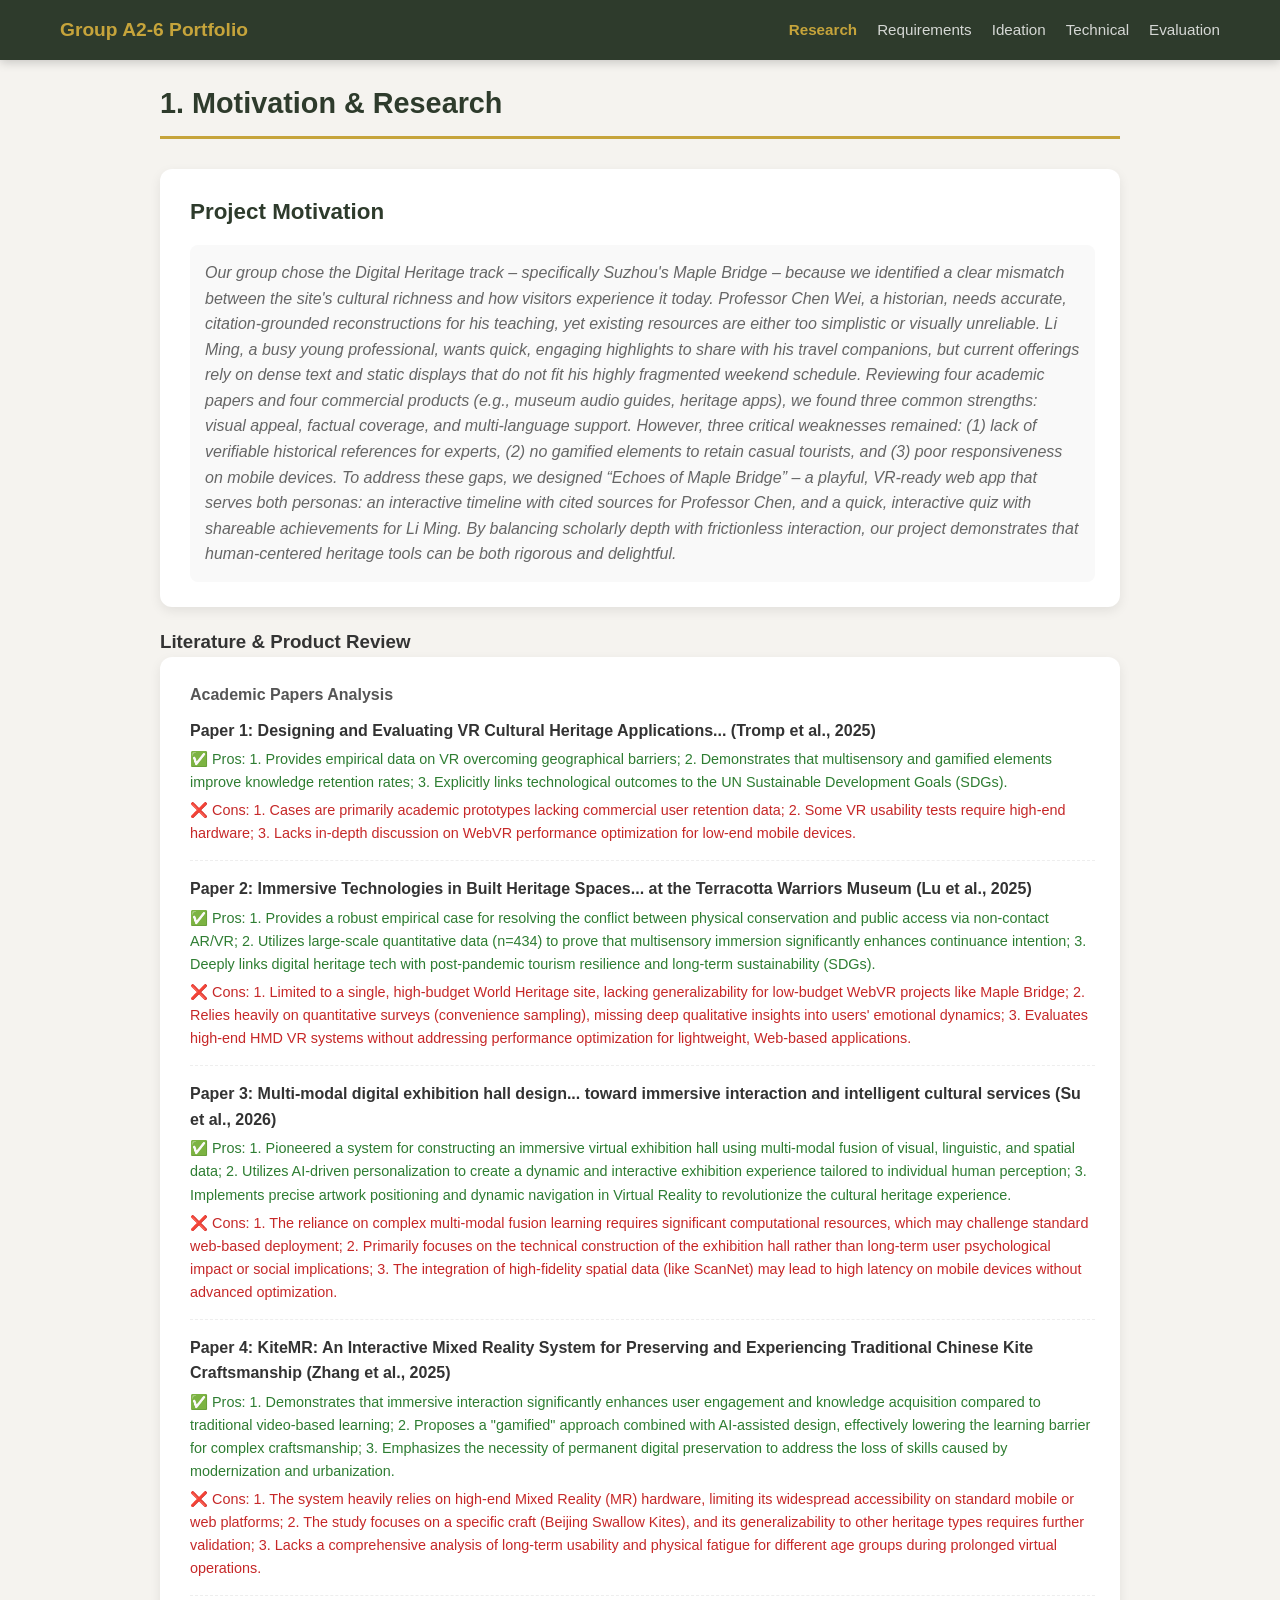
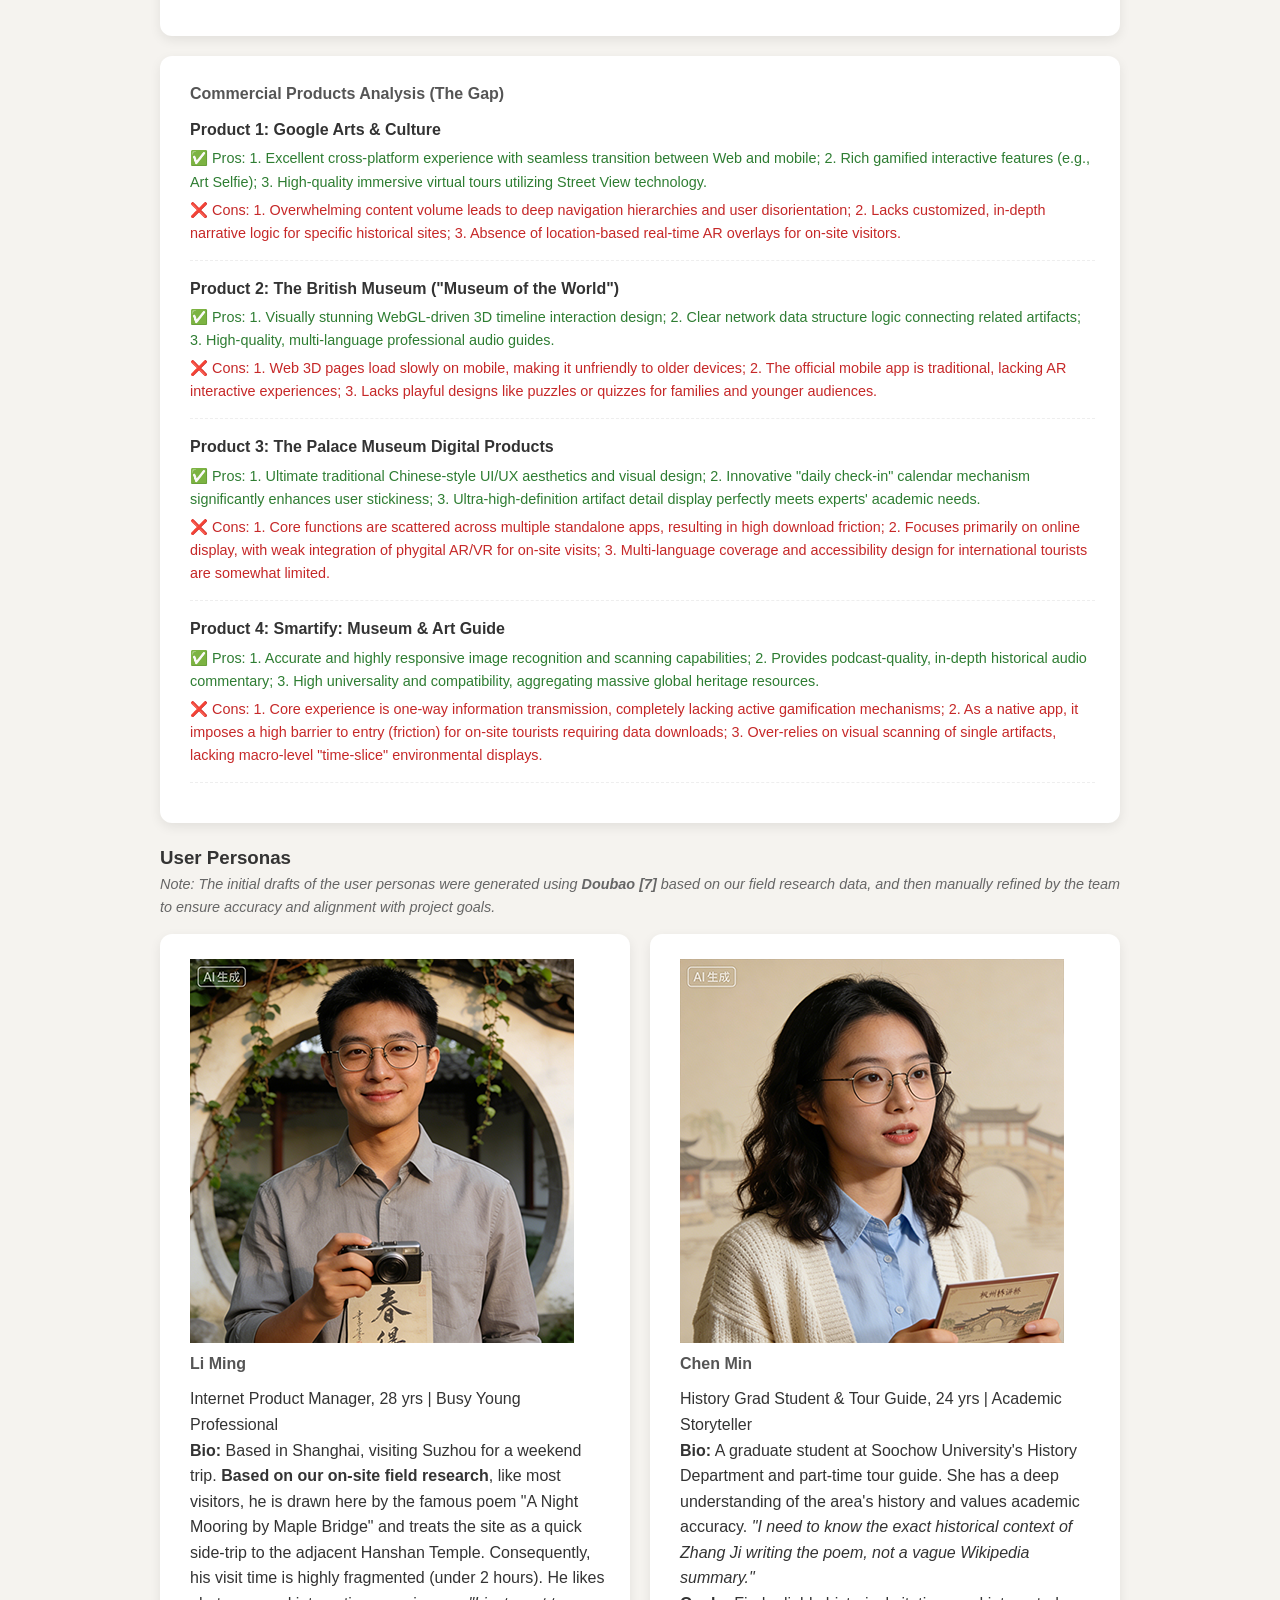
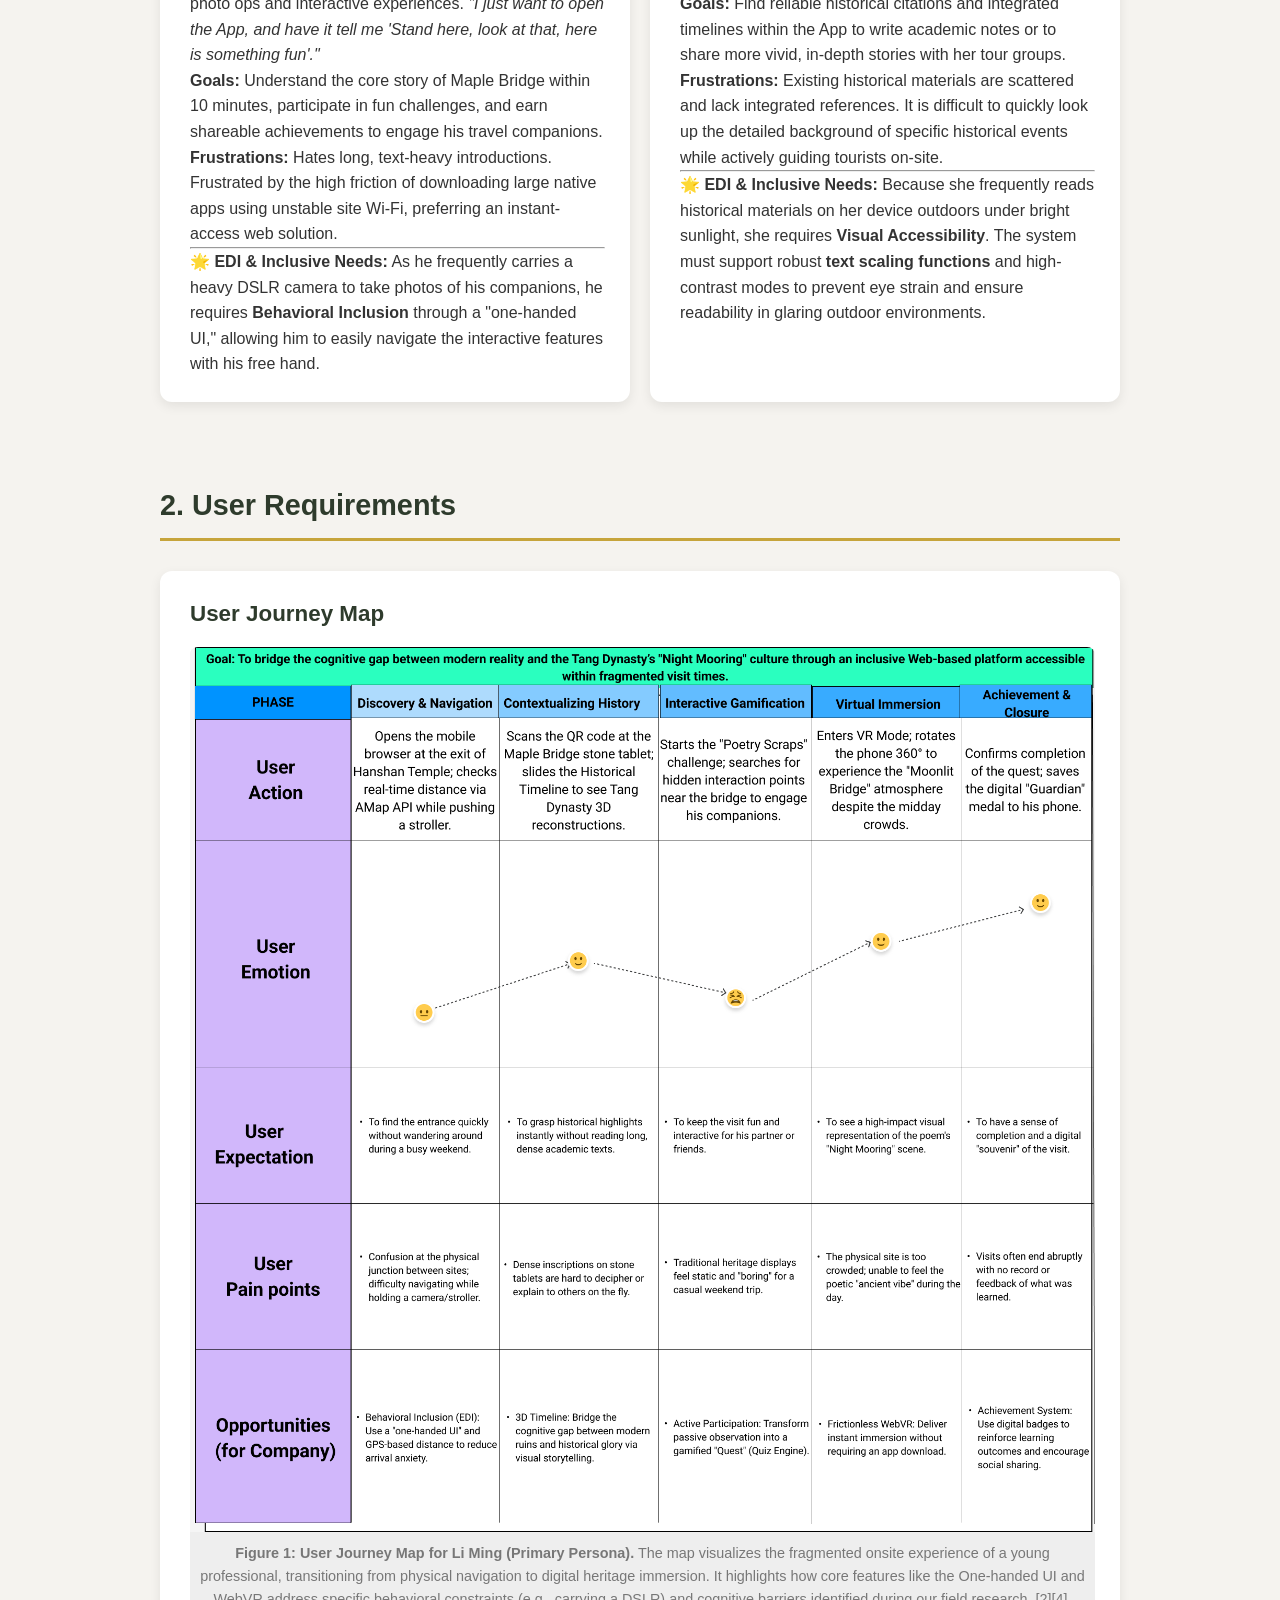
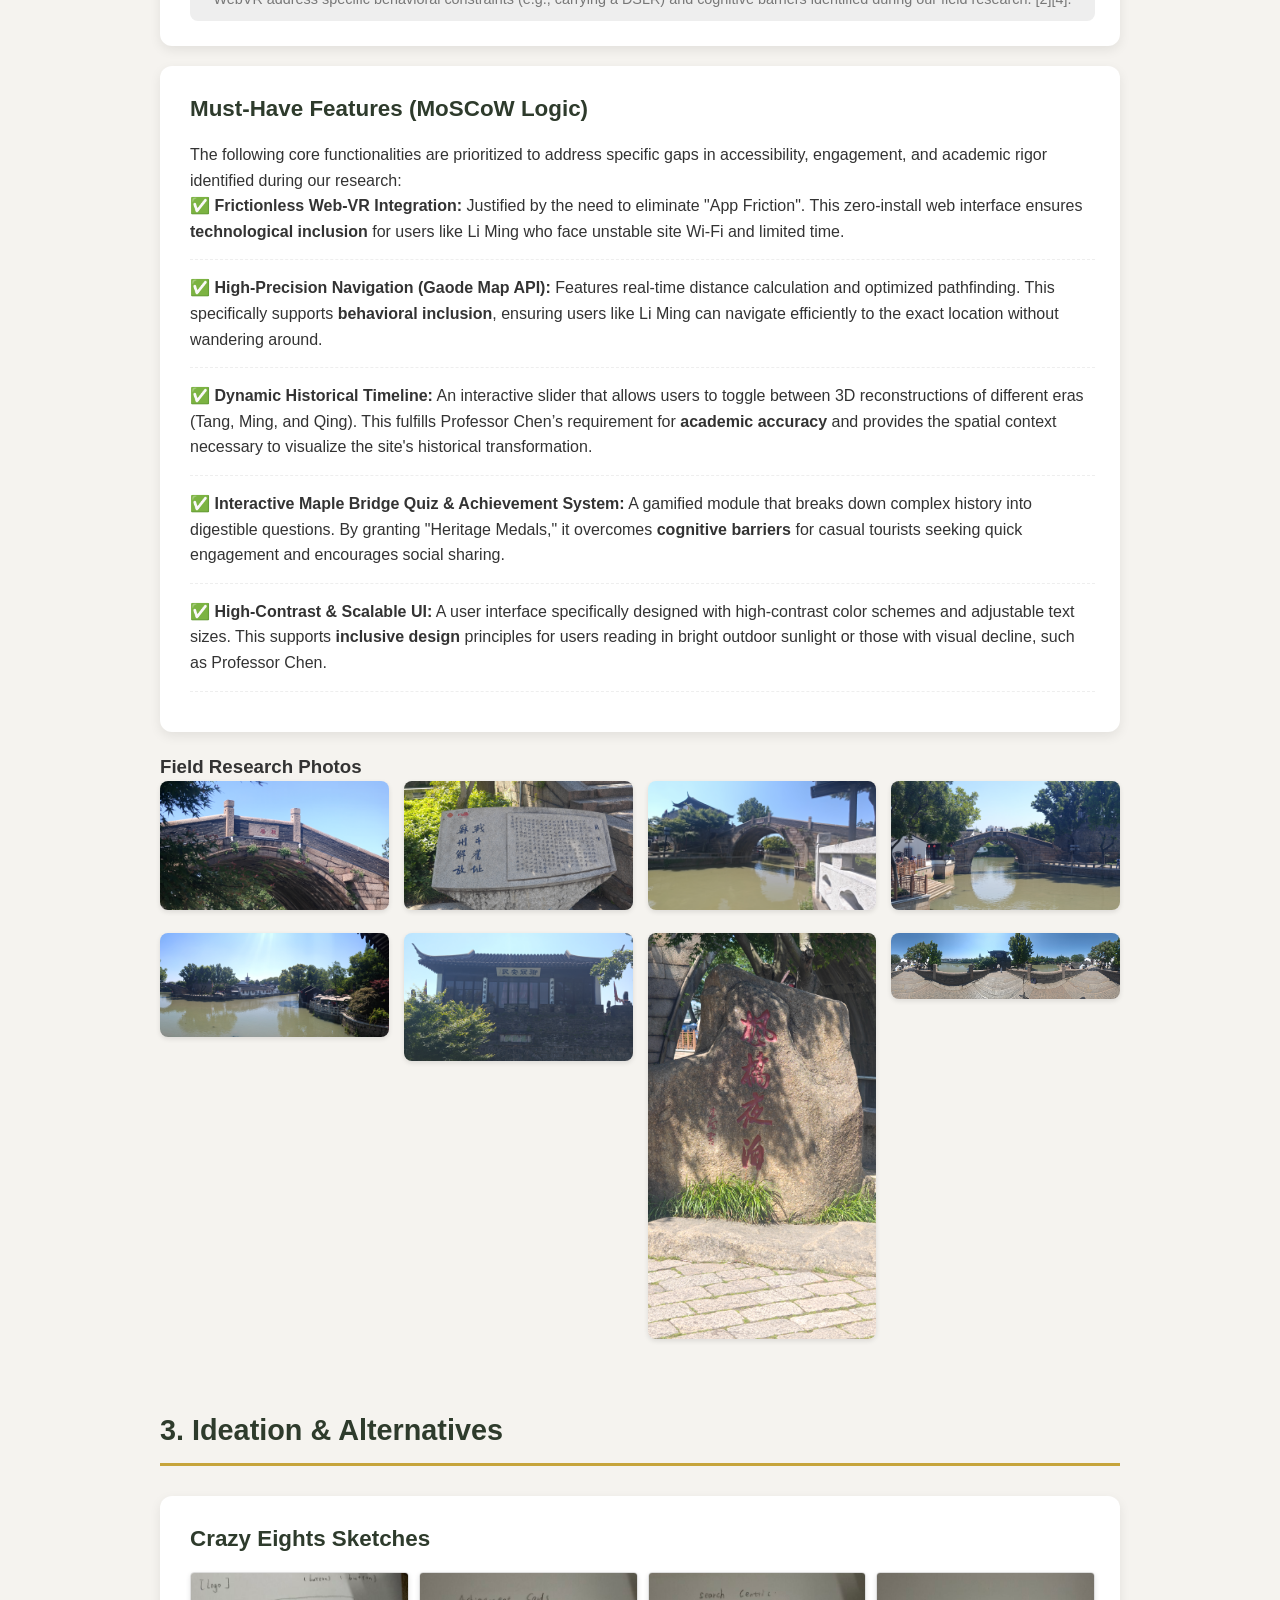
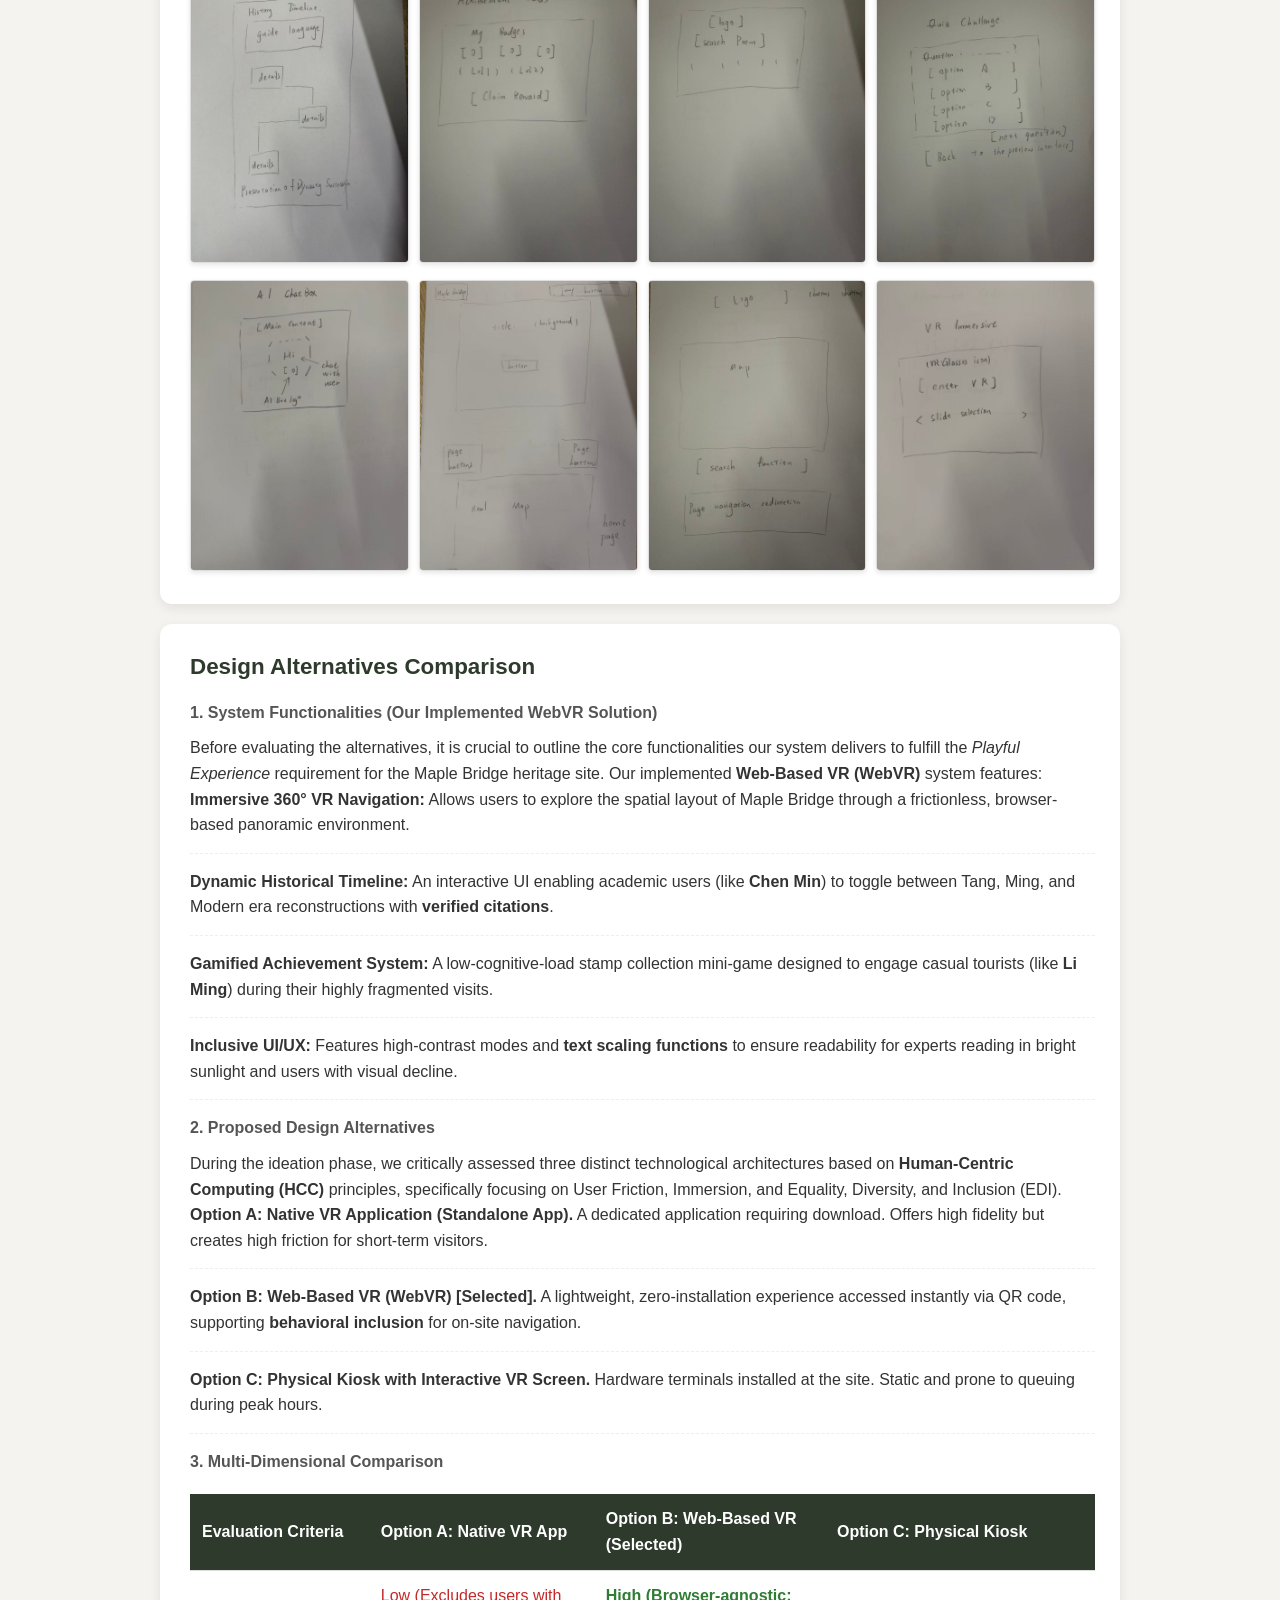
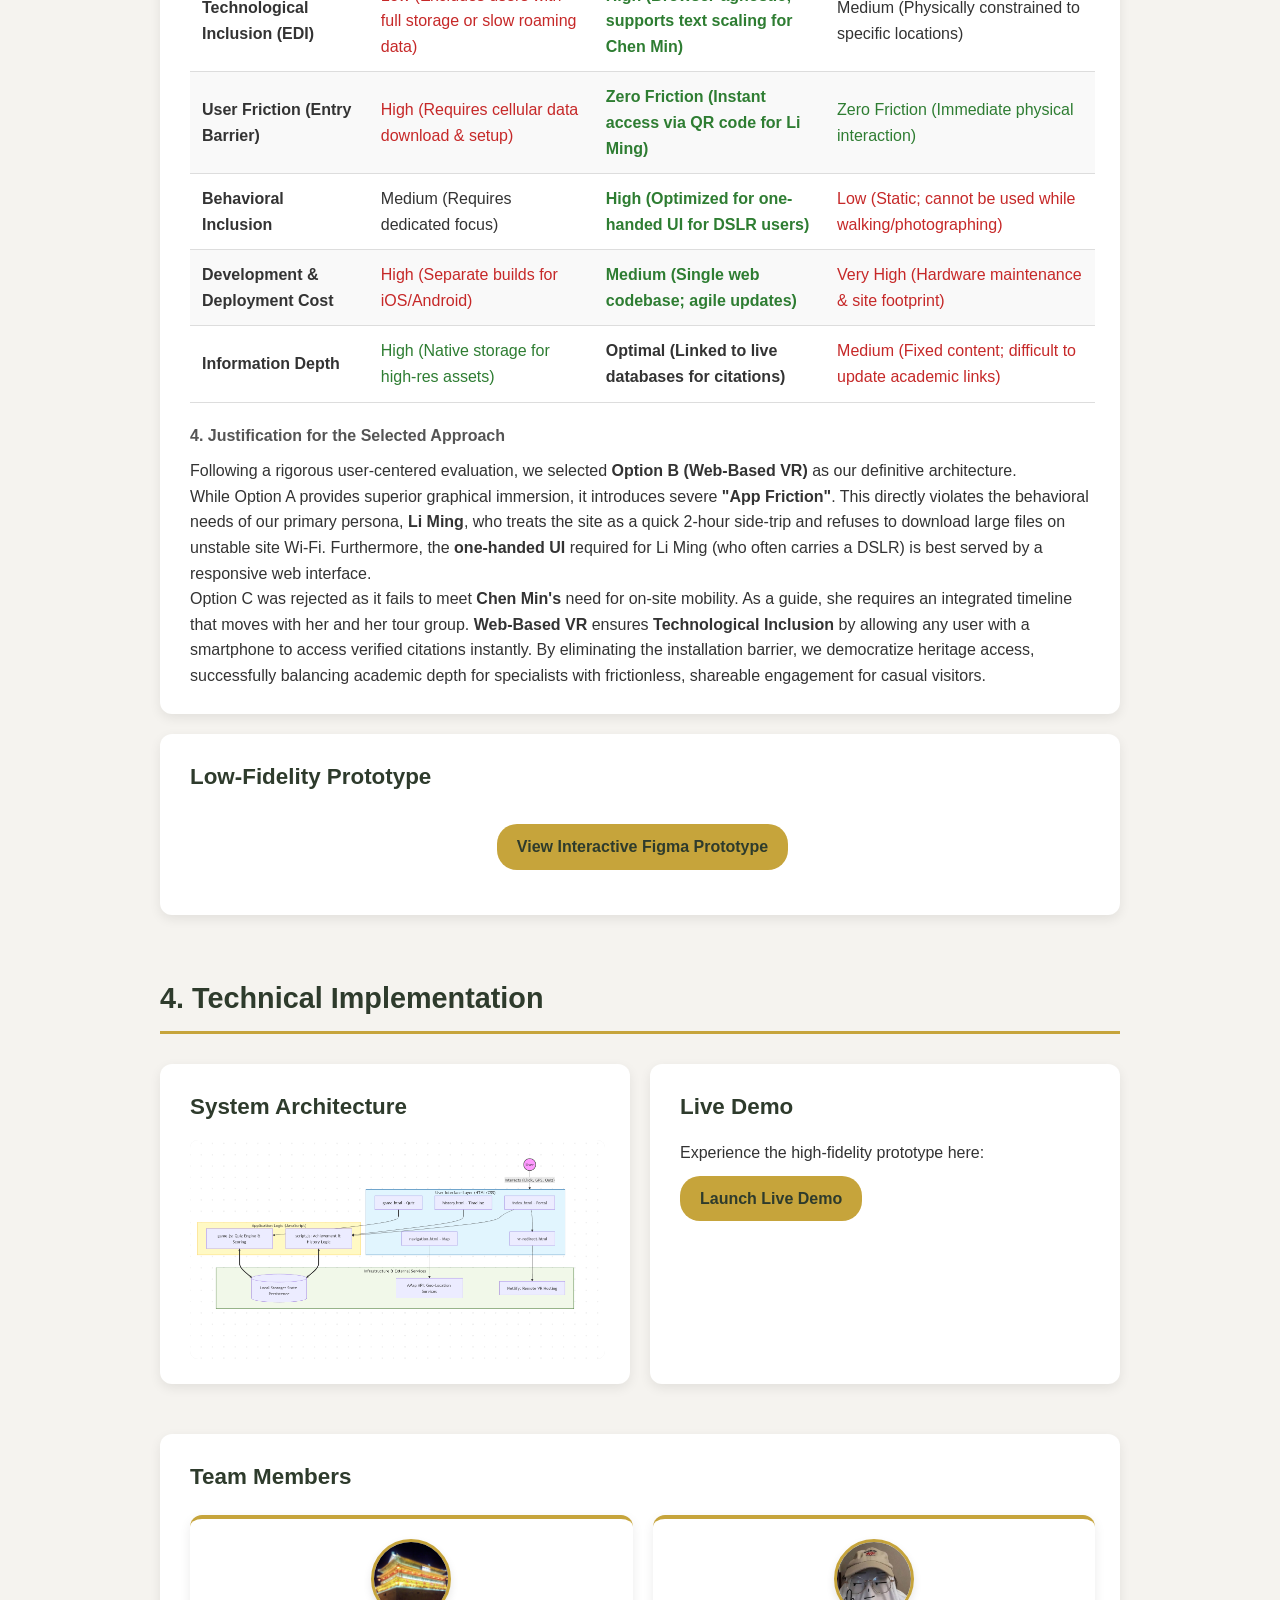
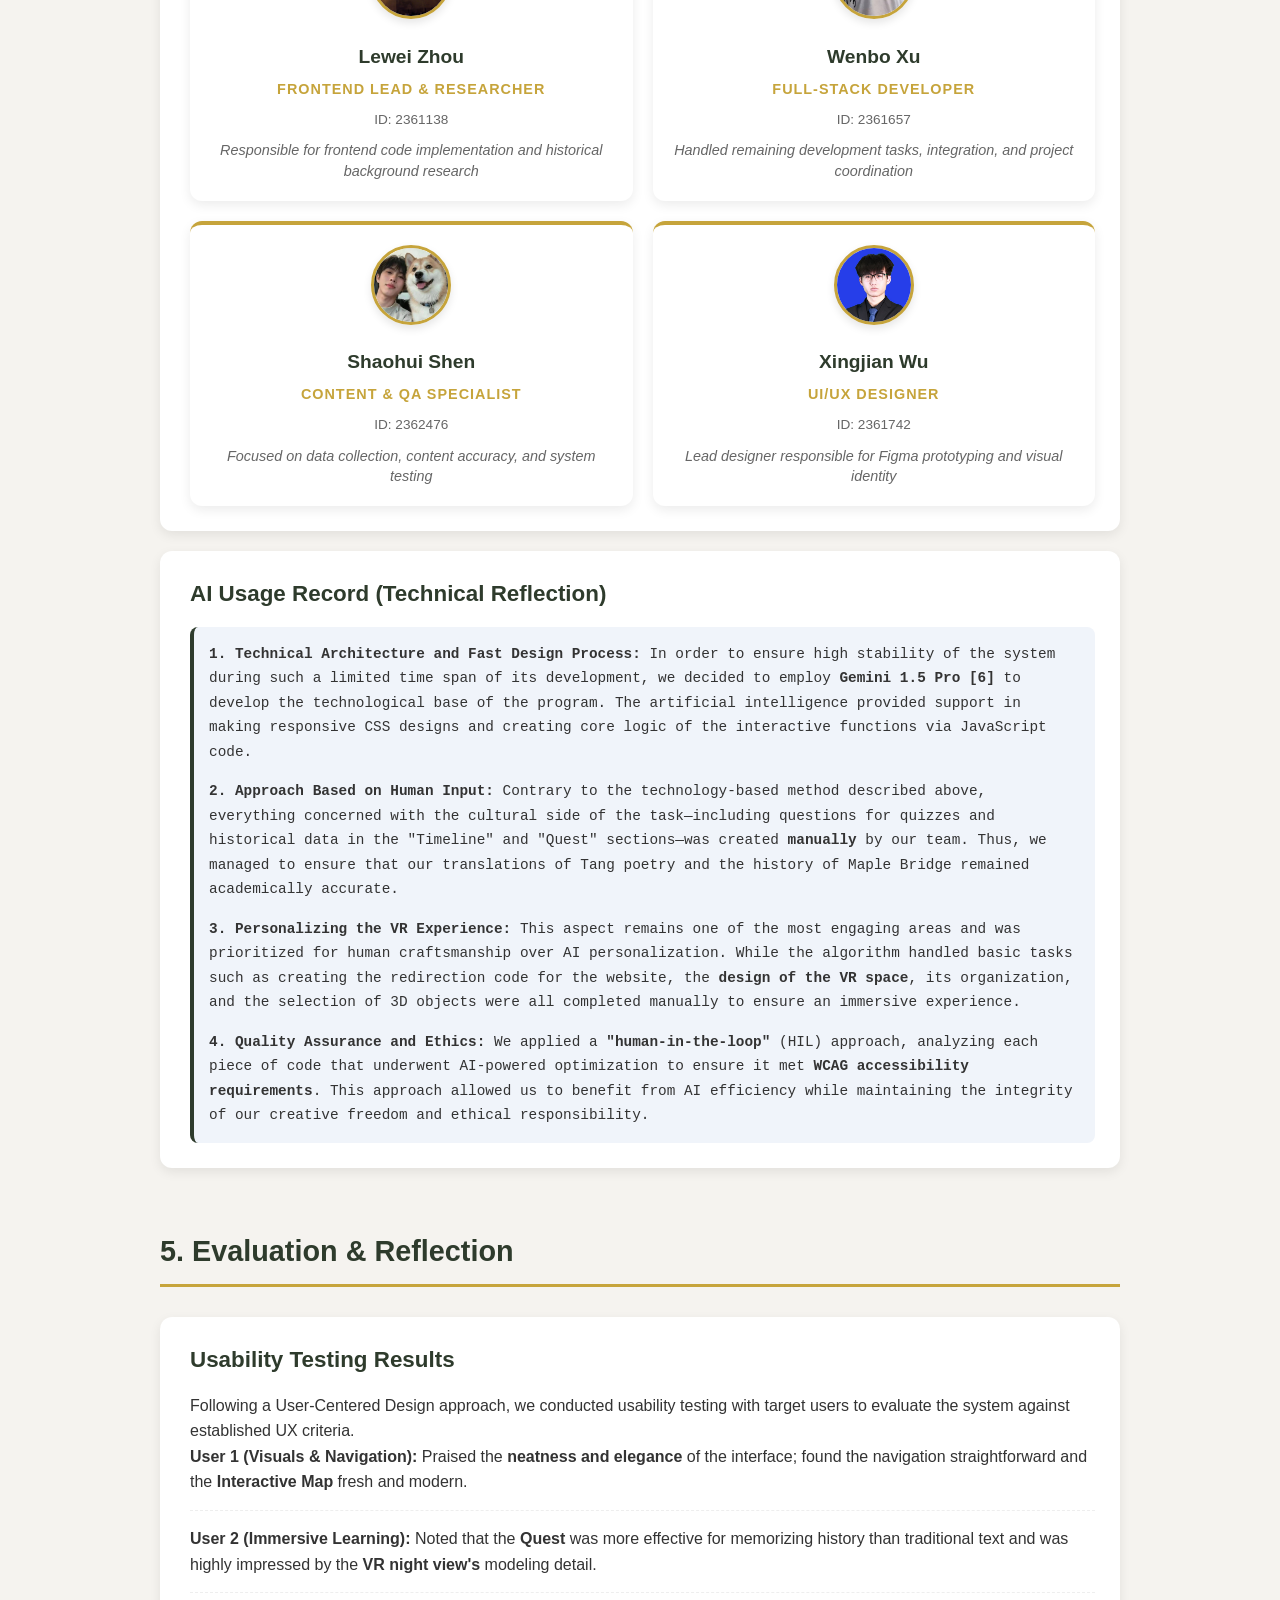
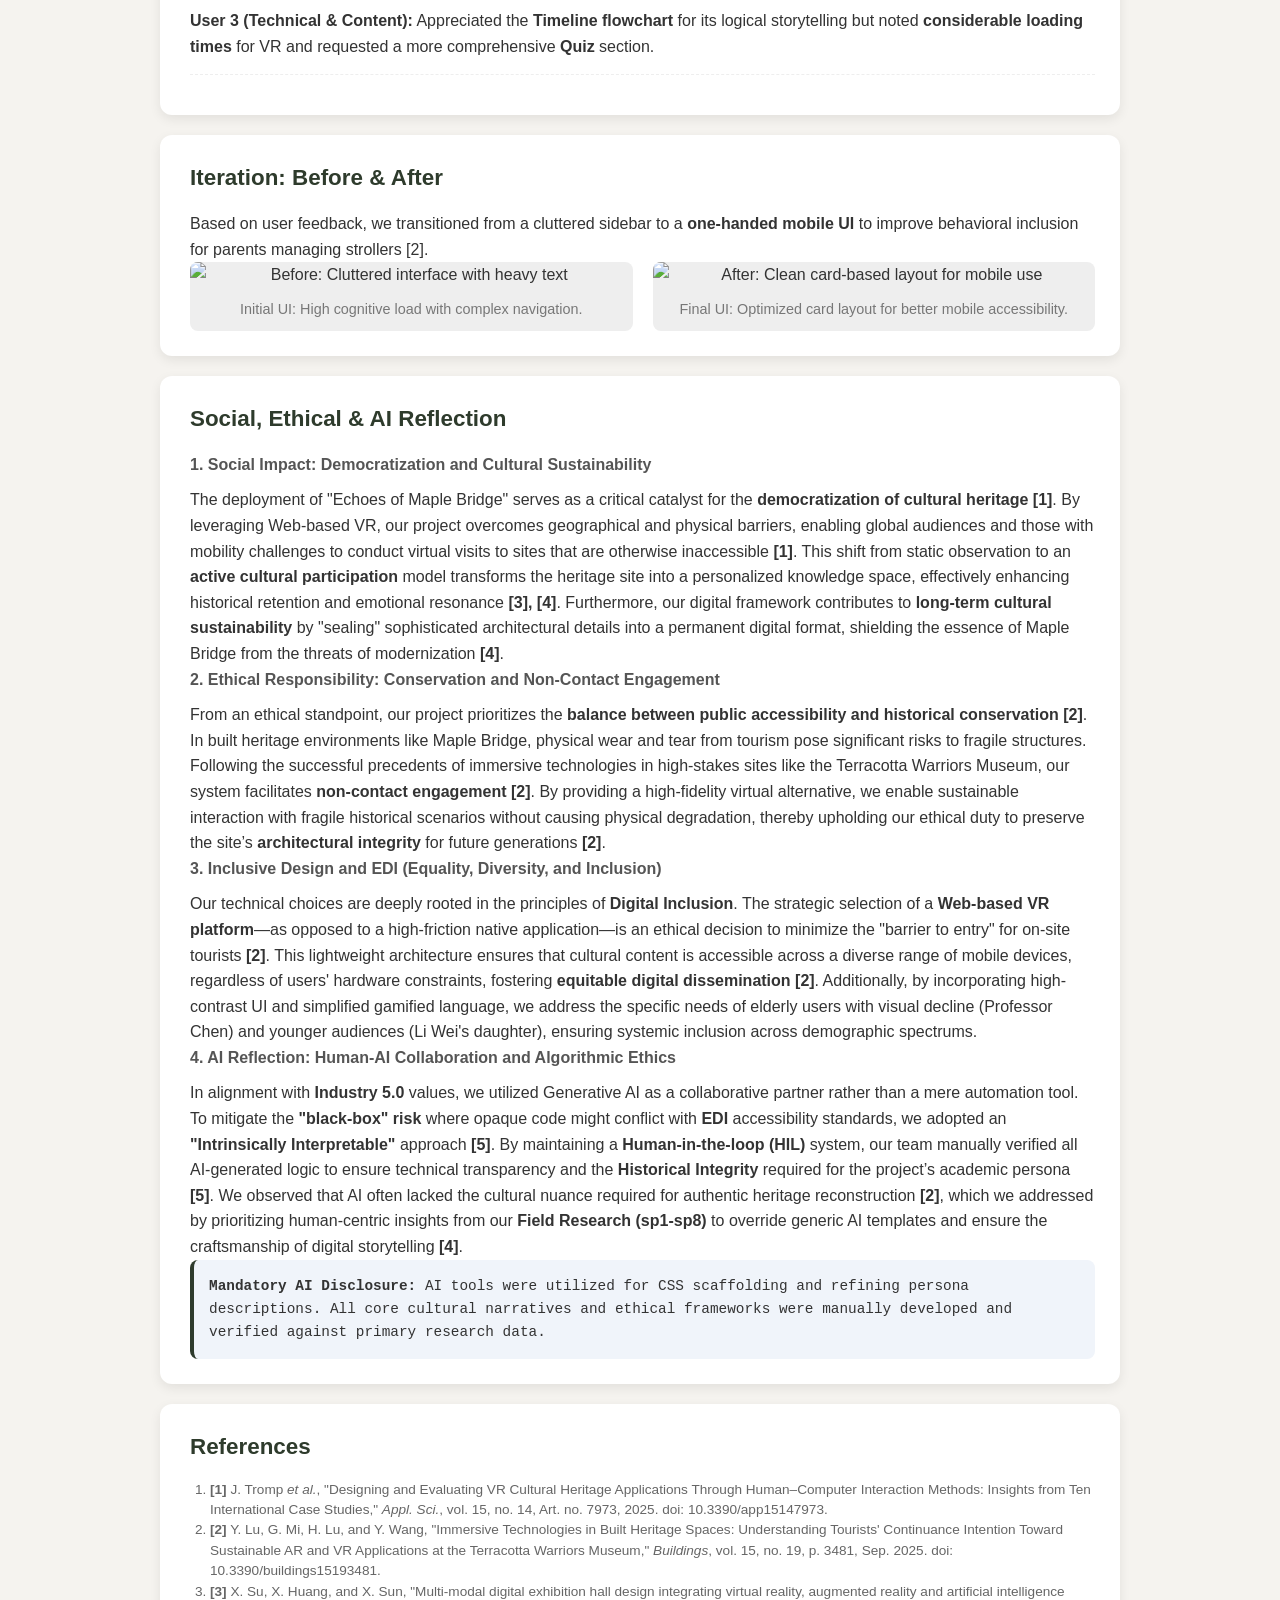
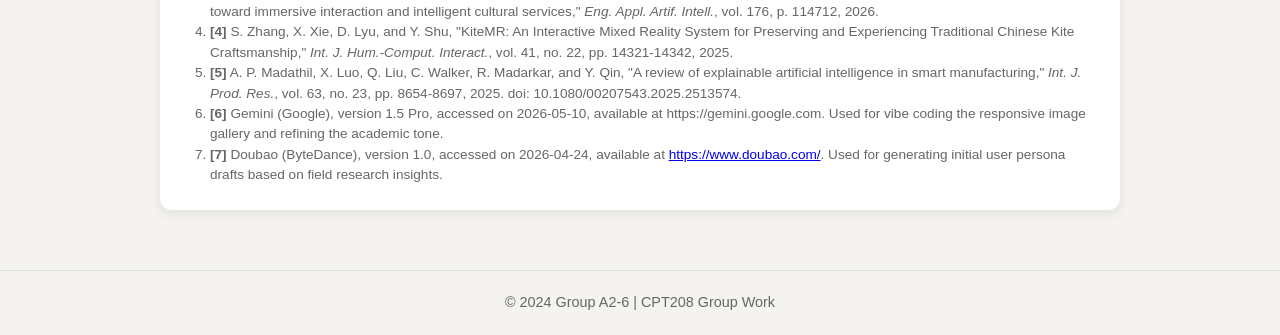
==== commit d62cdd05: "5" ====
--- a/index.html
+++ b/index.html
@@ -227,6 +227,9 @@
         </div>
 
         <h3>User Personas</h3>
+        <p style="font-size: 0.9rem; color: #666; margin-bottom: 15px; font-style: italic;">
+            Note: The initial drafts of the user personas were generated using <strong>Doubao [7]</strong> based on our field research data, and then manually refined by the team to ensure accuracy and alignment with project goals.
+        </p>
         <div class="grid-2-col">
             <div class="card persona-summary">
                 <div class="persona-header">
@@ -833,6 +836,11 @@
                     https://gemini.google.com. Used for vibe coding the responsive image gallery and refining the
                     academic tone.
                 </li>
+                <li id="ref7">
+                    <strong>[7]</strong> Doubao (ByteDance), version 1.0, accessed on 2026-04-24, available at 
+                    <a href="https://www.doubao.com/" target="_blank">https://www.doubao.com/</a>. 
+                    Used for generating initial user persona drafts based on field research insights.
+                </li>
             </ol>
         </div>
     </section>
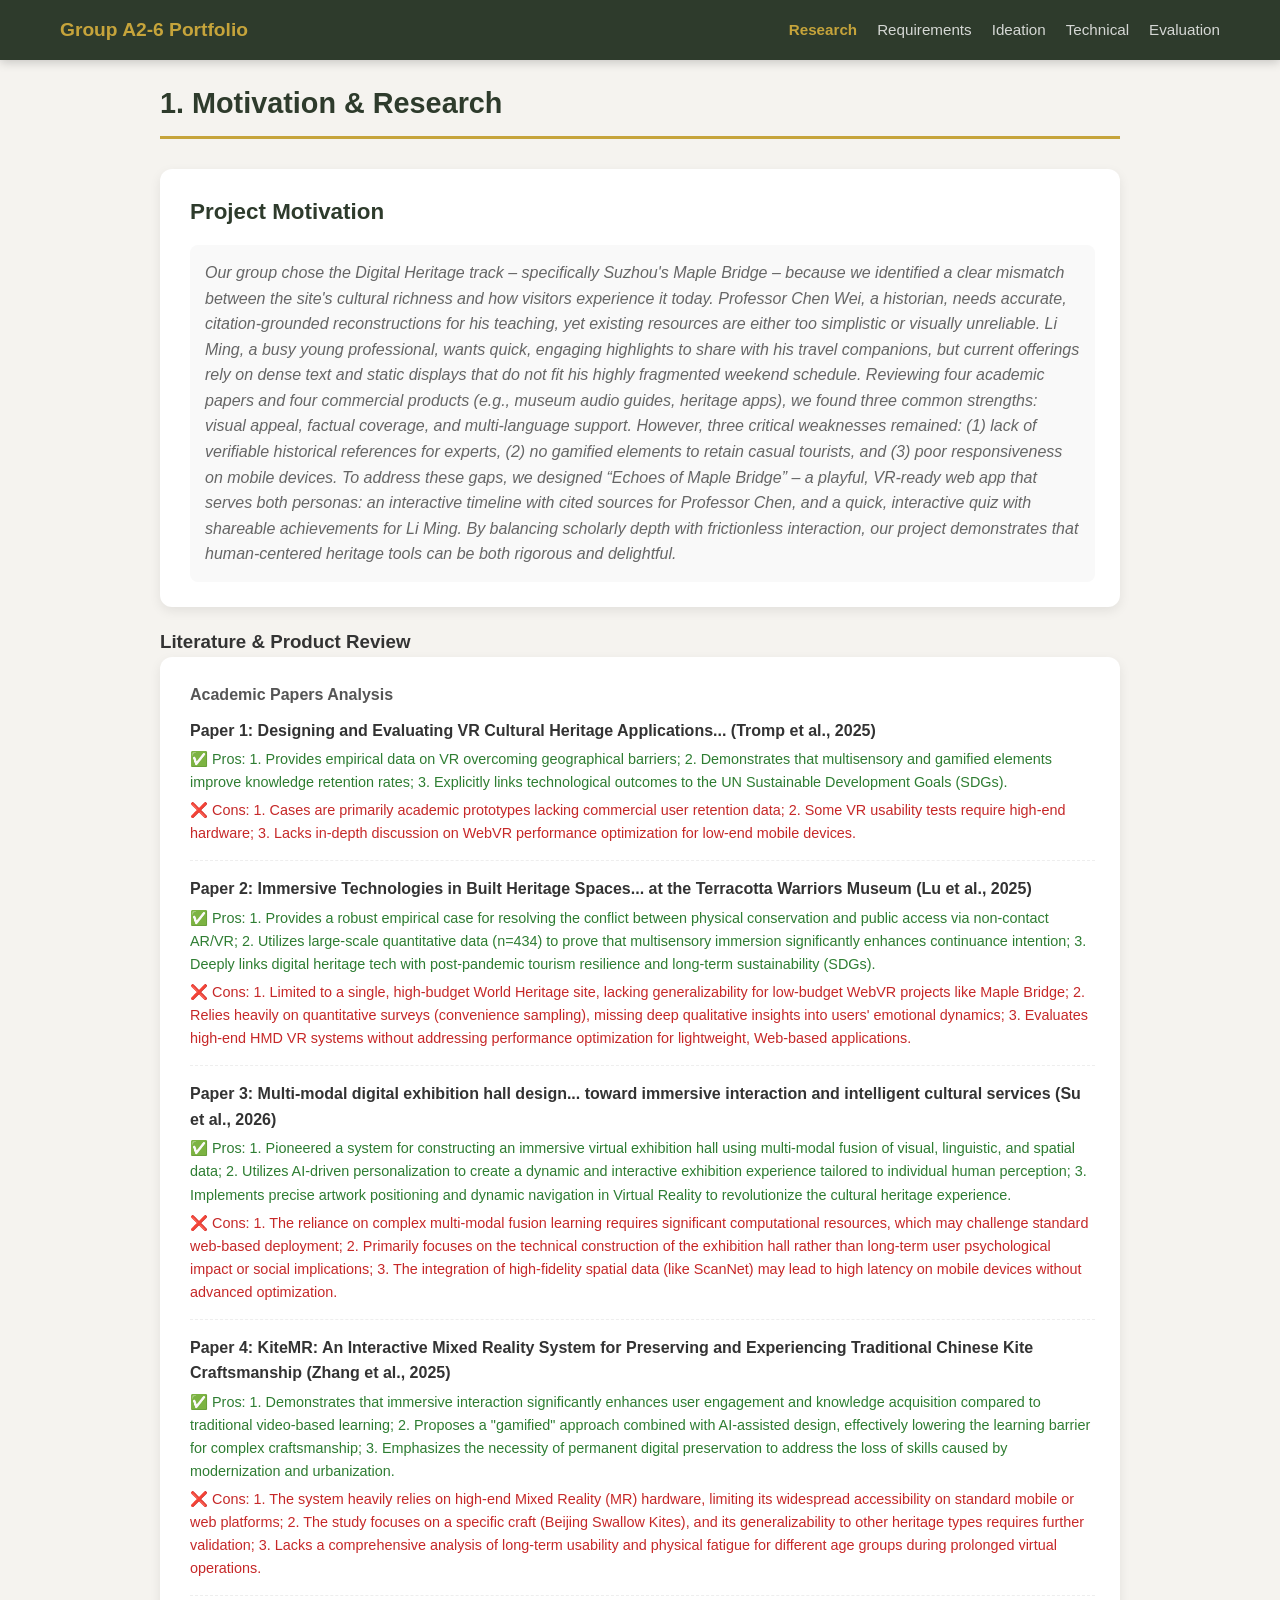
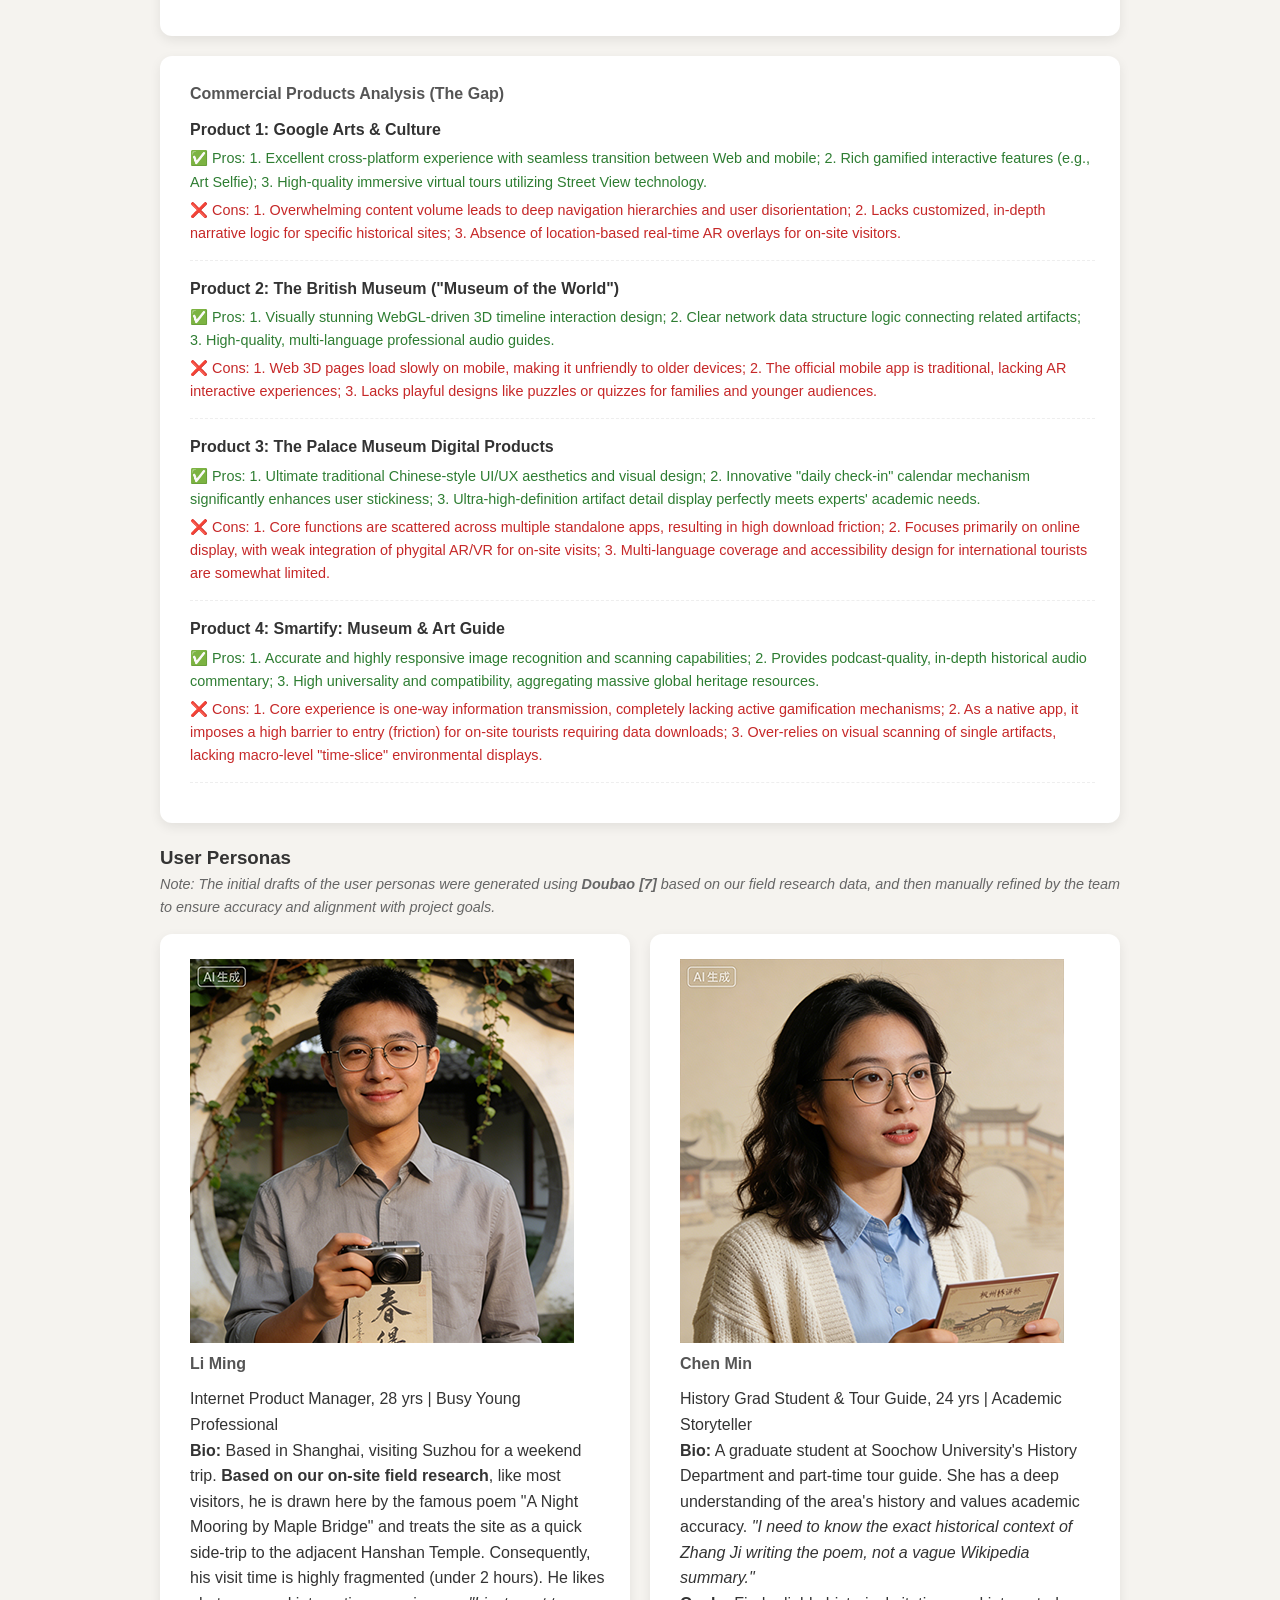
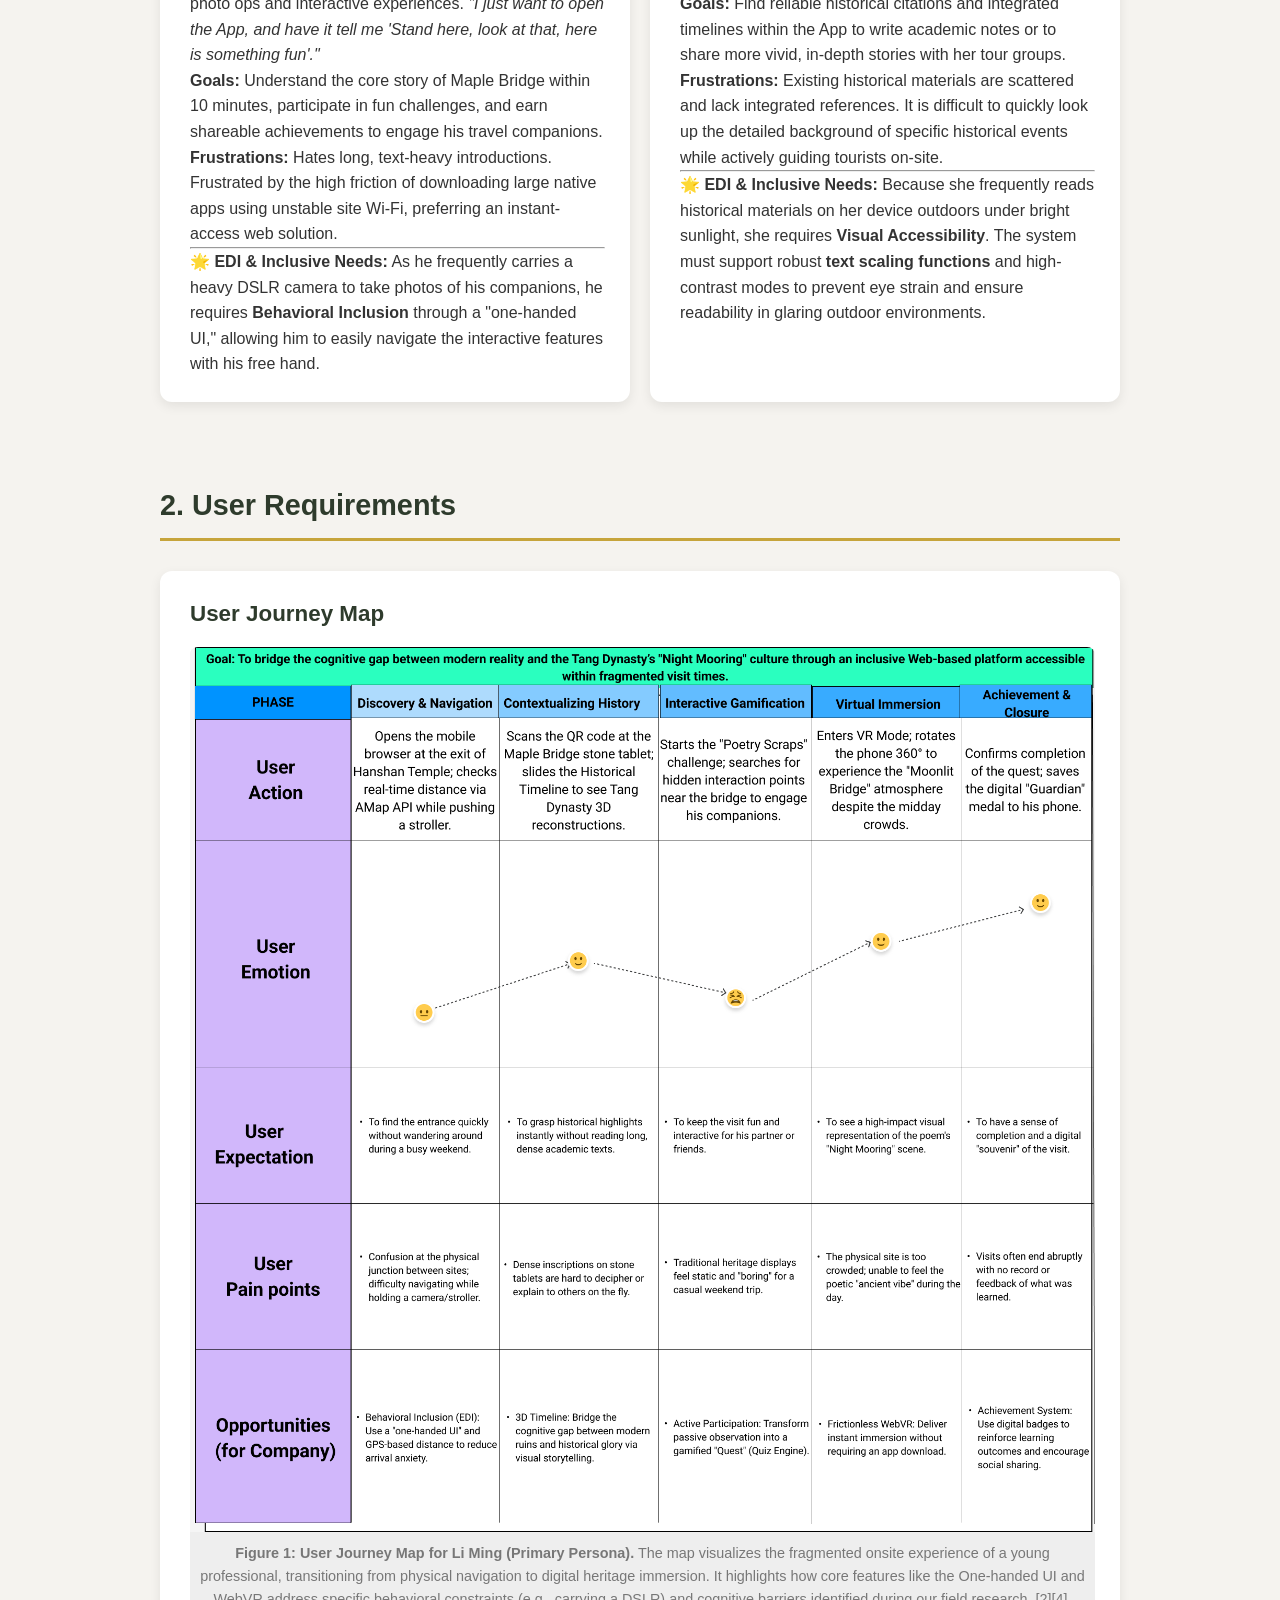
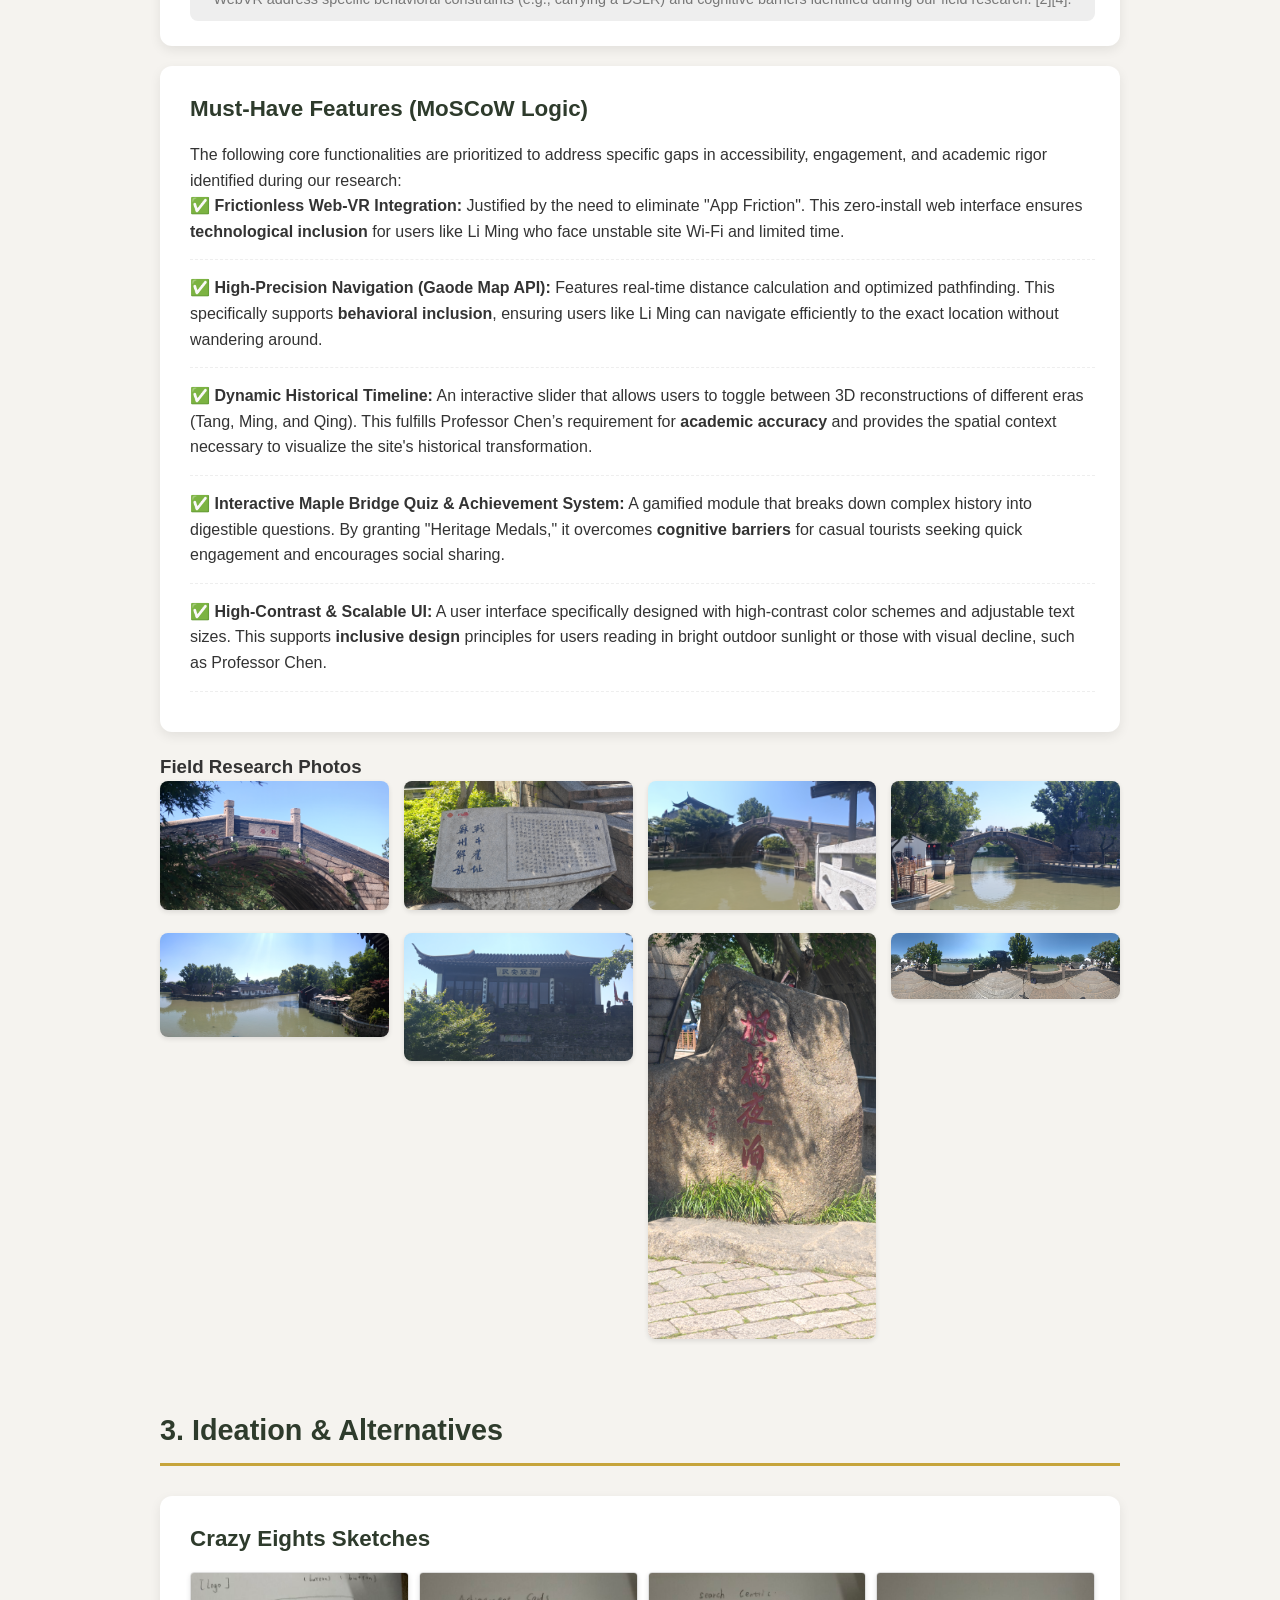
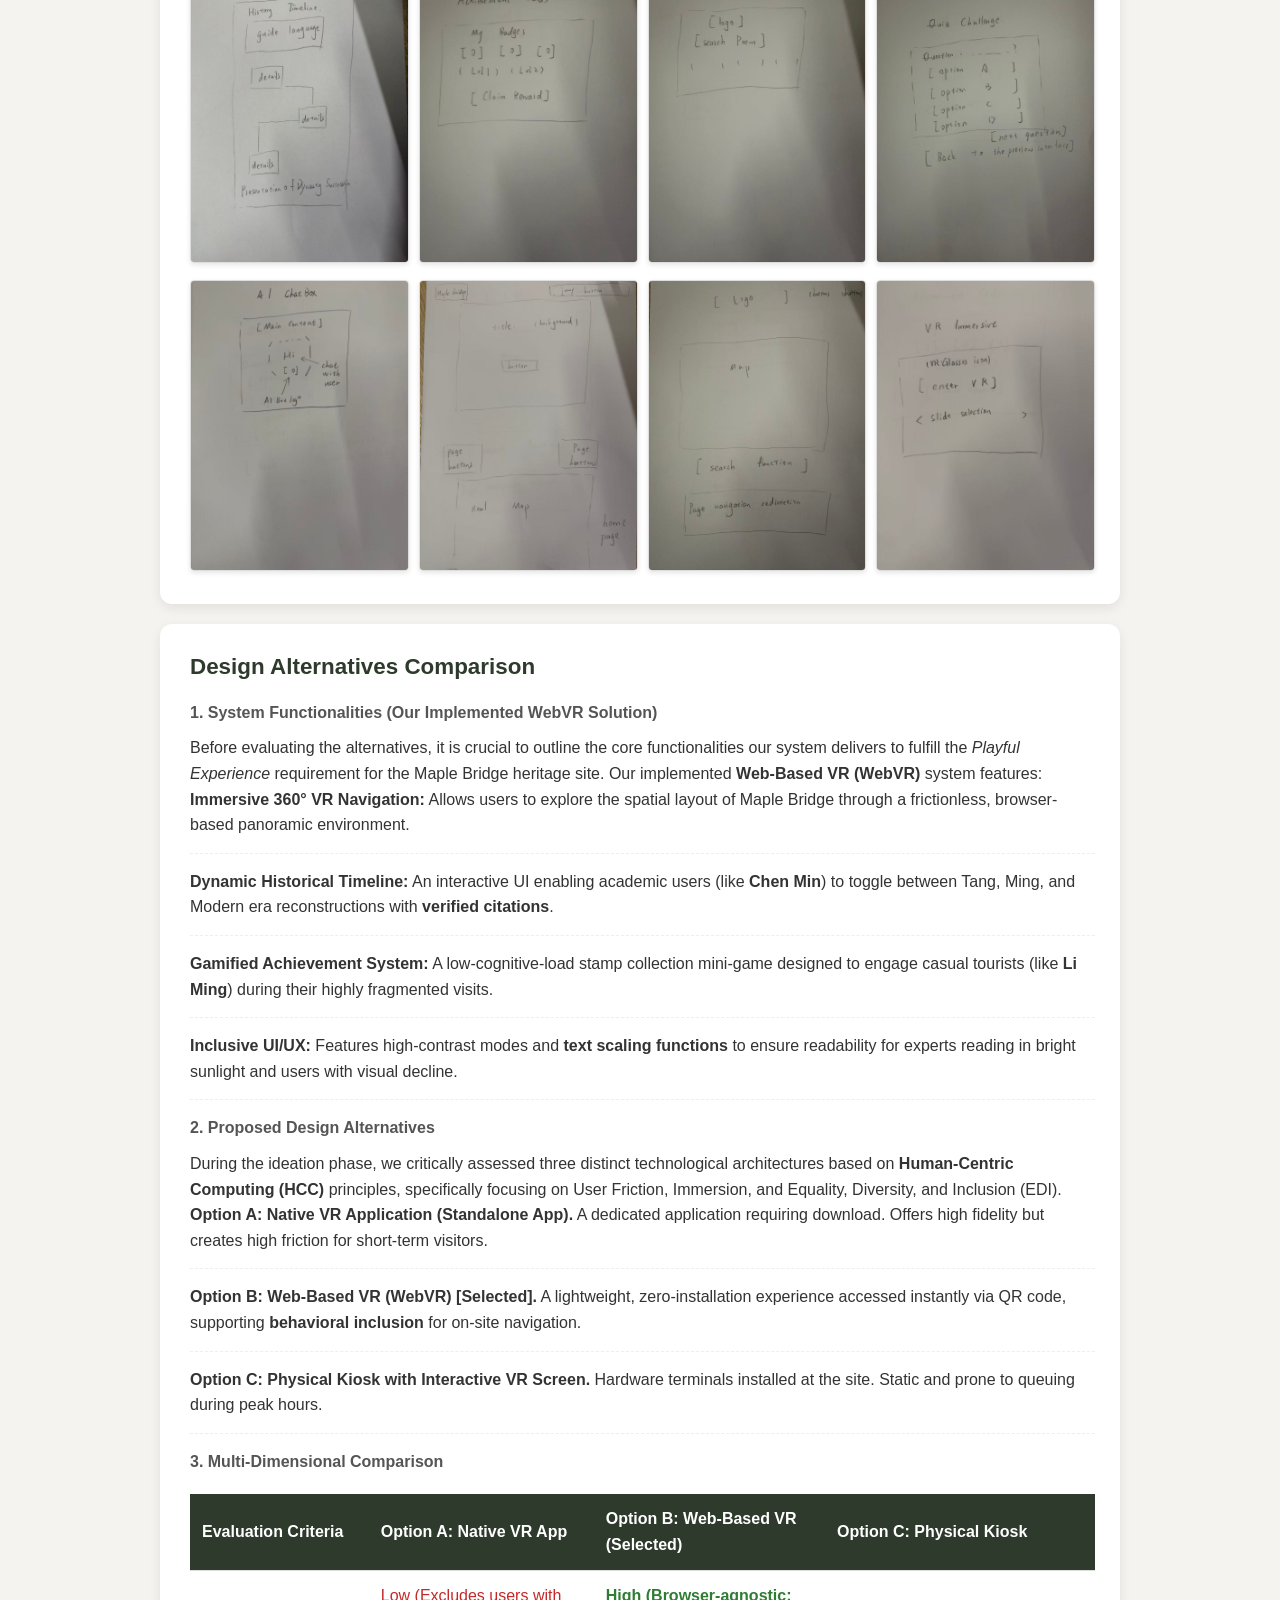
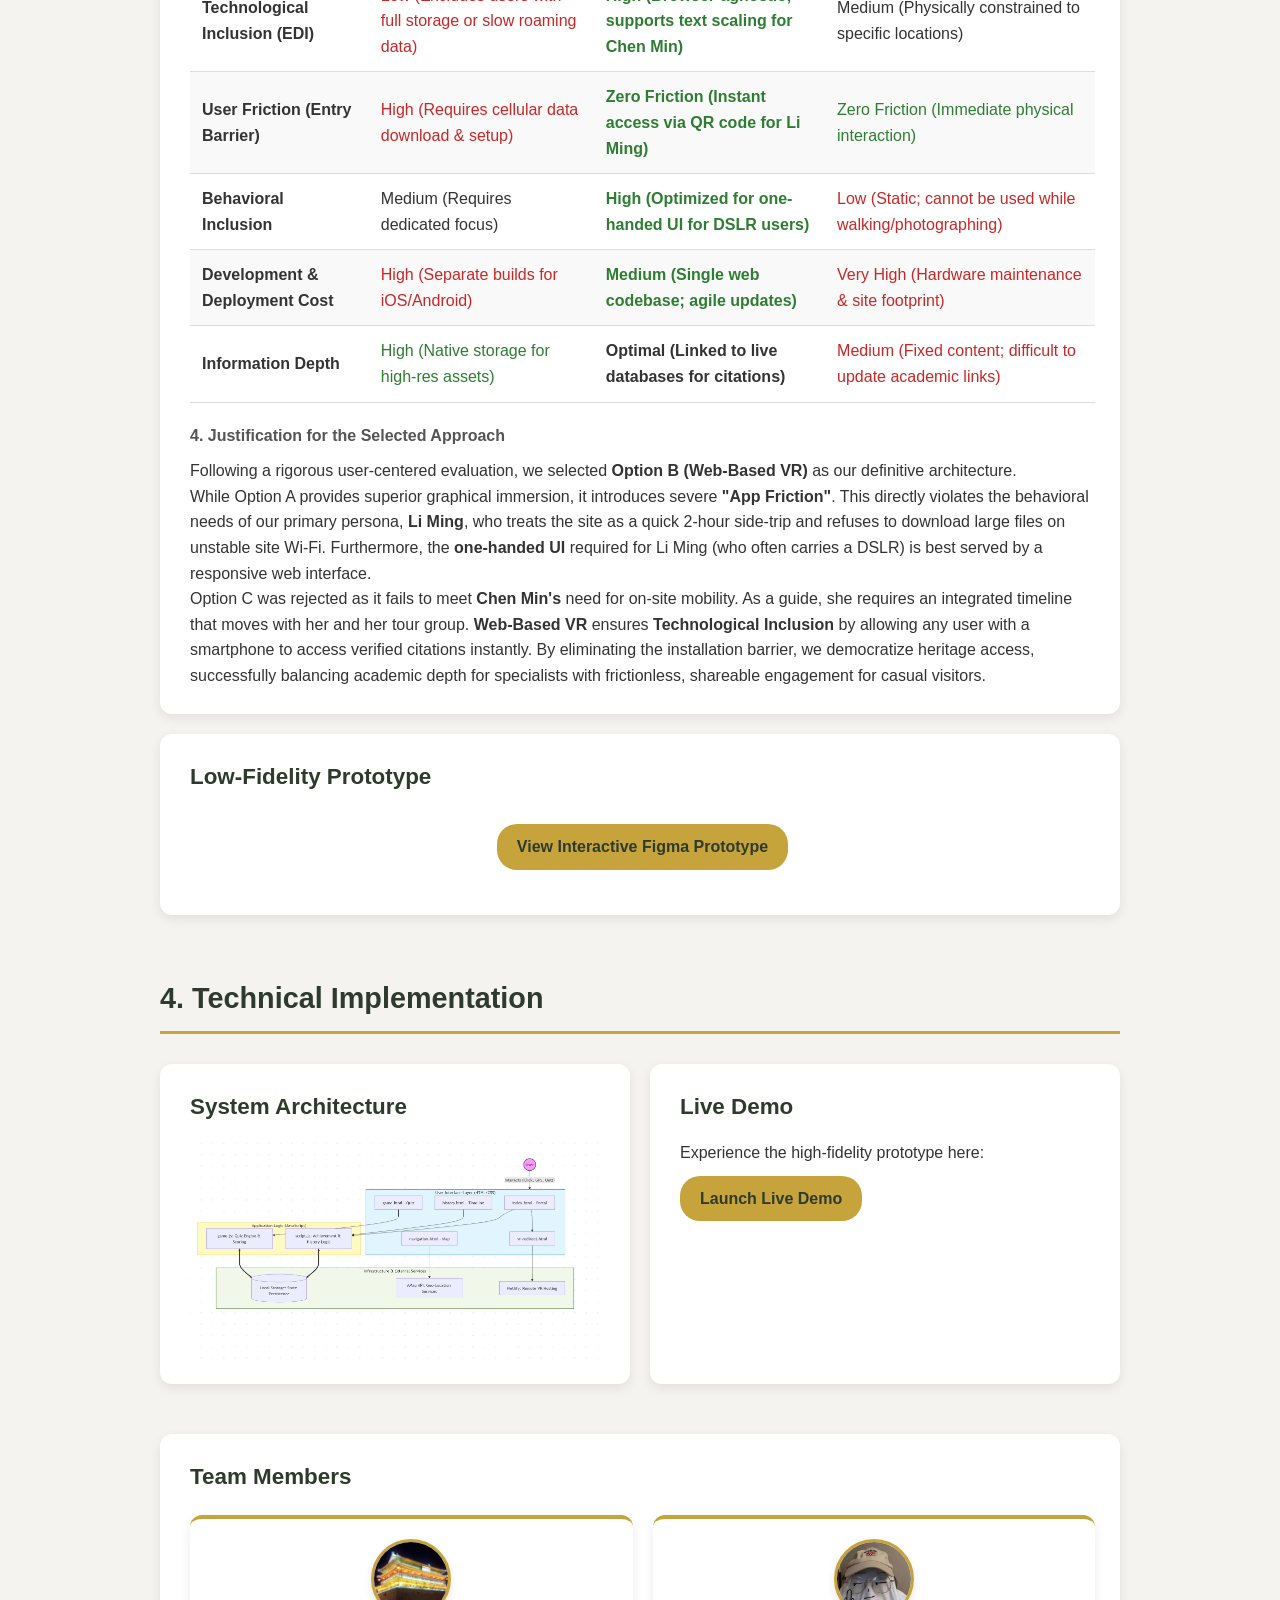
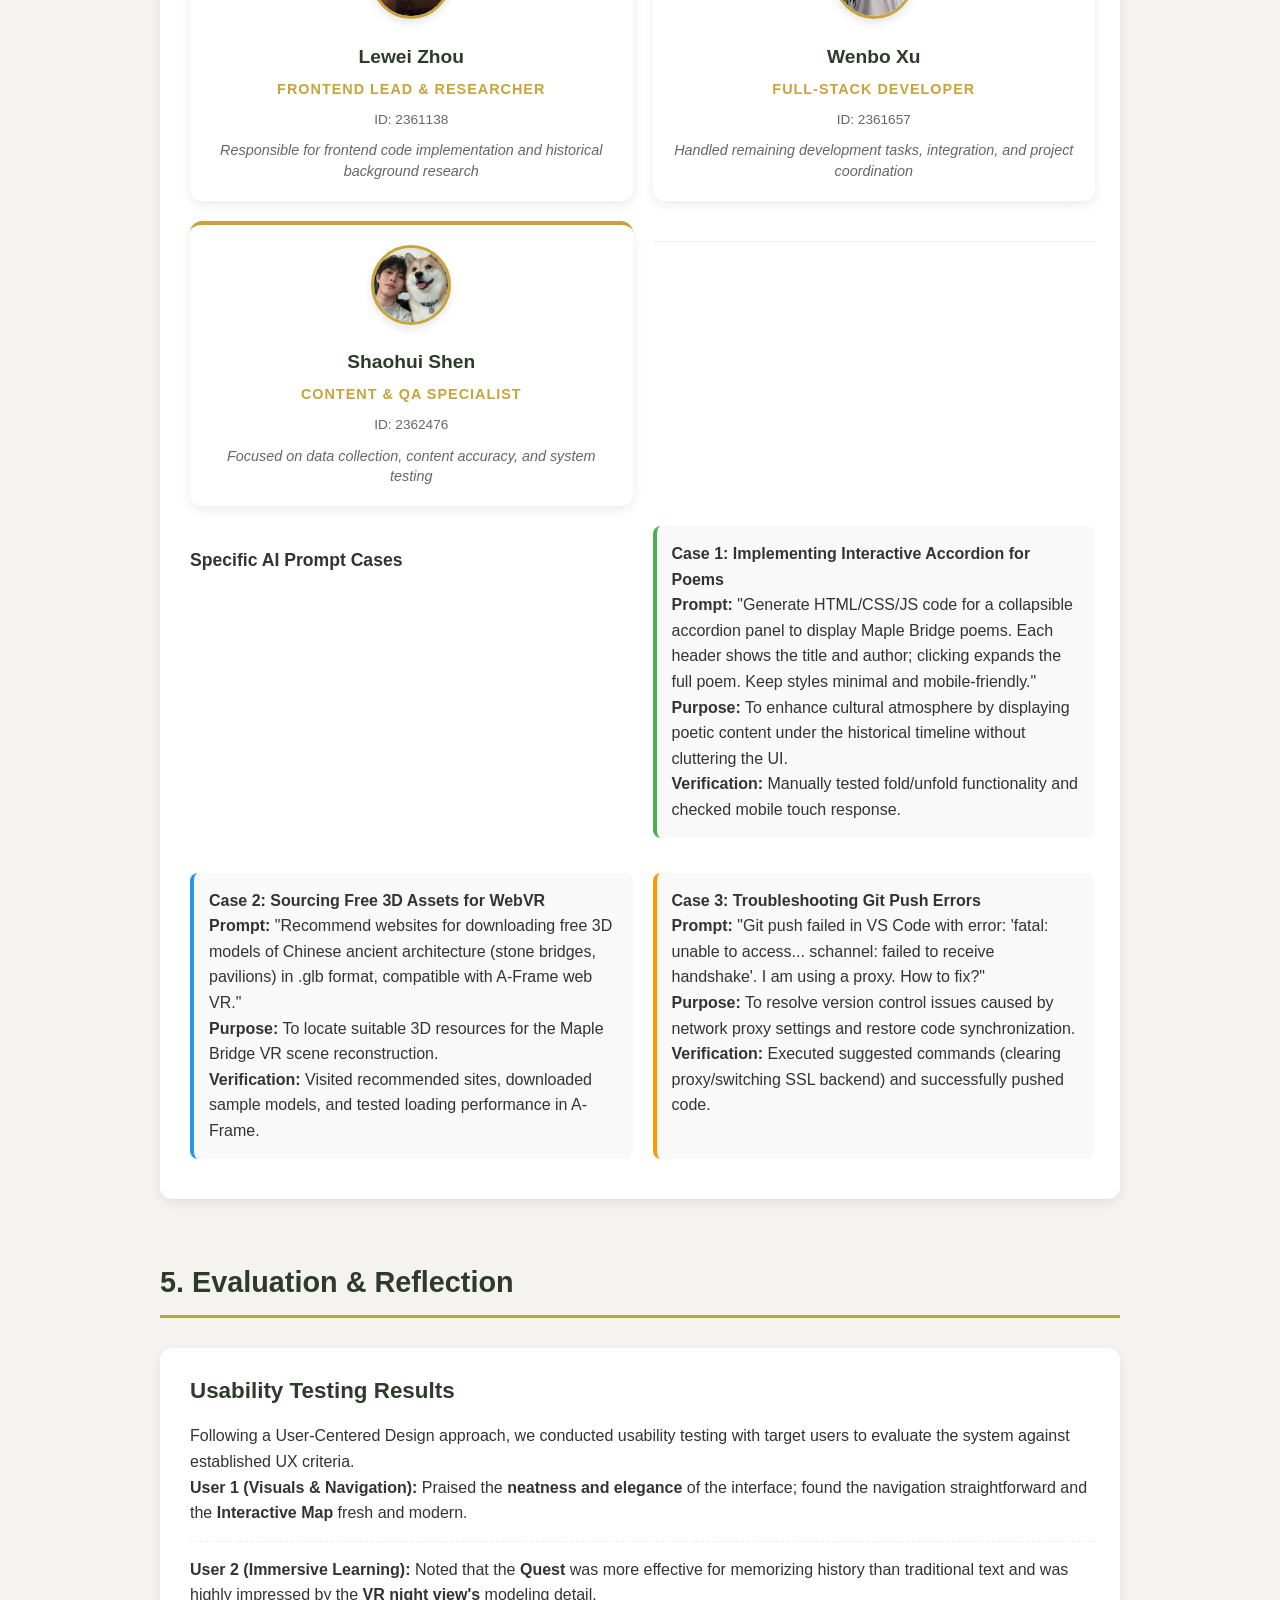
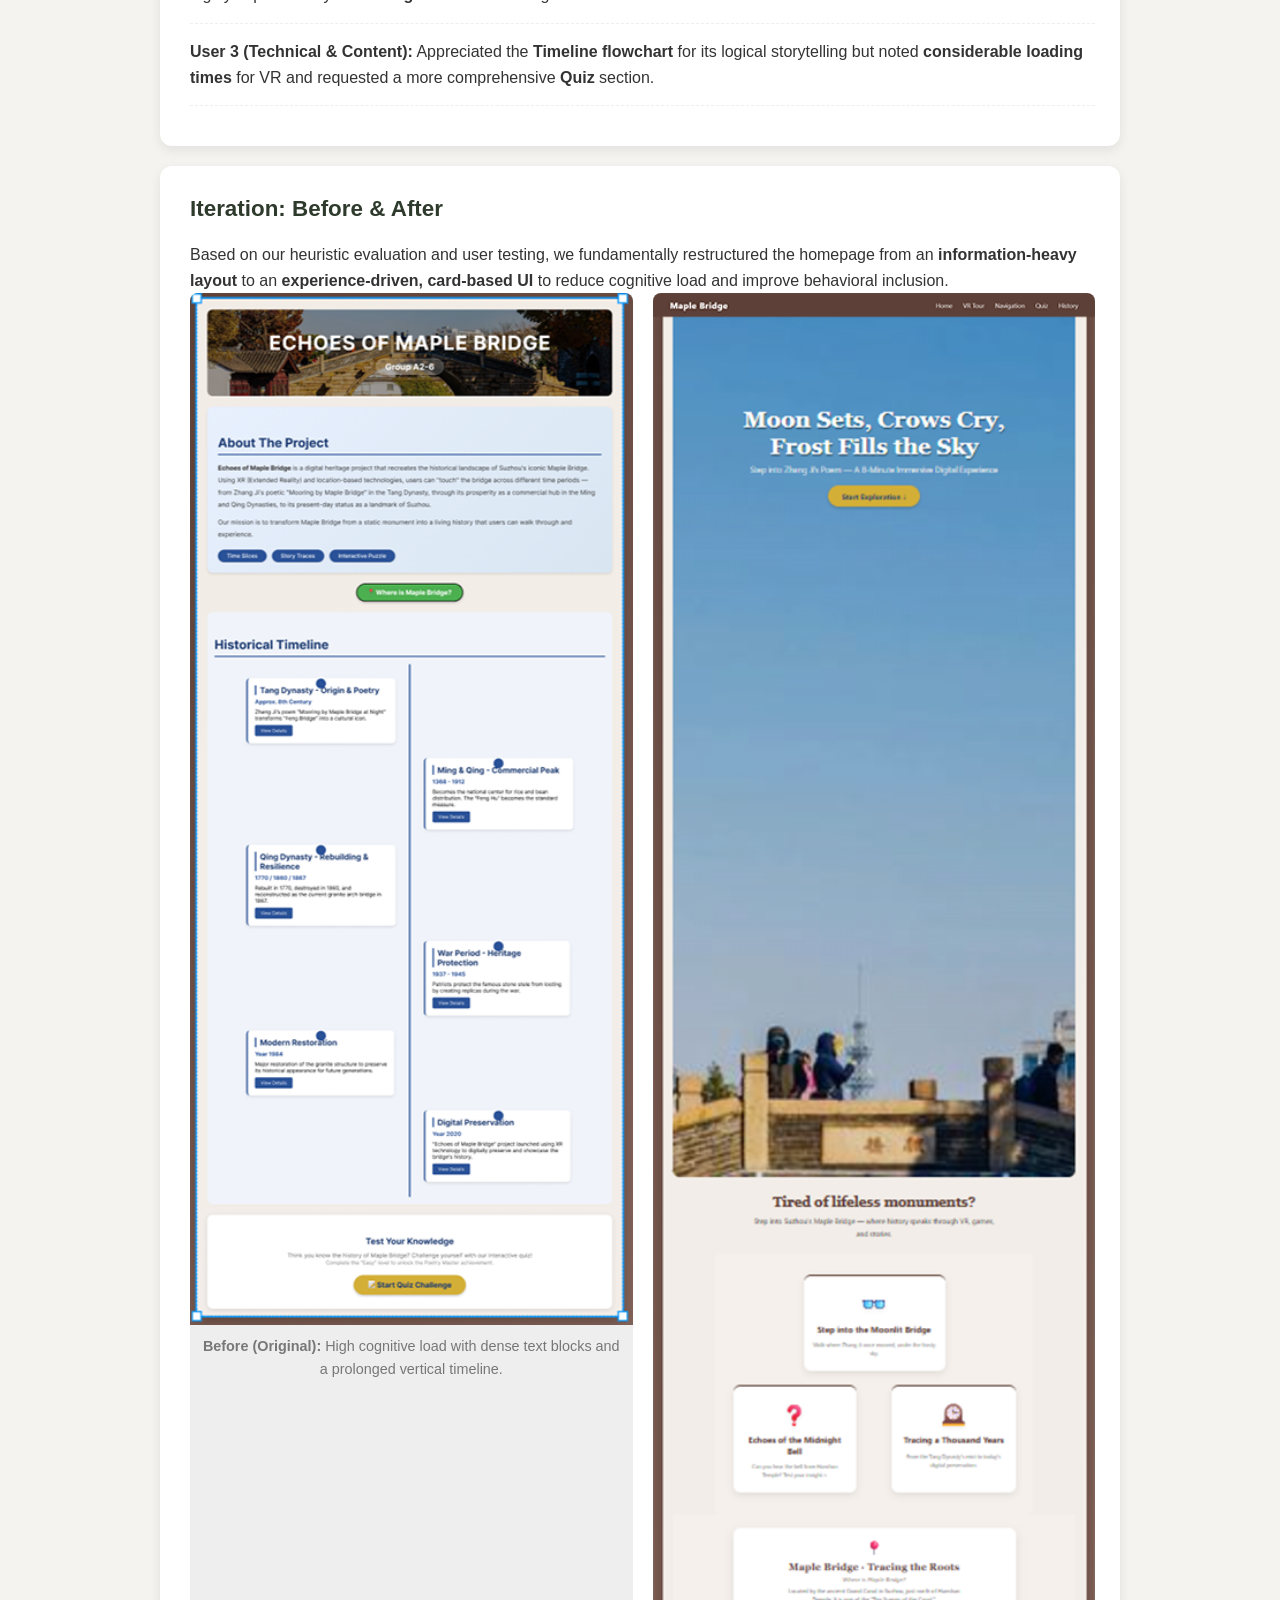
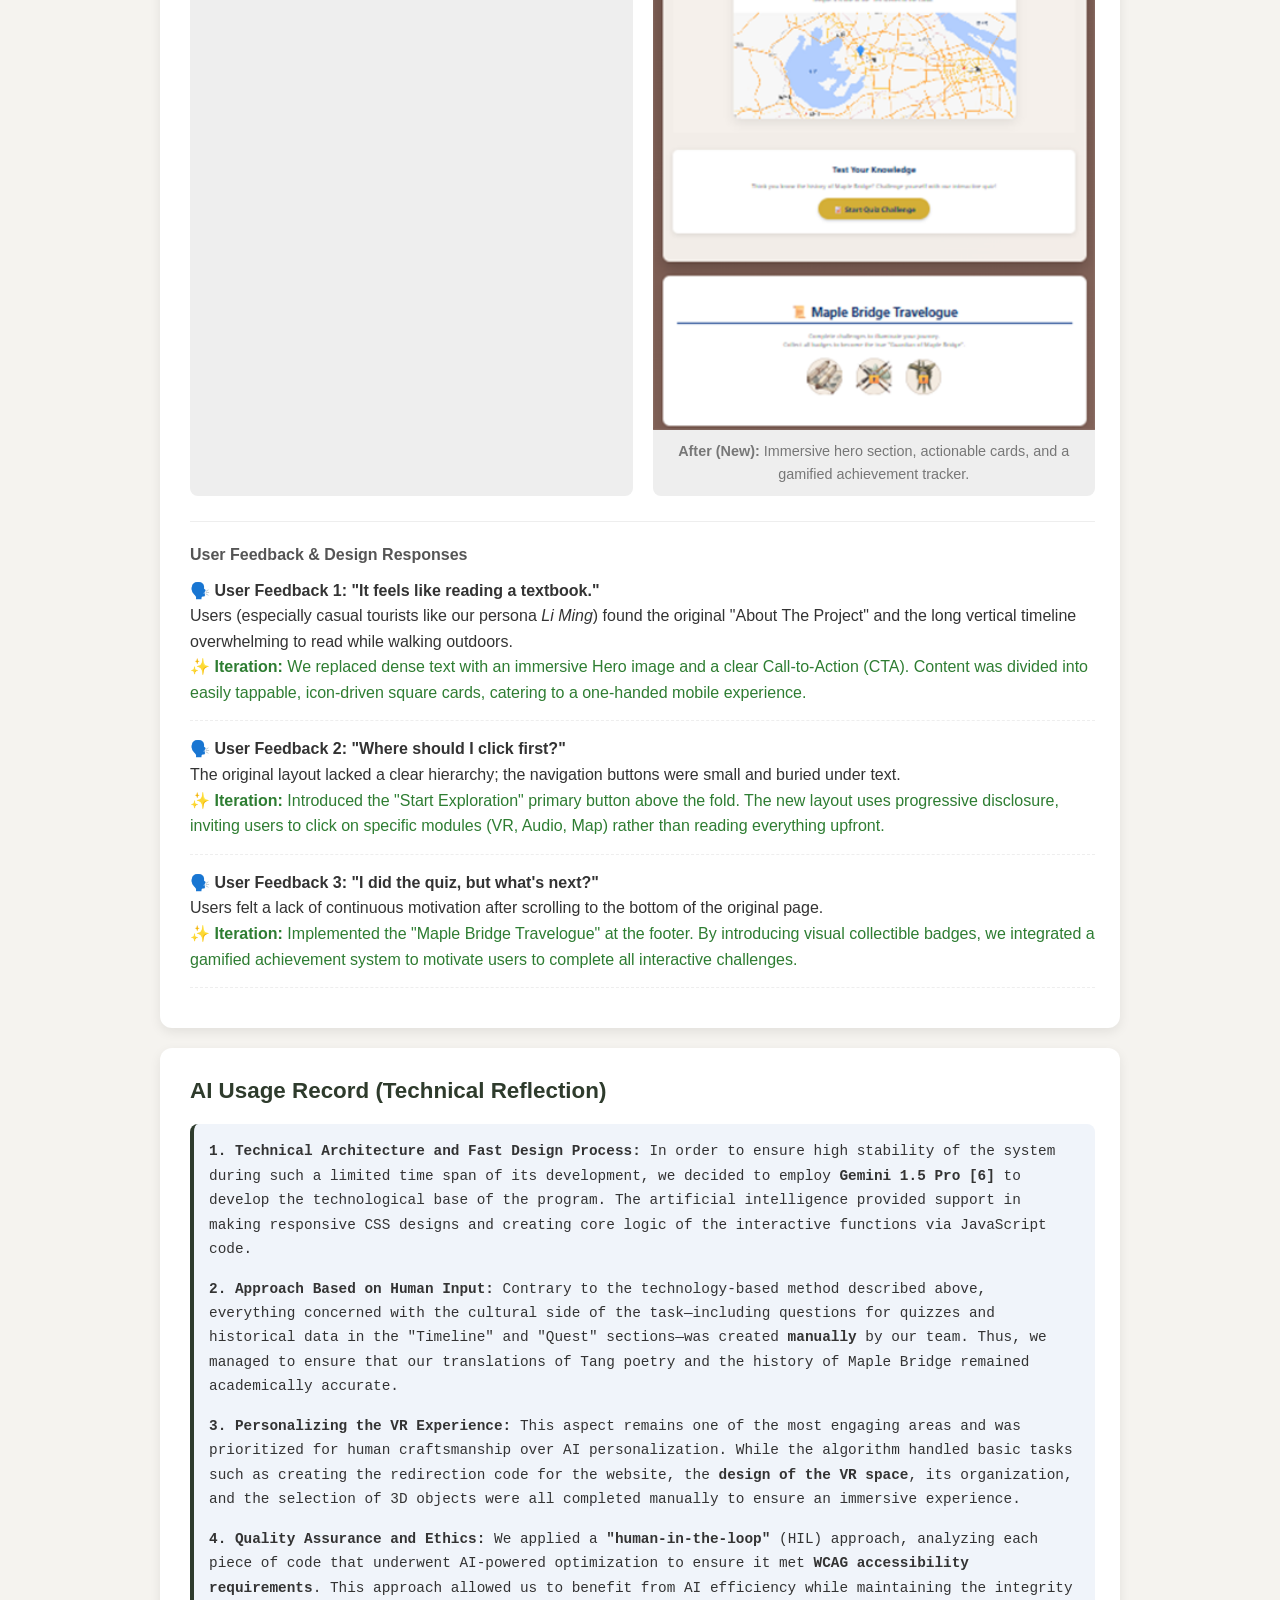
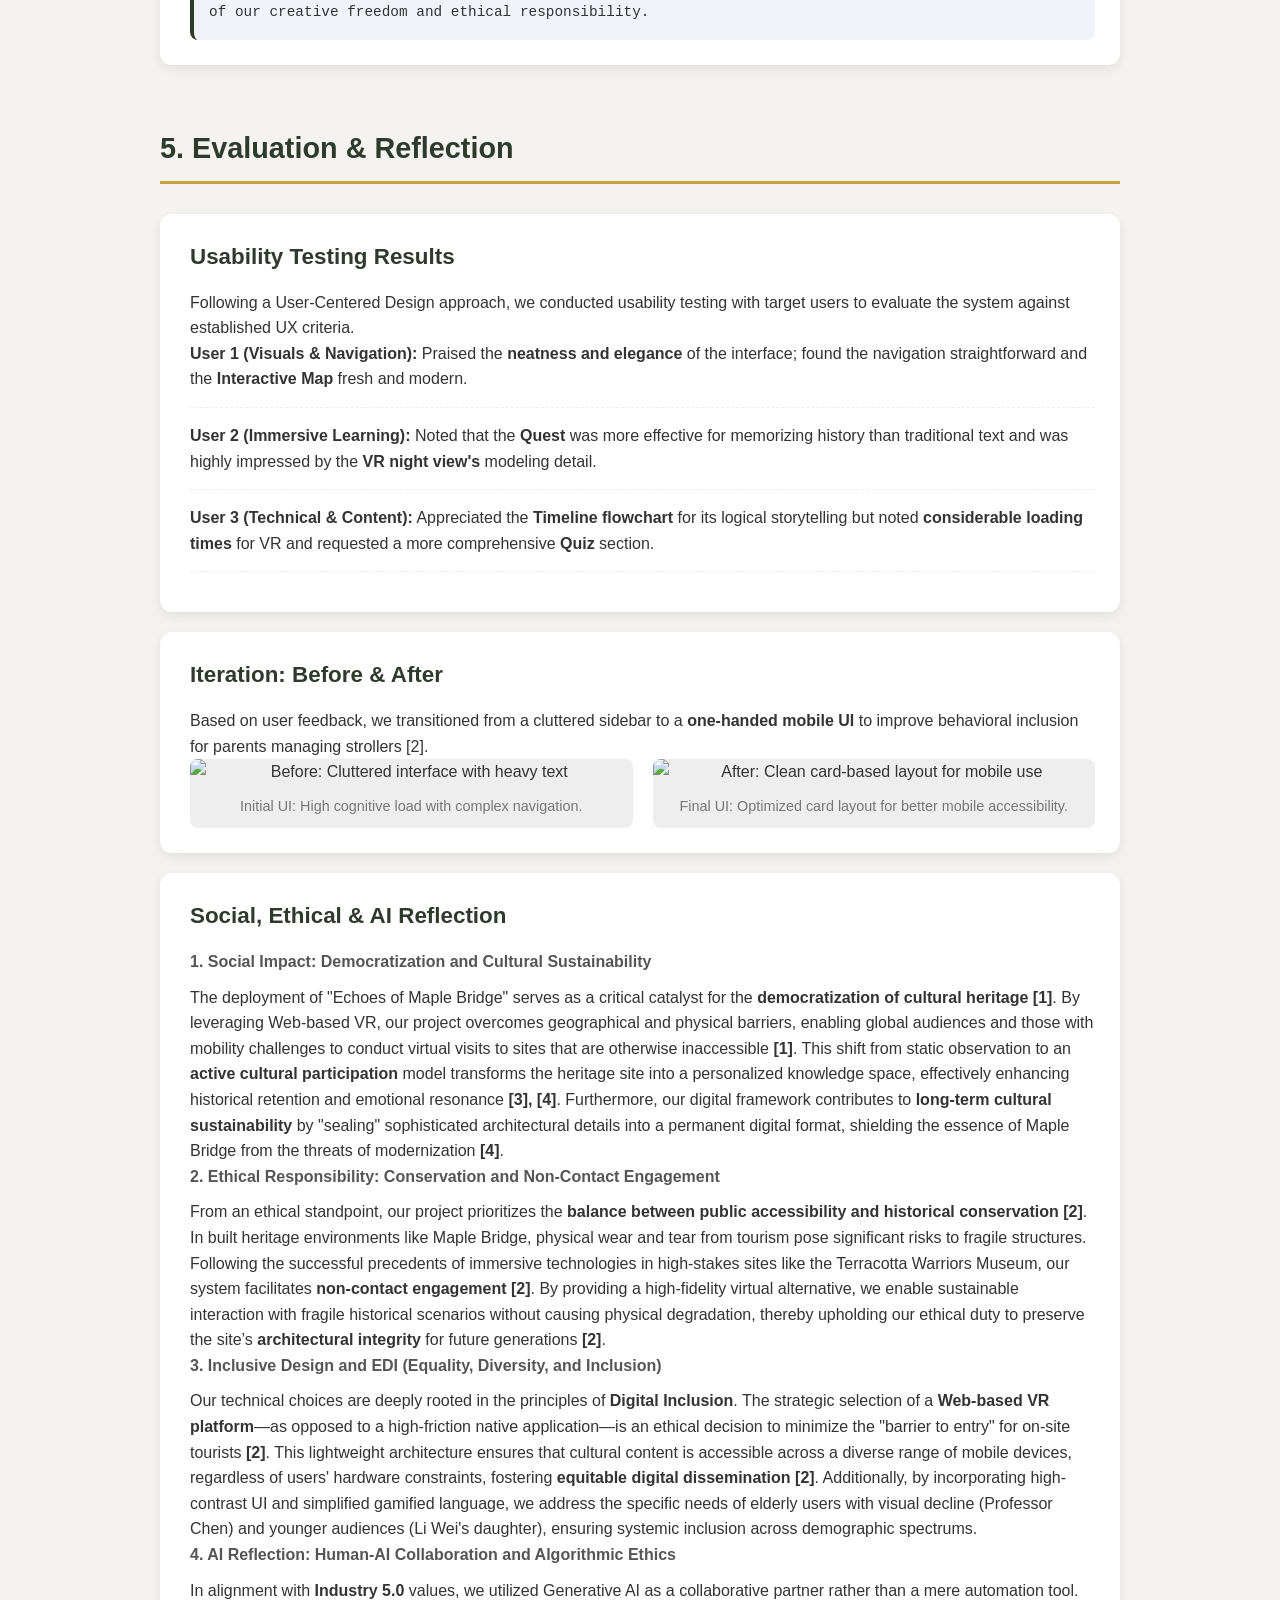
==== commit 30cdf05d: "Merge branch 'main' into 208zhou" ====
--- a/index.html
+++ b/index.html
@@ -629,22 +629,92 @@
                         <p class="member-bio">Focused on data collection, content accuracy, and system testing</p>
                     </div>
                 </div>
-
-                <div class="member-card">
-                    <div class="member-avatar">
-                        <img src="images/wu.jpg" alt="Xingjian Wu" class="member-photo"
-                             onerror="this.style.display='none'; this.nextElementSibling.style.display='flex'">
-                        <div class="avatar-placeholder" style="display:none">XW</div>
-                    </div>
-                    <div class="member-info">
-                        <p class="member-name">Xingjian Wu</p>
-                        <p class="member-role">UI/UX Designer</p>
-                        <p class="member-id">ID: 2361742</p>
-                        <p class="member-bio">Lead designer responsible for Figma prototyping and visual identity
-                        </p>
-                    </div>
-                </div>
-
+                    <hr style="margin: 20px 0; border: 0; border-top: 1px solid #eee;">
+                    
+                    <h4 style="margin-top: 20px; margin-bottom: 15px; font-size: 1.1rem; color: #333;">Specific AI Prompt Cases</h4>
+
+                    <div style="background-color: #f9f9f9; padding: 15px; border-radius: 8px; margin-bottom: 15px; border-left: 4px solid #4CAF50;">
+                        <p style="margin-top: 0;"><strong>Case 1: Implementing Interactive Accordion for Poems</strong></p>
+                        <p><strong>Prompt:</strong> "Generate HTML/CSS/JS code for a collapsible accordion panel to display Maple Bridge poems. Each header shows the title and author; clicking expands the full poem. Keep styles minimal and mobile-friendly."</p>
+                        <p><strong>Purpose:</strong> To enhance cultural atmosphere by displaying poetic content under the historical timeline without cluttering the UI.</p>
+                        <p style="margin-bottom: 0;"><strong>Verification:</strong> Manually tested fold/unfold functionality and checked mobile touch response.</p>
+                    </div>
+
+                    <div style="background-color: #f9f9f9; padding: 15px; border-radius: 8px; margin-bottom: 15px; border-left: 4px solid #2196F3;">
+                        <p style="margin-top: 0;"><strong>Case 2: Sourcing Free 3D Assets for WebVR</strong></p>
+                        <p><strong>Prompt:</strong> "Recommend websites for downloading free 3D models of Chinese ancient architecture (stone bridges, pavilions) in .glb format, compatible with A-Frame web VR."</p>
+                        <p><strong>Purpose:</strong> To locate suitable 3D resources for the Maple Bridge VR scene reconstruction.</p>
+                        <p style="margin-bottom: 0;"><strong>Verification:</strong> Visited recommended sites, downloaded sample models, and tested loading performance in A-Frame.</p>
+                    </div>
+
+                    <div style="background-color: #f9f9f9; padding: 15px; border-radius: 8px; margin-bottom: 15px; border-left: 4px solid #FF9800;">
+                        <p style="margin-top: 0;"><strong>Case 3: Troubleshooting Git Push Errors</strong></p>
+                        <p><strong>Prompt:</strong> "Git push failed in VS Code with error: 'fatal: unable to access... schannel: failed to receive handshake'. I am using a proxy. How to fix?"</p>
+                        <p><strong>Purpose:</strong> To resolve version control issues caused by network proxy settings and restore code synchronization.</p>
+                        <p style="margin-bottom: 0;"><strong>Verification:</strong> Executed suggested commands (clearing proxy/switching SSL backend) and successfully pushed code.</p>
+                    </div>
+            </div>
+        </section>
+
+        <section id="evaluation" class="section">
+            <h2 class="section-title">5. Evaluation & Reflection</h2>
+
+            <div class="card">
+                <h3>Usability Testing Results</h3>
+                <p>Following a User-Centered Design approach, we conducted usability testing with target users to
+                    evaluate the system against established UX criteria.</p>
+                <ul class="test-results">
+                    <li><strong>User 1 (Visuals & Navigation):</strong> Praised the <strong>neatness and
+                            elegance</strong> of the interface; found the navigation straightforward and the
+                        <strong>Interactive Map</strong> fresh and modern.</li>
+                    <li><strong>User 2 (Immersive Learning):</strong> Noted that the <strong>Quest</strong> was more
+                        effective for memorizing history than traditional text and was highly impressed by the
+                        <strong>VR night view's</strong> modeling detail.</li>
+                    <li><strong>User 3 (Technical & Content):</strong> Appreciated the <strong>Timeline
+                            flowchart</strong> for its logical storytelling but noted <strong>considerable loading
+                            times</strong> for VR and requested a more comprehensive <strong>Quiz</strong> section.</li>
+                </ul>
+            </div>
+
+            <div class="card">
+                <h3>Iteration: Before & After</h3>
+                <p>Based on our heuristic evaluation and user testing, we fundamentally restructured the homepage from an <strong>information-heavy layout</strong> to an <strong>experience-driven, card-based UI</strong> to reduce cognitive load and improve behavioral inclusion.</p>
+
+                <div class="grid-2-col">
+                    <div class="iteration-img image-placeholder">
+                        <img src="images/original.png"
+                             alt="Before: Text-heavy interface with a long vertical timeline"
+                             class="enlarge-img">
+                        <p class="caption"><strong>Before (Original):</strong> High cognitive load with dense text blocks and a prolonged vertical timeline.</p>
+                    </div>
+                    <div class="iteration-img image-placeholder">
+                        <img src="images/new.png"
+                             alt="After: Immersive hero image and card-based modular layout"
+                             class="enlarge-img">
+                        <p class="caption"><strong>After (New):</strong> Immersive hero section, actionable cards, and a gamified achievement tracker.</p>
+                    </div>
+                </div>
+
+                <div class="iteration-description" style="margin-top: 25px; padding-top: 20px; border-top: 1px solid #eee;">
+                    <h4>User Feedback & Design Responses</h4>
+                    <ul class="review-list">
+                        <li>
+                            <strong>🗣️ User Feedback 1: "It feels like reading a textbook."</strong><br>
+                            Users (especially casual tourists like our persona <em>Li Ming</em>) found the original "About The Project" and the long vertical timeline overwhelming to read while walking outdoors. <br>
+                            <span class="pros">✨ <strong>Iteration:</strong> We replaced dense text with an immersive Hero image and a clear Call-to-Action (CTA). Content was divided into easily tappable, icon-driven square cards, catering to a one-handed mobile experience.</span>
+                        </li>
+                        <li>
+                            <strong>🗣️ User Feedback 2: "Where should I click first?"</strong><br>
+                            The original layout lacked a clear hierarchy; the navigation buttons were small and buried under text.<br>
+                            <span class="pros">✨ <strong>Iteration:</strong> Introduced the "Start Exploration" primary button above the fold. The new layout uses progressive disclosure, inviting users to click on specific modules (VR, Audio, Map) rather than reading everything upfront.</span>
+                        </li>
+                        <li>
+                            <strong>🗣️ User Feedback 3: "I did the quiz, but what's next?"</strong><br>
+                            Users felt a lack of continuous motivation after scrolling to the bottom of the original page.<br>
+                            <span class="pros">✨ <strong>Iteration:</strong> Implemented the "Maple Bridge Travelogue" at the footer. By introducing visual collectible badges, we integrated a gamified achievement system to motivate users to complete all interactive challenges.</span>
+                        </li>
+                    </ul>
+                </div>
             </div>
         </div>
 
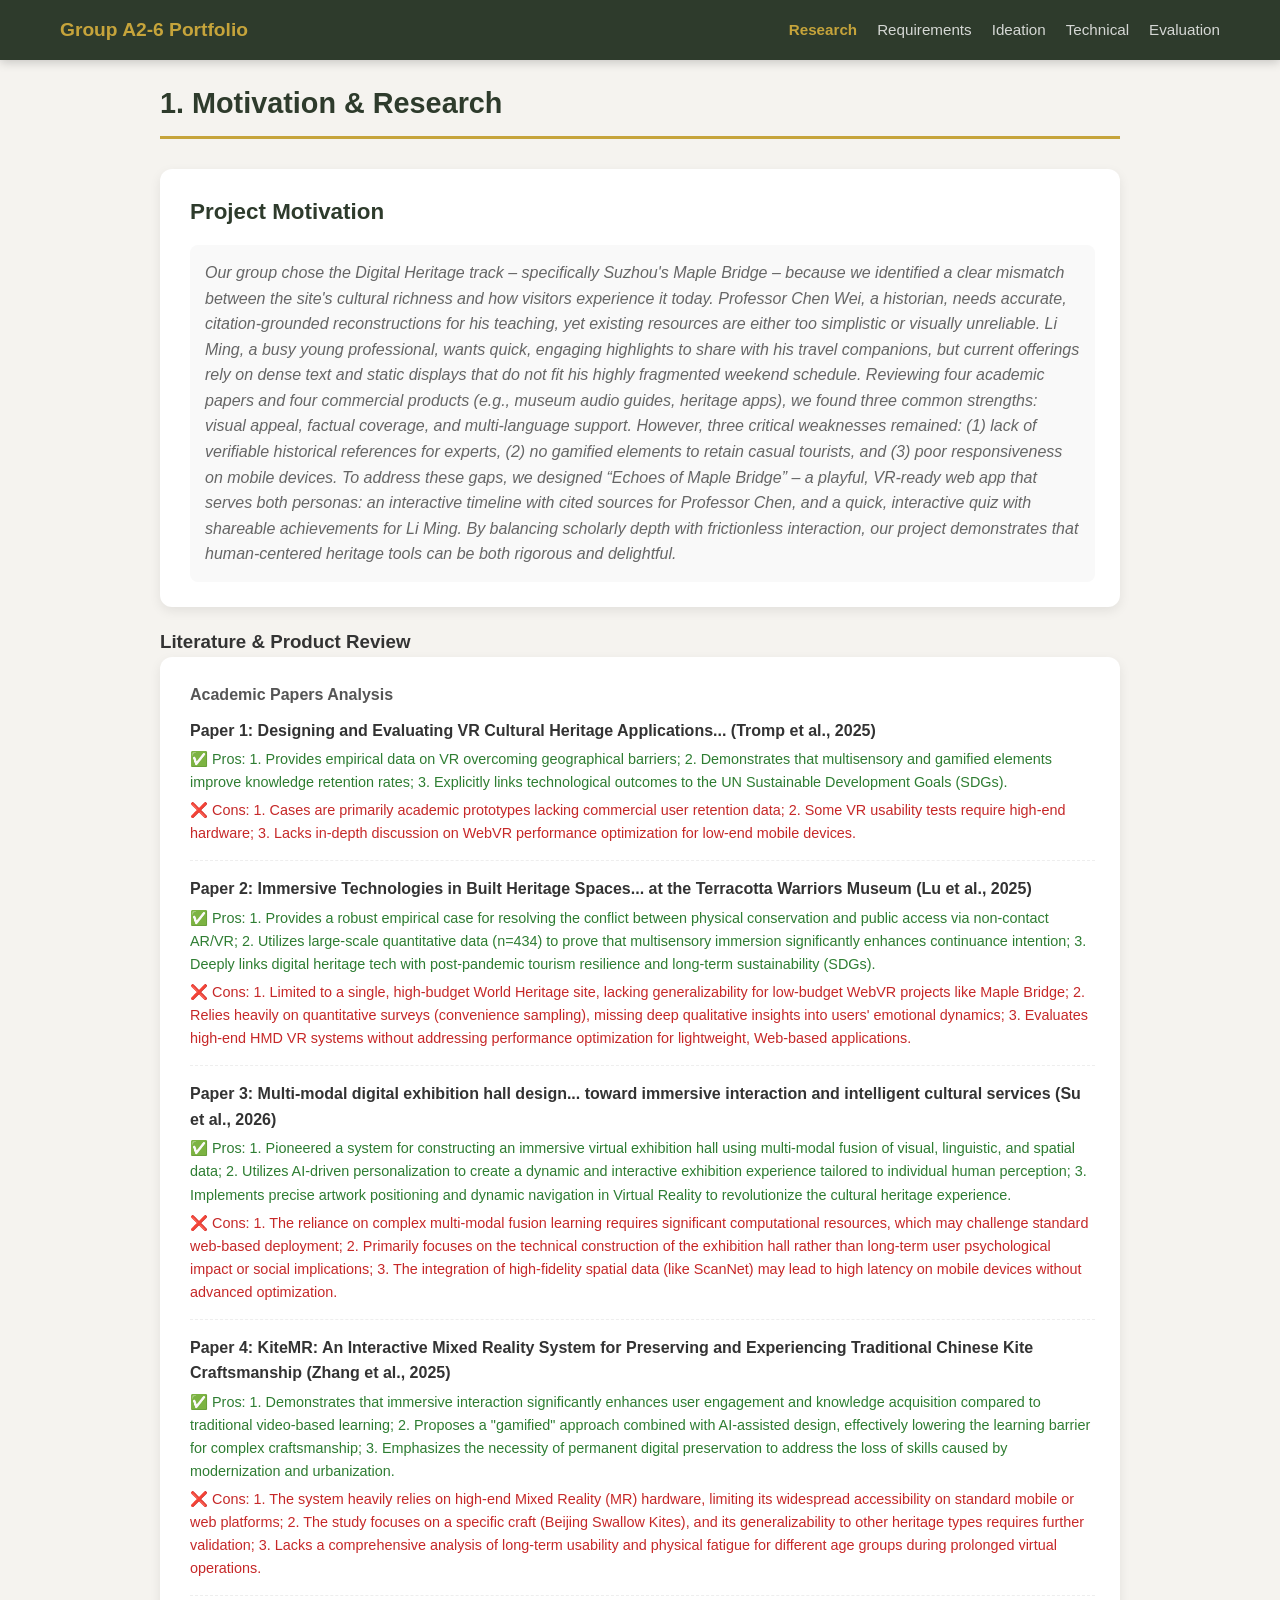
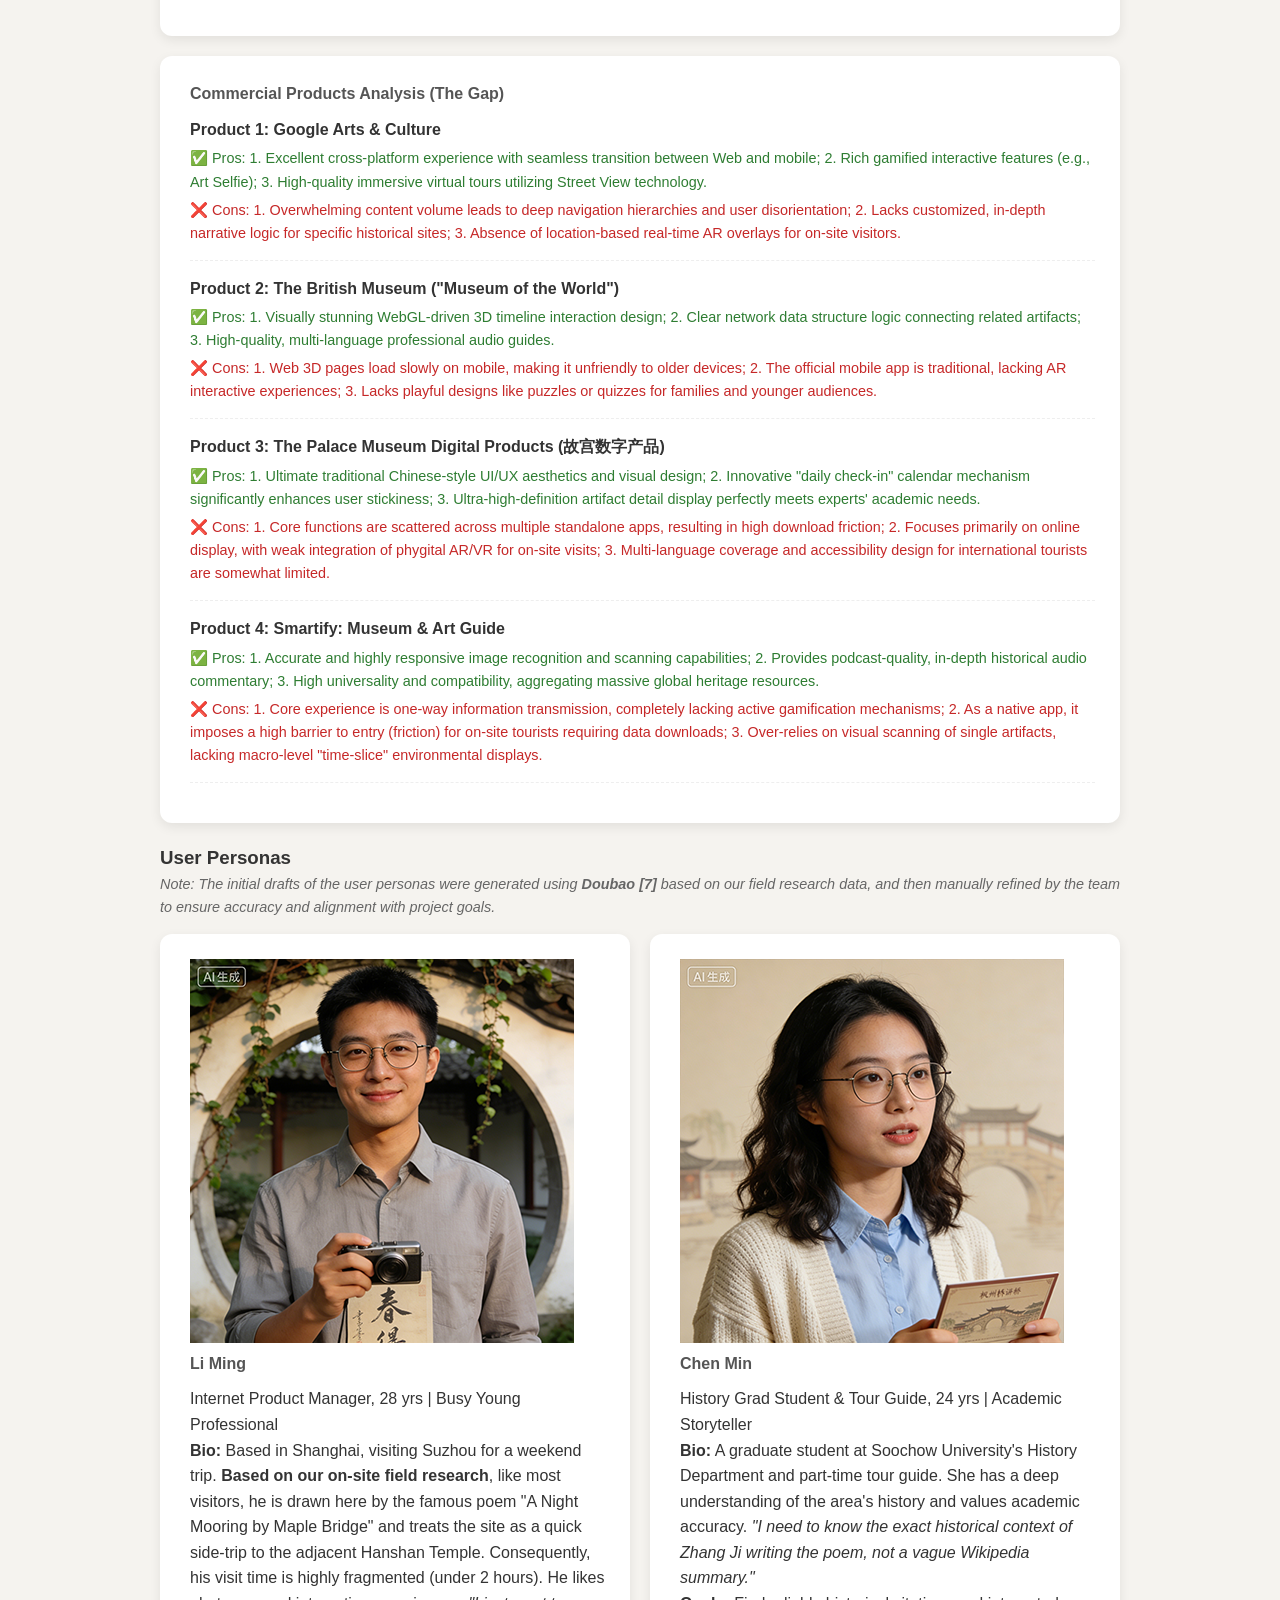
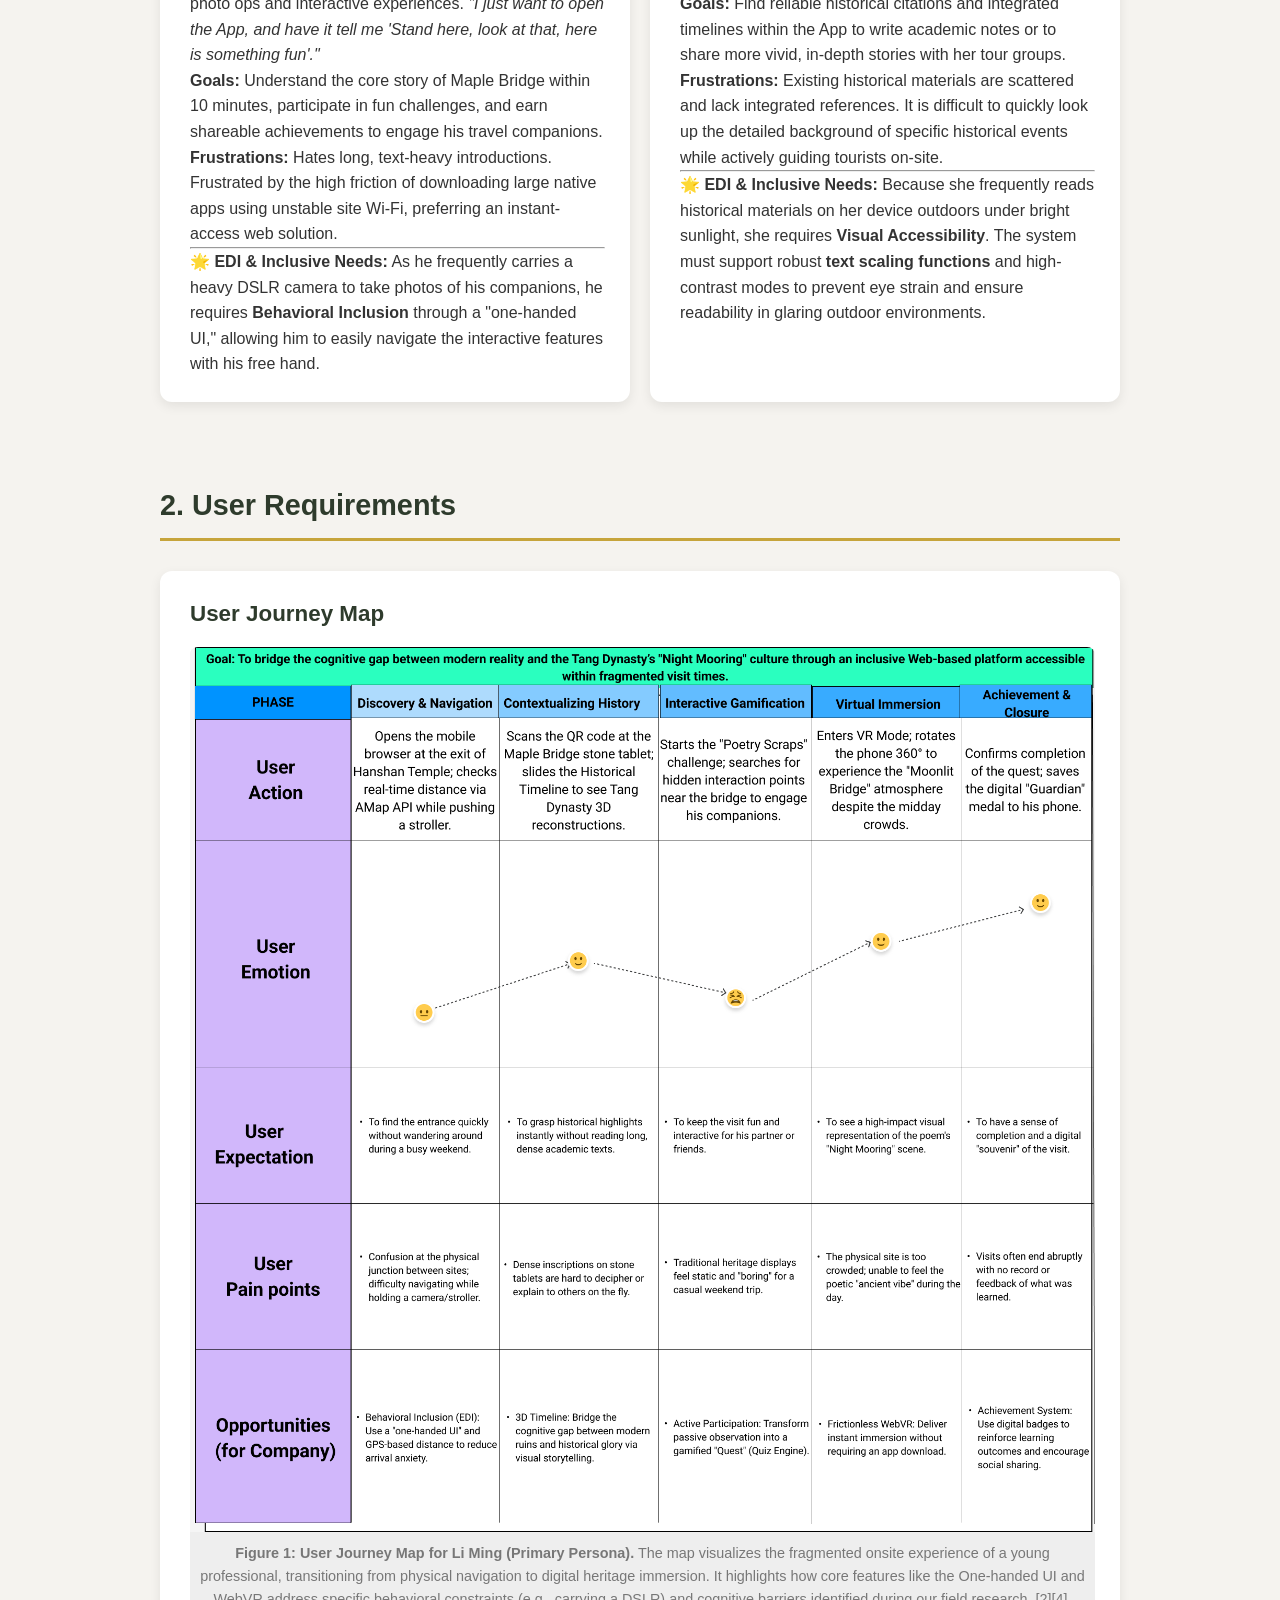
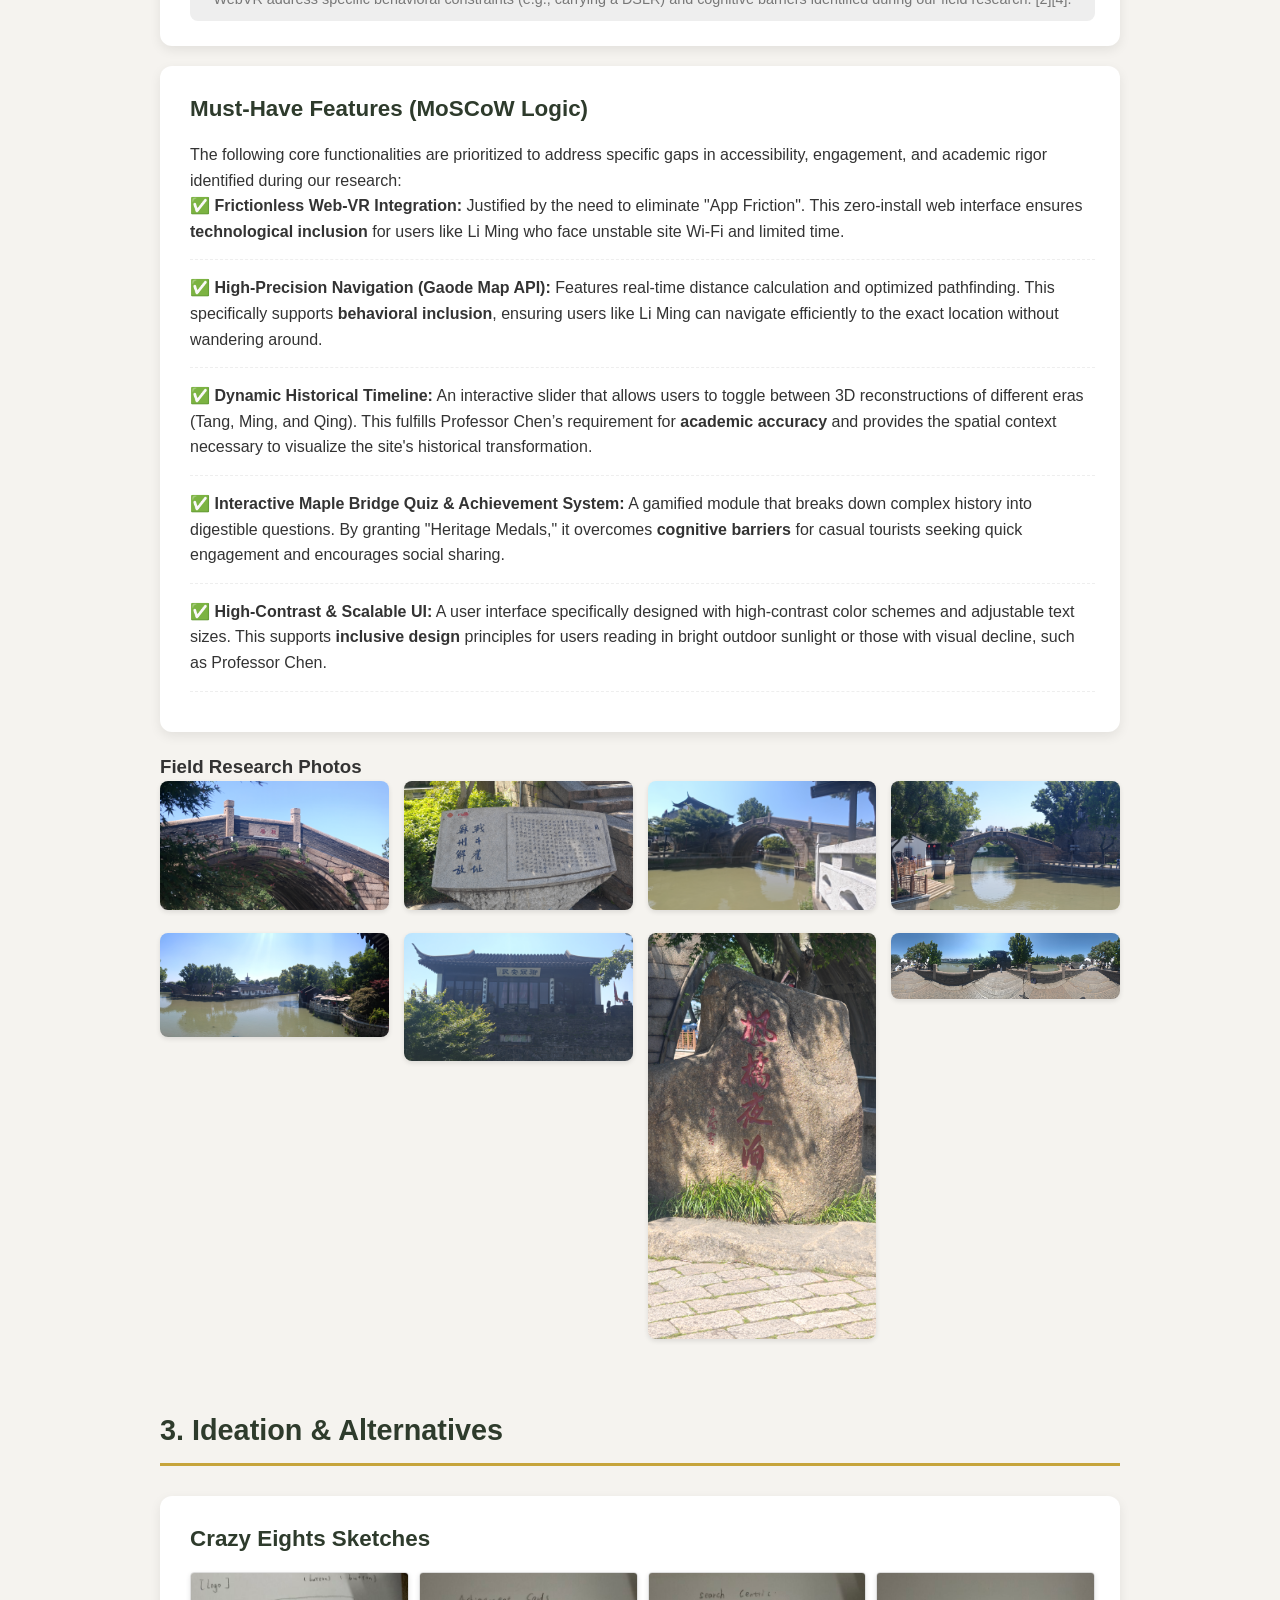
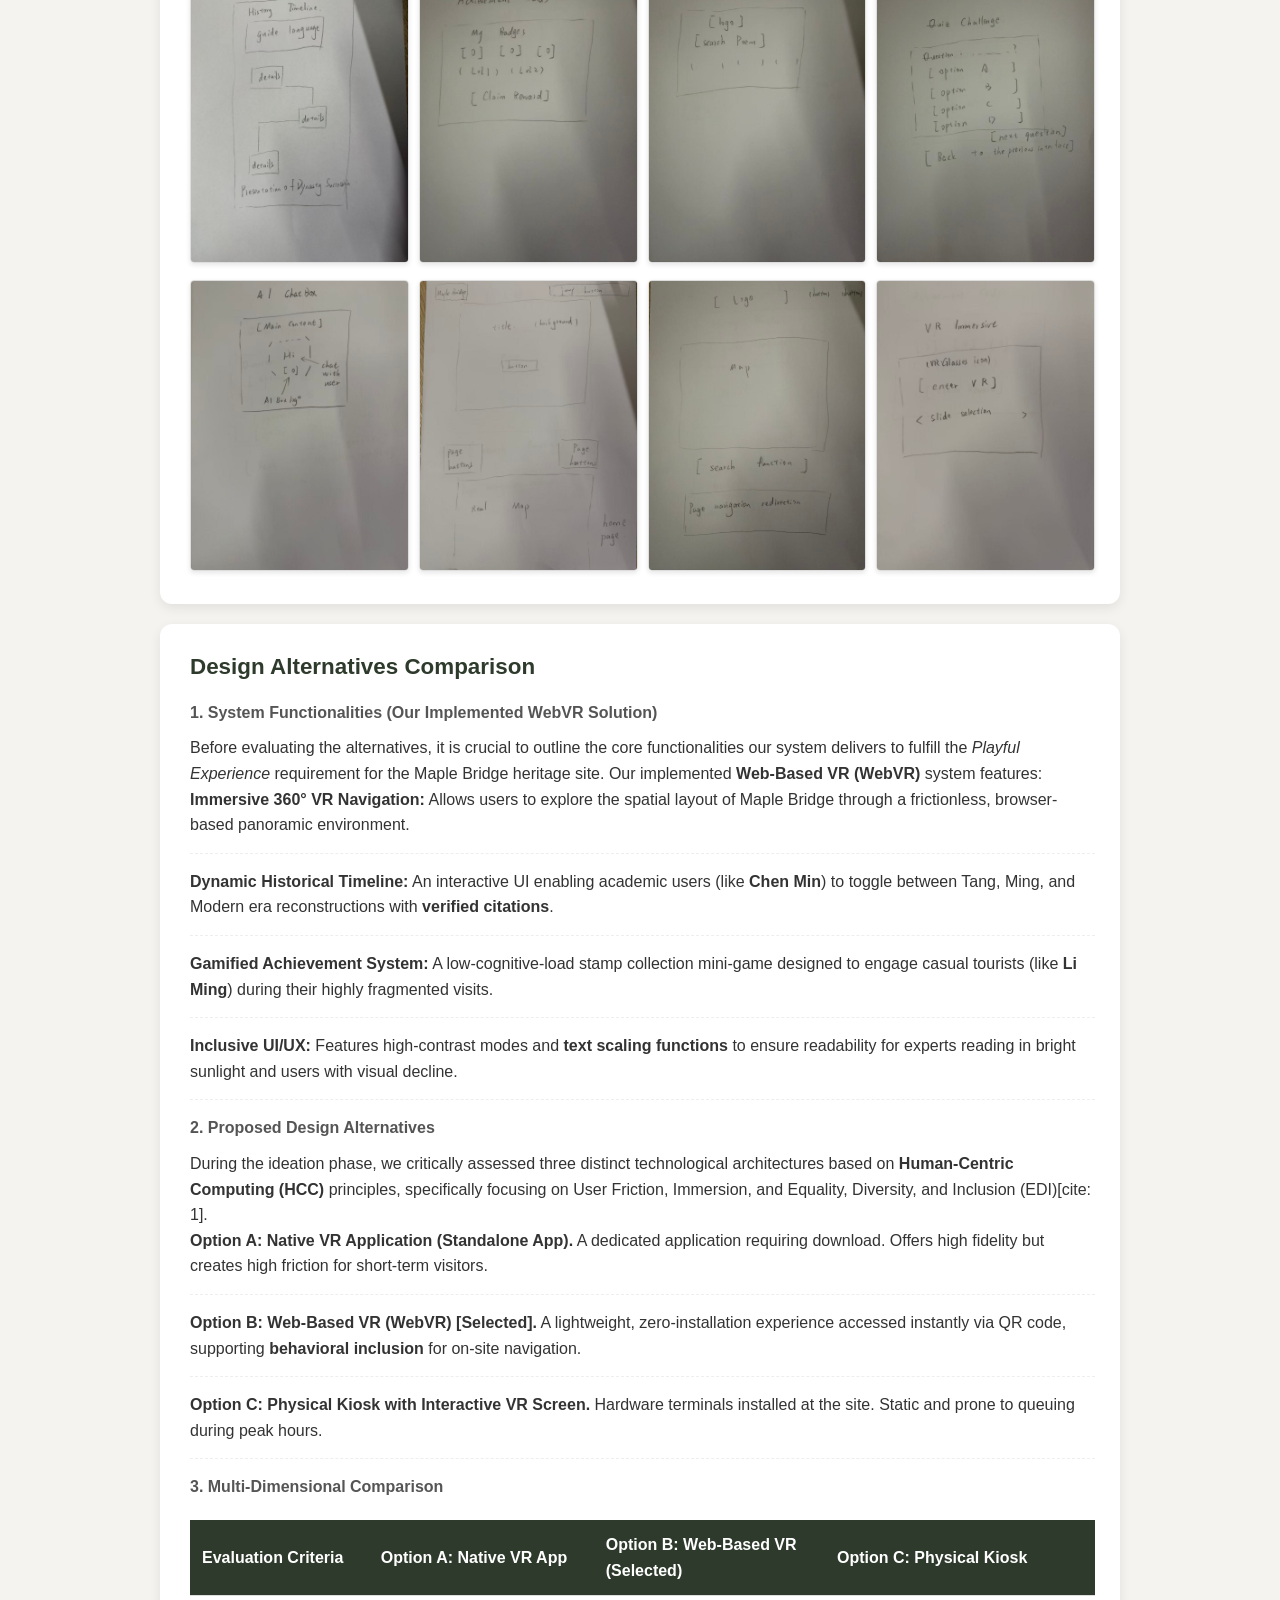
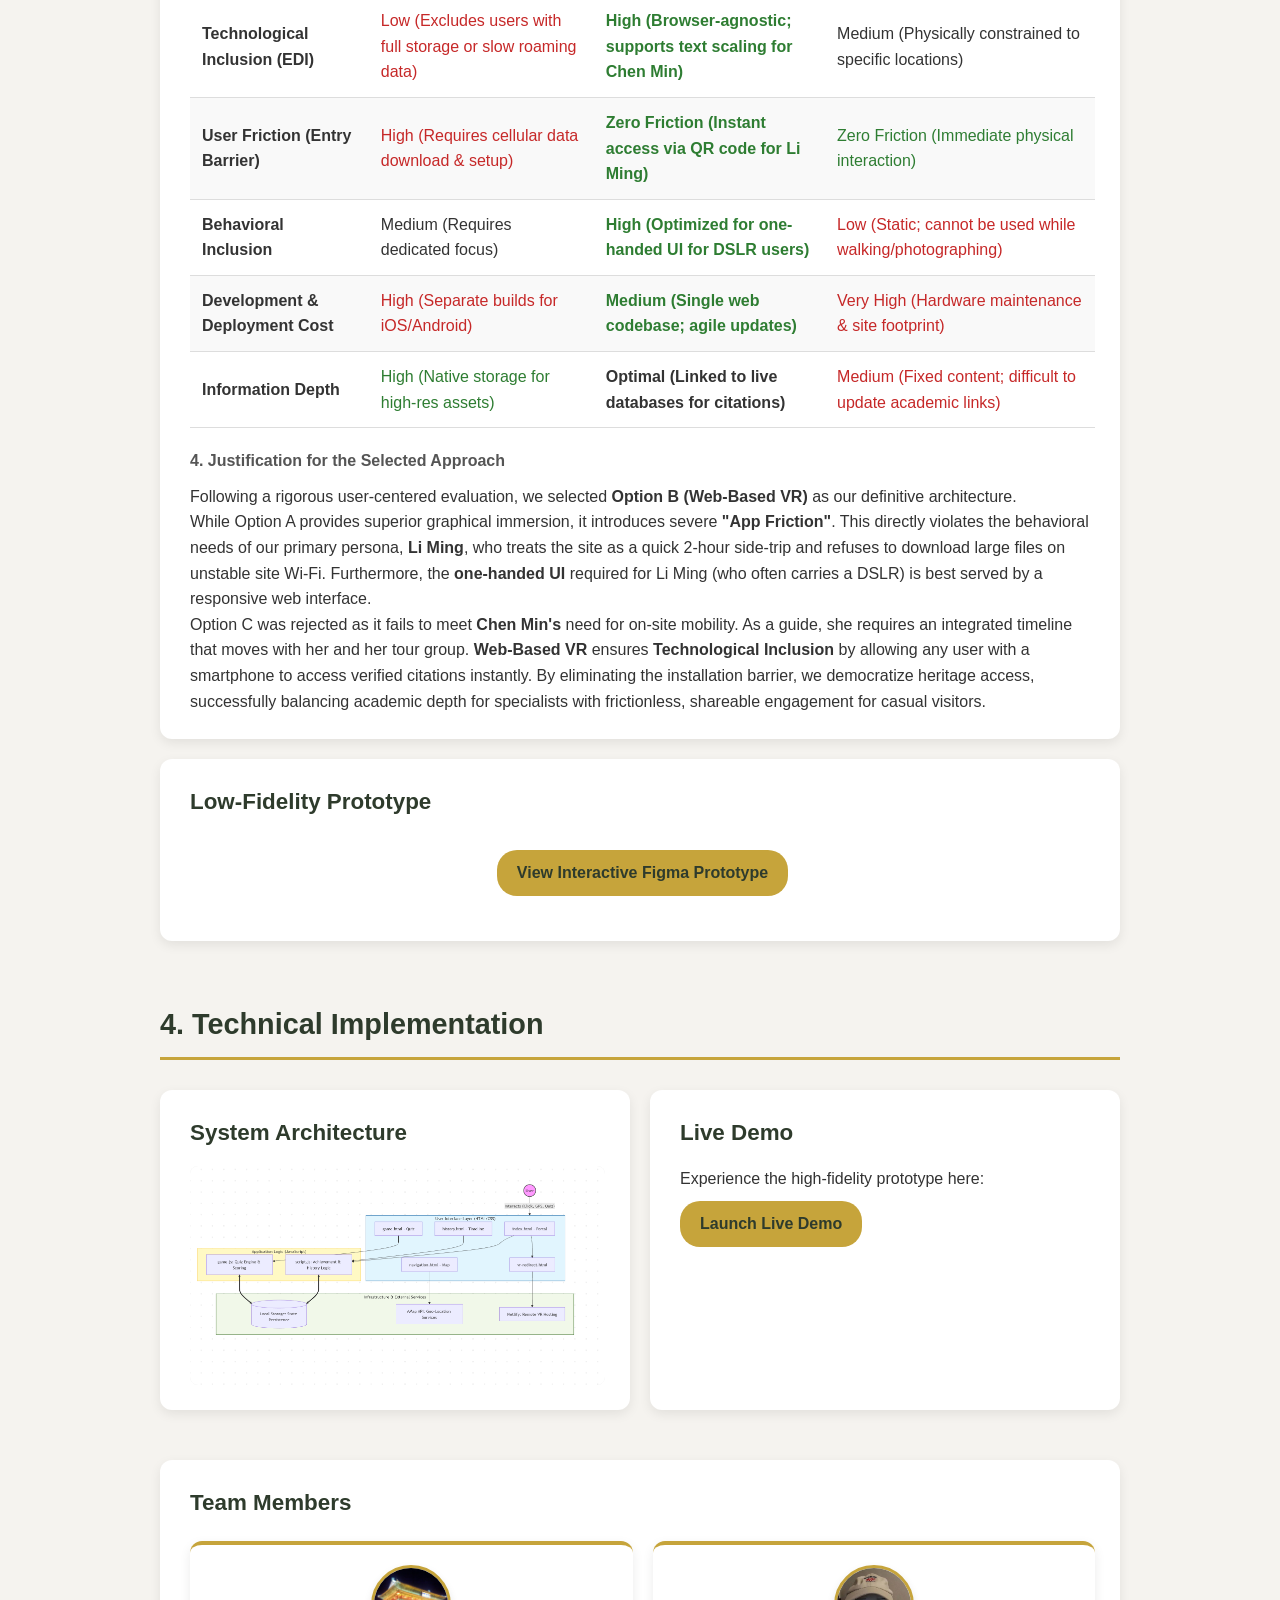
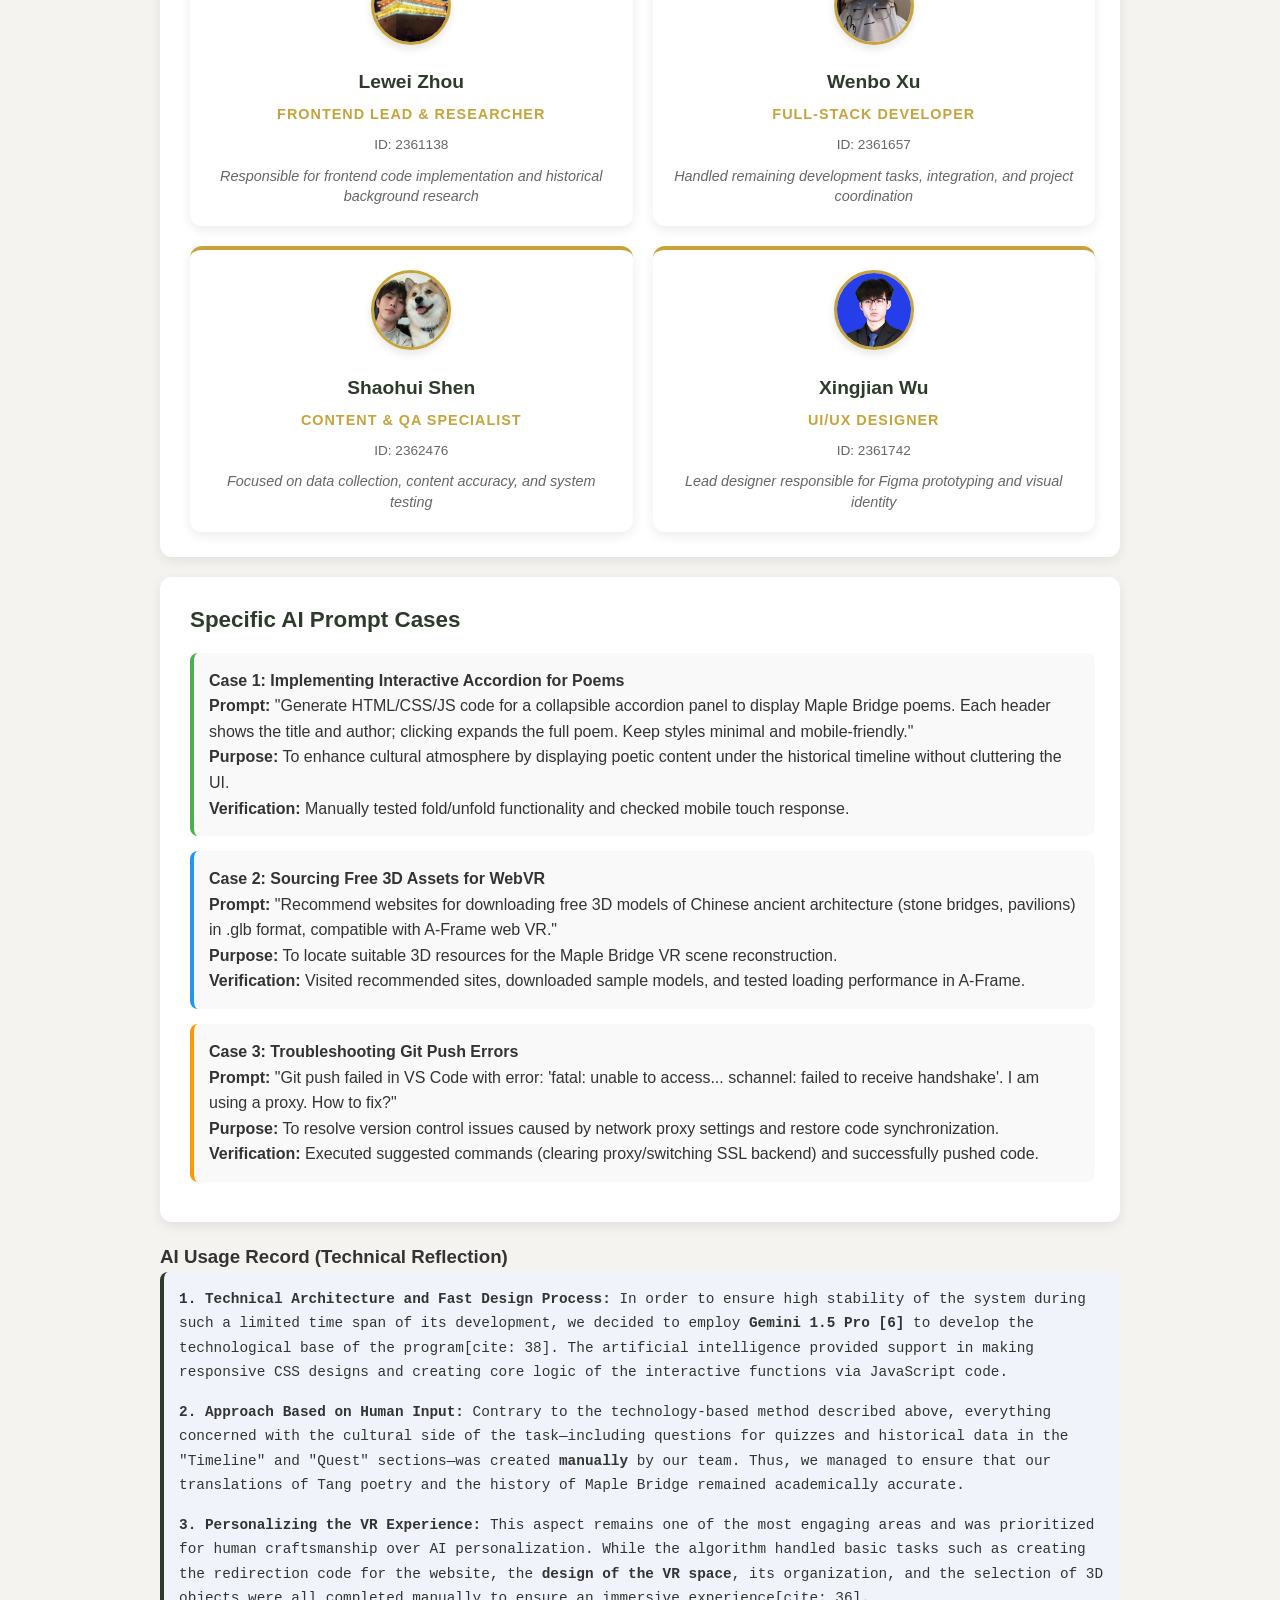
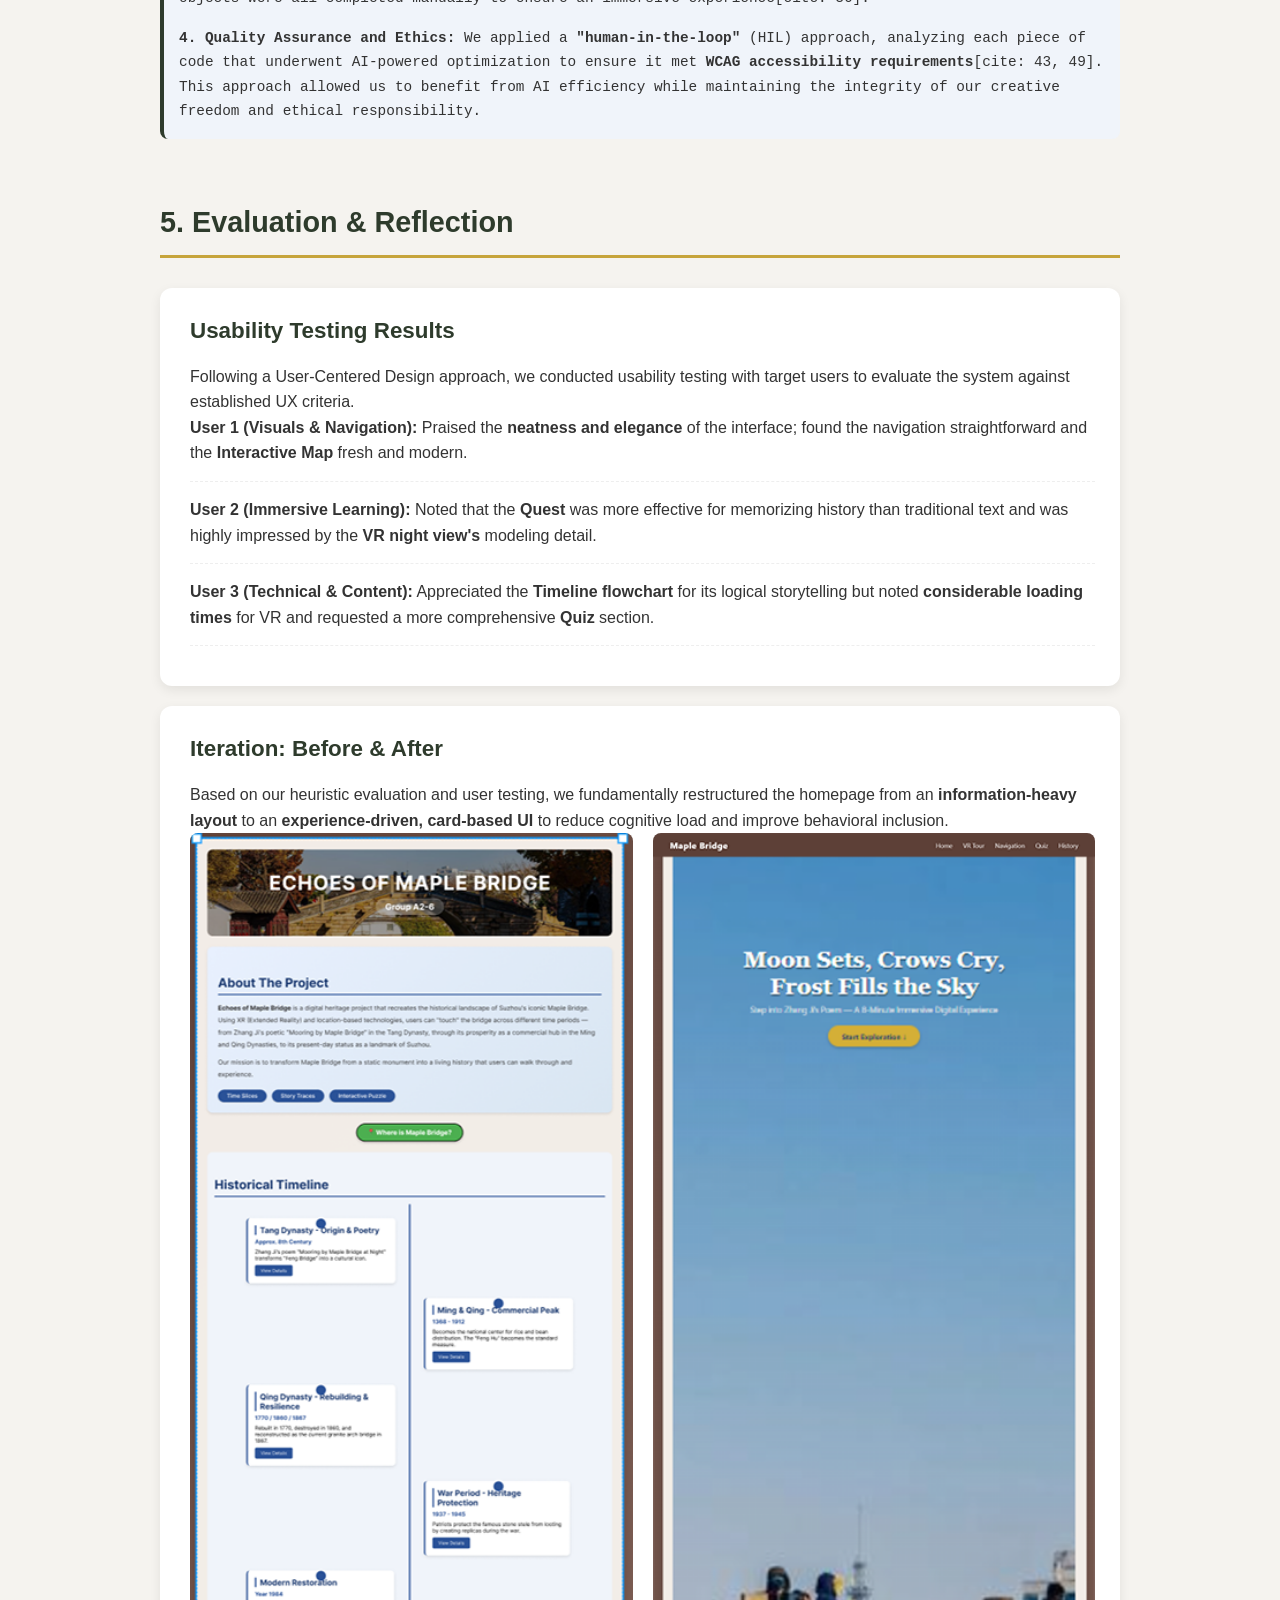
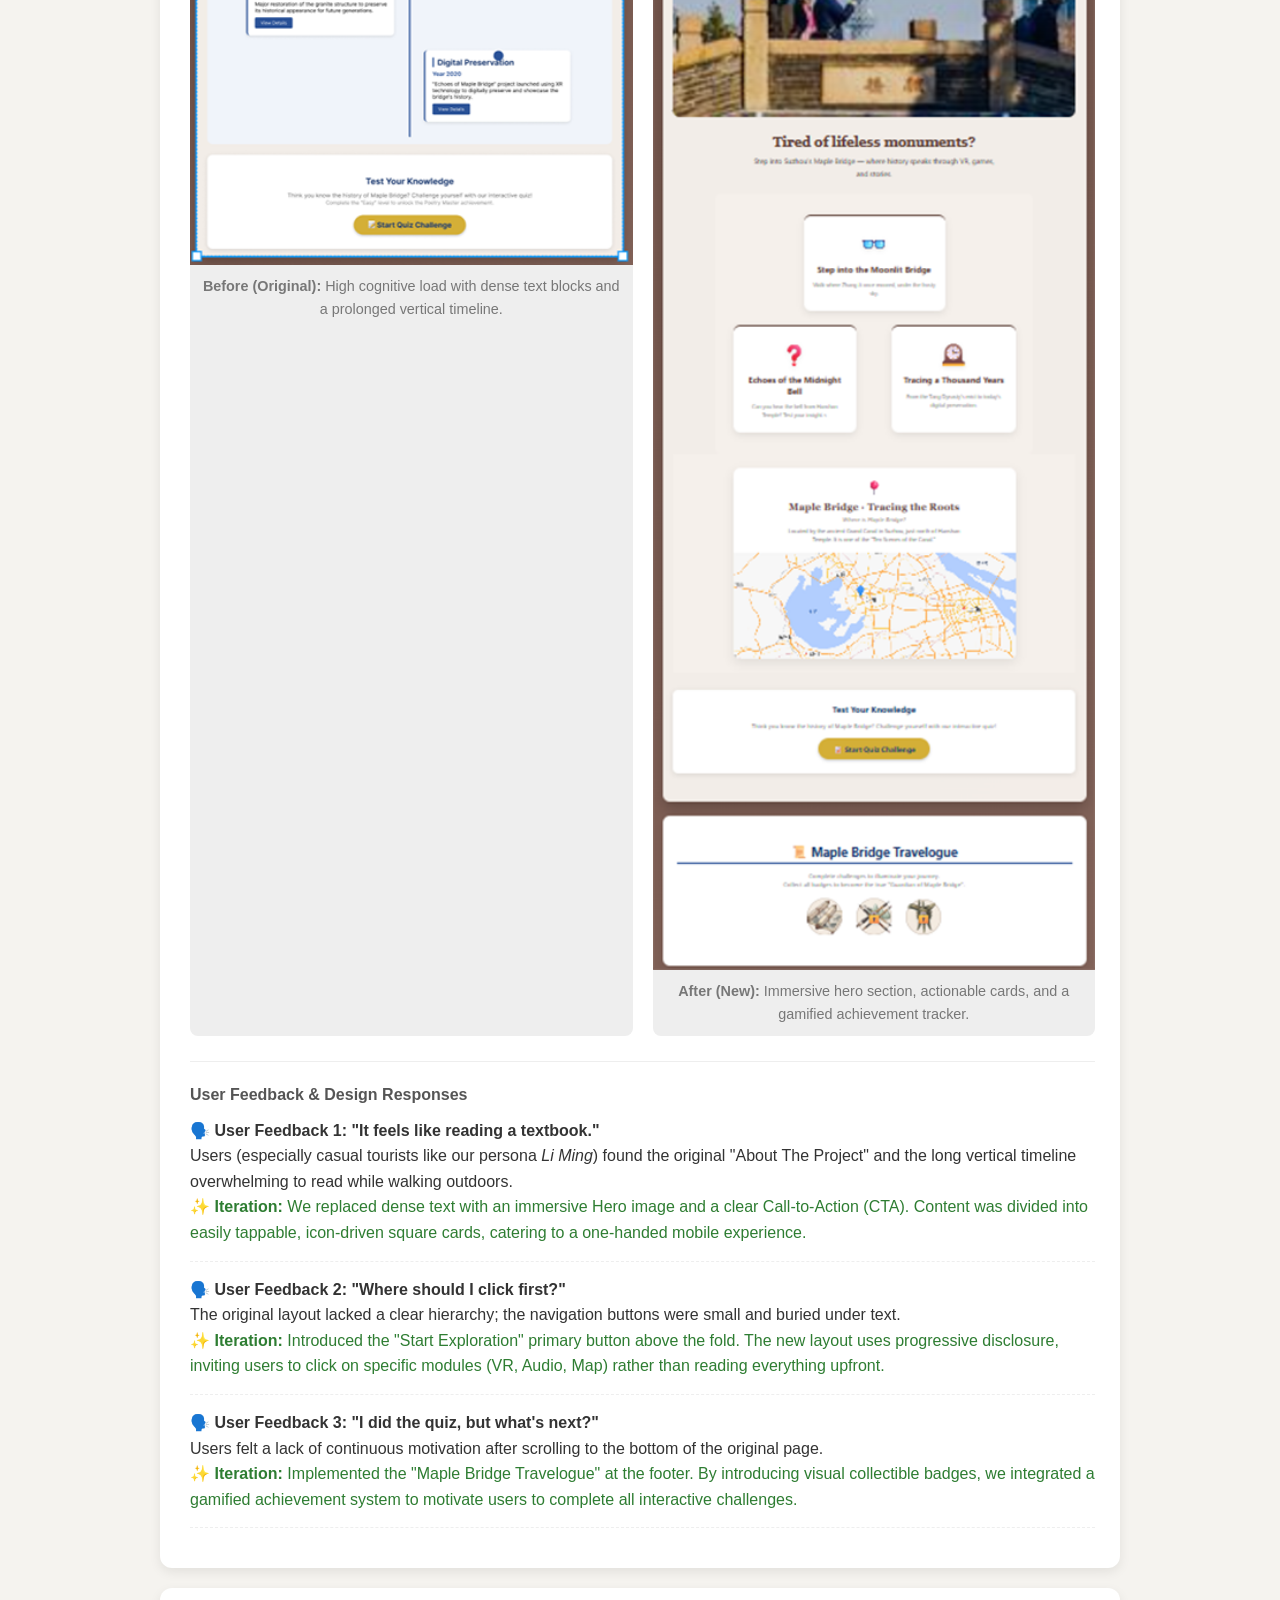
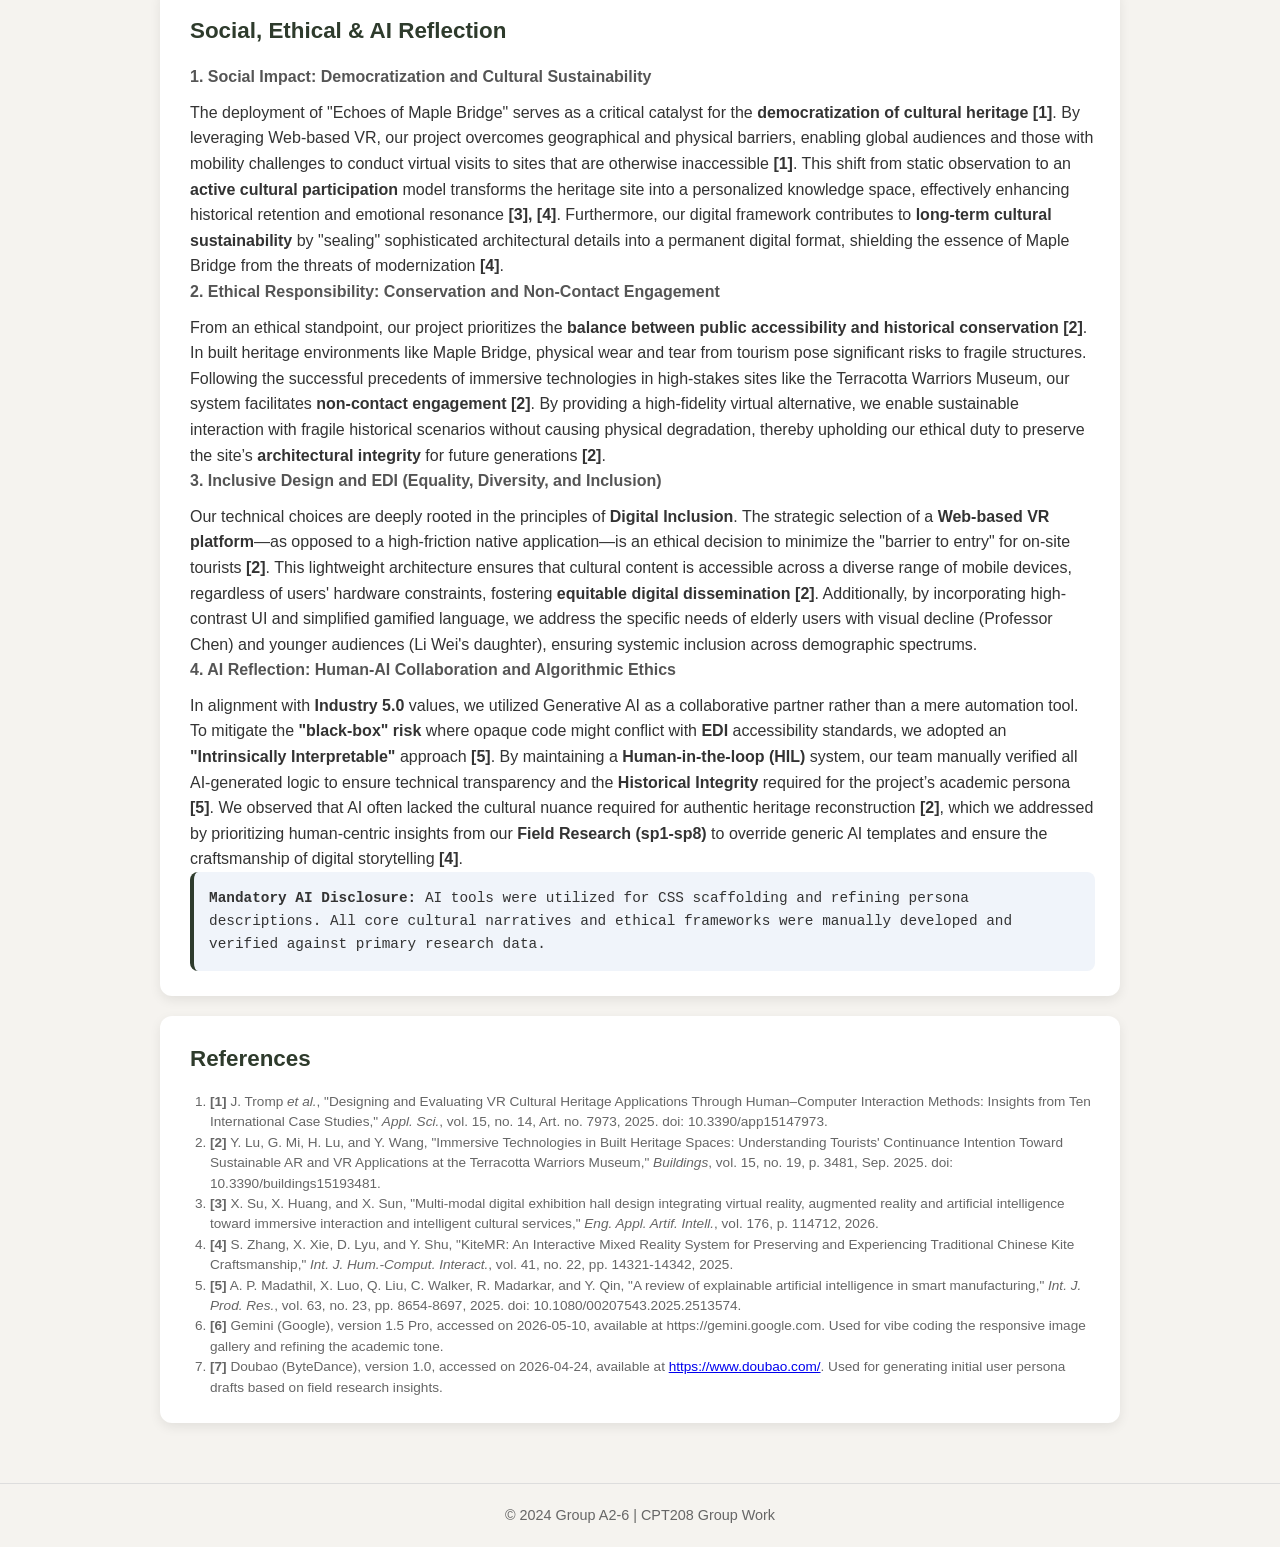
==== commit 07012c21: "我不行了我一直在哭" ====
--- a/index.html
+++ b/index.html
@@ -186,7 +186,7 @@
                     </div>
                 </li>
                 <li>
-                    <strong>Product 3: The Palace Museum Digital Products</strong>
+                    <strong>Product 3: The Palace Museum Digital Products (故宫数字产品)</strong>
                     <div class="pros-cons">
                             <span class="pros">✅ Pros:
                                 1. Ultimate traditional Chinese-style UI/UX aesthetics and visual design;
@@ -229,7 +229,7 @@
         <h3>User Personas</h3>
         <p style="font-size: 0.9rem; color: #666; margin-bottom: 15px; font-style: italic;">
             Note: The initial drafts of the user personas were generated using <strong>Doubao [7]</strong> based on our field research data, and then manually refined by the team to ensure accuracy and alignment with project goals.
-        </p>
+        </p >
         <div class="grid-2-col">
             <div class="card persona-summary">
                 <div class="persona-header">
@@ -467,7 +467,7 @@
                 <h4>2. Proposed Design Alternatives</h4>
                 <p>During the ideation phase, we critically assessed three distinct technological architectures
                     based on <strong>Human-Centric Computing (HCC)</strong> principles, specifically focusing on
-                    User Friction, Immersion, and Equality, Diversity, and Inclusion (EDI).</p>
+                    User Friction, Immersion, and Equality, Diversity, and Inclusion (EDI)[cite: 1].</p>
 
                 <ul class="review-list">
                     <li><strong>Option A: Native VR Application (Standalone App).</strong> A dedicated application
@@ -629,103 +629,56 @@
                         <p class="member-bio">Focused on data collection, content accuracy, and system testing</p>
                     </div>
                 </div>
-                    <hr style="margin: 20px 0; border: 0; border-top: 1px solid #eee;">
-                    
-                    <h4 style="margin-top: 20px; margin-bottom: 15px; font-size: 1.1rem; color: #333;">Specific AI Prompt Cases</h4>
-
-                    <div style="background-color: #f9f9f9; padding: 15px; border-radius: 8px; margin-bottom: 15px; border-left: 4px solid #4CAF50;">
-                        <p style="margin-top: 0;"><strong>Case 1: Implementing Interactive Accordion for Poems</strong></p>
-                        <p><strong>Prompt:</strong> "Generate HTML/CSS/JS code for a collapsible accordion panel to display Maple Bridge poems. Each header shows the title and author; clicking expands the full poem. Keep styles minimal and mobile-friendly."</p>
-                        <p><strong>Purpose:</strong> To enhance cultural atmosphere by displaying poetic content under the historical timeline without cluttering the UI.</p>
-                        <p style="margin-bottom: 0;"><strong>Verification:</strong> Manually tested fold/unfold functionality and checked mobile touch response.</p>
-                    </div>
-
-                    <div style="background-color: #f9f9f9; padding: 15px; border-radius: 8px; margin-bottom: 15px; border-left: 4px solid #2196F3;">
-                        <p style="margin-top: 0;"><strong>Case 2: Sourcing Free 3D Assets for WebVR</strong></p>
-                        <p><strong>Prompt:</strong> "Recommend websites for downloading free 3D models of Chinese ancient architecture (stone bridges, pavilions) in .glb format, compatible with A-Frame web VR."</p>
-                        <p><strong>Purpose:</strong> To locate suitable 3D resources for the Maple Bridge VR scene reconstruction.</p>
-                        <p style="margin-bottom: 0;"><strong>Verification:</strong> Visited recommended sites, downloaded sample models, and tested loading performance in A-Frame.</p>
-                    </div>
-
-                    <div style="background-color: #f9f9f9; padding: 15px; border-radius: 8px; margin-bottom: 15px; border-left: 4px solid #FF9800;">
-                        <p style="margin-top: 0;"><strong>Case 3: Troubleshooting Git Push Errors</strong></p>
-                        <p><strong>Prompt:</strong> "Git push failed in VS Code with error: 'fatal: unable to access... schannel: failed to receive handshake'. I am using a proxy. How to fix?"</p>
-                        <p><strong>Purpose:</strong> To resolve version control issues caused by network proxy settings and restore code synchronization.</p>
-                        <p style="margin-bottom: 0;"><strong>Verification:</strong> Executed suggested commands (clearing proxy/switching SSL backend) and successfully pushed code.</p>
-                    </div>
-            </div>
-        </section>
-
-        <section id="evaluation" class="section">
-            <h2 class="section-title">5. Evaluation & Reflection</h2>
-
-            <div class="card">
-                <h3>Usability Testing Results</h3>
-                <p>Following a User-Centered Design approach, we conducted usability testing with target users to
-                    evaluate the system against established UX criteria.</p>
-                <ul class="test-results">
-                    <li><strong>User 1 (Visuals & Navigation):</strong> Praised the <strong>neatness and
-                            elegance</strong> of the interface; found the navigation straightforward and the
-                        <strong>Interactive Map</strong> fresh and modern.</li>
-                    <li><strong>User 2 (Immersive Learning):</strong> Noted that the <strong>Quest</strong> was more
-                        effective for memorizing history than traditional text and was highly impressed by the
-                        <strong>VR night view's</strong> modeling detail.</li>
-                    <li><strong>User 3 (Technical & Content):</strong> Appreciated the <strong>Timeline
-                            flowchart</strong> for its logical storytelling but noted <strong>considerable loading
-                            times</strong> for VR and requested a more comprehensive <strong>Quiz</strong> section.</li>
-                </ul>
-            </div>
-
-            <div class="card">
-                <h3>Iteration: Before & After</h3>
-                <p>Based on our heuristic evaluation and user testing, we fundamentally restructured the homepage from an <strong>information-heavy layout</strong> to an <strong>experience-driven, card-based UI</strong> to reduce cognitive load and improve behavioral inclusion.</p>
-
-                <div class="grid-2-col">
-                    <div class="iteration-img image-placeholder">
-                        <img src="images/original.png"
-                             alt="Before: Text-heavy interface with a long vertical timeline"
-                             class="enlarge-img">
-                        <p class="caption"><strong>Before (Original):</strong> High cognitive load with dense text blocks and a prolonged vertical timeline.</p>
-                    </div>
-                    <div class="iteration-img image-placeholder">
-                        <img src="images/new.png"
-                             alt="After: Immersive hero image and card-based modular layout"
-                             class="enlarge-img">
-                        <p class="caption"><strong>After (New):</strong> Immersive hero section, actionable cards, and a gamified achievement tracker.</p>
-                    </div>
-                </div>
-
-                <div class="iteration-description" style="margin-top: 25px; padding-top: 20px; border-top: 1px solid #eee;">
-                    <h4>User Feedback & Design Responses</h4>
-                    <ul class="review-list">
-                        <li>
-                            <strong>🗣️ User Feedback 1: "It feels like reading a textbook."</strong><br>
-                            Users (especially casual tourists like our persona <em>Li Ming</em>) found the original "About The Project" and the long vertical timeline overwhelming to read while walking outdoors. <br>
-                            <span class="pros">✨ <strong>Iteration:</strong> We replaced dense text with an immersive Hero image and a clear Call-to-Action (CTA). Content was divided into easily tappable, icon-driven square cards, catering to a one-handed mobile experience.</span>
-                        </li>
-                        <li>
-                            <strong>🗣️ User Feedback 2: "Where should I click first?"</strong><br>
-                            The original layout lacked a clear hierarchy; the navigation buttons were small and buried under text.<br>
-                            <span class="pros">✨ <strong>Iteration:</strong> Introduced the "Start Exploration" primary button above the fold. The new layout uses progressive disclosure, inviting users to click on specific modules (VR, Audio, Map) rather than reading everything upfront.</span>
-                        </li>
-                        <li>
-                            <strong>🗣️ User Feedback 3: "I did the quiz, but what's next?"</strong><br>
-                            Users felt a lack of continuous motivation after scrolling to the bottom of the original page.<br>
-                            <span class="pros">✨ <strong>Iteration:</strong> Implemented the "Maple Bridge Travelogue" at the footer. By introducing visual collectible badges, we integrated a gamified achievement system to motivate users to complete all interactive challenges.</span>
-                        </li>
-                    </ul>
-                </div>
+
+                <div class="member-card">
+                    <div class="member-avatar">
+                        <img src="images/wu.jpg" alt="Xingjian Wu" class="member-photo"
+                             onerror="this.style.display='none'; this.nextElementSibling.style.display='flex'">
+                        <div class="avatar-placeholder" style="display:none">XW</div>
+                    </div>
+                    <div class="member-info">
+                        <p class="member-name">Xingjian Wu</p>
+                        <p class="member-role">UI/UX Designer</p>
+                        <p class="member-id">ID: 2361742</p>
+                        <p class="member-bio">Lead designer responsible for Figma prototyping and visual identity
+                        </p>
+                    </div>
+                </div>
+
             </div>
         </div>
 
         <div class="card">
+            <h3>Specific AI Prompt Cases</h3>
+
+            <div style="background-color: #f9f9f9; padding: 15px; border-radius: 8px; margin-bottom: 15px; border-left: 4px solid #4CAF50;">
+                <p style="margin-top: 0;"><strong>Case 1: Implementing Interactive Accordion for Poems</strong></p >
+                <p><strong>Prompt:</strong> "Generate HTML/CSS/JS code for a collapsible accordion panel to display Maple Bridge poems. Each header shows the title and author; clicking expands the full poem. Keep styles minimal and mobile-friendly."</p >
+                <p><strong>Purpose:</strong> To enhance cultural atmosphere by displaying poetic content under the historical timeline without cluttering the UI.</p >
+                <p style="margin-bottom: 0;"><strong>Verification:</strong> Manually tested fold/unfold functionality and checked mobile touch response.</p >
+            </div>
+
+            <div style="background-color: #f9f9f9; padding: 15px; border-radius: 8px; margin-bottom: 15px; border-left: 4px solid #2196F3;">
+                <p style="margin-top: 0;"><strong>Case 2: Sourcing Free 3D Assets for WebVR</strong></p >
+                <p><strong>Prompt:</strong> "Recommend websites for downloading free 3D models of Chinese ancient architecture (stone bridges, pavilions) in .glb format, compatible with A-Frame web VR."</p >
+                <p><strong>Purpose:</strong> To locate suitable 3D resources for the Maple Bridge VR scene reconstruction.</p >
+                <p style="margin-bottom: 0;"><strong>Verification:</strong> Visited recommended sites, downloaded sample models, and tested loading performance in A-Frame.</p >
+            </div>
+
+            <div style="background-color: #f9f9f9; padding: 15px; border-radius: 8px; margin-bottom: 15px; border-left: 4px solid #FF9800;">
+                <p style="margin-top: 0;"><strong>Case 3: Troubleshooting Git Push Errors</strong></p >
+                <p><strong>Prompt:</strong> "Git push failed in VS Code with error: 'fatal: unable to access... schannel: failed to receive handshake'. I am using a proxy. How to fix?"</p >
+                <p><strong>Purpose:</strong> To resolve version control issues caused by network proxy settings and restore code synchronization.</p >
+                <p style="margin-bottom: 0;"><strong>Verification:</strong> Executed suggested commands (clearing proxy/switching SSL backend) and successfully pushed code.</p >
+            </div>
+        </div>
             <h3>AI Usage Record (Technical Reflection)</h3>
             <div class="ai-log" style="line-height: 1.7;">
                 <p style="margin-bottom: 15px;">
                     <strong>1. Technical Architecture and Fast Design Process:</strong>
                     In order to ensure high stability of the system during such a limited time span of its
                     development, we decided to employ <strong>Gemini 1.5 Pro [6]</strong> to develop the
-                    technological base of the program. The artificial intelligence provided support in
+                    technological base of the program[cite: 38]. The artificial intelligence provided support in
                     making responsive CSS designs and creating core logic of the interactive functions via
                     JavaScript code.
                 </p>
@@ -745,14 +698,14 @@
                     over AI personalization. While the algorithm handled basic tasks such as creating the
                     redirection code for the website, the <strong>design of the VR space</strong>, its organization,
                     and the selection of 3D objects were all completed manually to ensure an immersive
-                    experience.
+                    experience[cite: 36].
                 </p>
 
                 <p>
                     <strong>4. Quality Assurance and Ethics:</strong>
                     We applied a <strong>"human-in-the-loop"</strong> (HIL) approach, analyzing each piece of code
                     that underwent AI-powered optimization to ensure it met <strong>WCAG accessibility
-                    requirements</strong>. This approach allowed us to benefit from AI efficiency
+                    requirements</strong>[cite: 43, 49]. This approach allowed us to benefit from AI efficiency
                     while maintaining the integrity of our creative freedom and ethical responsibility.
                 </p>
             </div>
@@ -781,19 +734,42 @@
 
         <div class="card">
             <h3>Iteration: Before & After</h3>
-            <p>Based on user feedback, we transitioned from a cluttered sidebar to a <strong>one-handed mobile
-                UI</strong> to improve behavioral inclusion for parents managing strollers [2].</p>
+            <p>Based on our heuristic evaluation and user testing, we fundamentally restructured the homepage from an <strong>information-heavy layout</strong> to an <strong>experience-driven, card-based UI</strong> to reduce cognitive load and improve behavioral inclusion.</p>
+
             <div class="grid-2-col">
                 <div class="iteration-img image-placeholder">
-                    <img src="https://via.placeholder.com/400x250?text=Initial+UI:+Complex+Sidebar"
-                         alt="Before: Cluttered interface with heavy text">
-                    <p class="caption">Initial UI: High cognitive load with complex navigation.</p>
+                    <img src="images/original.png"
+                         alt="Before: Text-heavy interface with a long vertical timeline"
+                         class="enlarge-img">
+                    <p class="caption"><strong>Before (Original):</strong> High cognitive load with dense text blocks and a prolonged vertical timeline.</p>
                 </div>
                 <div class="iteration-img image-placeholder">
-                    <img src="https://via.placeholder.com/400x250?text=Final+UI:+Clean+Card+Layout"
-                         alt="After: Clean card-based layout for mobile use">
-                    <p class="caption">Final UI: Optimized card layout for better mobile accessibility.</p>
-                </div>
+                    <img src="images/new.png"
+                         alt="After: Immersive hero image and card-based modular layout"
+                         class="enlarge-img">
+                    <p class="caption"><strong>After (New):</strong> Immersive hero section, actionable cards, and a gamified achievement tracker.</p>
+                </div>
+            </div>
+
+            <div class="iteration-description" style="margin-top: 25px; padding-top: 20px; border-top: 1px solid #eee;">
+                <h4>User Feedback & Design Responses</h4>
+                <ul class="review-list">
+                    <li>
+                        <strong>🗣️ User Feedback 1: "It feels like reading a textbook."</strong><br>
+                        Users (especially casual tourists like our persona <em>Li Ming</em>) found the original "About The Project" and the long vertical timeline overwhelming to read while walking outdoors. <br>
+                        <span class="pros">✨ <strong>Iteration:</strong> We replaced dense text with an immersive Hero image and a clear Call-to-Action (CTA). Content was divided into easily tappable, icon-driven square cards, catering to a one-handed mobile experience.</span>
+                    </li>
+                    <li>
+                        <strong>🗣️ User Feedback 2: "Where should I click first?"</strong><br>
+                        The original layout lacked a clear hierarchy; the navigation buttons were small and buried under text.<br>
+                        <span class="pros">✨ <strong>Iteration:</strong> Introduced the "Start Exploration" primary button above the fold. The new layout uses progressive disclosure, inviting users to click on specific modules (VR, Audio, Map) rather than reading everything upfront.</span>
+                    </li>
+                    <li>
+                        <strong>🗣️ User Feedback 3: "I did the quiz, but what's next?"</strong><br>
+                        Users felt a lack of continuous motivation after scrolling to the bottom of the original page.<br>
+                        <span class="pros">✨ <strong>Iteration:</strong> Implemented the "Maple Bridge Travelogue" at the footer. By introducing visual collectible badges, we integrated a gamified achievement system to motivate users to complete all interactive challenges.</span>
+                    </li>
+                </ul>
             </div>
         </div>
 
@@ -907,8 +883,8 @@
                     academic tone.
                 </li>
                 <li id="ref7">
-                    <strong>[7]</strong> Doubao (ByteDance), version 1.0, accessed on 2026-04-24, available at 
-                    <a href="https://www.doubao.com/" target="_blank">https://www.doubao.com/</a>. 
+                    <strong>[7]</strong> Doubao (ByteDance), version 1.0, accessed on 2026-04-24, available at
+                    <a href=" " target="_blank">https://www.doubao.com/</a >.
                     Used for generating initial user persona drafts based on field research insights.
                 </li>
             </ol>
